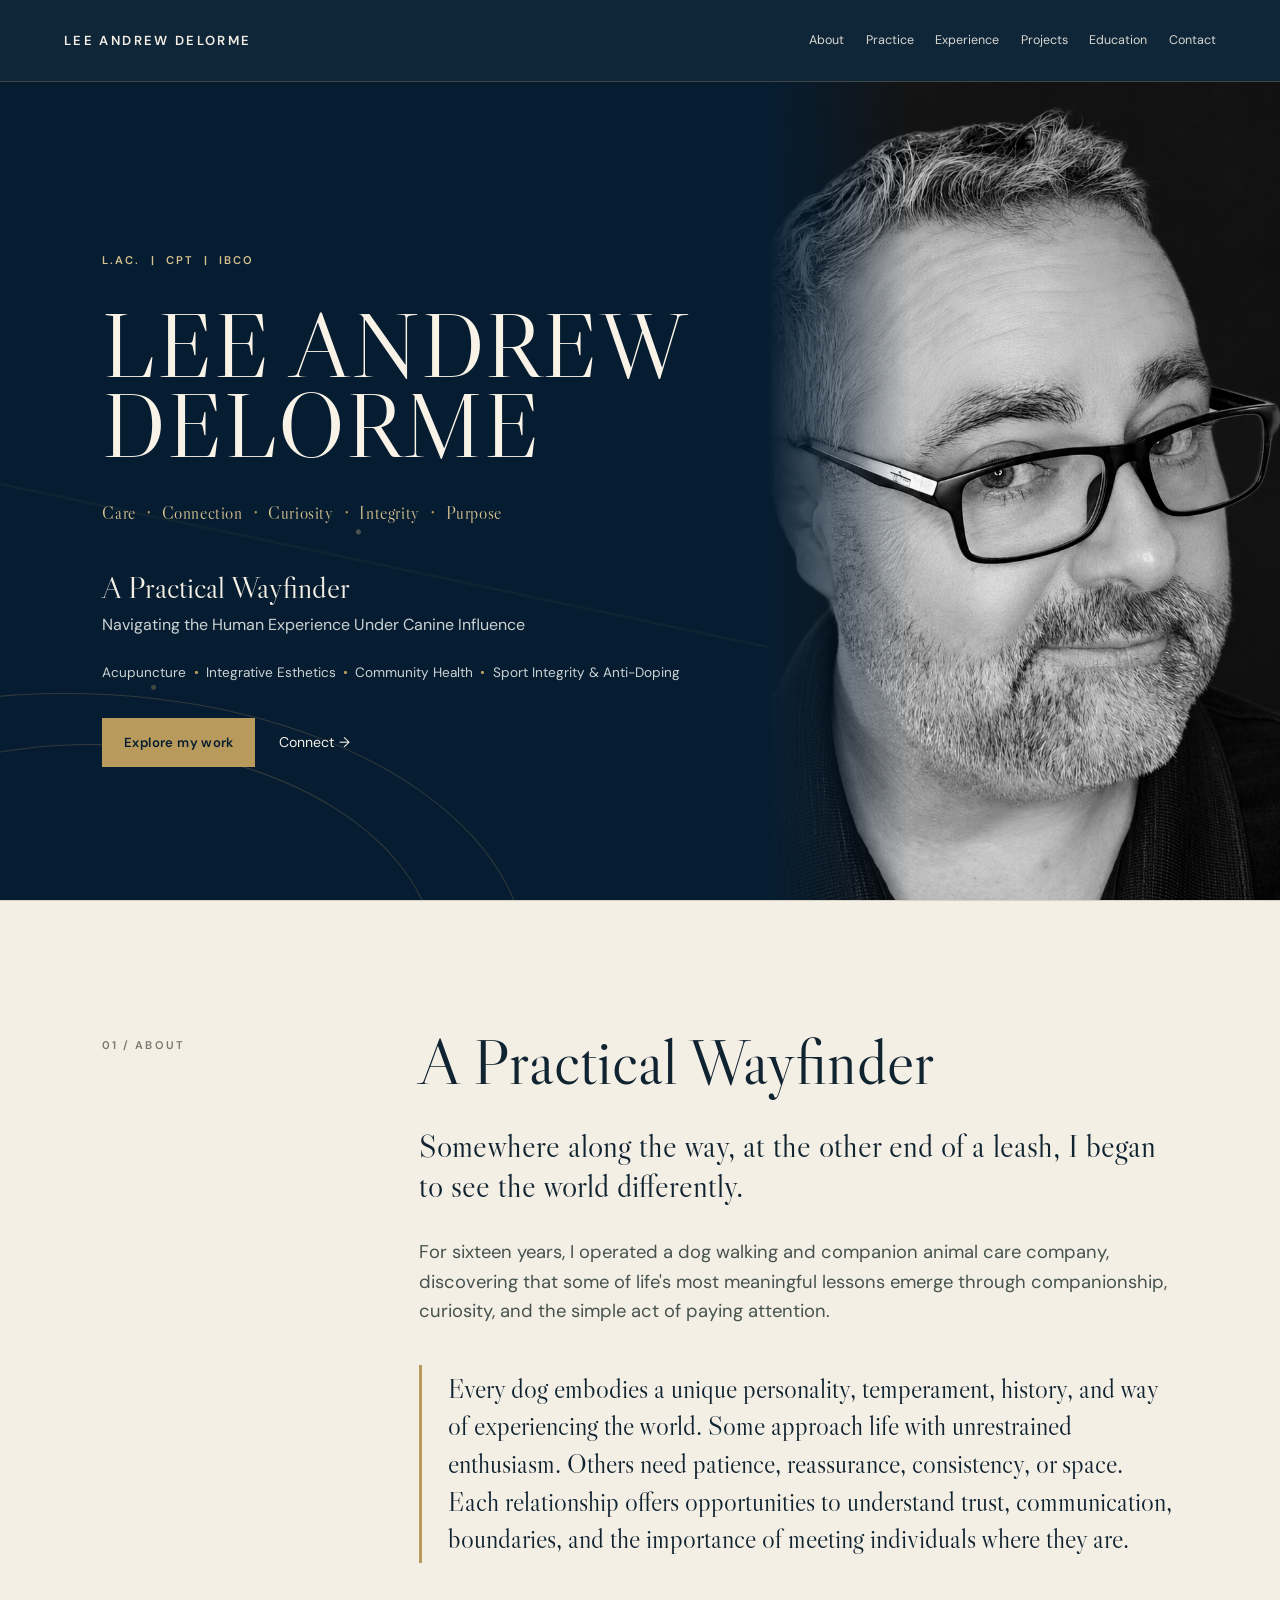
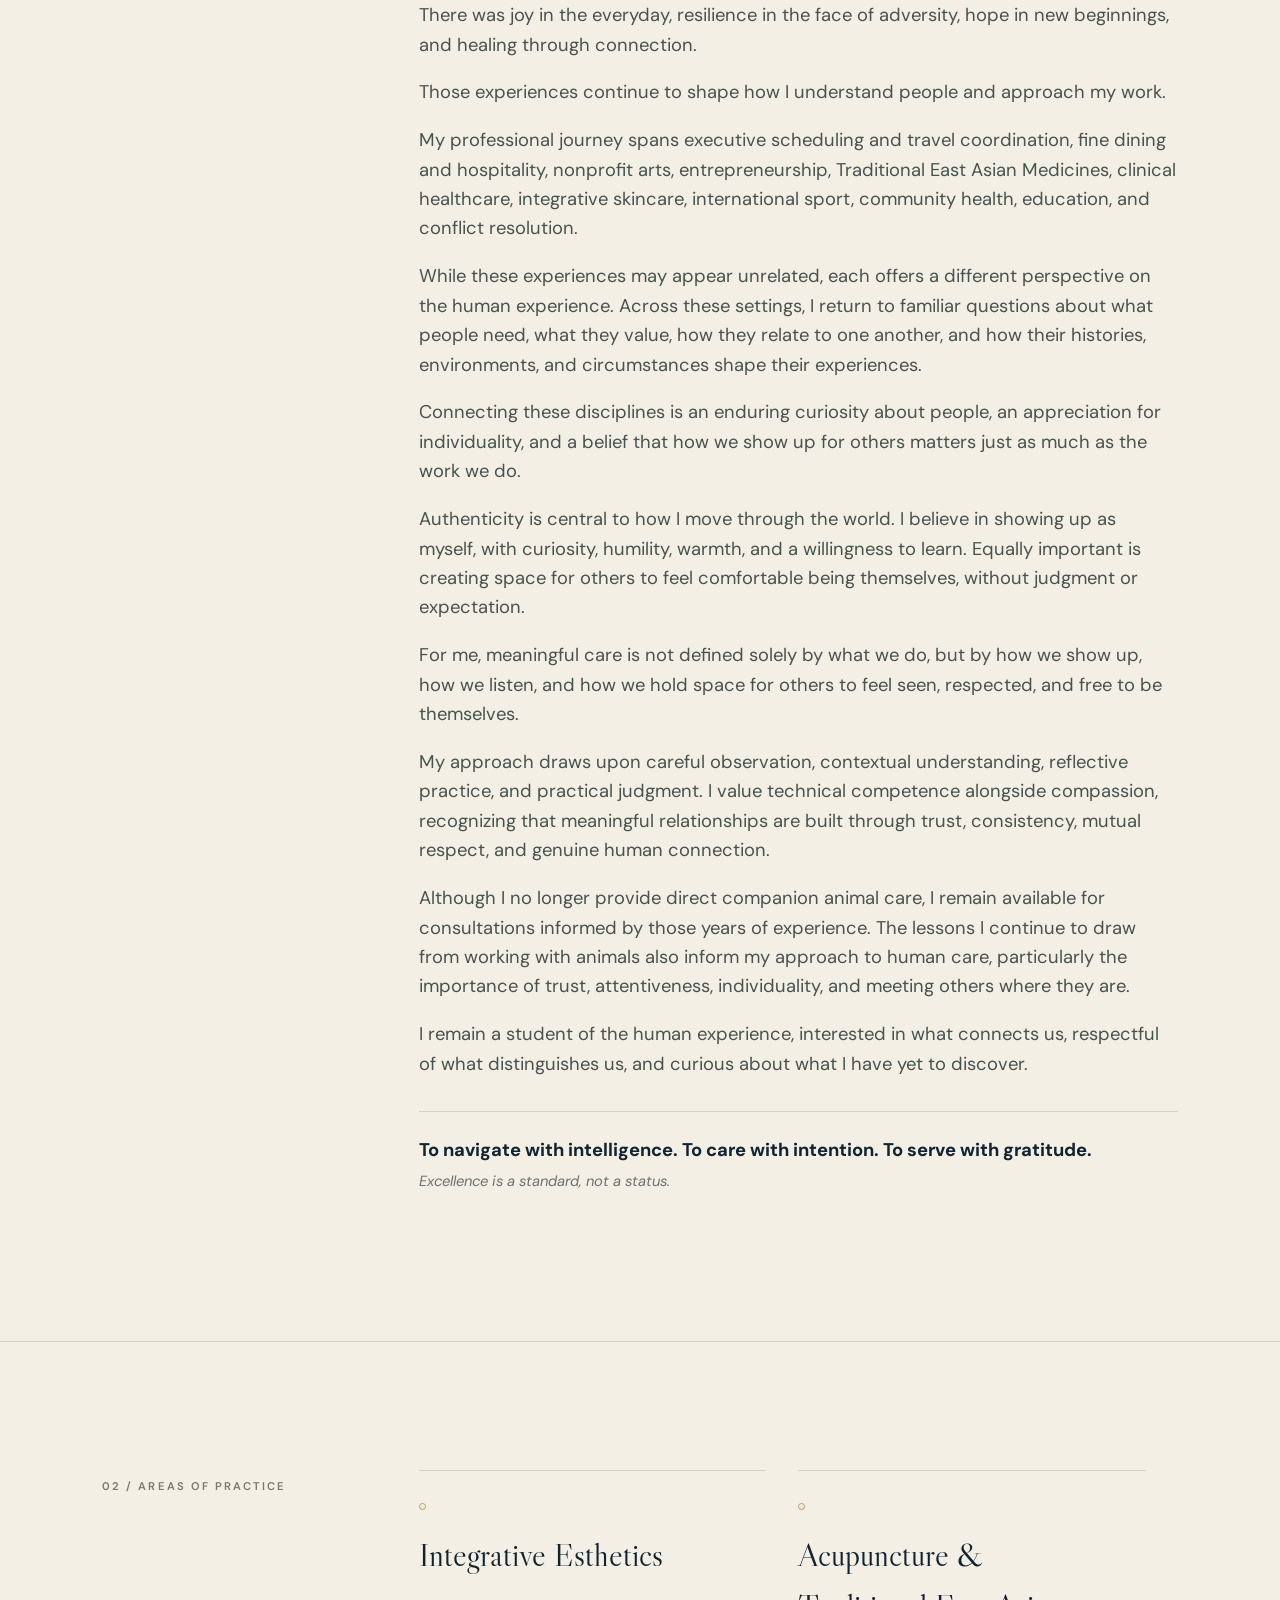
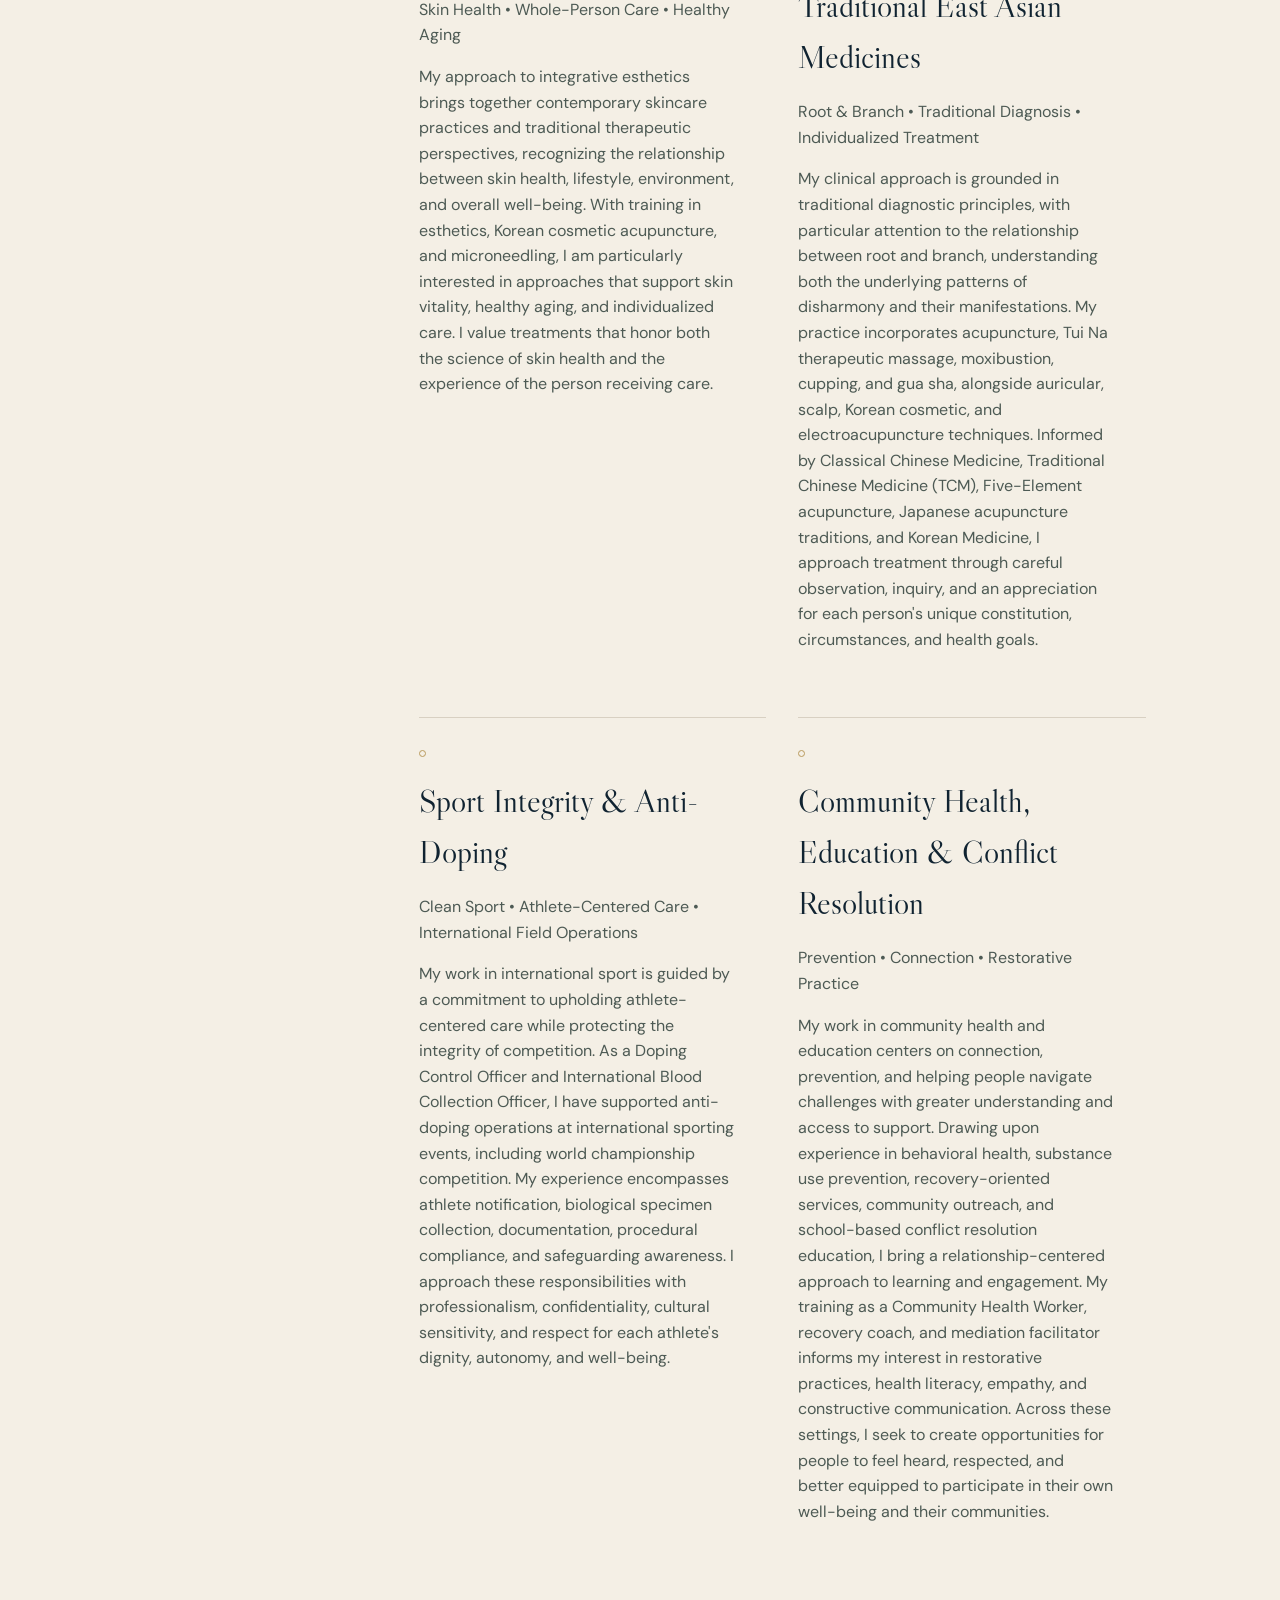
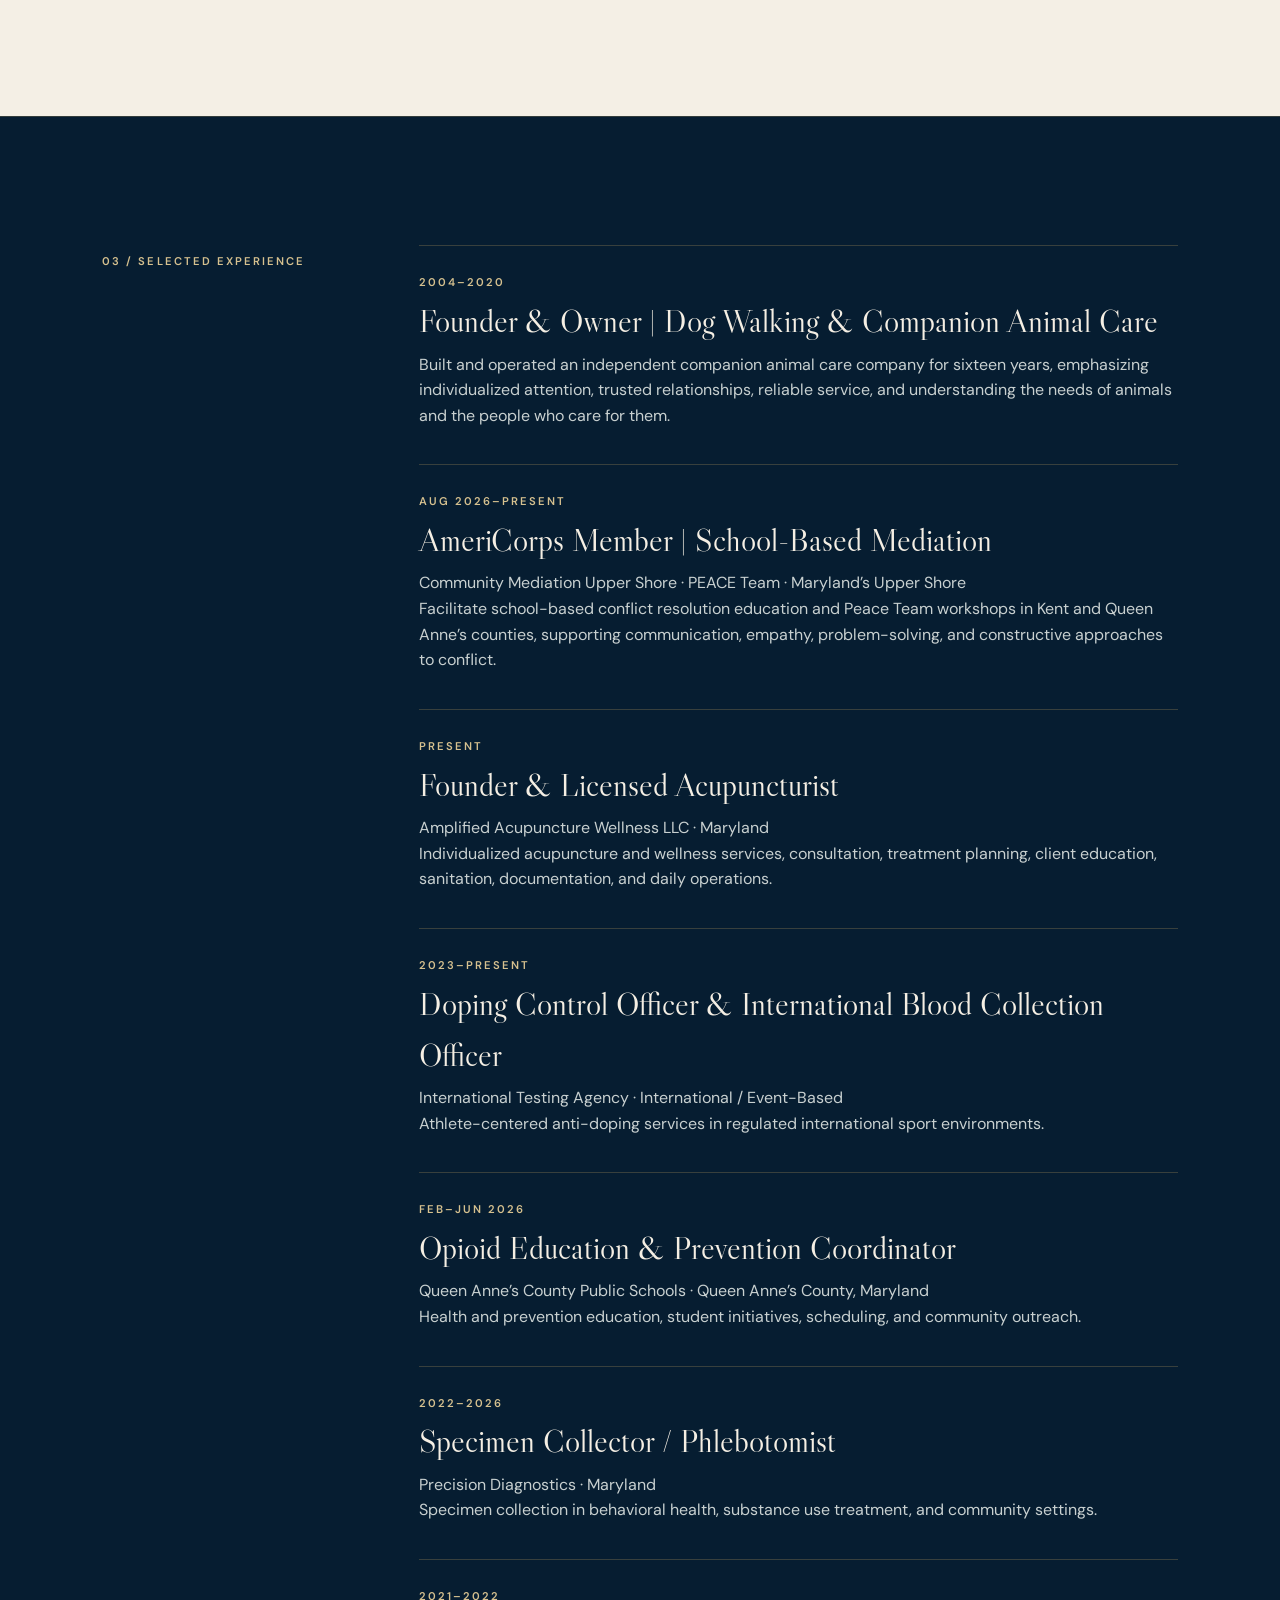
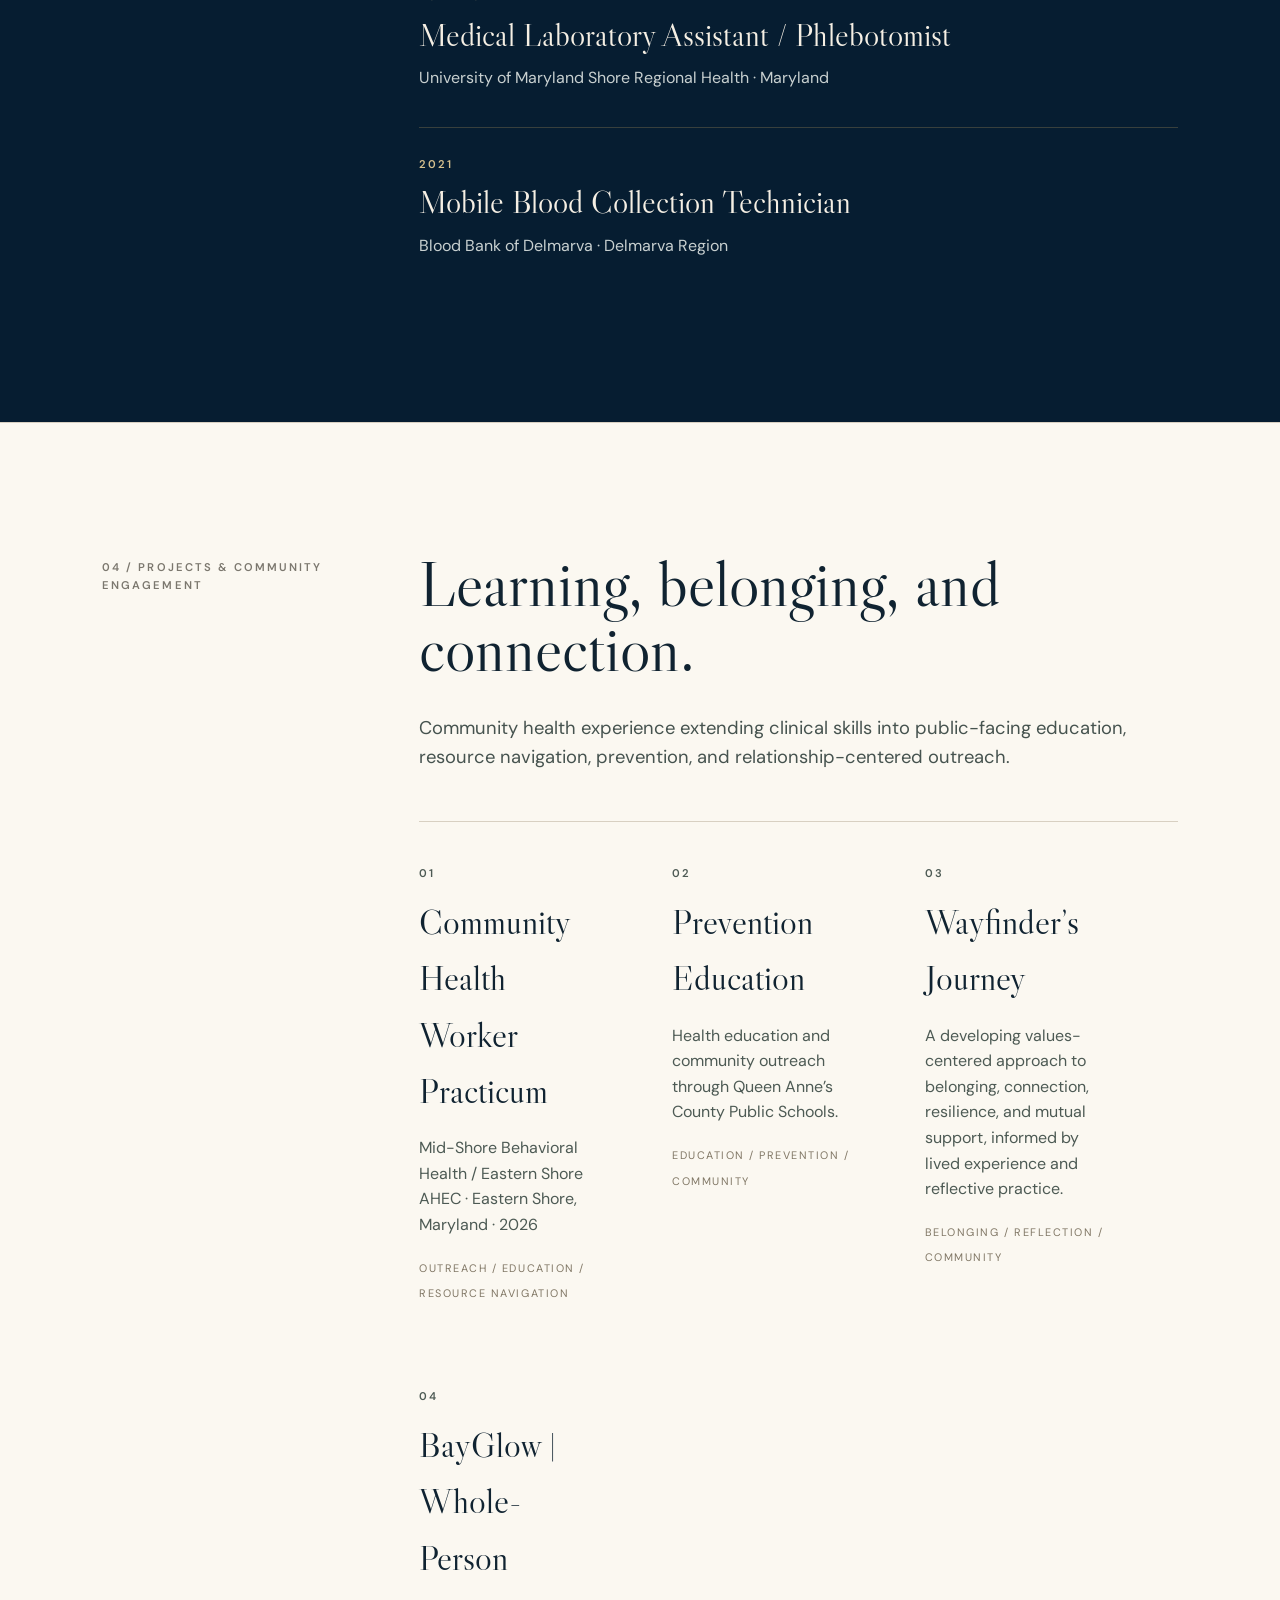
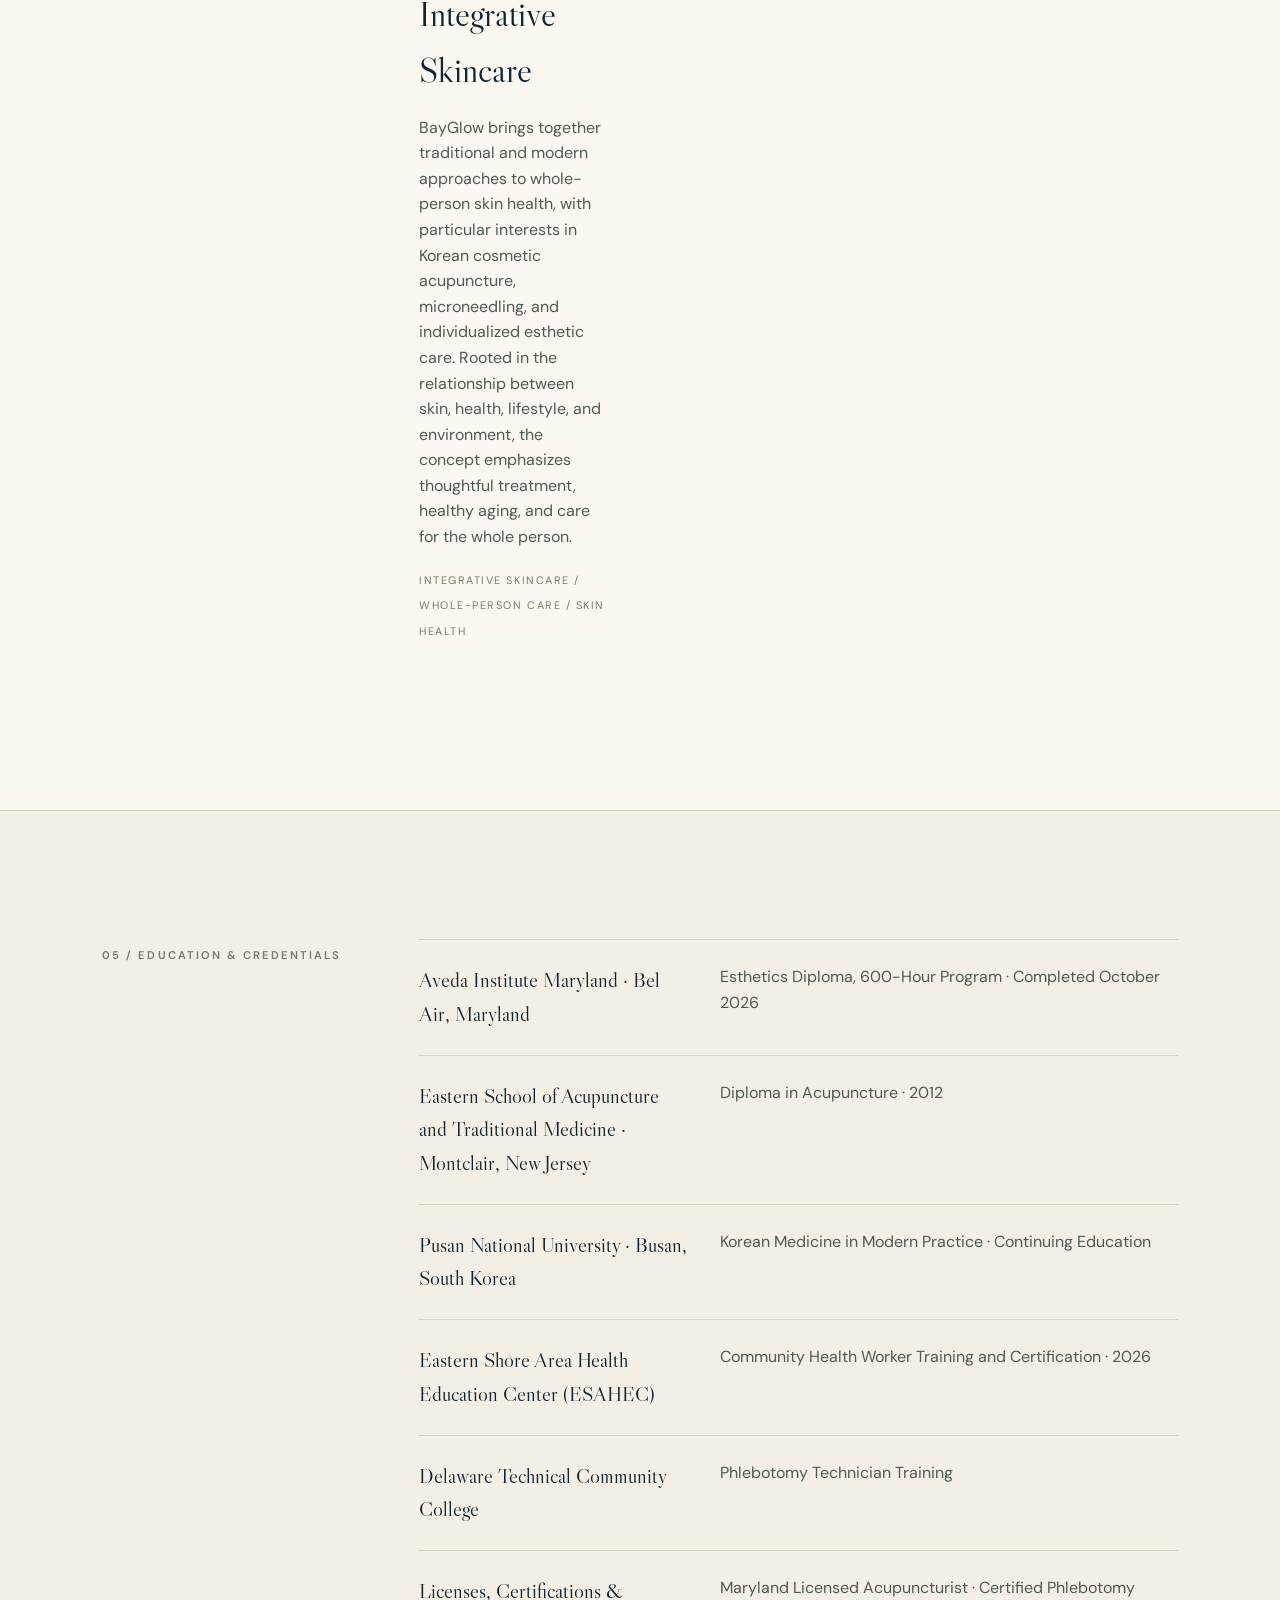
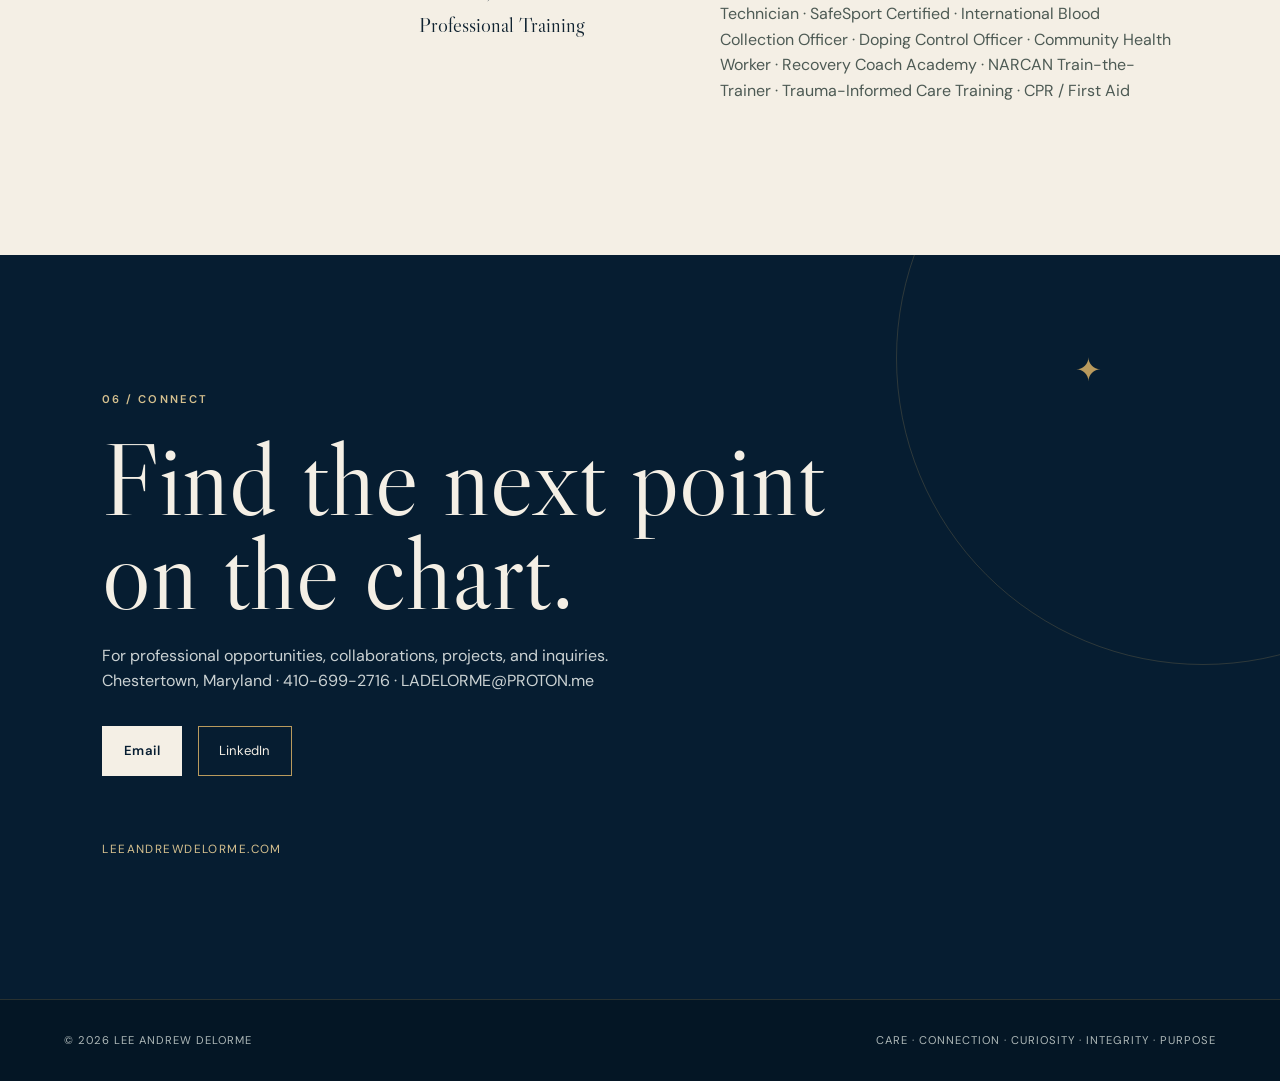
==== index.html @ 5369fec0 "Refresh four Areas of Practice with whole-person and athlete-centered language" ====
<!doctype html>
<html lang="en">
<head>
  <meta charset="utf-8">
  <meta name="viewport" content="width=device-width,initial-scale=1">
  <meta name="description" content="Lee Andrew DeLorme | A Practical Wayfinder. Care, connection, authenticity, integrative health, education and sport integrity.">
  <title>Lee Andrew DeLorme | Care • Connection • Curiosity • Integrity • Purpose</title>
  <link rel="stylesheet" href="style.css">
</head>
<body>
<header class="site-header">
  <a class="brand" href="#top">LEE ANDREW DELORME</a>
  <nav aria-label="Primary navigation">
    <a href="#about">About</a><a href="#practice">Practice</a><a href="#experience">Experience</a>
    <a href="#projects">Projects</a><a href="#education">Education</a><a href="#contact">Contact</a>
  </nav>
</header>

<main id="top">
<section class="hero">
  <div class="chart-lines" aria-hidden="true"></div>
  <div class="hero-copy">
    <p class="eyebrow">L.Ac. &nbsp;|&nbsp; CPT &nbsp;|&nbsp; IBCO</p>
    <h1>LEE ANDREW<br>DELORME</h1>
    <p class="values">Care <span>•</span> Connection <span>•</span> Curiosity <span>•</span> Integrity <span>•</span> Purpose</p>
    <p class="dek"><strong>A Practical Wayfinder</strong><br>Navigating the Human Experience Under Canine Influence</p>
    <p class="occupations">Acupuncture <span>•</span> Integrative Esthetics <span>•</span> Community Health <span>•</span> Sport Integrity &amp; Anti-Doping</p>
    <div class="actions"><a class="button" href="#about">Explore my work</a><a class="text-link" href="#contact">Connect →</a></div>
  </div>
  <figure class="portrait"><img src="assets/lee-andrew-delorme-portrait.png" alt="Black-and-white portrait of Lee Andrew DeLorme"></figure>
</section>

<section id="about" class="section intro">
  <p class="section-label">01 / About</p>
  <div>
    <h2>A Practical Wayfinder</h2>
    <p class="lead">Somewhere along the way, at the other end of a leash, I began to see the world differently.</p>
    <p>For sixteen years, I operated a dog walking and companion animal care company, discovering that some of life's most meaningful lessons emerge through companionship, curiosity, and the simple act of paying attention.</p>
    <blockquote class="canine-insight"><p>Every dog embodies a unique personality, temperament, history, and way of experiencing the world. Some approach life with unrestrained enthusiasm. Others need patience, reassurance, consistency, or space. Each relationship offers opportunities to understand trust, communication, boundaries, and the importance of meeting individuals where they are.</p></blockquote>
    <p>There was joy in the everyday, resilience in the face of adversity, hope in new beginnings, and healing through connection.</p>
    <p>Those experiences continue to shape how I understand people and approach my work.</p>
    <p>My professional journey spans executive scheduling and travel coordination, fine dining and hospitality, nonprofit arts, entrepreneurship, Traditional East Asian Medicines, clinical healthcare, integrative skincare, international sport, community health, education, and conflict resolution.</p>
    
    <p>While these experiences may appear unrelated, each offers a different perspective on the human experience. Across these settings, I return to familiar questions about what people need, what they value, how they relate to one another, and how their histories, environments, and circumstances shape their experiences.</p>
    <p>Connecting these disciplines is an enduring curiosity about people, an appreciation for individuality, and a belief that how we show up for others matters just as much as the work we do.</p>
    <p>Authenticity is central to how I move through the world. I believe in showing up as myself, with curiosity, humility, warmth, and a willingness to learn. Equally important is creating space for others to feel comfortable being themselves, without judgment or expectation.</p>
    <p>For me, meaningful care is not defined solely by what we do, but by how we show up, how we listen, and how we hold space for others to feel seen, respected, and free to be themselves.</p>
    <p>My approach draws upon careful observation, contextual understanding, reflective practice, and practical judgment. I value technical competence alongside compassion, recognizing that meaningful relationships are built through trust, consistency, mutual respect, and genuine human connection.</p>
    <p>Although I no longer provide direct companion animal care, I remain available for consultations informed by those years of experience. The lessons I continue to draw from working with animals also inform my approach to human care, particularly the importance of trust, attentiveness, individuality, and meeting others where they are.</p>
    <p>I remain a student of the human experience, interested in what connects us, respectful of what distinguishes us, and curious about what I have yet to discover.</p>
    <p class="ethos"><strong>To navigate with intelligence. To care with intention. To serve with gratitude.</strong><br><em>Excellence is a standard, not a status.</em></p>
  </div>
</section>

<section id="practice" class="section">
  <p class="section-label">02 / Areas of Practice</p>
  <div class="cards">
    <article><span class="node"></span><h3>Integrative Esthetics</h3><p class="practice-keywords">Skin Health • Whole-Person Care • Healthy Aging</p><p>My approach to integrative esthetics brings together contemporary skincare practices and traditional therapeutic perspectives, recognizing the relationship between skin health, lifestyle, environment, and overall well-being. With training in esthetics, Korean cosmetic acupuncture, and microneedling, I am particularly interested in approaches that support skin vitality, healthy aging, and individualized care. I value treatments that honor both the science of skin health and the experience of the person receiving care.</p></article>
    <article><span class="node"></span><h3>Acupuncture &amp; Traditional East Asian Medicines</h3><p class="practice-keywords">Root &amp; Branch • Traditional Diagnosis • Individualized Treatment</p><p>My clinical approach is grounded in traditional diagnostic principles, with particular attention to the relationship between root and branch, understanding both the underlying patterns of disharmony and their manifestations. My practice incorporates acupuncture, Tui Na therapeutic massage, moxibustion, cupping, and gua sha, alongside auricular, scalp, Korean cosmetic, and electroacupuncture techniques. Informed by Classical Chinese Medicine, Traditional Chinese Medicine (TCM), Five-Element acupuncture, Japanese acupuncture traditions, and Korean Medicine, I approach treatment through careful observation, inquiry, and an appreciation for each person's unique constitution, circumstances, and health goals.</p></article>
    <article><span class="node"></span><h3>Sport Integrity &amp; Anti-Doping</h3><p class="practice-keywords">Clean Sport • Athlete-Centered Care • International Field Operations</p><p>My work in international sport is guided by a commitment to upholding athlete-centered care while protecting the integrity of competition. As a Doping Control Officer and International Blood Collection Officer, I have supported anti-doping operations at international sporting events, including world championship competition. My experience encompasses athlete notification, biological specimen collection, documentation, procedural compliance, and safeguarding awareness. I approach these responsibilities with professionalism, confidentiality, cultural sensitivity, and respect for each athlete's dignity, autonomy, and well-being.</p></article>
    <article><span class="node"></span><h3>Community Health, Education &amp; Conflict Resolution</h3><p class="practice-keywords">Prevention • Connection • Restorative Practice</p><p>My work in community health and education centers on connection, prevention, and helping people navigate challenges with greater understanding and access to support. Drawing upon experience in behavioral health, substance use prevention, recovery-oriented services, community outreach, and school-based conflict resolution education, I bring a relationship-centered approach to learning and engagement. My training as a Community Health Worker, recovery coach, and mediation facilitator informs my interest in restorative practices, health literacy, empathy, and constructive communication. Across these settings, I seek to create opportunities for people to feel heard, respected, and better equipped to participate in their own well-being and their communities.</p></article>
  </div>
</section>

<section id="experience" class="section dark-section">
  <p class="section-label">03 / Selected Experience</p>
  <div class="timeline">
    <article><p class="meta">2004–2020</p><h3>Founder &amp; Owner | Dog Walking &amp; Companion Animal Care</h3><p>Built and operated an independent companion animal care company for sixteen years, emphasizing individualized attention, trusted relationships, reliable service, and understanding the needs of animals and the people who care for them.</p></article>
    <article><p class="meta">Aug 2026–Present</p><h3>AmeriCorps Member | School-Based Mediation</h3><p>Community Mediation Upper Shore · PEACE Team · Maryland’s Upper Shore<br>Facilitate school-based conflict resolution education and Peace Team workshops in Kent and Queen Anne’s counties, supporting communication, empathy, problem-solving, and constructive approaches to conflict.</p></article>
    <article><p class="meta">Present</p><h3>Founder &amp; Licensed Acupuncturist</h3><p>Amplified Acupuncture Wellness LLC · Maryland<br>Individualized acupuncture and wellness services, consultation, treatment planning, client education, sanitation, documentation, and daily operations.</p></article>
    <article><p class="meta">2023–Present</p><h3>Doping Control Officer &amp; International Blood Collection Officer</h3><p>International Testing Agency · International / Event-Based<br>Athlete-centered anti-doping services in regulated international sport environments.</p></article>
    <article><p class="meta">Feb–Jun 2026</p><h3>Opioid Education &amp; Prevention Coordinator</h3><p>Queen Anne’s County Public Schools · Queen Anne’s County, Maryland<br>Health and prevention education, student initiatives, scheduling, and community outreach.</p></article>
    <article><p class="meta">2022–2026</p><h3>Specimen Collector / Phlebotomist</h3><p>Precision Diagnostics · Maryland<br>Specimen collection in behavioral health, substance use treatment, and community settings.</p></article>
    <article><p class="meta">2021–2022</p><h3>Medical Laboratory Assistant / Phlebotomist</h3><p>University of Maryland Shore Regional Health · Maryland</p></article>
    <article><p class="meta">2021</p><h3>Mobile Blood Collection Technician</h3><p>Blood Bank of Delmarva · Delmarva Region</p></article>
  </div>
</section>

<section id="projects" class="section projects">
  <p class="section-label">04 / Projects &amp; Community Engagement</p>
  <div>
    <div class="projects-intro"><h2>Learning, belonging, and connection.</h2><p>Community health experience extending clinical skills into public-facing education, resource navigation, prevention, and relationship-centered outreach.</p></div>
    <div class="project-grid">
      <article><p class="project-no">01</p><h3>Community Health Worker Practicum</h3><p>Mid-Shore Behavioral Health / Eastern Shore AHEC · Eastern Shore, Maryland · 2026</p><span>Outreach / Education / Resource Navigation</span></article>
      <article><p class="project-no">02</p><h3>Prevention Education</h3><p>Health education and community outreach through Queen Anne’s County Public Schools.</p><span>Education / Prevention / Community</span></article>
      <article><p class="project-no">03</p><h3>Wayfinder’s Journey</h3><p>A developing values-centered approach to belonging, connection, resilience, and mutual support, informed by lived experience and reflective practice.</p><span>Belonging / Reflection / Community</span></article>
      <article><p class="project-no">04</p><h3>BayGlow | Whole-Person Integrative Skincare</h3><p>BayGlow brings together traditional and modern approaches to whole-person skin health, with particular interests in Korean cosmetic acupuncture, microneedling, and individualized esthetic care. Rooted in the relationship between skin, health, lifestyle, and environment, the concept emphasizes thoughtful treatment, healthy aging, and care for the whole person.</p><span>Integrative Skincare / Whole-Person Care / Skin Health</span></article>
    </div>
  </div>
</section>

<section id="education" class="section">
  <p class="section-label">05 / Education &amp; Credentials</p>
  <div class="education-list">
    <div><strong>Aveda Institute Maryland · Bel Air, Maryland</strong><span>Esthetics Diploma, 600-Hour Program · Completed October 2026</span></div>
    <div><strong>Eastern School of Acupuncture and Traditional Medicine · Montclair, New Jersey</strong><span>Diploma in Acupuncture · 2012</span></div>
    <div><strong>Pusan National University · Busan, South Korea</strong><span>Korean Medicine in Modern Practice · Continuing Education</span></div>
    <div><strong>Eastern Shore Area Health Education Center (ESAHEC)</strong><span>Community Health Worker Training and Certification · 2026</span></div>
    <div><strong>Delaware Technical Community College</strong><span>Phlebotomy Technician Training</span></div>
    <div><strong>Licenses, Certifications &amp; Professional Training</strong><span>Maryland Licensed Acupuncturist · Certified Phlebotomy Technician · SafeSport Certified · International Blood Collection Officer · Doping Control Officer · Community Health Worker · Recovery Coach Academy · NARCAN Train-the-Trainer · Trauma-Informed Care Training · CPR / First Aid</span></div>
  </div>
</section>

<section id="contact" class="contact">
  <div class="contact-chart" aria-hidden="true"></div>
  <p class="section-label">06 / Connect</p>
  <h2>Find the next point<br>on the chart.</h2>
  <p>For professional opportunities, collaborations, projects, and inquiries.<br>Chestertown, Maryland · 410-699-2716 · LADELORME@PROTON.me</p>
  <div class="contact-actions">
    <a class="button light" href="mailto:LADELORME@PROTON.me?subject=Professional%20Inquiry%20for%20Lee%20Andrew%20DeLorme">Email</a>
    <a class="outline-button" href="https://www.linkedin.com/in/leeandrewdelorme100/" target="_blank" rel="noopener">LinkedIn</a>
  </div>
  <p class="contact-small">leeandrewdelorme.com</p>
</section>
</main>

<footer><span>© 2026 Lee Andrew DeLorme</span><span>Care · Connection · Curiosity · Integrity · Purpose</span></footer>
</body>
</html>
---- style.css ----
@import url('https://fonts.googleapis.com/css2?family=DM+Sans:wght@400;500;600&family=Libre+Caslon+Display&display=swap');
:root{--navy:#061d31;--navy2:#0a2940;--ivory:#f4efe5;--paper:#fbf8f1;--gold:#b99a5d;--gold2:#d6c18f;--ink:#102331;--muted:#69736f;--line:#d8d0c2}
*{box-sizing:border-box}html{scroll-behavior:smooth}body{margin:0;background:var(--ivory);color:var(--ink);font-family:"DM Sans",Arial,sans-serif;line-height:1.6}
.site-header{height:82px;display:flex;align-items:center;justify-content:space-between;padding:0 5vw;border-bottom:1px solid rgba(185,154,93,.28);position:sticky;top:0;background:rgba(6,29,49,.96);backdrop-filter:blur(12px);z-index:20}
.brand{font-size:.82rem;letter-spacing:.18em;font-weight:600;color:var(--ivory);text-decoration:none}.site-header nav{display:flex;gap:1.35rem}.site-header nav a{color:#d9d8d1;text-decoration:none;font-size:.78rem}.site-header nav a:hover{color:var(--gold2)}
.hero{min-height:calc(100vh - 82px);display:grid;grid-template-columns:1.2fr .8fr;background:var(--navy);color:var(--ivory);position:relative;overflow:hidden}
.hero:before,.hero:after{content:"";position:absolute;border:1px solid rgba(185,154,93,.23);border-radius:50%;pointer-events:none}.hero:before{width:72vw;height:42vw;left:-31vw;bottom:-26vw}.hero:after{width:54vw;height:34vw;left:-20vw;bottom:-22vw}
.chart-lines{position:absolute;inset:0;opacity:.33;background:radial-gradient(circle at 12% 74%,var(--gold) 0 2px,transparent 3px),radial-gradient(circle at 28% 55%,var(--gold2) 0 2px,transparent 3px),linear-gradient(12deg,transparent 0 38%,rgba(185,154,93,.16) 38.1% 38.25%,transparent 38.35%);pointer-events:none}
.hero-copy{padding:9vw 5vw 7vw 8vw;display:flex;flex-direction:column;justify-content:center;position:relative;z-index:2}.eyebrow,.section-label,.meta,.project-no{font-size:.7rem;letter-spacing:.18em;text-transform:uppercase;font-weight:600}.eyebrow{color:var(--gold2)}
.hero h1,.section h2,.contact h2{font-family:"Libre Caslon Display",Georgia,serif;font-weight:400}.hero h1{font-size:clamp(3.8rem,7.1vw,7.8rem);line-height:.88;margin:.28em 0 .3em;letter-spacing:.015em;color:#f8f2e7}
.values{font-family:"Libre Caslon Display",Georgia,serif;color:var(--gold2);font-size:clamp(1rem,1.35vw,1.28rem);letter-spacing:.035em;margin:.4rem 0 1.2rem}.values span{padding:0 .34rem;color:var(--gold)}
.dek{max-width:730px;font-size:clamp(.95rem,1.25vw,1.13rem);color:#cbd2d3}.dek span{padding:0 .25rem;color:var(--gold)}
.portrait{margin:0;min-height:650px;overflow:hidden;position:relative;z-index:2}.portrait:after{content:"";position:absolute;inset:0;background:linear-gradient(90deg,var(--navy),transparent 28%)}.portrait img{width:100%;height:100%;object-fit:cover;object-position:center;filter:grayscale(1) contrast(1.03)}
.actions{display:flex;gap:1.5rem;align-items:center;margin-top:2rem}.button{background:var(--gold);color:var(--navy);padding:.88rem 1.35rem;text-decoration:none;font-size:.82rem;font-weight:600;letter-spacing:.03em}.text-link{color:var(--ivory);text-decoration:none;font-size:.88rem}
.section{padding:8rem 8vw;border-top:1px solid var(--line);display:grid;grid-template-columns:1fr 3fr;gap:5vw;background:var(--ivory)}.section-label{color:#7b776e;margin-top:.5rem}.intro h2,.projects-intro h2{font-size:clamp(2.8rem,5vw,5.4rem);line-height:1.02;max-width:980px;margin:0 0 2rem}.intro div>p,.projects-intro p{font-size:1.15rem;max-width:790px;color:#46534f}
.cards{display:grid;grid-template-columns:1fr 1fr}.cards article{padding:2rem 2rem 3rem 0;border-top:1px solid var(--line);margin-right:2rem;position:relative}.node{display:block;width:7px;height:7px;border:1px solid var(--gold);border-radius:50%;margin-bottom:1.2rem}.cards h3,.timeline h3,.project-grid h3{font-family:"Libre Caslon Display",Georgia,serif;font-size:2rem;font-weight:400;margin:.4rem 0}.cards p,.timeline p,.education-list span,.project-grid p{color:#4d5a54}
.dark-section{background:var(--navy);color:var(--ivory);border-color:rgba(185,154,93,.25)}.dark-section .section-label,.dark-section .meta{color:var(--gold2)!important}.dark-section .timeline article{border-color:rgba(185,154,93,.28)}.dark-section .timeline p{color:#c8d0d0}.dark-section .timeline h3{color:#f5efe4}
.timeline article{padding:1.5rem 0 2rem;border-top:1px solid var(--line)}.timeline h3{margin:.25rem 0}.timeline p{margin:.25rem 0}.meta{color:var(--muted)!important}
.projects{background:var(--paper)}.projects-intro{margin-bottom:3rem}.project-grid{display:grid;grid-template-columns:repeat(3,1fr);border-top:1px solid var(--line)}.project-grid article{padding:2rem 2rem 2.5rem 0;margin-right:2rem}.project-no{color:var(--gold)}.project-grid h3{font-size:2.2rem}.project-grid span{font-size:.68rem;text-transform:uppercase;letter-spacing:.14em;color:#807765}
.education-list>div{display:grid;grid-template-columns:1fr 1.7fr;gap:2rem;padding:1.5rem 0;border-top:1px solid var(--line)}.education-list strong{font-family:"Libre Caslon Display",Georgia,serif;font-size:1.3rem;font-weight:400}
.contact{background:var(--navy);color:var(--ivory);padding:8rem 8vw;position:relative;overflow:hidden}.contact-chart{position:absolute;width:48vw;height:48vw;border:1px solid rgba(185,154,93,.22);border-radius:50%;right:-18vw;top:-16vw}.contact-chart:after{content:"✦";position:absolute;left:29%;top:48%;color:var(--gold);font-size:2rem}.contact .section-label{color:var(--gold2)}.contact h2{font-size:clamp(3.8rem,8vw,8.2rem);line-height:.92;margin:.22em 0;position:relative}.contact>p:not(.section-label):not(.contact-small){color:#cbd2d3}.contact-actions{display:flex;gap:1rem;margin-top:2rem}.button.light{background:var(--ivory);color:var(--navy)}.outline-button{border:1px solid var(--gold);color:var(--ivory);padding:.84rem 1.3rem;text-decoration:none;font-size:.82rem}.contact-small{margin-top:4rem;color:var(--gold2);font-size:.74rem;letter-spacing:.12em;text-transform:uppercase}
footer{background:#041625;color:#aeb8b8;padding:2rem 5vw;display:flex;justify-content:space-between;font-size:.7rem;letter-spacing:.09em;text-transform:uppercase;border-top:1px solid rgba(185,154,93,.2)}
@media(max-width:900px){.site-header nav{display:none}.hero{grid-template-columns:1fr}.hero-copy{padding:16vw 7vw 10vw}.hero h1{font-size:clamp(3.1rem,15vw,5.5rem)}.portrait{min-height:72vw}.section{grid-template-columns:1fr;padding:5rem 7vw}.cards{grid-template-columns:1fr}.cards article{margin-right:0}.project-grid{grid-template-columns:1fr}.project-grid article{border-bottom:1px solid var(--line);margin-right:0}.education-list>div{grid-template-columns:1fr;gap:.35rem}.contact{padding:6rem 7vw}footer{gap:1rem;flex-direction:column}}

/* Practical Wayfinder editorial refinements */
.intro .lead{font-family:"Libre Caslon Display",Georgia,serif;font-size:clamp(1.55rem,2.5vw,2.4rem);line-height:1.25;color:var(--ink);margin:0 0 2rem}
.intro .ethos{padding-top:1.5rem;margin-top:2rem;border-top:1px solid var(--line);color:var(--ink)}
.intro .ethos em{font-size:.92rem;color:var(--muted)}
.hero .dek strong{font-family:"Libre Caslon Display",Georgia,serif;font-weight:400;font-size:clamp(1.4rem,2.4vw,2.3rem);color:var(--ivory)}
@media(max-width:900px){.site-header{height:auto;min-height:82px;flex-wrap:wrap;gap:.6rem;padding:1rem 7vw}.site-header nav{display:flex;flex-wrap:wrap;gap:.45rem 1rem}.site-header nav a{font-size:.74rem}.hero{min-height:auto}.hero-copy{padding-top:12vw}.intro .lead{font-size:1.65rem}}

/* Editorial insight: present-tense observations */
.canine-insight{margin:2.4rem 0;padding:.3rem 0 .3rem 1.6rem;border-left:3px solid var(--gold);max-width:790px}
.intro .canine-insight p{font-family:"Libre Caslon Display",Georgia,serif;font-size:clamp(1.45rem,2.1vw,2rem);line-height:1.4;color:var(--ink);margin:0}

/* Restored professional occupation listing */
.hero .occupations{max-width:760px;color:#cbd2d3;font-size:clamp(.85rem,1.05vw,1rem);line-height:1.8;margin:.5rem 0 0}
.hero .occupations span{color:var(--gold);padding:0 .2rem}
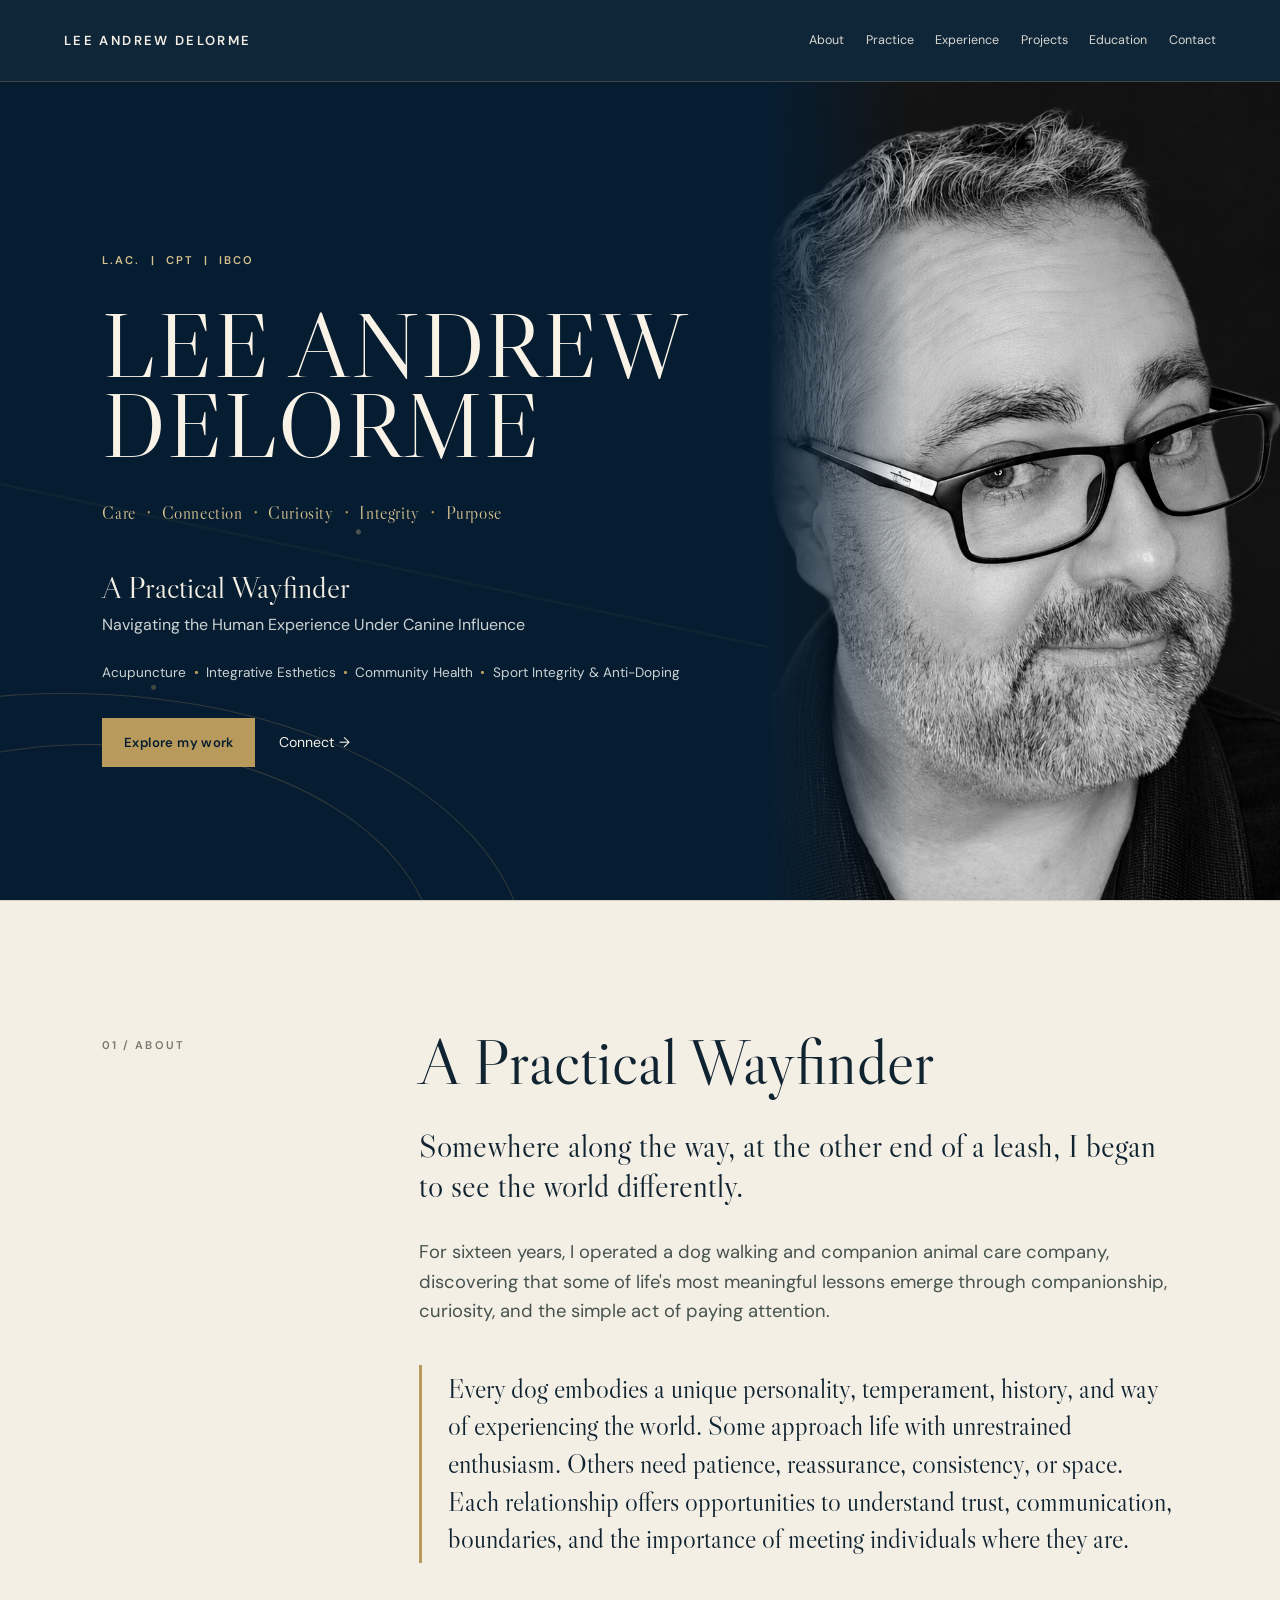
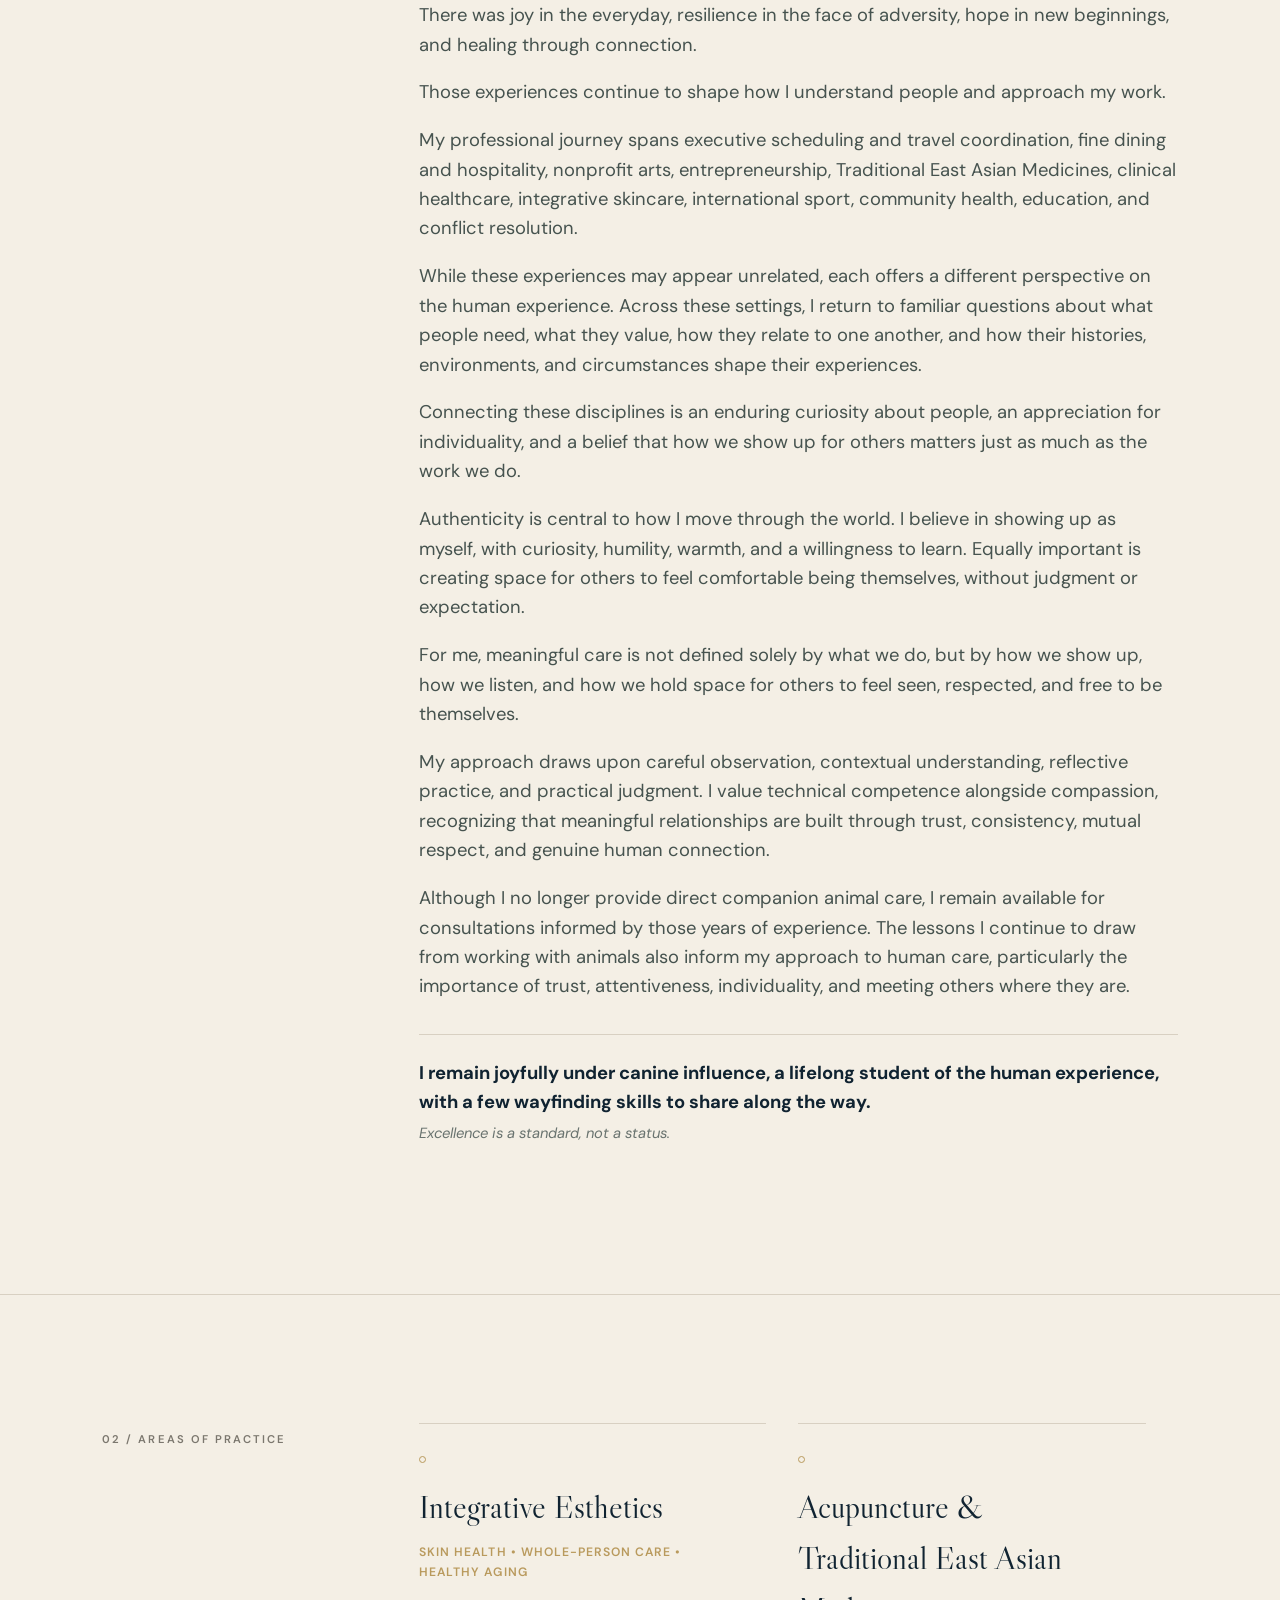
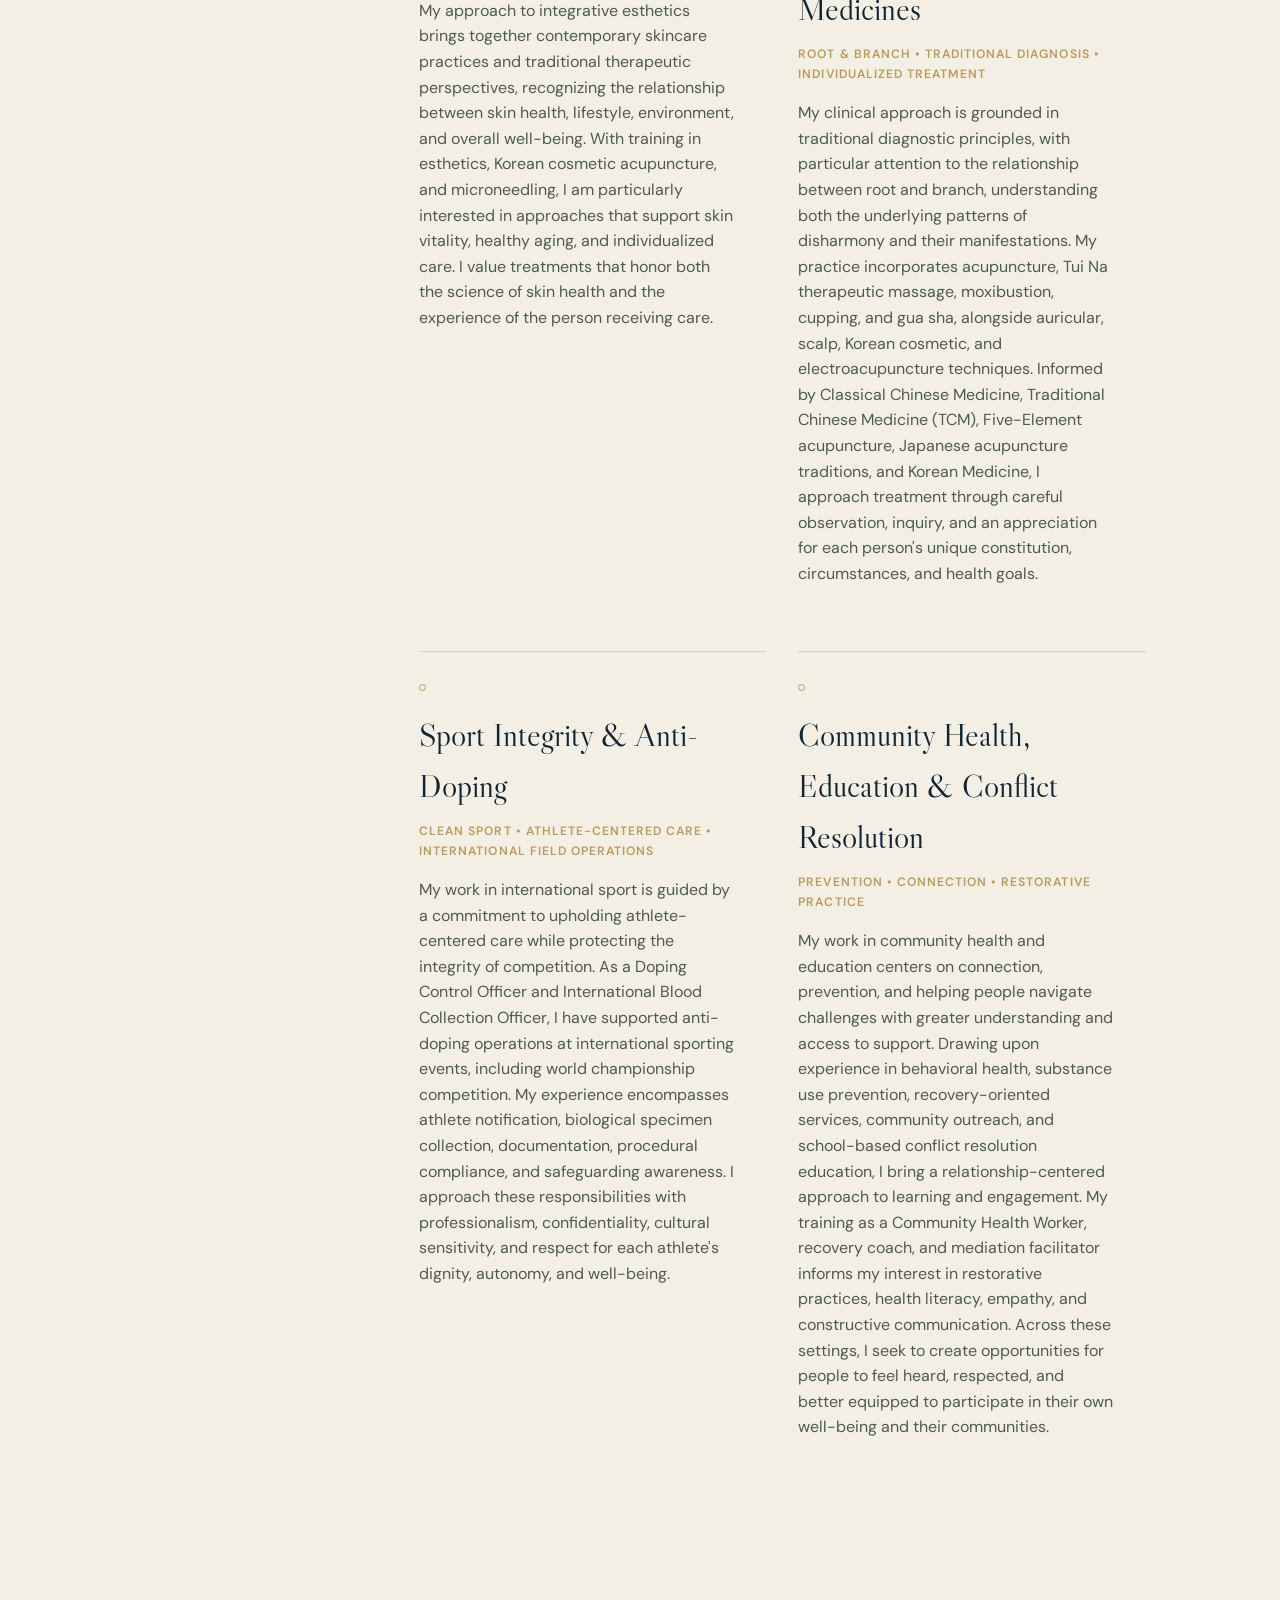
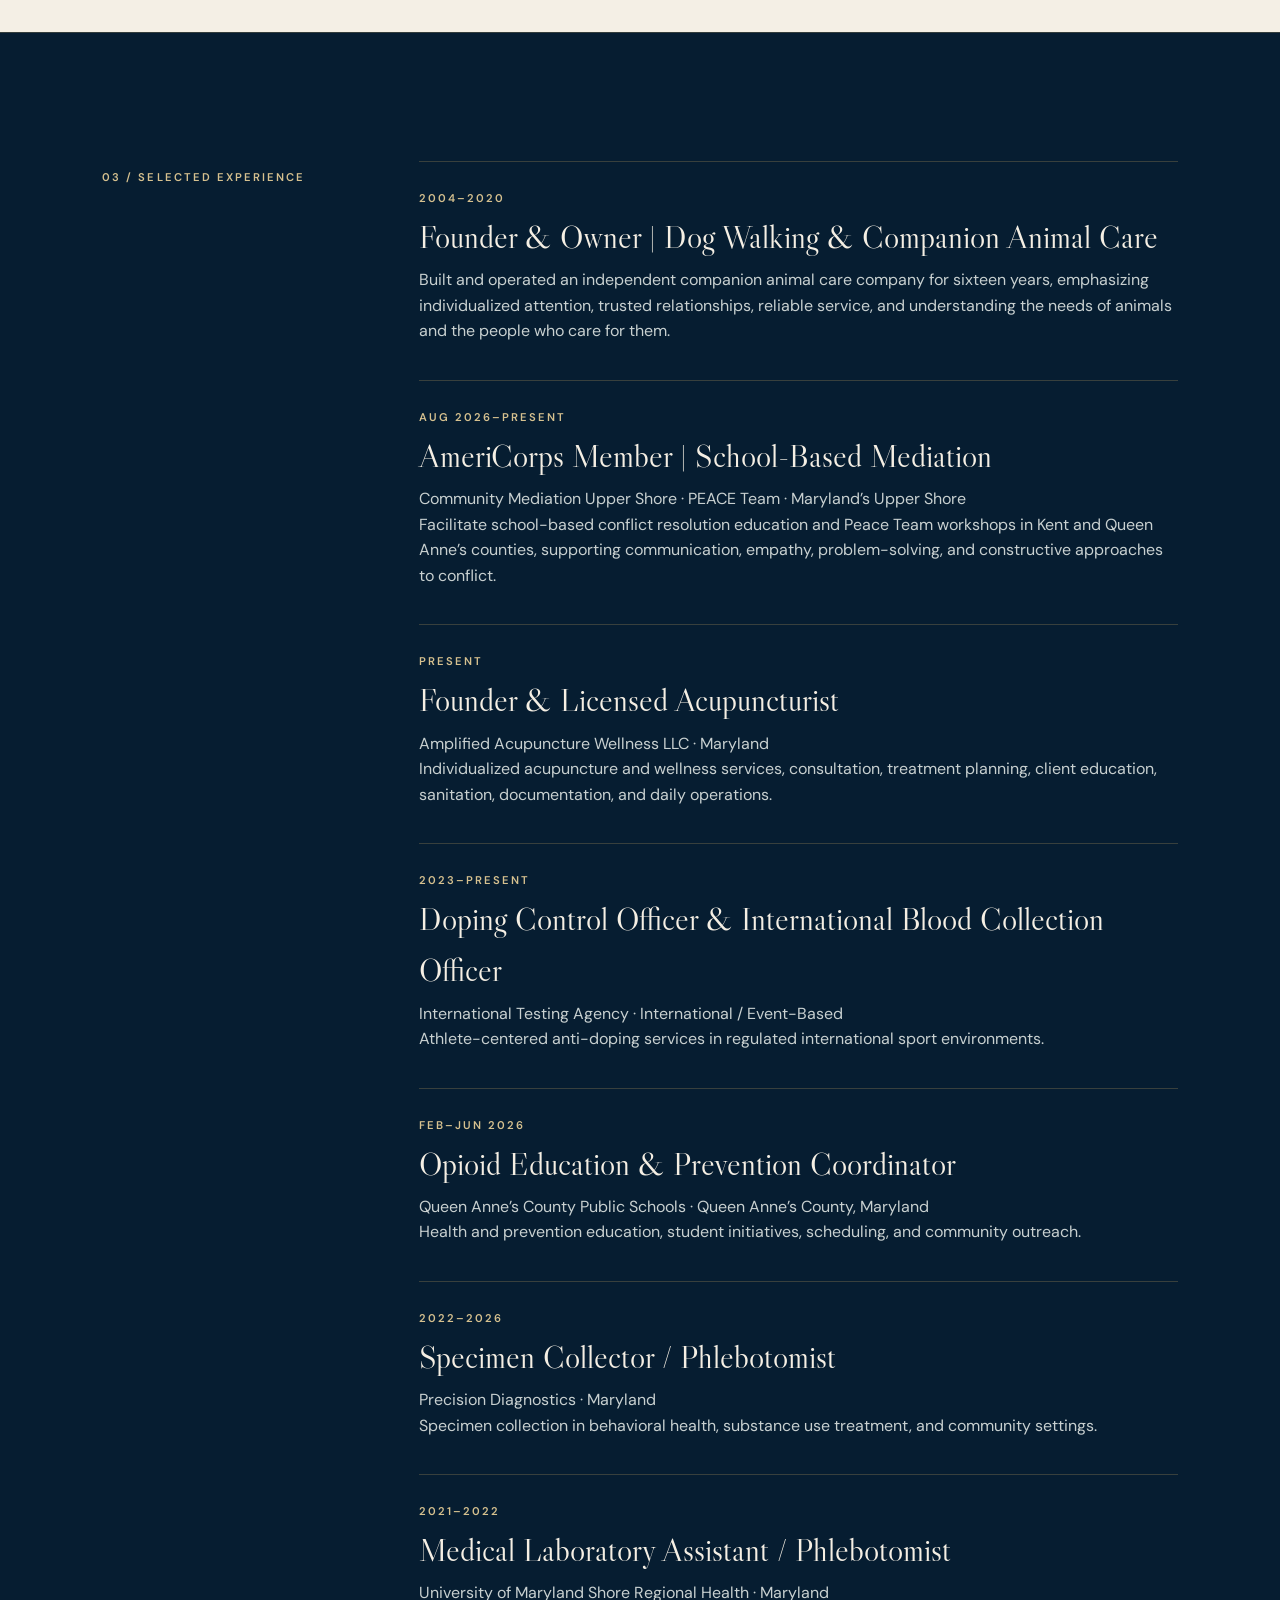
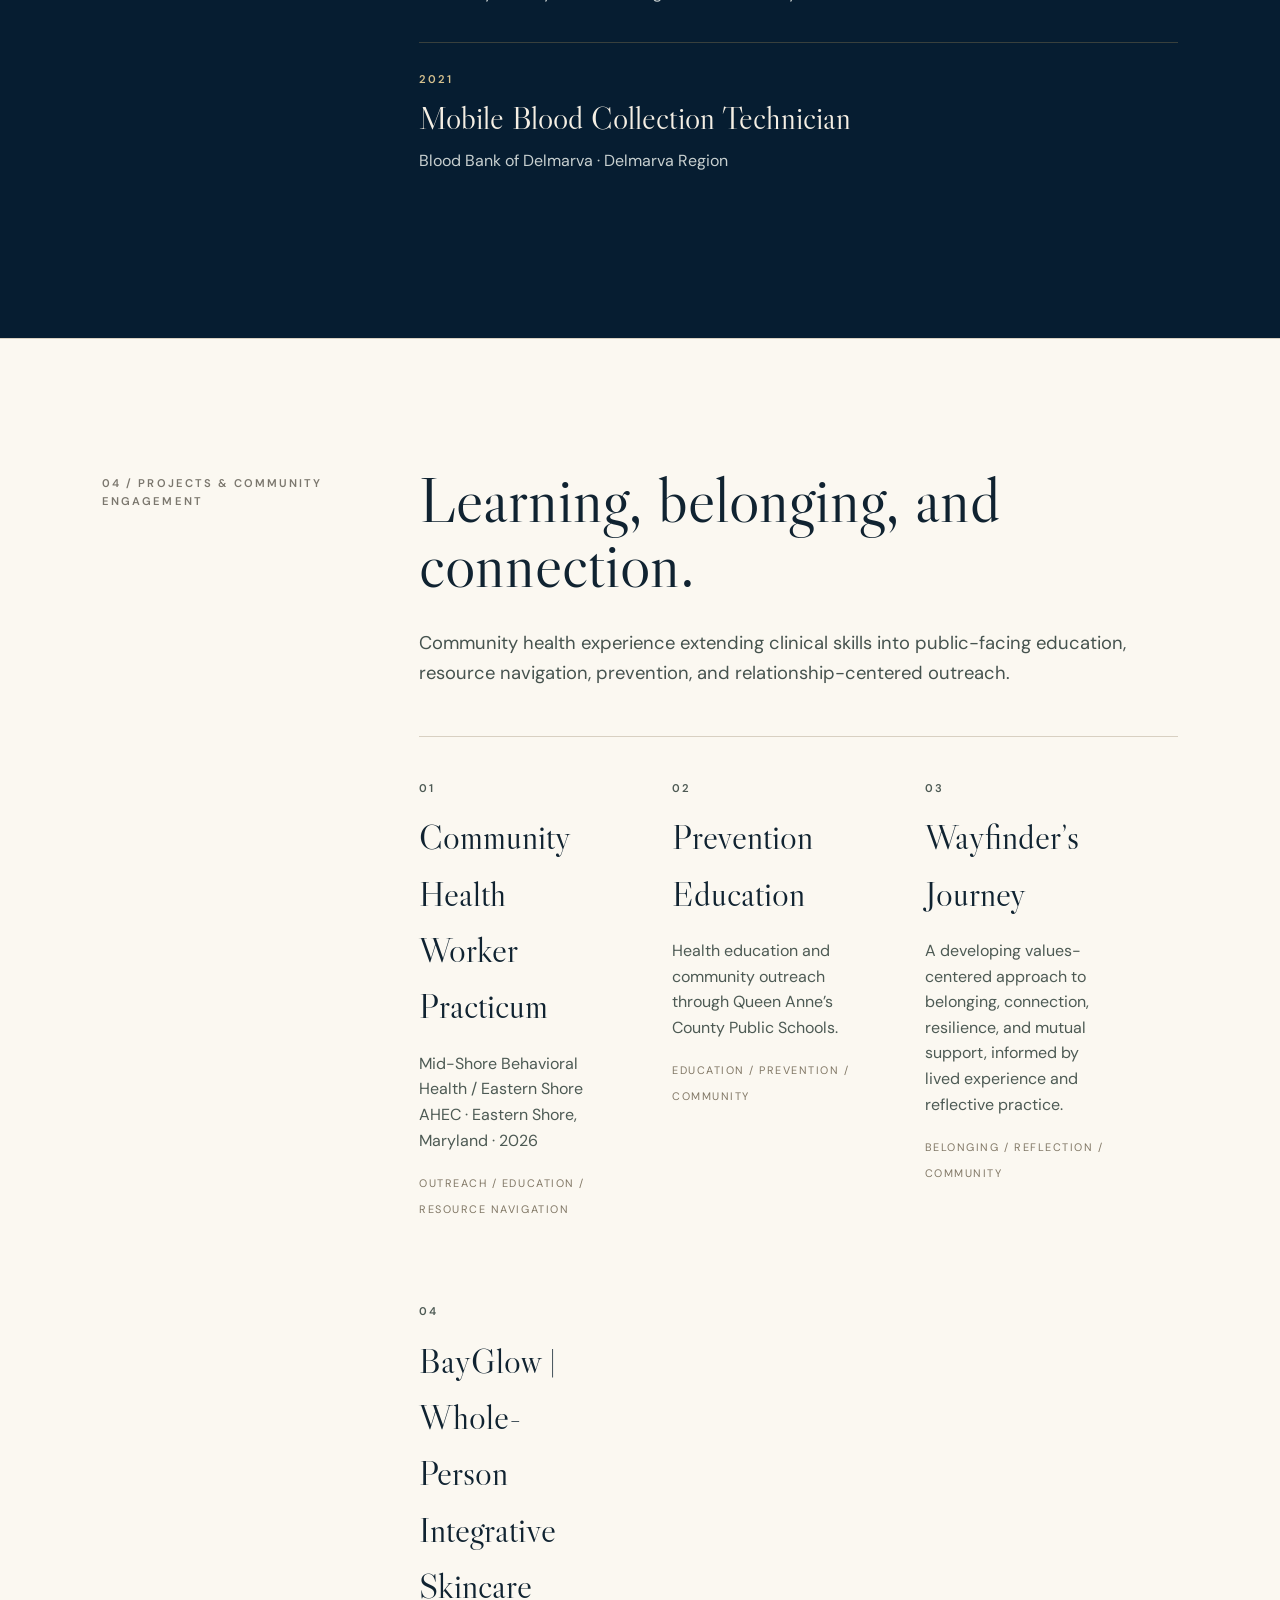
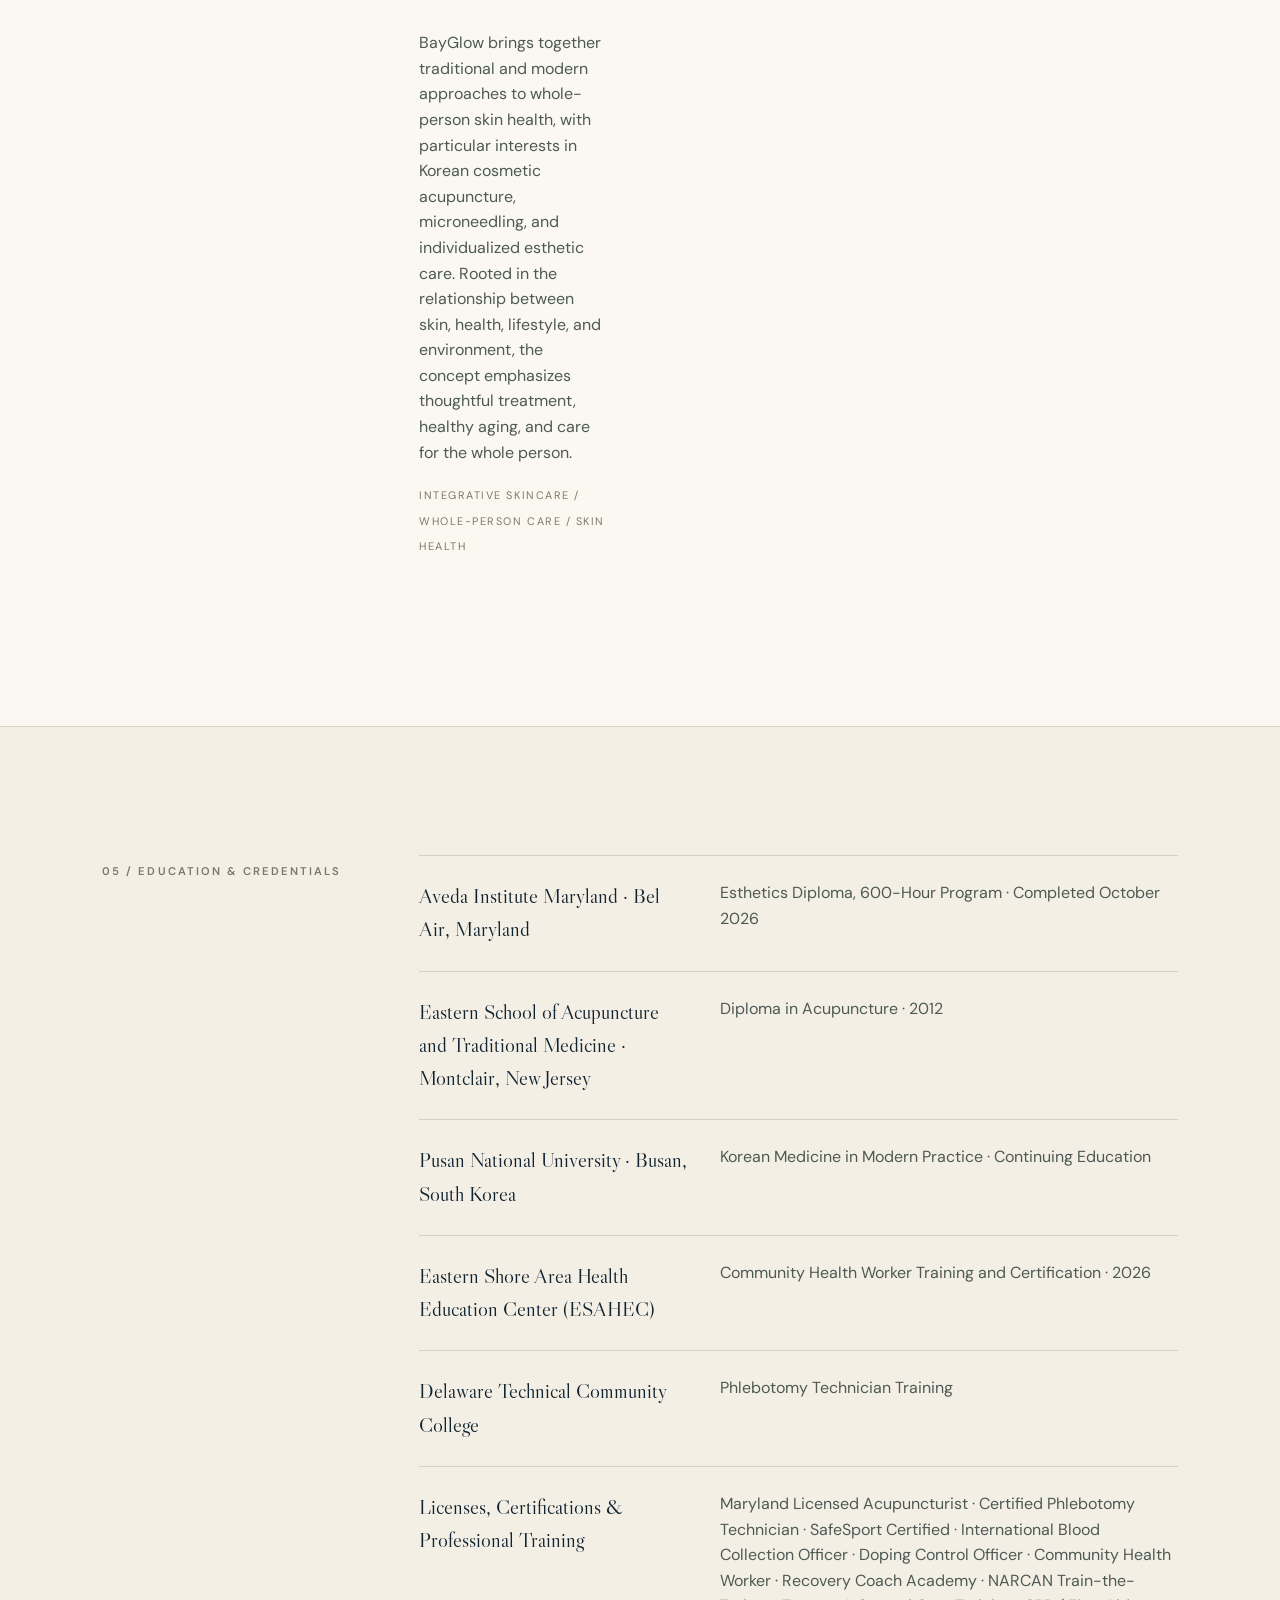
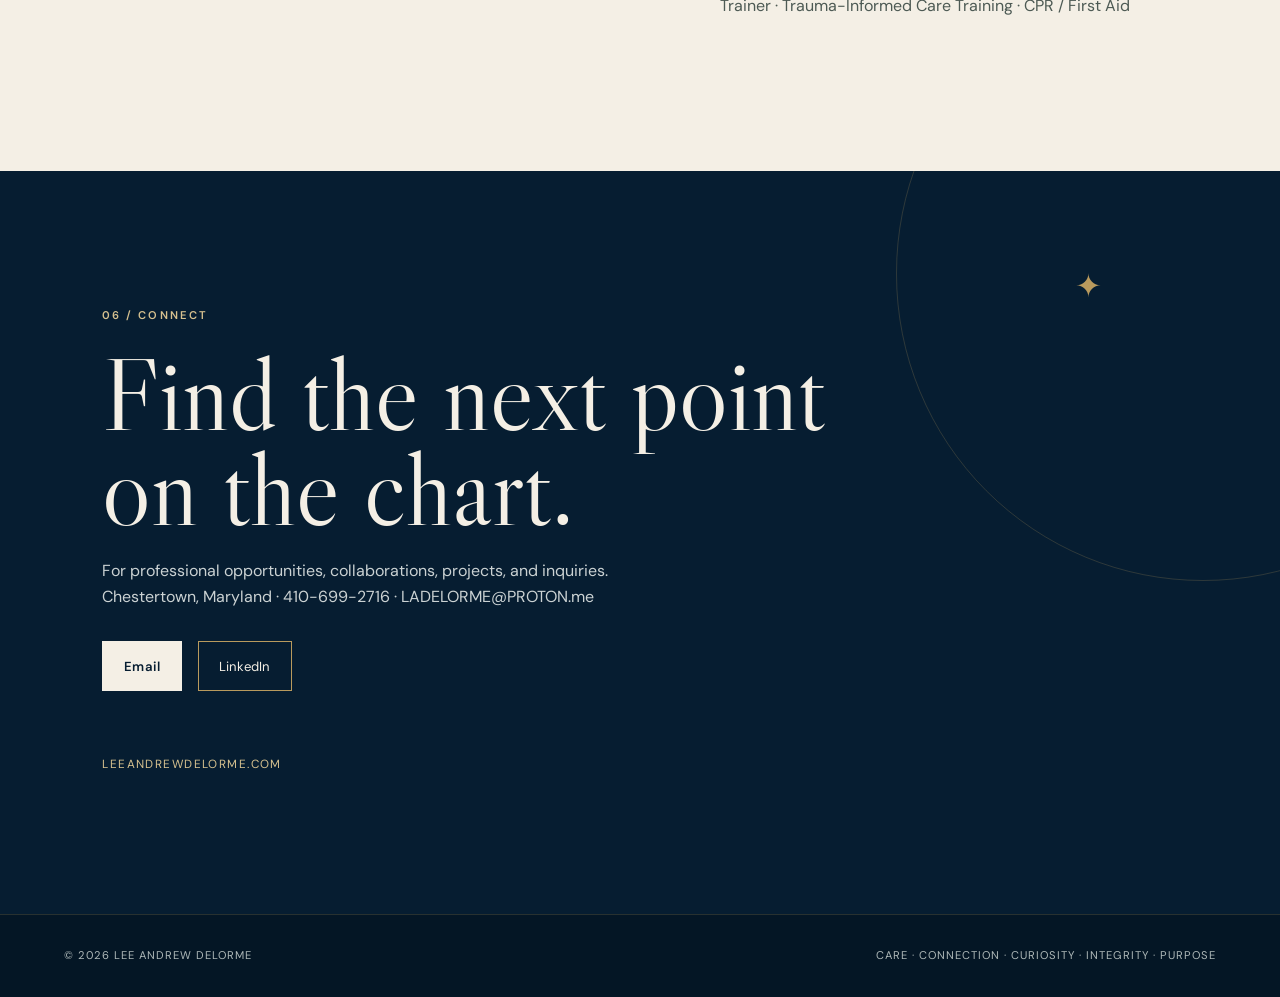
==== commit f190a094: "Replace repetitive ethos with joyful canine-influenced closing" ====
--- a/index.html
+++ b/index.html
@@ -47,8 +47,7 @@
     <p>For me, meaningful care is not defined solely by what we do, but by how we show up, how we listen, and how we hold space for others to feel seen, respected, and free to be themselves.</p>
     <p>My approach draws upon careful observation, contextual understanding, reflective practice, and practical judgment. I value technical competence alongside compassion, recognizing that meaningful relationships are built through trust, consistency, mutual respect, and genuine human connection.</p>
     <p>Although I no longer provide direct companion animal care, I remain available for consultations informed by those years of experience. The lessons I continue to draw from working with animals also inform my approach to human care, particularly the importance of trust, attentiveness, individuality, and meeting others where they are.</p>
-    <p>I remain a student of the human experience, interested in what connects us, respectful of what distinguishes us, and curious about what I have yet to discover.</p>
-    <p class="ethos"><strong>To navigate with intelligence. To care with intention. To serve with gratitude.</strong><br><em>Excellence is a standard, not a status.</em></p>
+    <p class="ethos"><strong>I remain joyfully under canine influence, a lifelong student of the human experience, with a few wayfinding skills to share along the way.</strong><br><em>Excellence is a standard, not a status.</em></p>
   </div>
 </section>
 
--- a/style.css
+++ b/style.css
@@ -36,3 +36,6 @@
 /* Restored professional occupation listing */
 .hero .occupations{max-width:760px;color:#cbd2d3;font-size:clamp(.85rem,1.05vw,1rem);line-height:1.8;margin:.5rem 0 0}
 .hero .occupations span{color:var(--gold);padding:0 .2rem}
+
+/* Areas of Practice editorial descriptors */
+.cards .practice-keywords{color:var(--gold,#b99a5d);font-size:.76rem;letter-spacing:.085em;text-transform:uppercase;line-height:1.65;margin:.55rem 0 .85rem;font-weight:600}
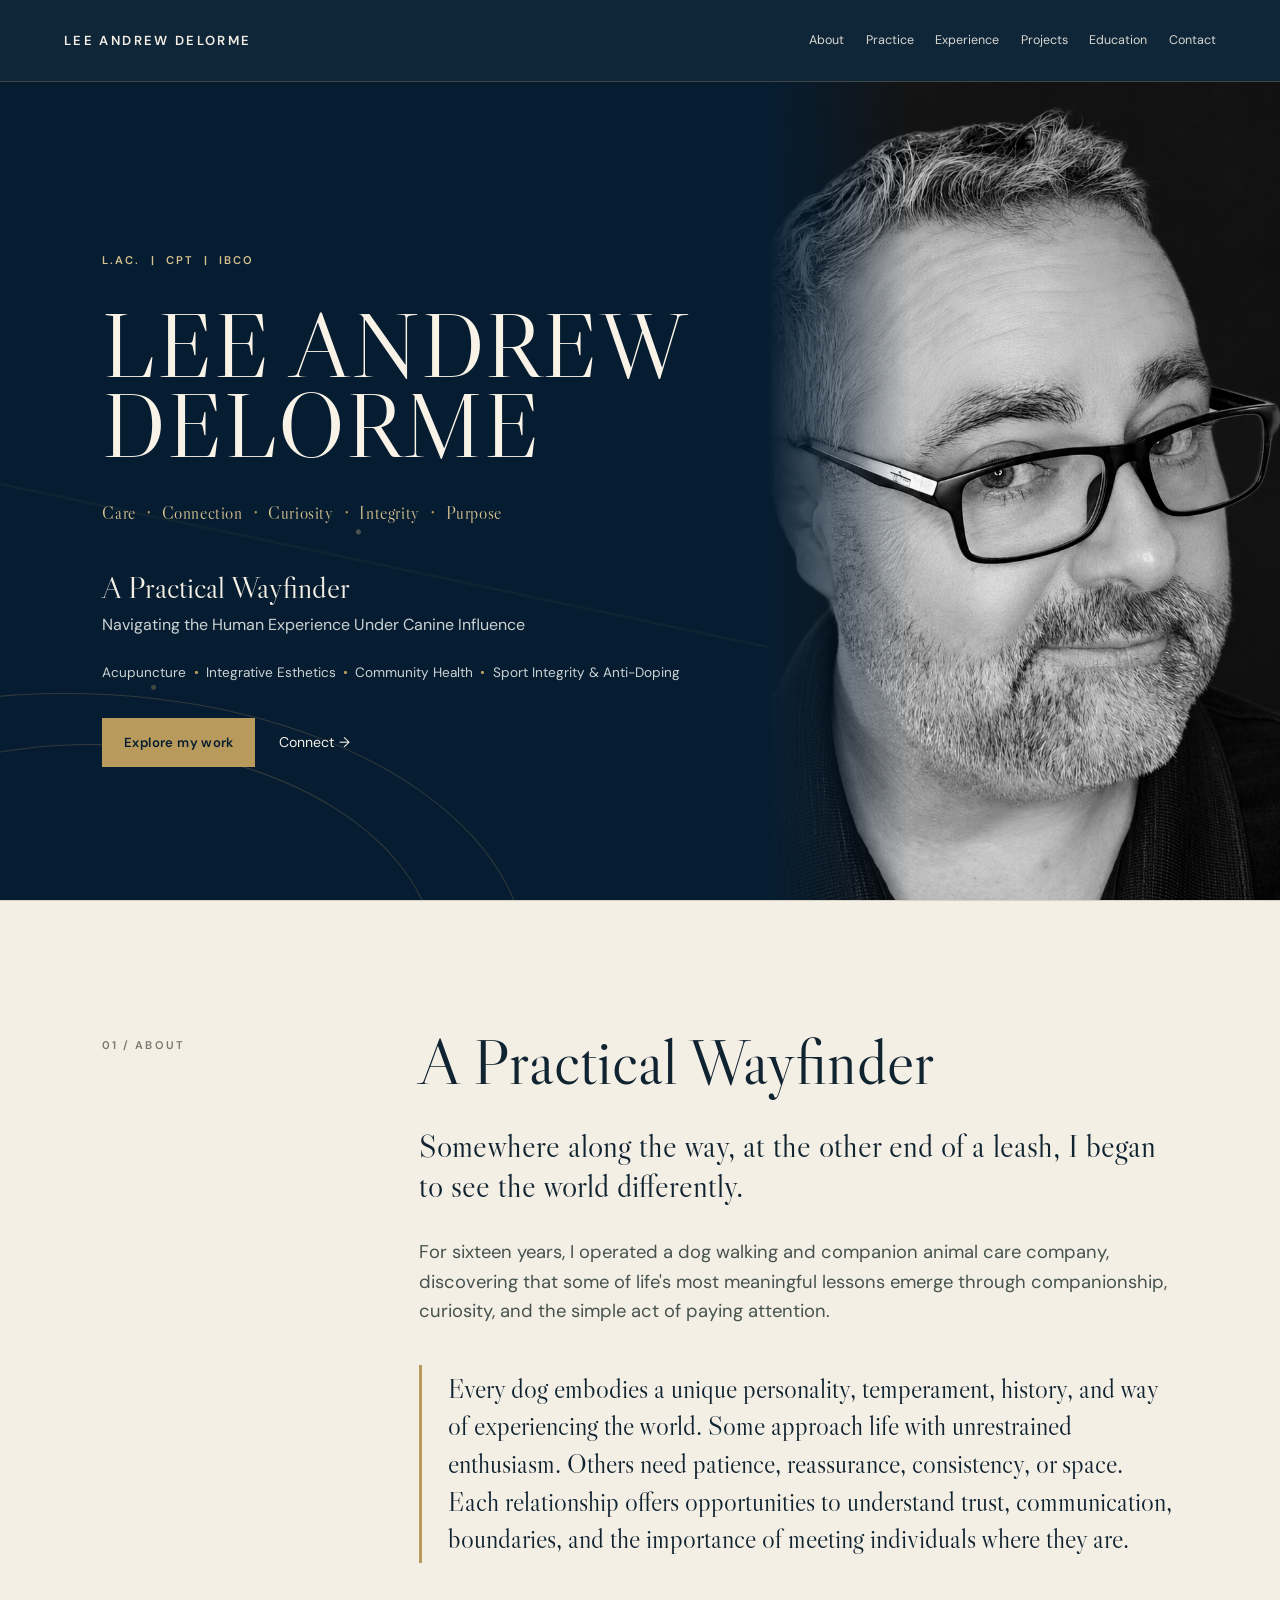
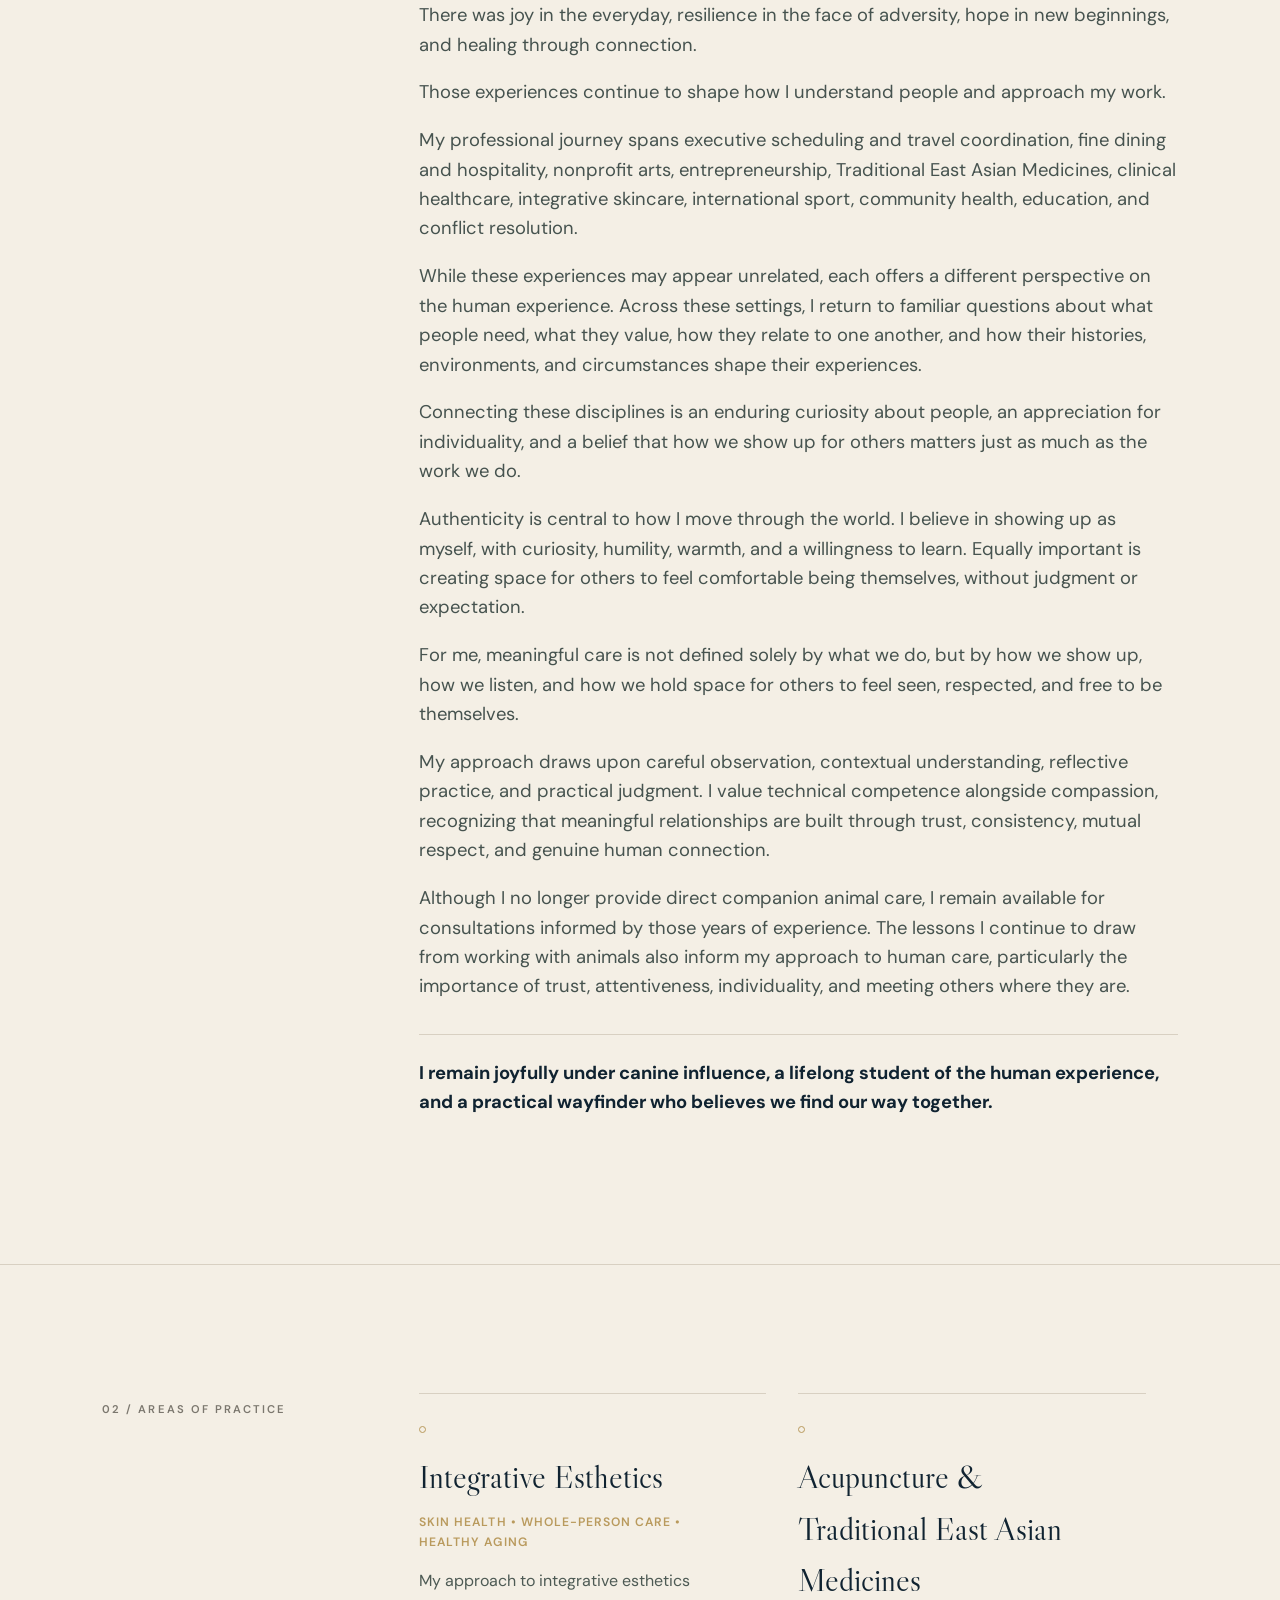
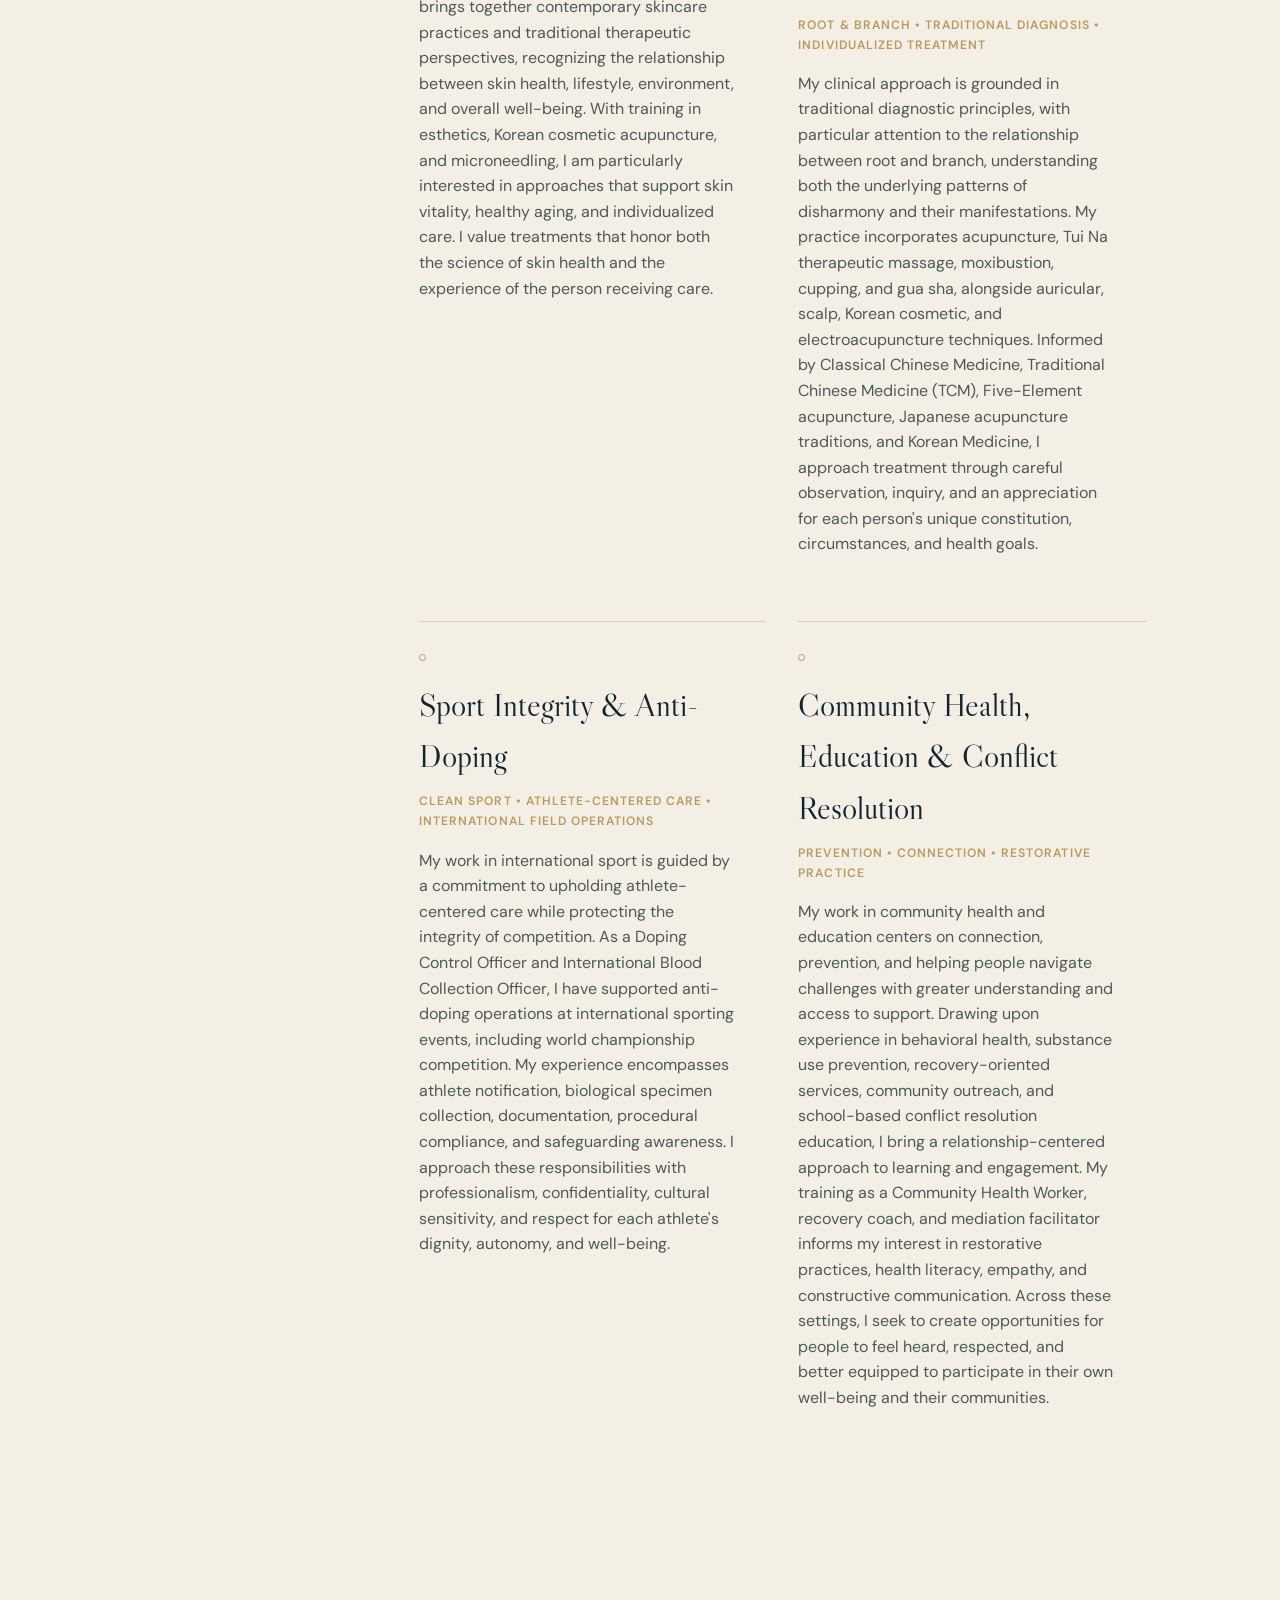
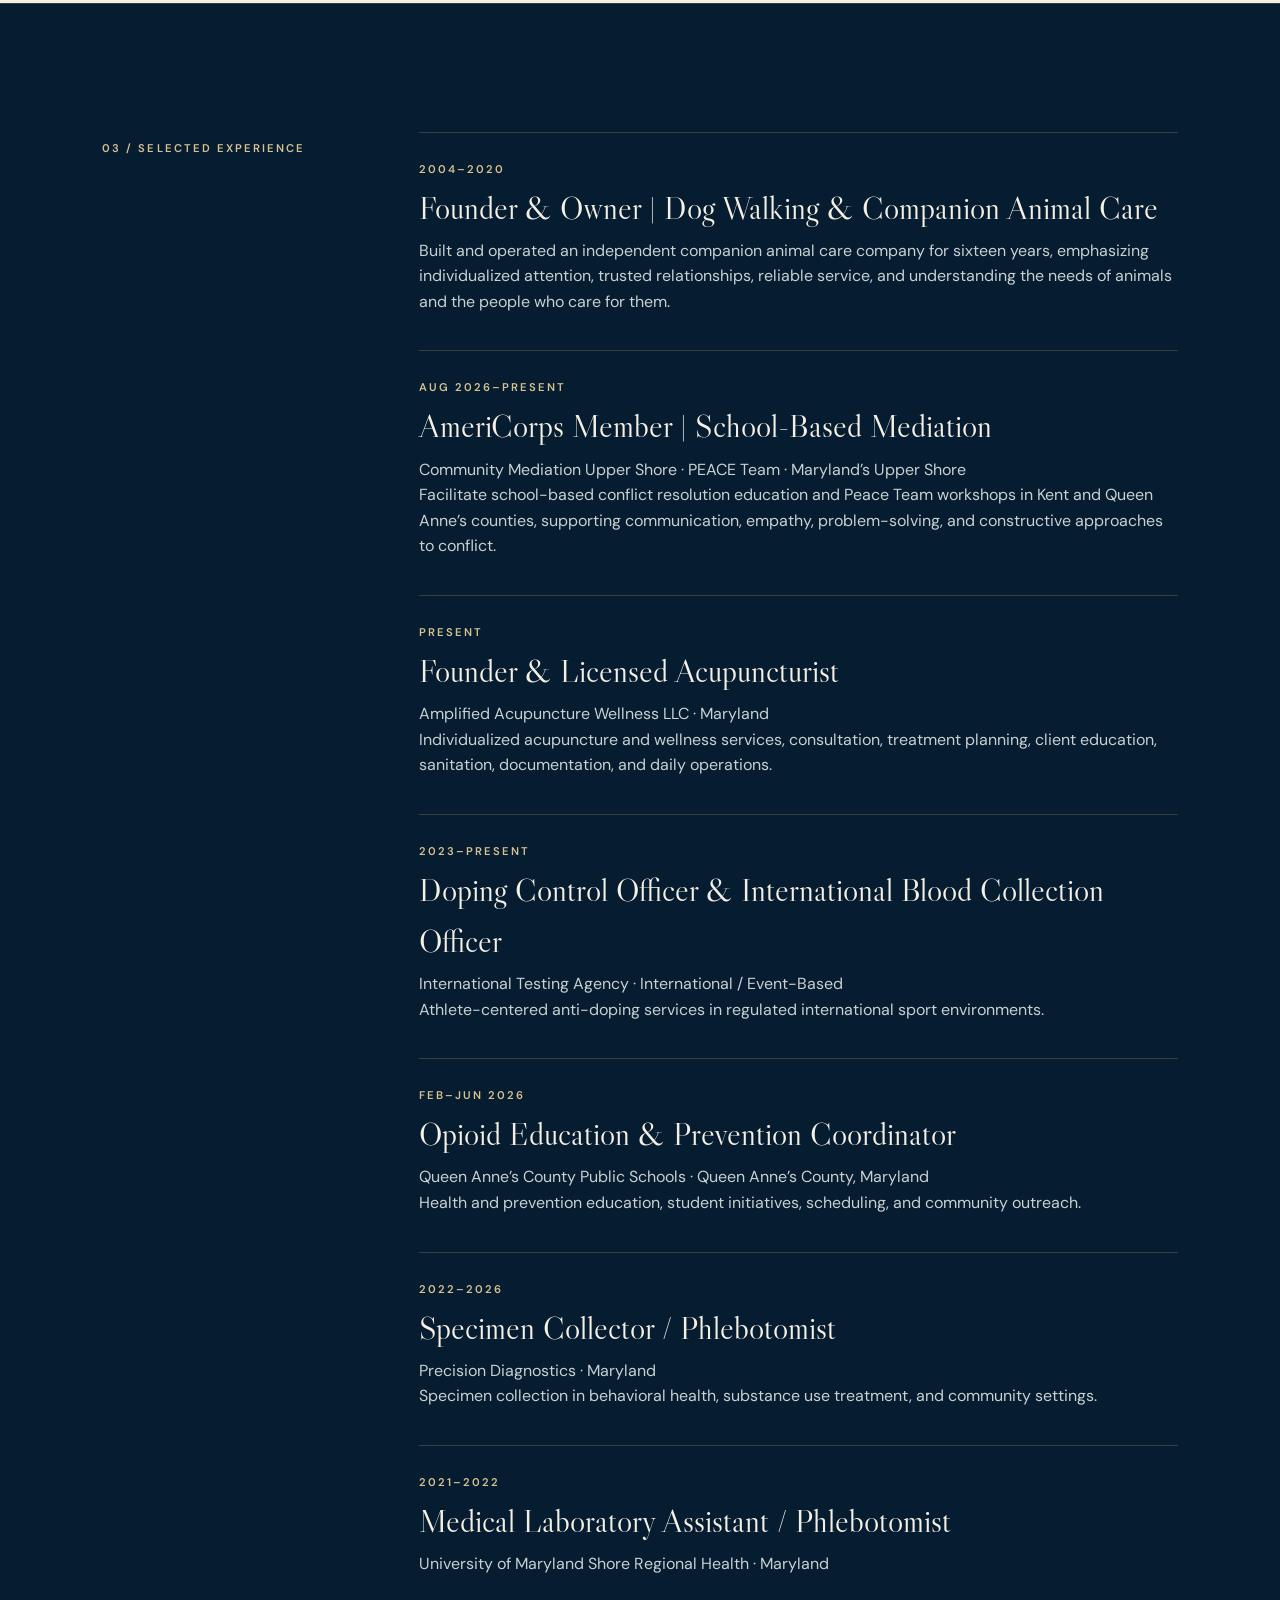
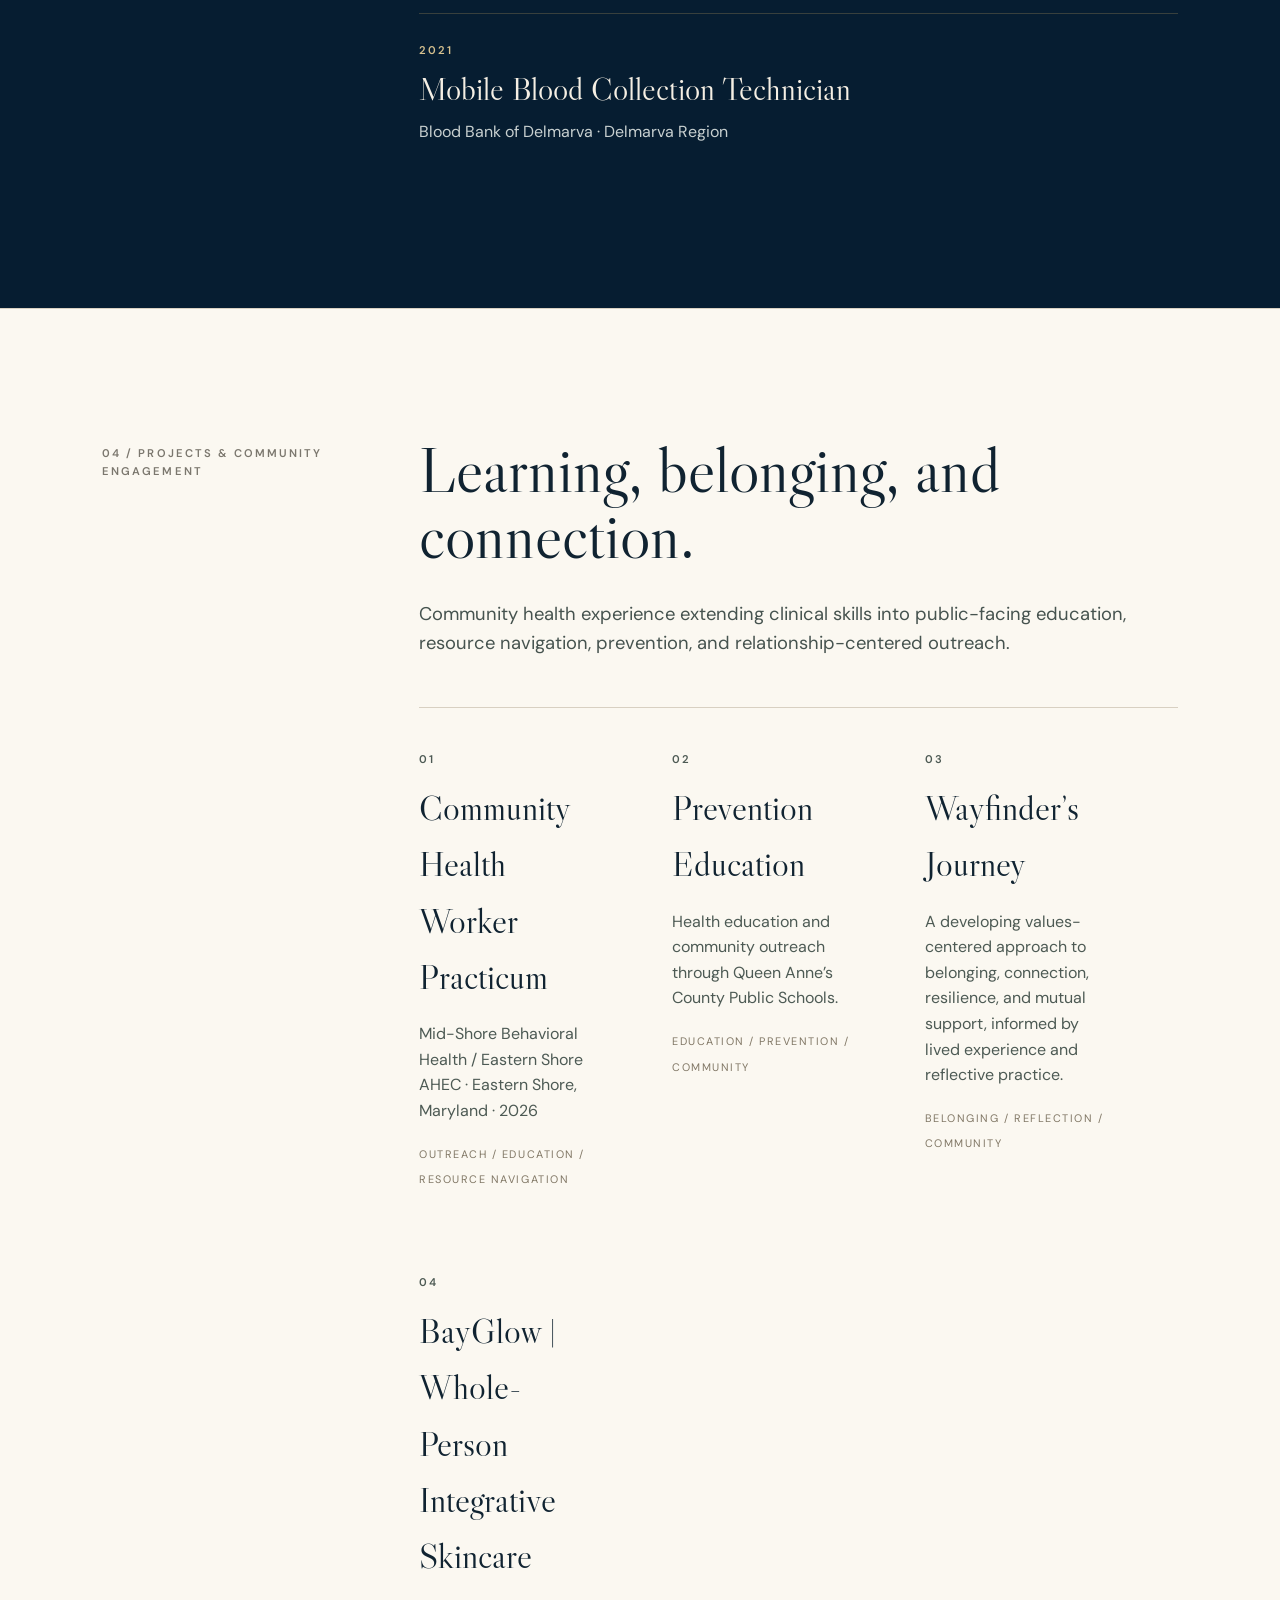
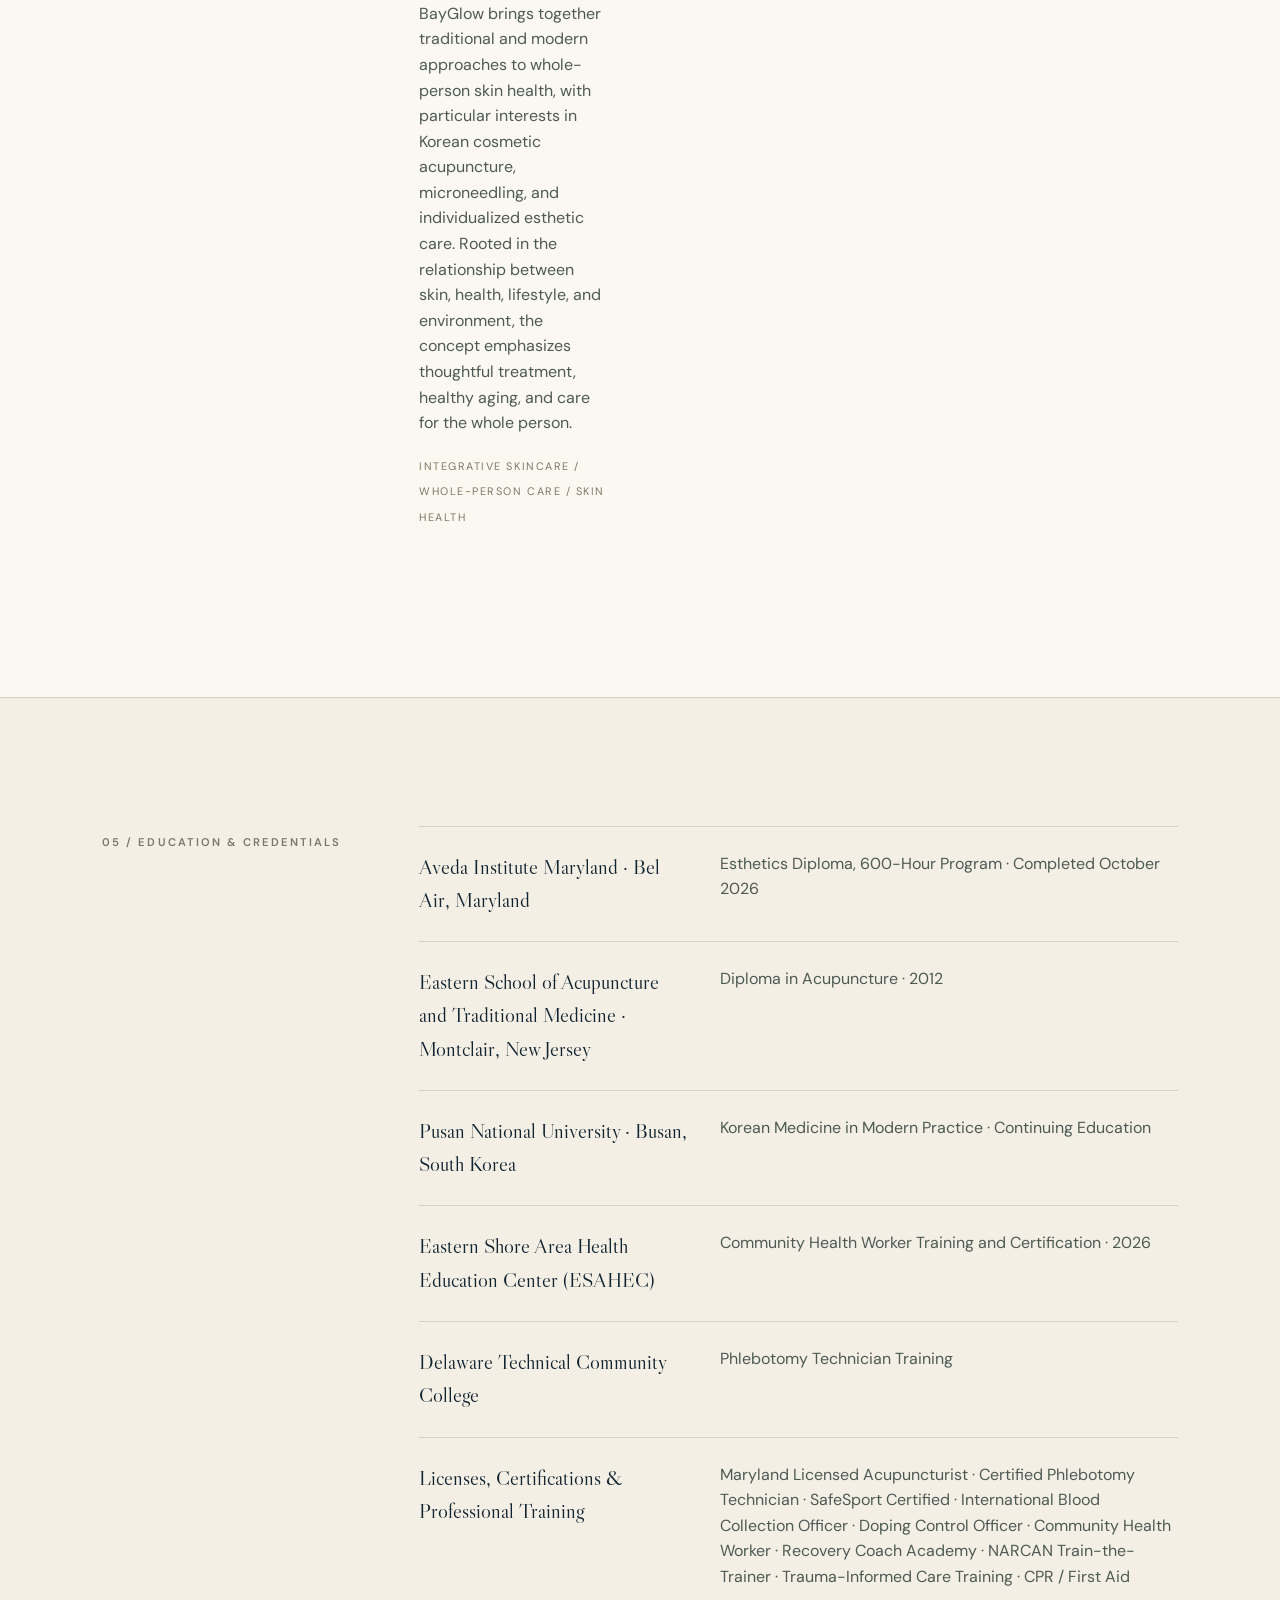
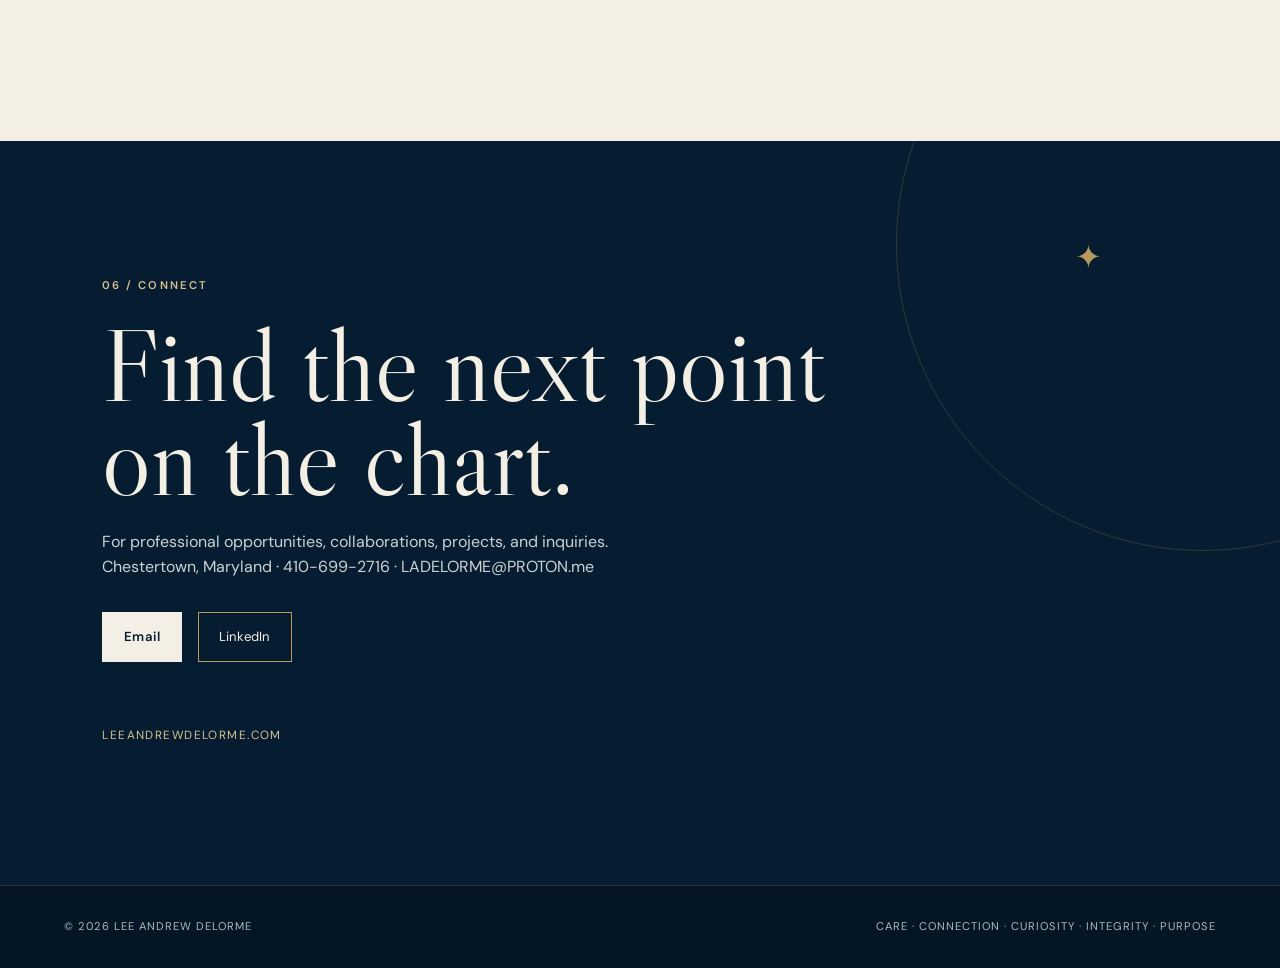
==== commit d63a03b2: "Finalize About closing on finding our way together" ====
--- a/index.html
+++ b/index.html
@@ -47,7 +47,7 @@
     <p>For me, meaningful care is not defined solely by what we do, but by how we show up, how we listen, and how we hold space for others to feel seen, respected, and free to be themselves.</p>
     <p>My approach draws upon careful observation, contextual understanding, reflective practice, and practical judgment. I value technical competence alongside compassion, recognizing that meaningful relationships are built through trust, consistency, mutual respect, and genuine human connection.</p>
     <p>Although I no longer provide direct companion animal care, I remain available for consultations informed by those years of experience. The lessons I continue to draw from working with animals also inform my approach to human care, particularly the importance of trust, attentiveness, individuality, and meeting others where they are.</p>
-    <p class="ethos"><strong>I remain joyfully under canine influence, a lifelong student of the human experience, with a few wayfinding skills to share along the way.</strong><br><em>Excellence is a standard, not a status.</em></p>
+    <p class="ethos"><strong>I remain joyfully under canine influence, a lifelong student of the human experience, and a practical wayfinder who believes we find our way together.</strong></p>
   </div>
 </section>
 
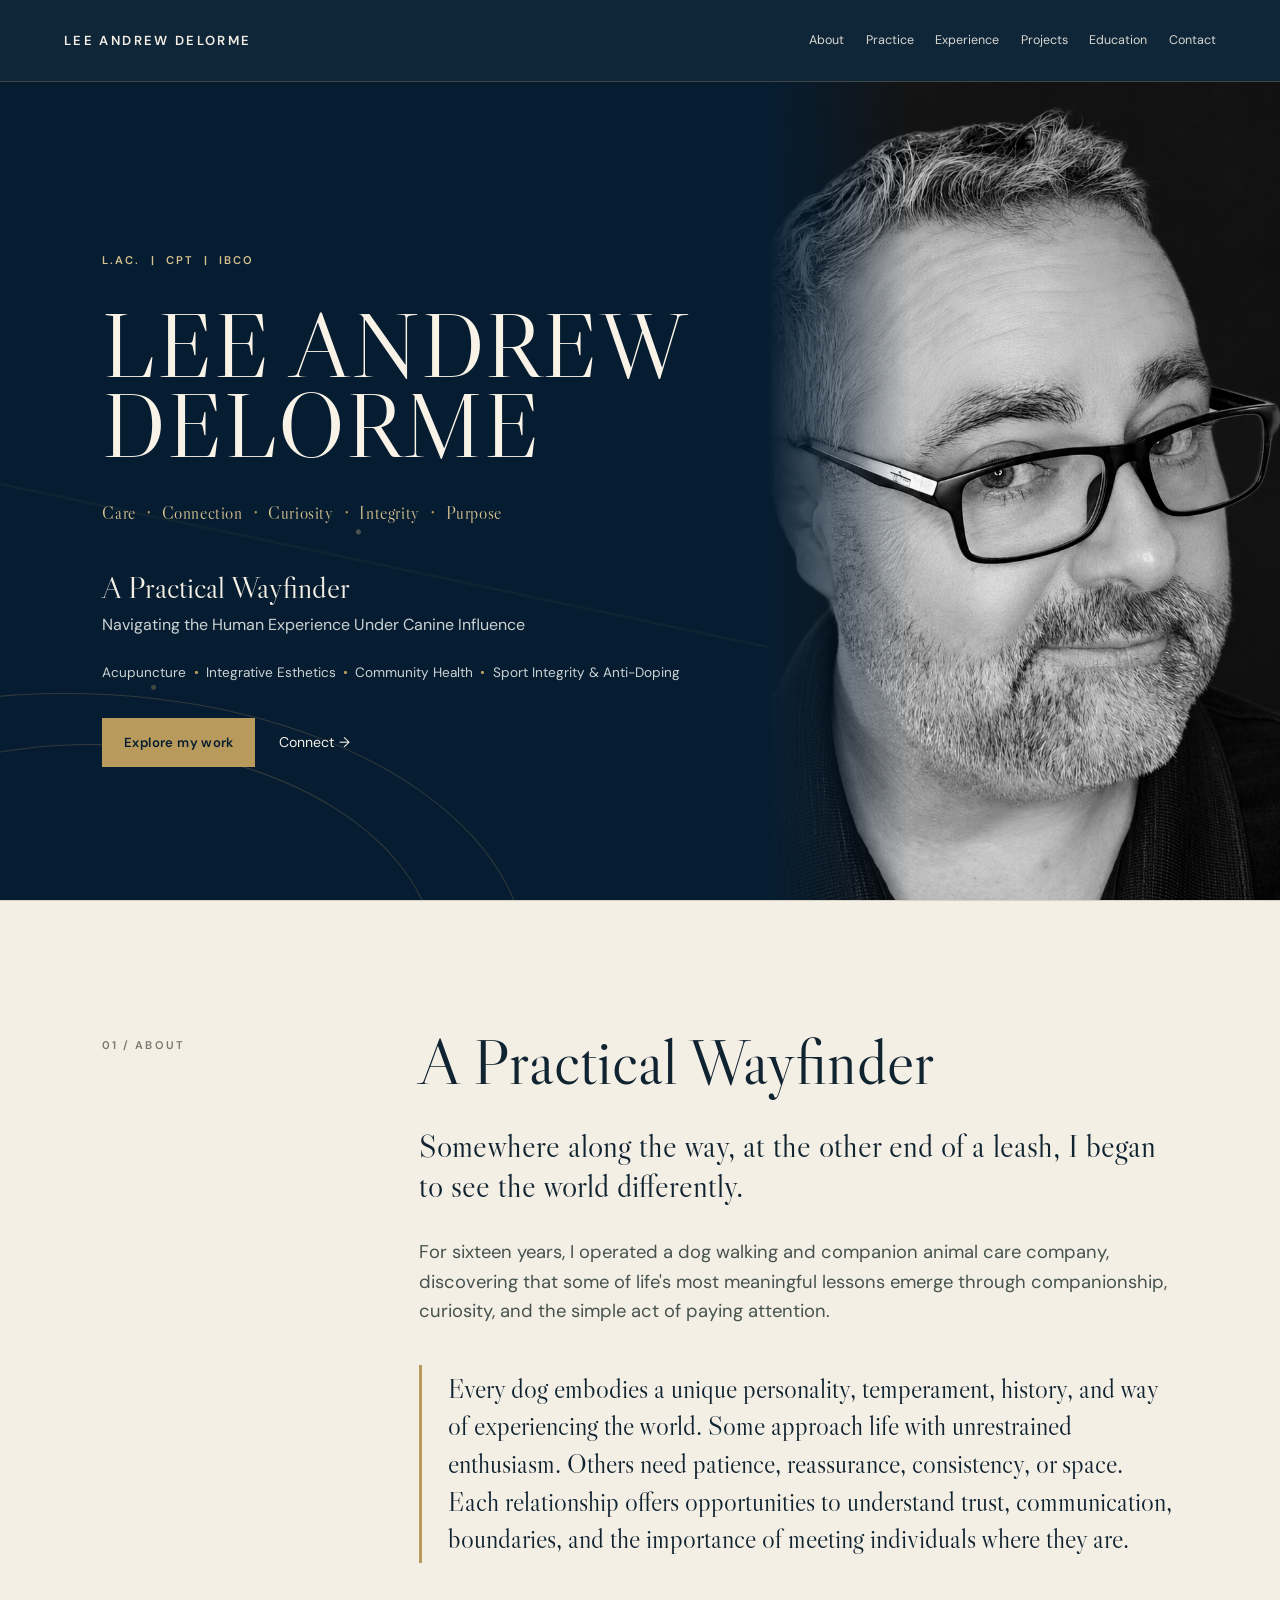
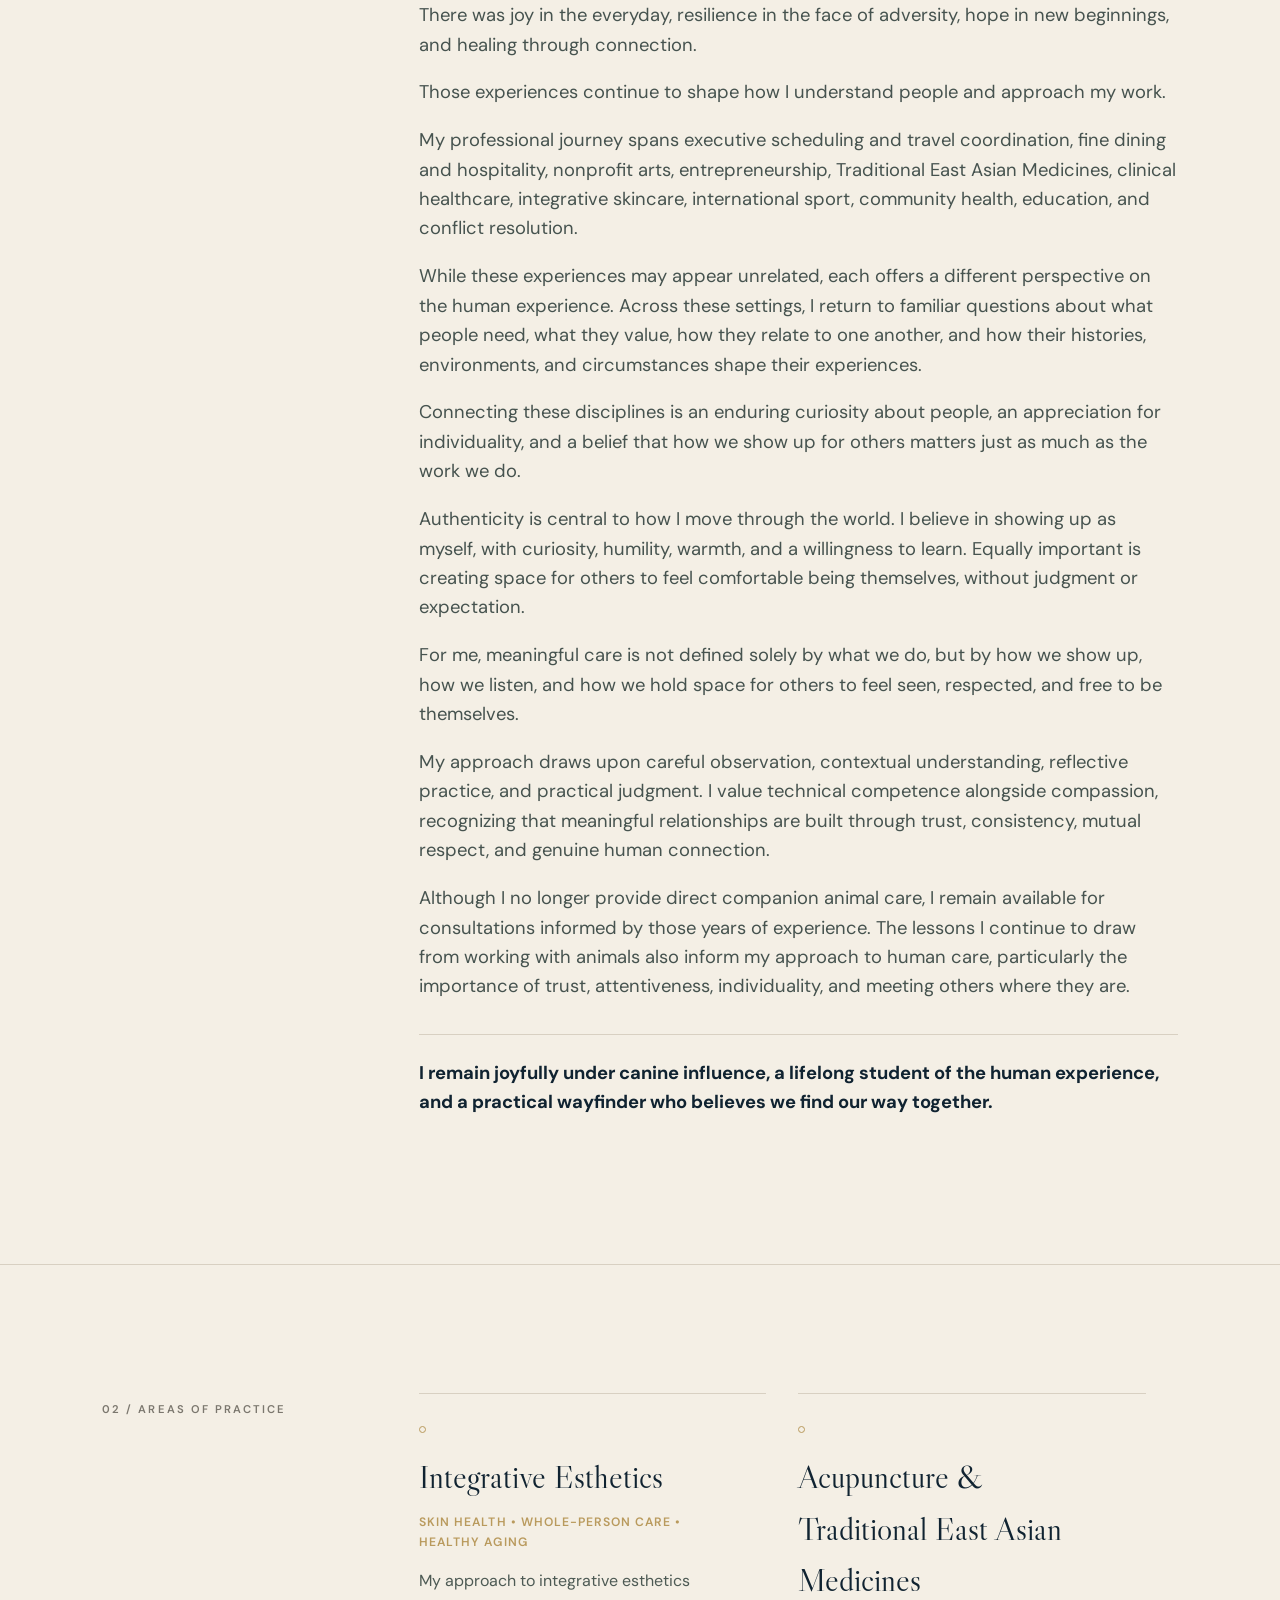
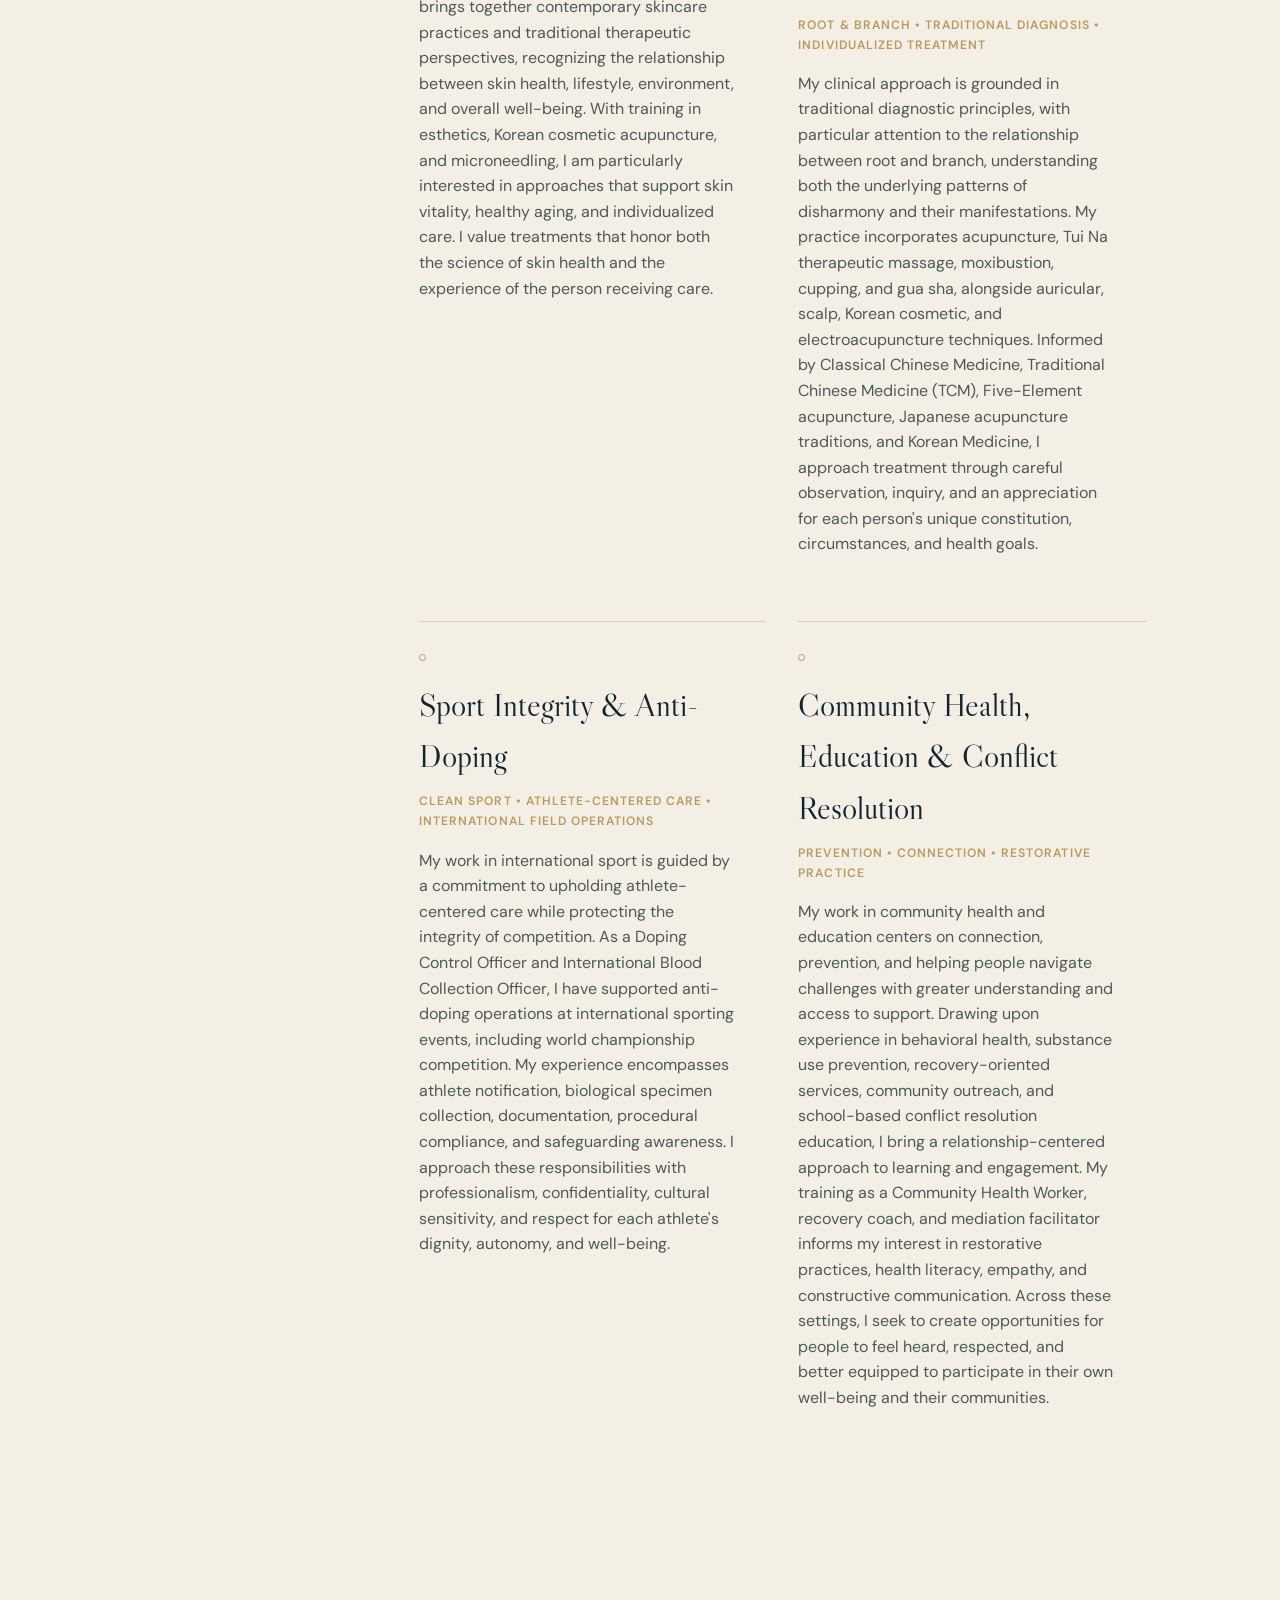
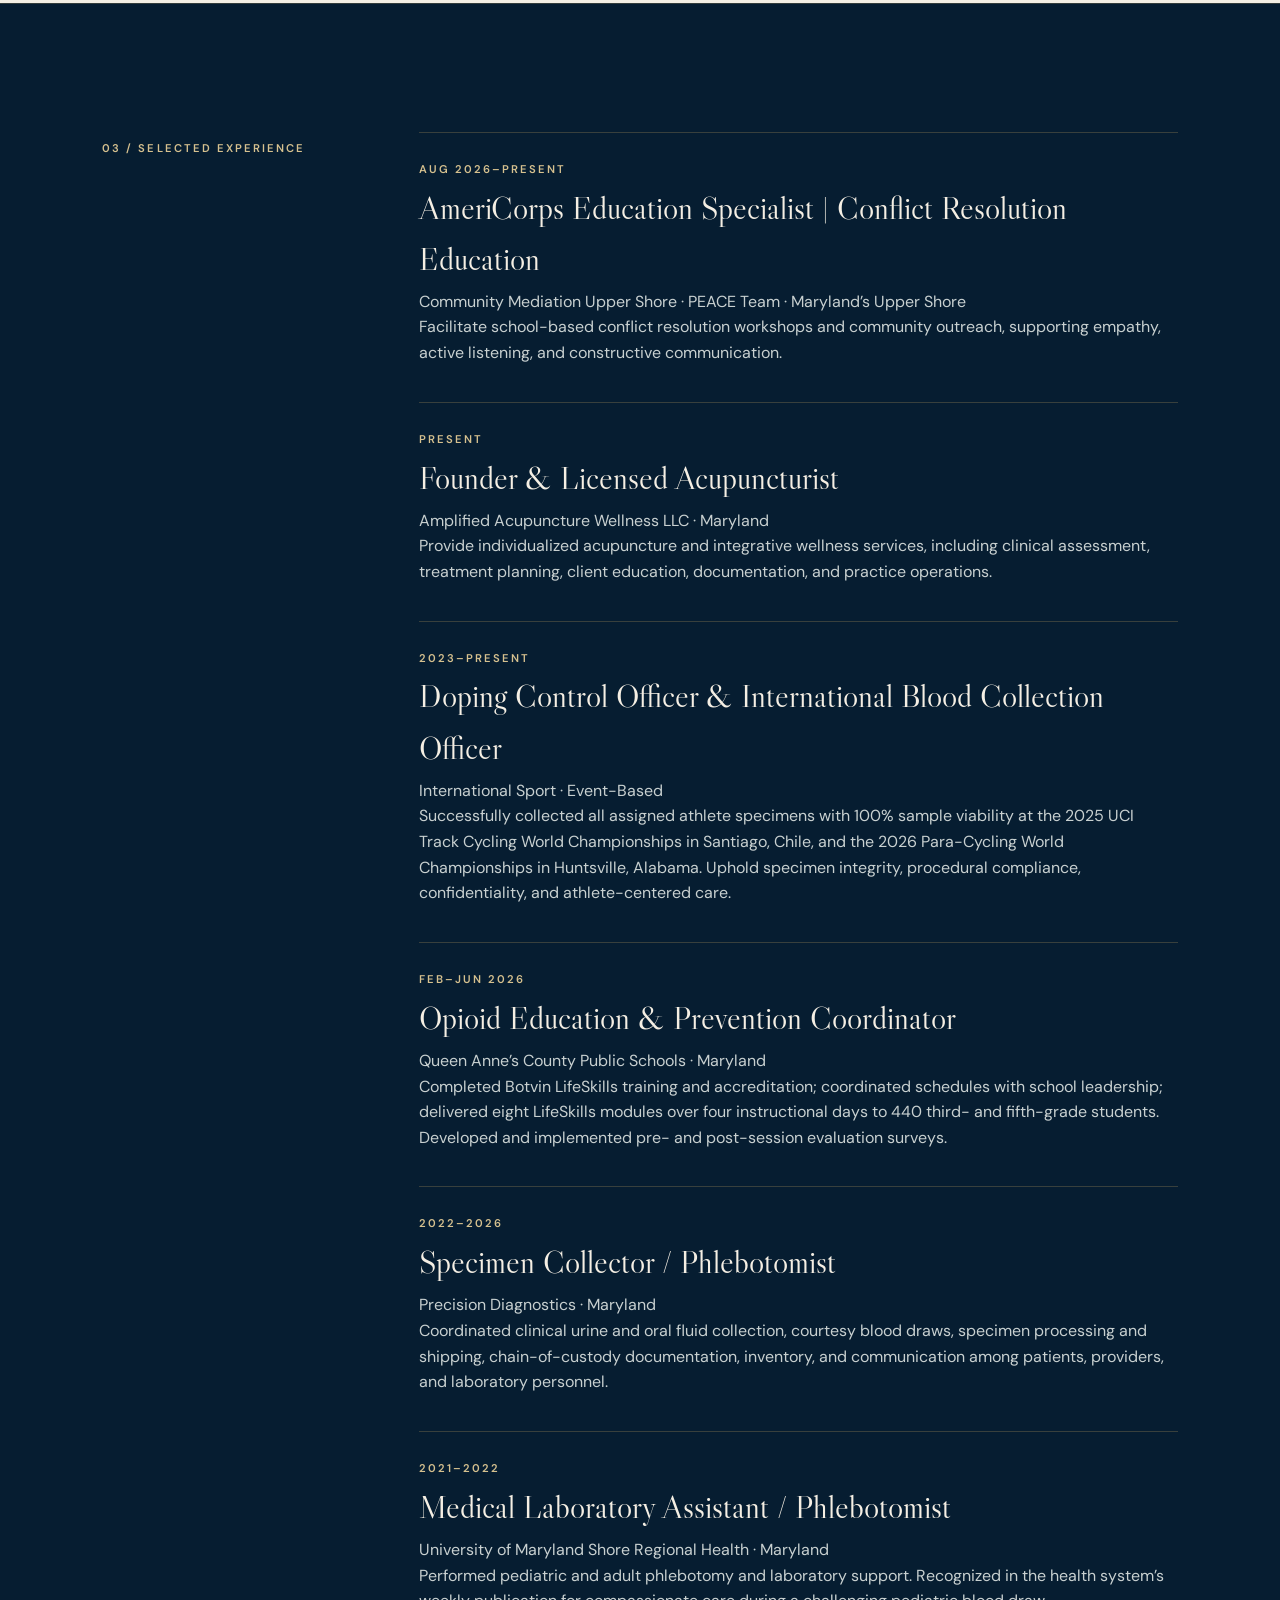
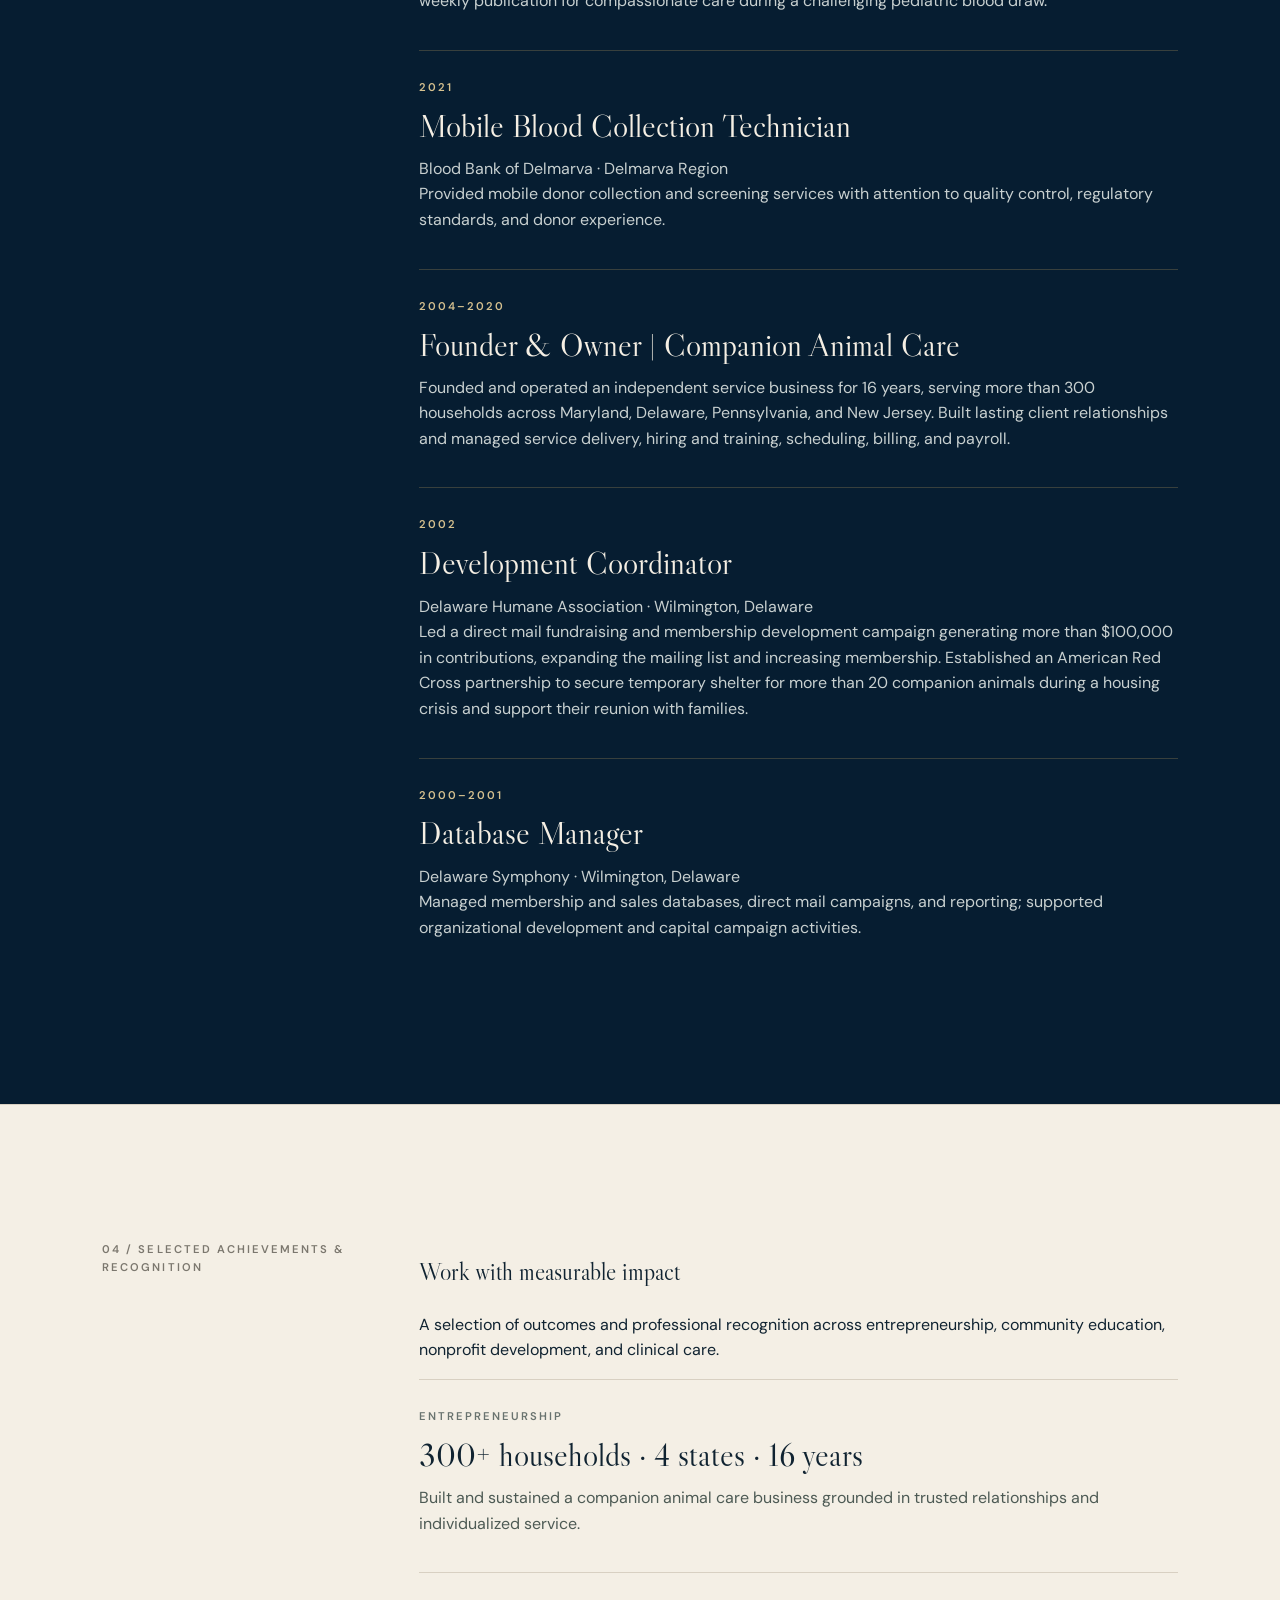
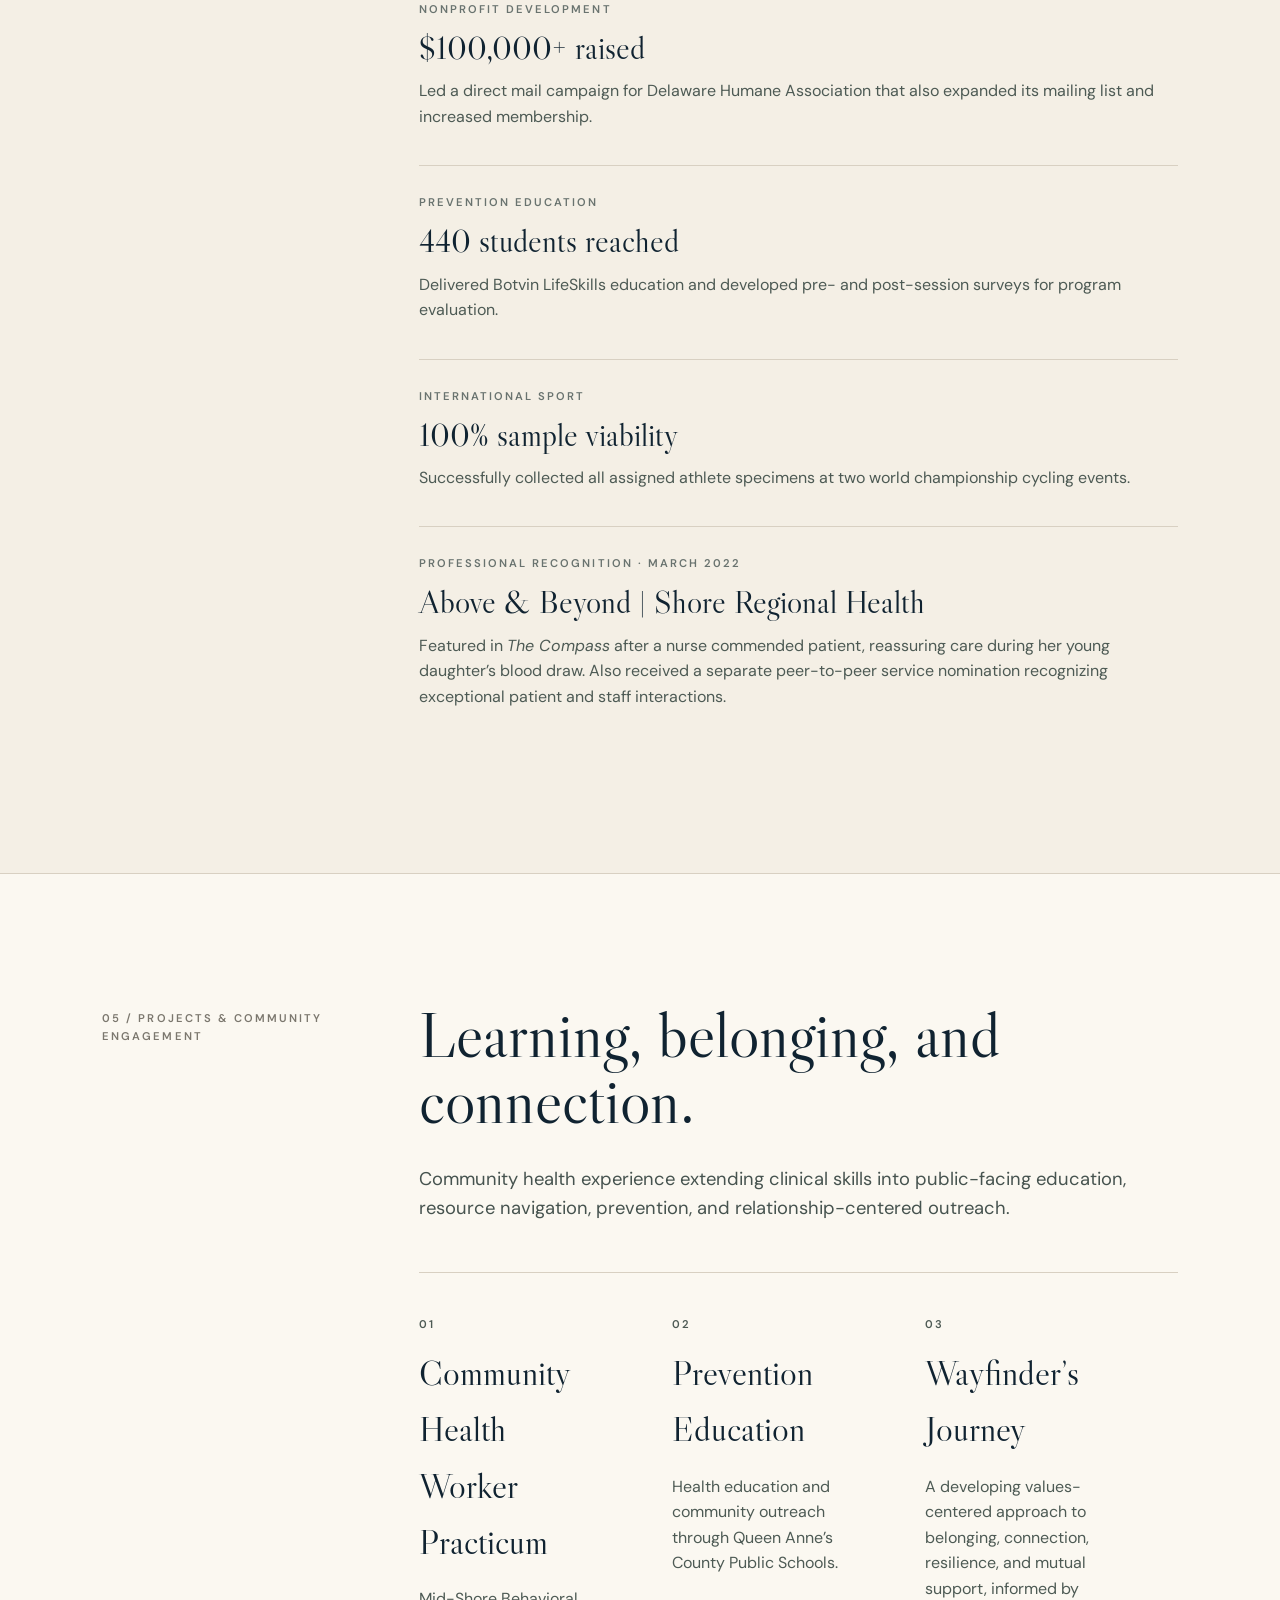
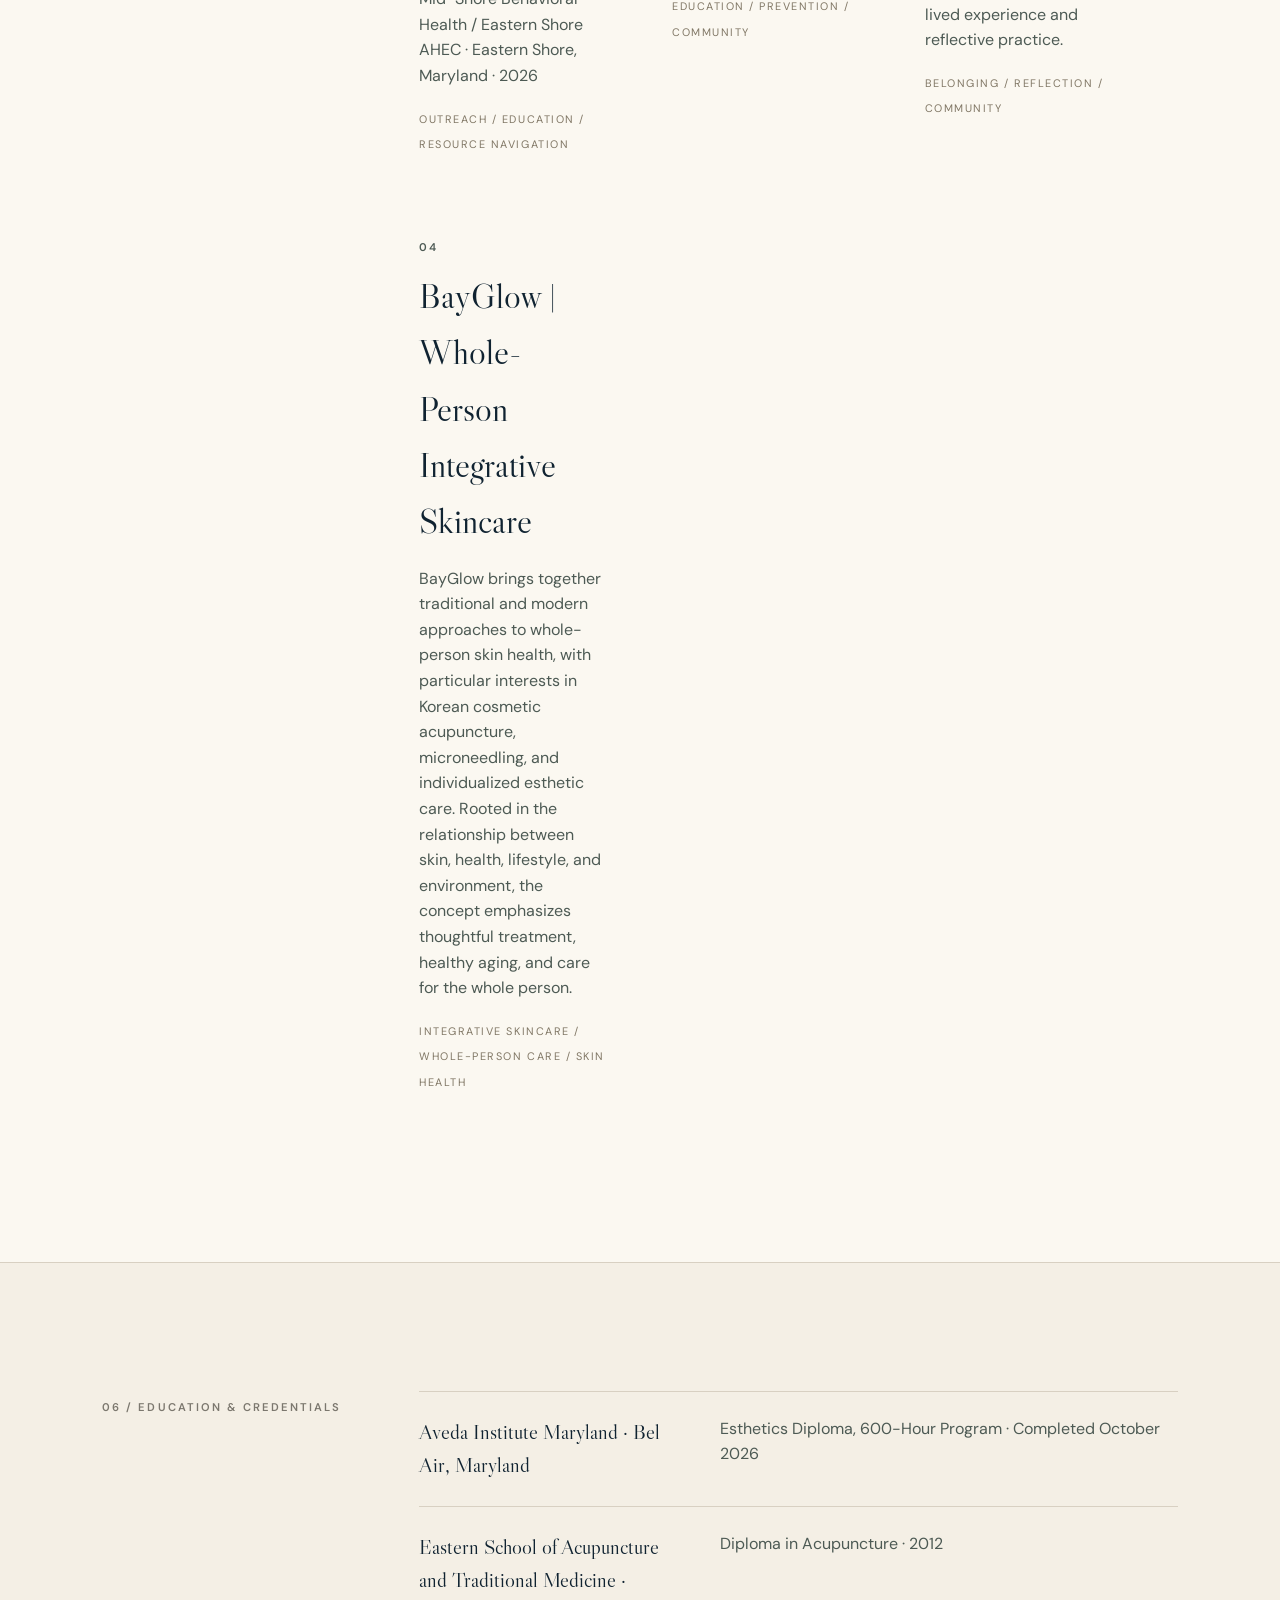
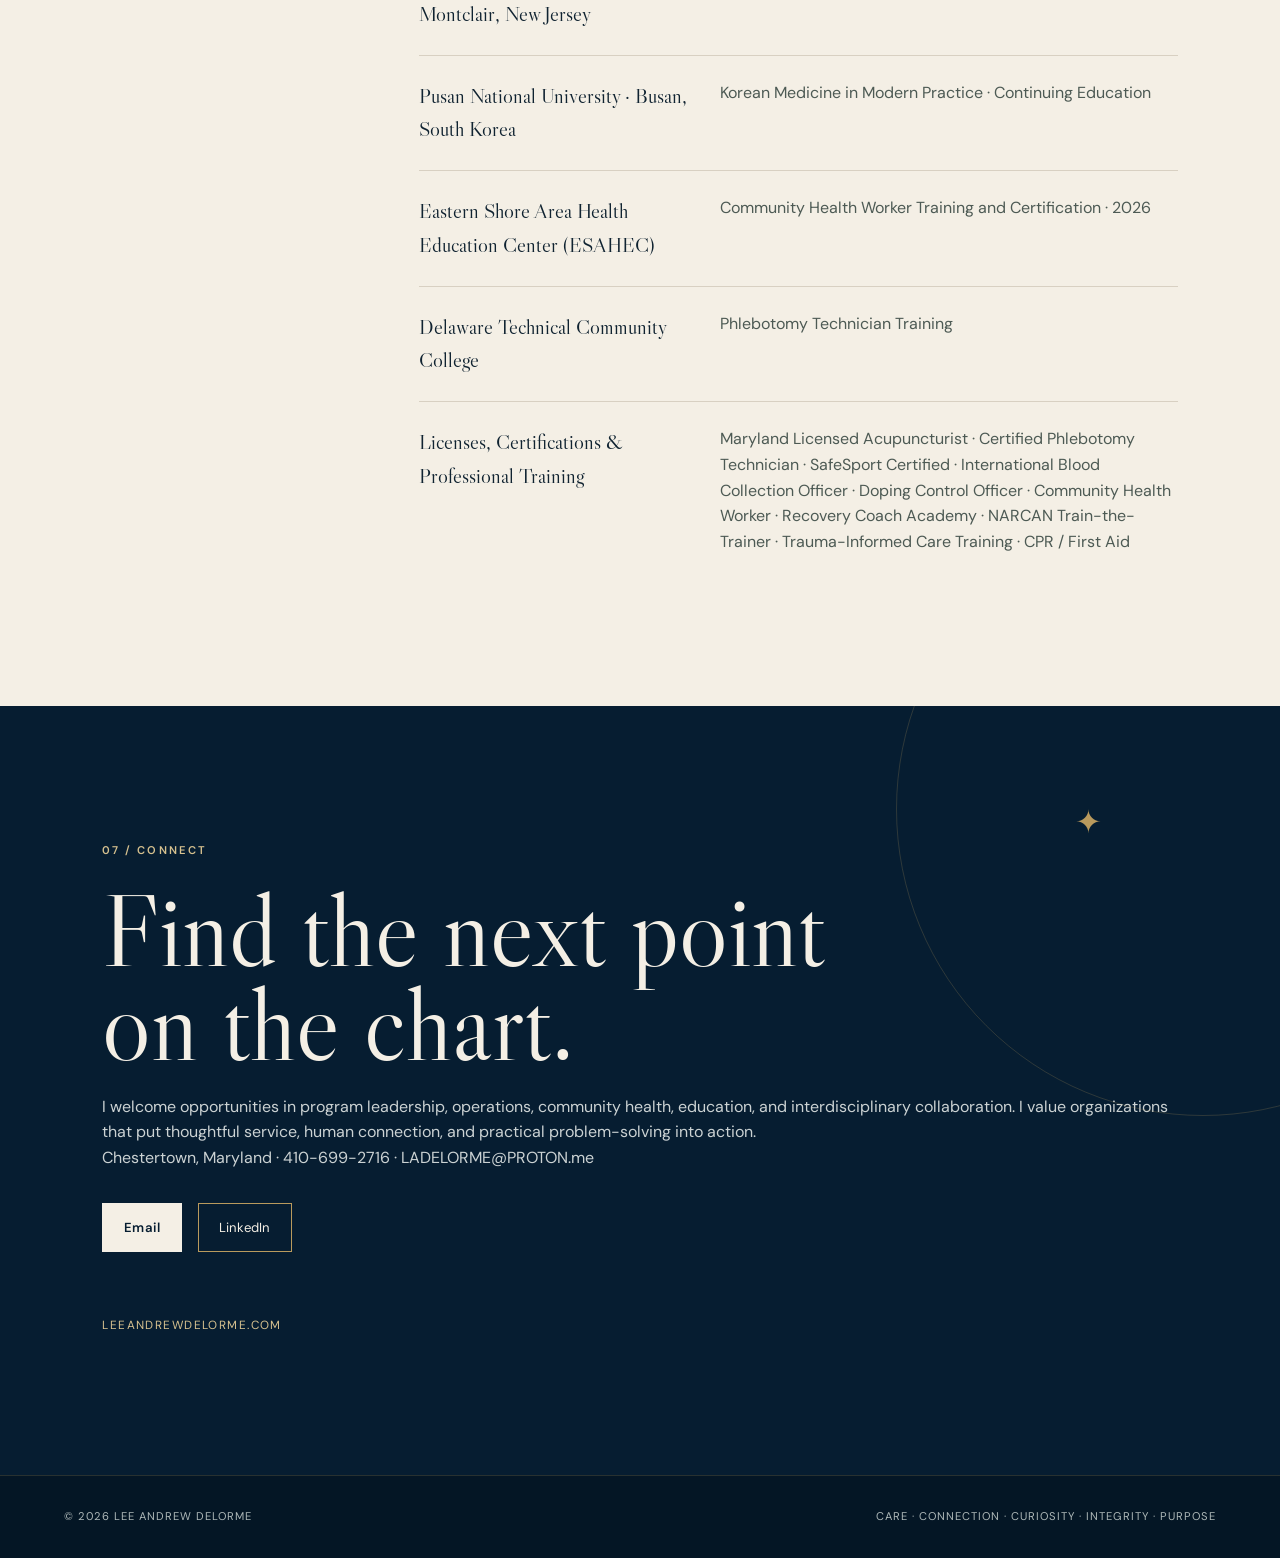
==== commit 6f5f00db: "Highlight leadership accomplishments and professional recognition in draft portfolio" ====
--- a/index.html
+++ b/index.html
@@ -64,19 +64,36 @@
 <section id="experience" class="section dark-section">
   <p class="section-label">03 / Selected Experience</p>
   <div class="timeline">
-    <article><p class="meta">2004–2020</p><h3>Founder &amp; Owner | Dog Walking &amp; Companion Animal Care</h3><p>Built and operated an independent companion animal care company for sixteen years, emphasizing individualized attention, trusted relationships, reliable service, and understanding the needs of animals and the people who care for them.</p></article>
-    <article><p class="meta">Aug 2026–Present</p><h3>AmeriCorps Member | School-Based Mediation</h3><p>Community Mediation Upper Shore · PEACE Team · Maryland’s Upper Shore<br>Facilitate school-based conflict resolution education and Peace Team workshops in Kent and Queen Anne’s counties, supporting communication, empathy, problem-solving, and constructive approaches to conflict.</p></article>
-    <article><p class="meta">Present</p><h3>Founder &amp; Licensed Acupuncturist</h3><p>Amplified Acupuncture Wellness LLC · Maryland<br>Individualized acupuncture and wellness services, consultation, treatment planning, client education, sanitation, documentation, and daily operations.</p></article>
-    <article><p class="meta">2023–Present</p><h3>Doping Control Officer &amp; International Blood Collection Officer</h3><p>International Testing Agency · International / Event-Based<br>Athlete-centered anti-doping services in regulated international sport environments.</p></article>
-    <article><p class="meta">Feb–Jun 2026</p><h3>Opioid Education &amp; Prevention Coordinator</h3><p>Queen Anne’s County Public Schools · Queen Anne’s County, Maryland<br>Health and prevention education, student initiatives, scheduling, and community outreach.</p></article>
-    <article><p class="meta">2022–2026</p><h3>Specimen Collector / Phlebotomist</h3><p>Precision Diagnostics · Maryland<br>Specimen collection in behavioral health, substance use treatment, and community settings.</p></article>
-    <article><p class="meta">2021–2022</p><h3>Medical Laboratory Assistant / Phlebotomist</h3><p>University of Maryland Shore Regional Health · Maryland</p></article>
-    <article><p class="meta">2021</p><h3>Mobile Blood Collection Technician</h3><p>Blood Bank of Delmarva · Delmarva Region</p></article>
+    <article><p class="meta">Aug 2026–Present</p><h3>AmeriCorps Education Specialist | Conflict Resolution Education</h3><p>Community Mediation Upper Shore · PEACE Team · Maryland’s Upper Shore<br>Facilitate school-based conflict resolution workshops and community outreach, supporting empathy, active listening, and constructive communication.</p></article>
+    <article><p class="meta">Present</p><h3>Founder &amp; Licensed Acupuncturist</h3><p>Amplified Acupuncture Wellness LLC · Maryland<br>Provide individualized acupuncture and integrative wellness services, including clinical assessment, treatment planning, client education, documentation, and practice operations.</p></article>
+    <article><p class="meta">2023–Present</p><h3>Doping Control Officer &amp; International Blood Collection Officer</h3><p>International Sport · Event-Based<br>Successfully collected all assigned athlete specimens with 100% sample viability at the 2025 UCI Track Cycling World Championships in Santiago, Chile, and the 2026 Para-Cycling World Championships in Huntsville, Alabama. Uphold specimen integrity, procedural compliance, confidentiality, and athlete-centered care.</p></article>
+    <article><p class="meta">Feb–Jun 2026</p><h3>Opioid Education &amp; Prevention Coordinator</h3><p>Queen Anne’s County Public Schools · Maryland<br>Completed Botvin LifeSkills training and accreditation; coordinated schedules with school leadership; delivered eight LifeSkills modules over four instructional days to 440 third- and fifth-grade students. Developed and implemented pre- and post-session evaluation surveys.</p></article>
+    <article><p class="meta">2022–2026</p><h3>Specimen Collector / Phlebotomist</h3><p>Precision Diagnostics · Maryland<br>Coordinated clinical urine and oral fluid collection, courtesy blood draws, specimen processing and shipping, chain-of-custody documentation, inventory, and communication among patients, providers, and laboratory personnel.</p></article>
+    <article><p class="meta">2021–2022</p><h3>Medical Laboratory Assistant / Phlebotomist</h3><p>University of Maryland Shore Regional Health · Maryland<br>Performed pediatric and adult phlebotomy and laboratory support. Recognized in the health system’s weekly publication for compassionate care during a challenging pediatric blood draw.</p></article>
+    <article><p class="meta">2021</p><h3>Mobile Blood Collection Technician</h3><p>Blood Bank of Delmarva · Delmarva Region<br>Provided mobile donor collection and screening services with attention to quality control, regulatory standards, and donor experience.</p></article>
+    <article><p class="meta">2004–2020</p><h3>Founder &amp; Owner | Companion Animal Care</h3><p>Founded and operated an independent service business for 16 years, serving more than 300 households across Maryland, Delaware, Pennsylvania, and New Jersey. Built lasting client relationships and managed service delivery, hiring and training, scheduling, billing, and payroll.</p></article>
+    <article><p class="meta">2002</p><h3>Development Coordinator</h3><p>Delaware Humane Association · Wilmington, Delaware<br>Led a direct mail fundraising and membership development campaign generating more than $100,000 in contributions, expanding the mailing list and increasing membership. Established an American Red Cross partnership to secure temporary shelter for more than 20 companion animals during a housing crisis and support their reunion with families.</p></article>
+    <article><p class="meta">2000–2001</p><h3>Database Manager</h3><p>Delaware Symphony · Wilmington, Delaware<br>Managed membership and sales databases, direct mail campaigns, and reporting; supported organizational development and capital campaign activities.</p></article>
+  </div>
+</section>
+
+<section id="achievements" class="section">
+  <p class="section-label">04 / Selected Achievements &amp; Recognition</p>
+  <div>
+    <h2>Work with measurable impact</h2>
+    <p class="lead">A selection of outcomes and professional recognition across entrepreneurship, community education, nonprofit development, and clinical care.</p>
+    <div class="timeline">
+      <article><p class="meta">Entrepreneurship</p><h3>300+ households · 4 states · 16 years</h3><p>Built and sustained a companion animal care business grounded in trusted relationships and individualized service.</p></article>
+      <article><p class="meta">Nonprofit Development</p><h3>$100,000+ raised</h3><p>Led a direct mail campaign for Delaware Humane Association that also expanded its mailing list and increased membership.</p></article>
+      <article><p class="meta">Prevention Education</p><h3>440 students reached</h3><p>Delivered Botvin LifeSkills education and developed pre- and post-session surveys for program evaluation.</p></article>
+      <article><p class="meta">International Sport</p><h3>100% sample viability</h3><p>Successfully collected all assigned athlete specimens at two world championship cycling events.</p></article>
+      <article><p class="meta">Professional Recognition · March 2022</p><h3>Above &amp; Beyond | Shore Regional Health</h3><p>Featured in <em>The Compass</em> after a nurse commended patient, reassuring care during her young daughter’s blood draw. Also received a separate peer-to-peer service nomination recognizing exceptional patient and staff interactions.</p></article>
+    </div>
   </div>
 </section>
 
 <section id="projects" class="section projects">
-  <p class="section-label">04 / Projects &amp; Community Engagement</p>
+  <p class="section-label">05 / Projects &amp; Community Engagement</p>
   <div>
     <div class="projects-intro"><h2>Learning, belonging, and connection.</h2><p>Community health experience extending clinical skills into public-facing education, resource navigation, prevention, and relationship-centered outreach.</p></div>
     <div class="project-grid">
@@ -89,7 +106,7 @@
 </section>
 
 <section id="education" class="section">
-  <p class="section-label">05 / Education &amp; Credentials</p>
+  <p class="section-label">06 / Education &amp; Credentials</p>
   <div class="education-list">
     <div><strong>Aveda Institute Maryland · Bel Air, Maryland</strong><span>Esthetics Diploma, 600-Hour Program · Completed October 2026</span></div>
     <div><strong>Eastern School of Acupuncture and Traditional Medicine · Montclair, New Jersey</strong><span>Diploma in Acupuncture · 2012</span></div>
@@ -102,9 +119,9 @@
 
 <section id="contact" class="contact">
   <div class="contact-chart" aria-hidden="true"></div>
-  <p class="section-label">06 / Connect</p>
+  <p class="section-label">07 / Connect</p>
   <h2>Find the next point<br>on the chart.</h2>
-  <p>For professional opportunities, collaborations, projects, and inquiries.<br>Chestertown, Maryland · 410-699-2716 · LADELORME@PROTON.me</p>
+  <p>I welcome opportunities in program leadership, operations, community health, education, and interdisciplinary collaboration. I value organizations that put thoughtful service, human connection, and practical problem-solving into action.<br>Chestertown, Maryland · 410-699-2716 · LADELORME@PROTON.me</p>
   <div class="contact-actions">
     <a class="button light" href="mailto:LADELORME@PROTON.me?subject=Professional%20Inquiry%20for%20Lee%20Andrew%20DeLorme">Email</a>
     <a class="outline-button" href="https://www.linkedin.com/in/leeandrewdelorme100/" target="_blank" rel="noopener">LinkedIn</a>
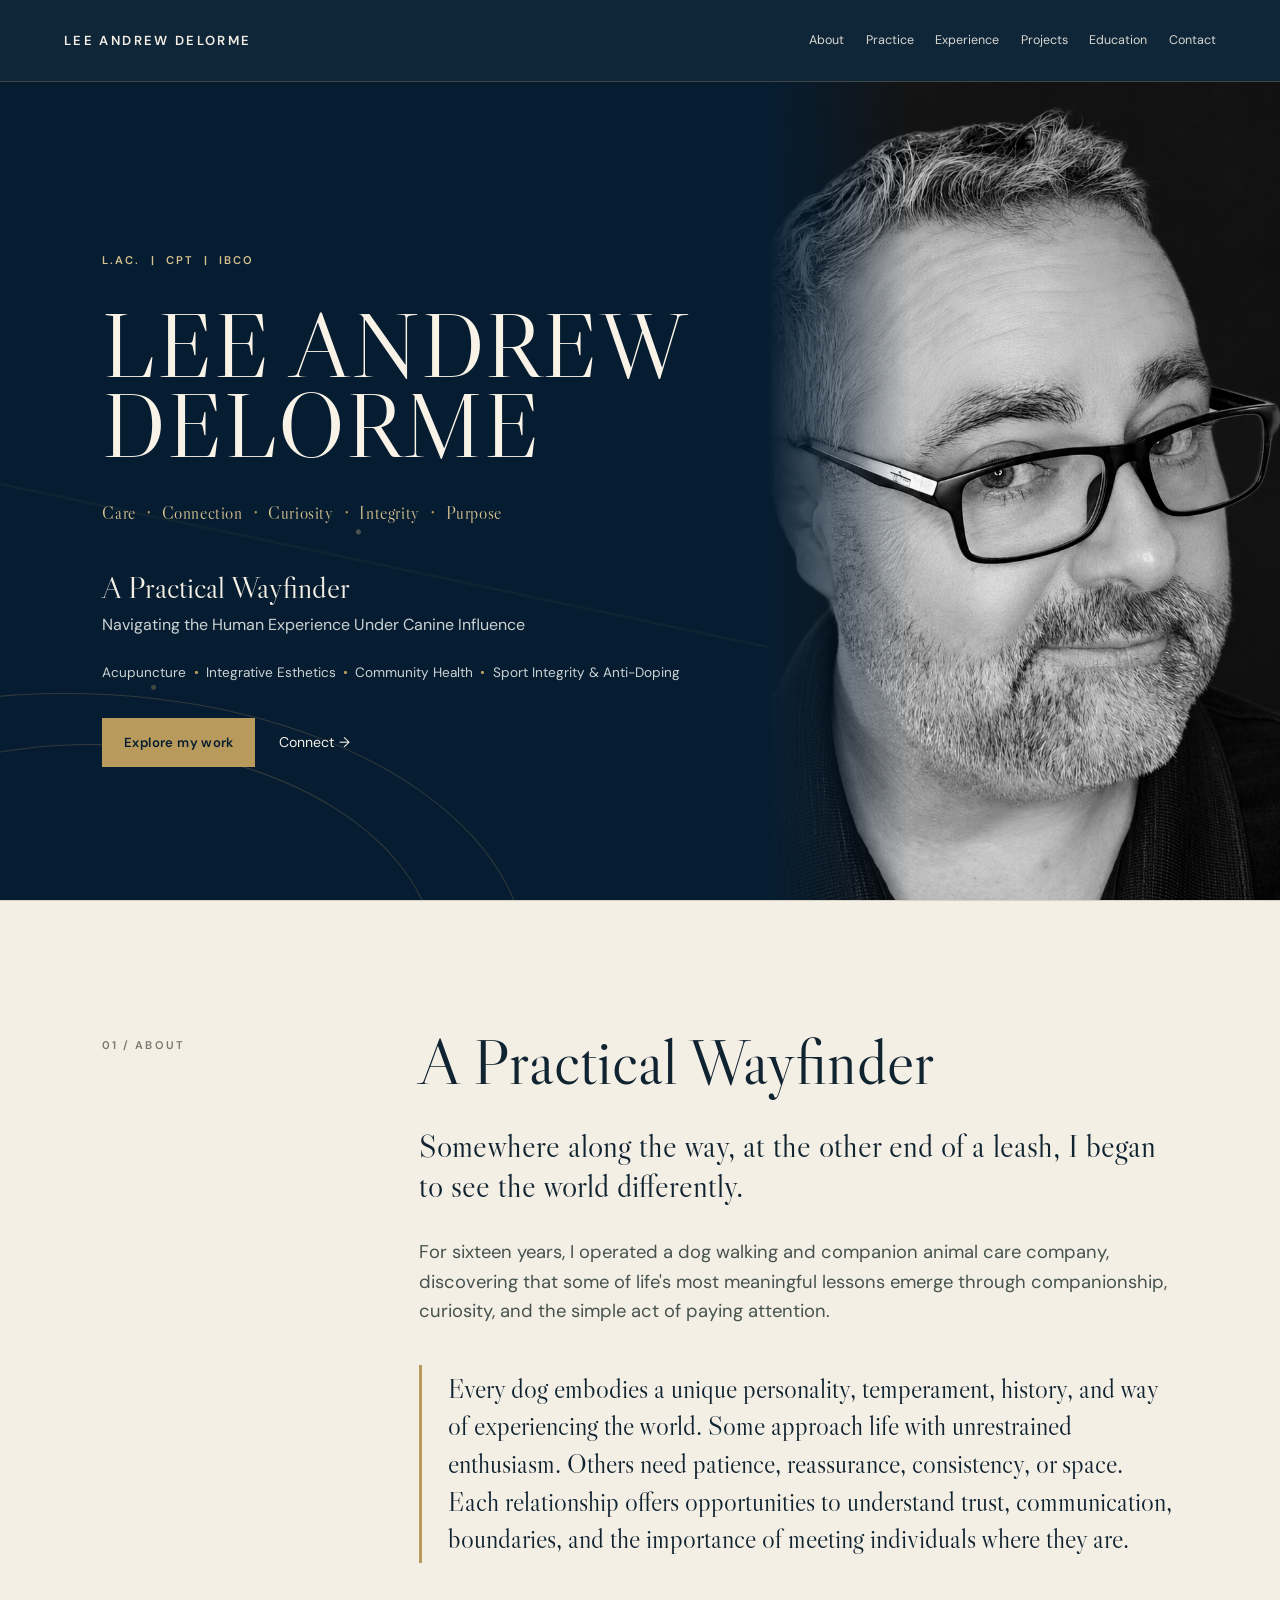
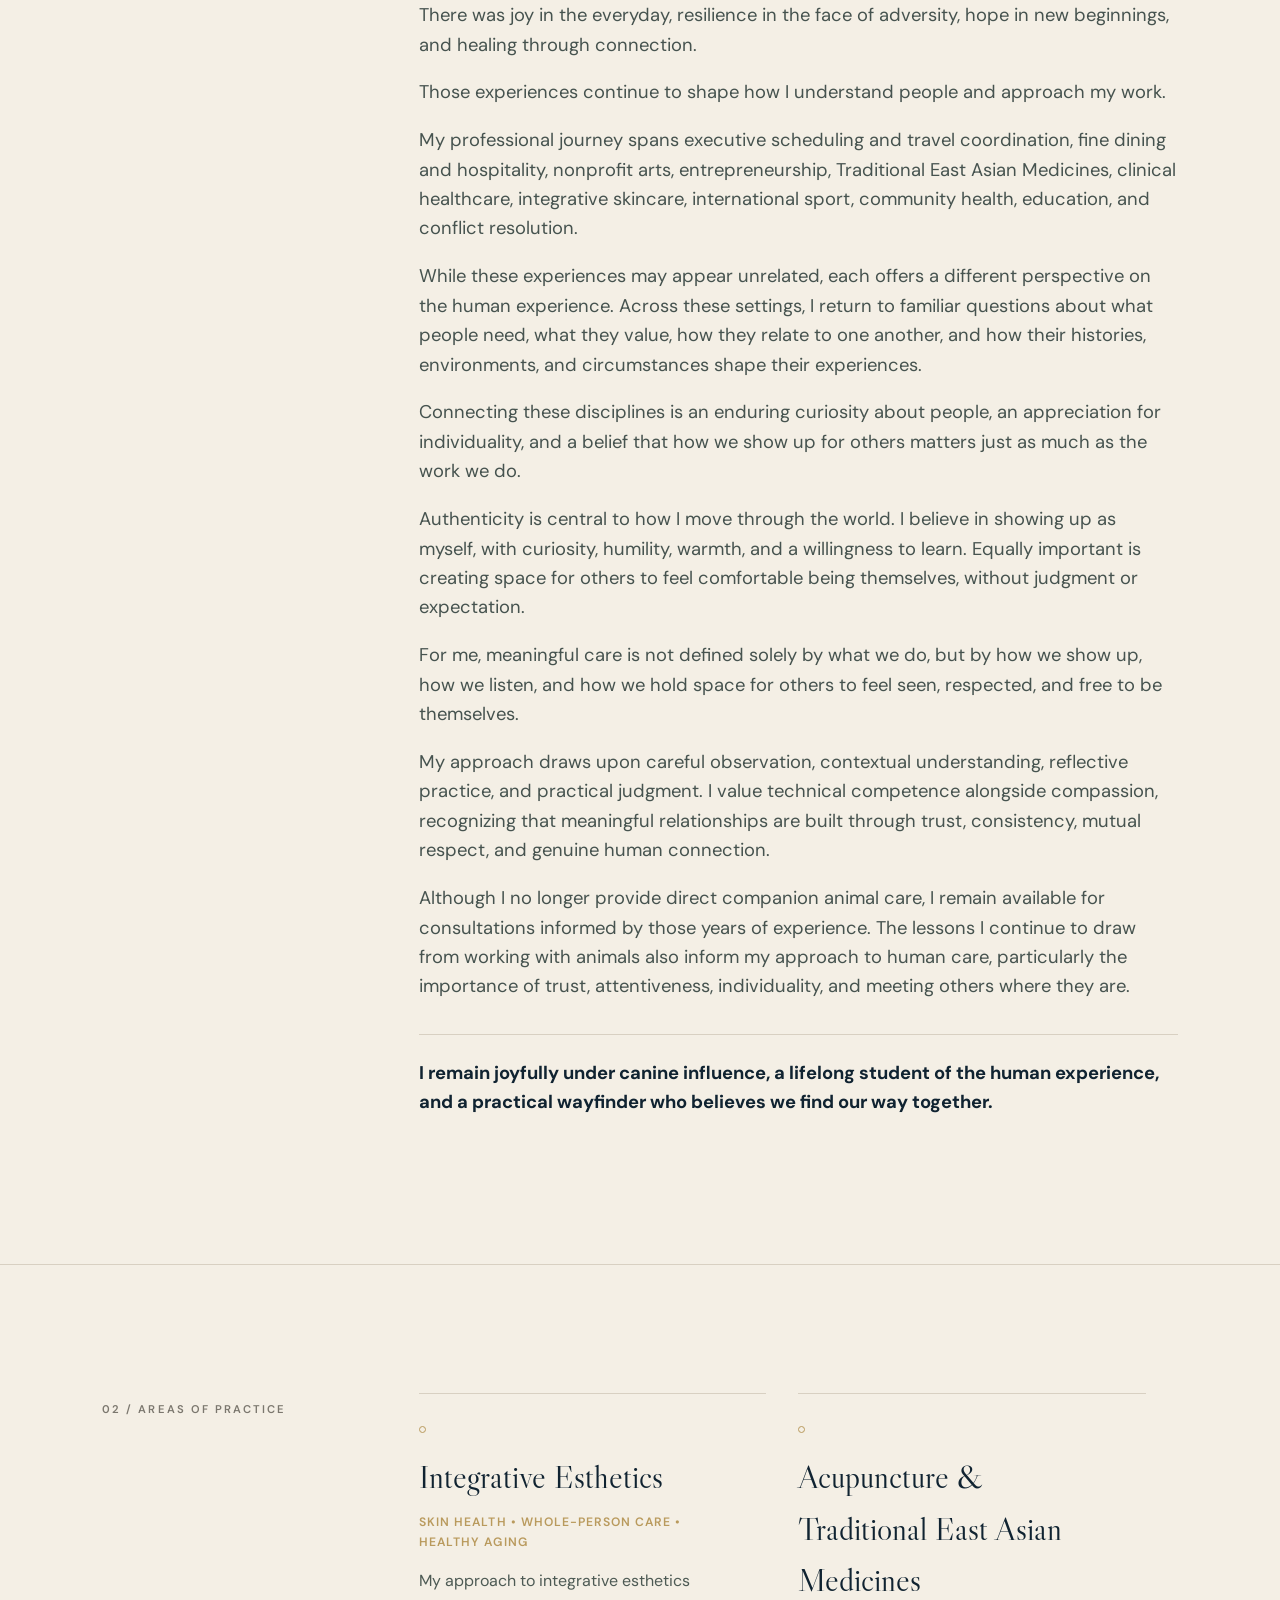
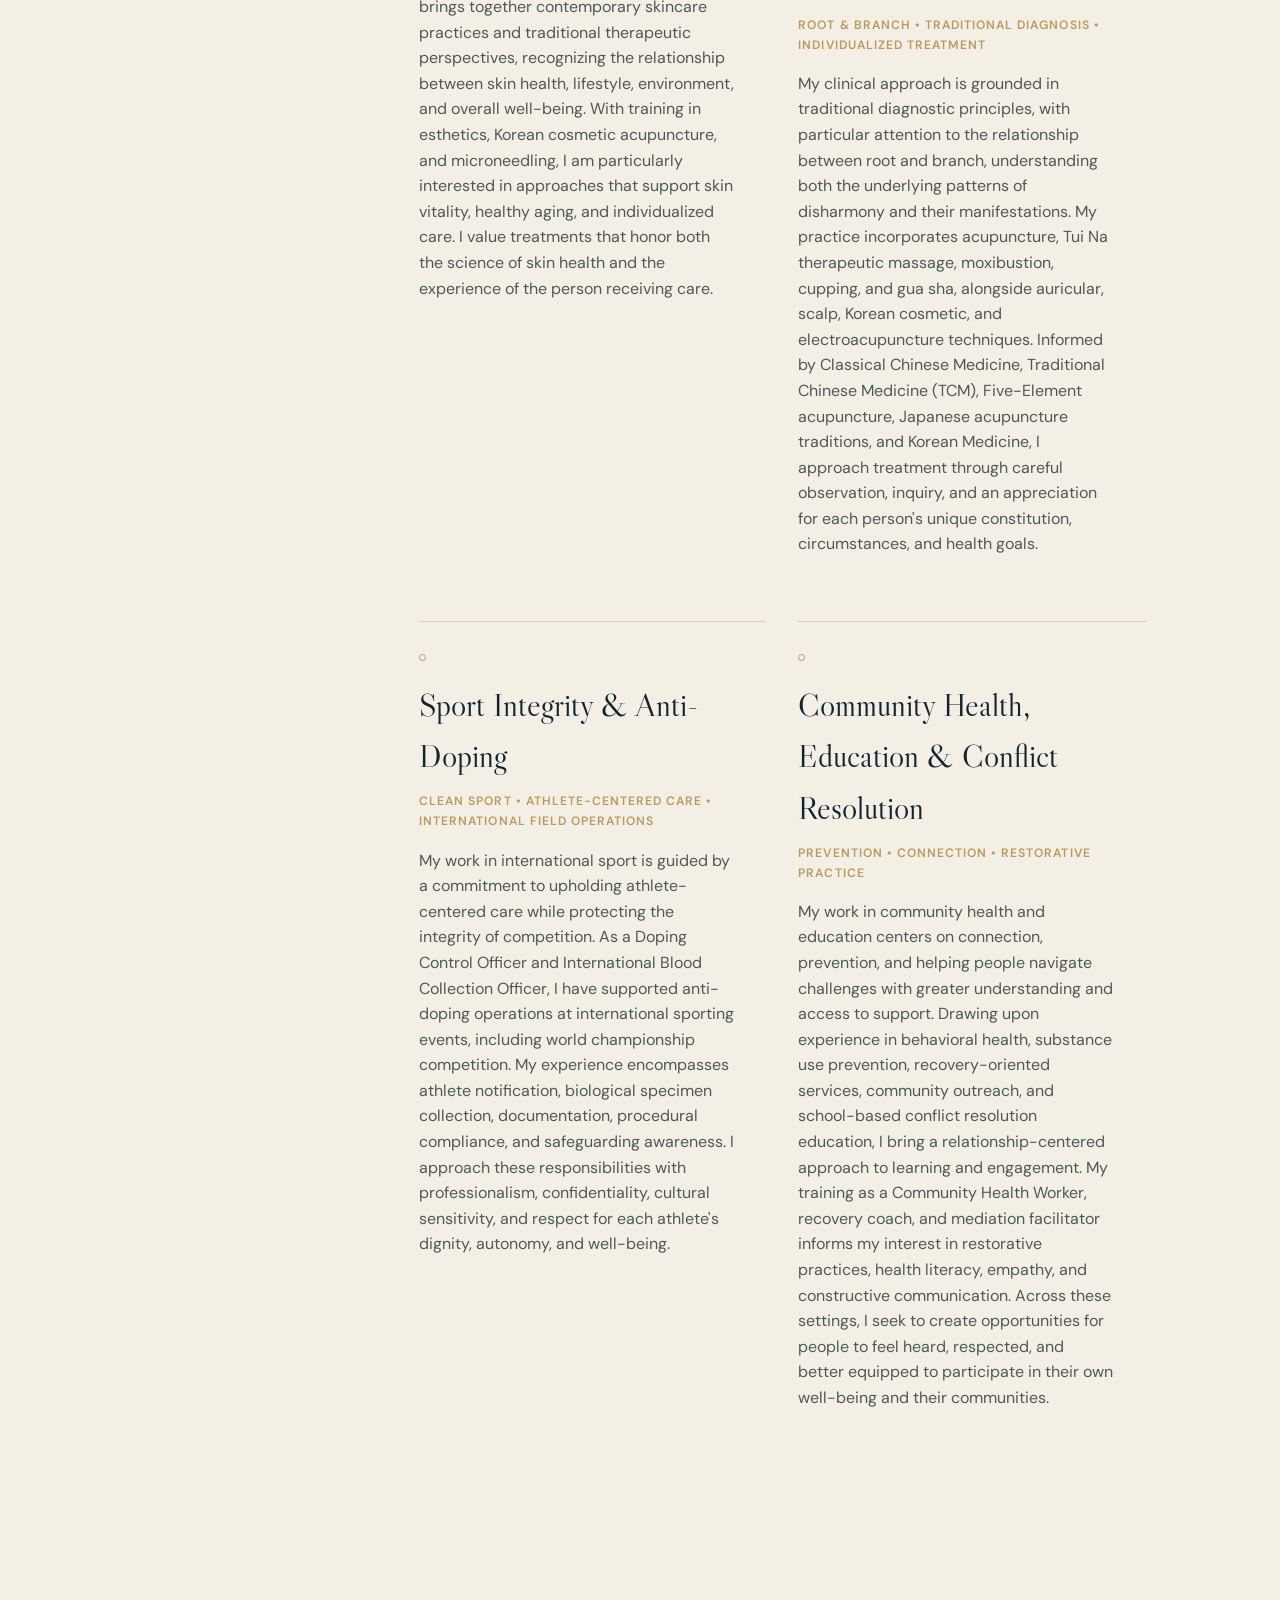
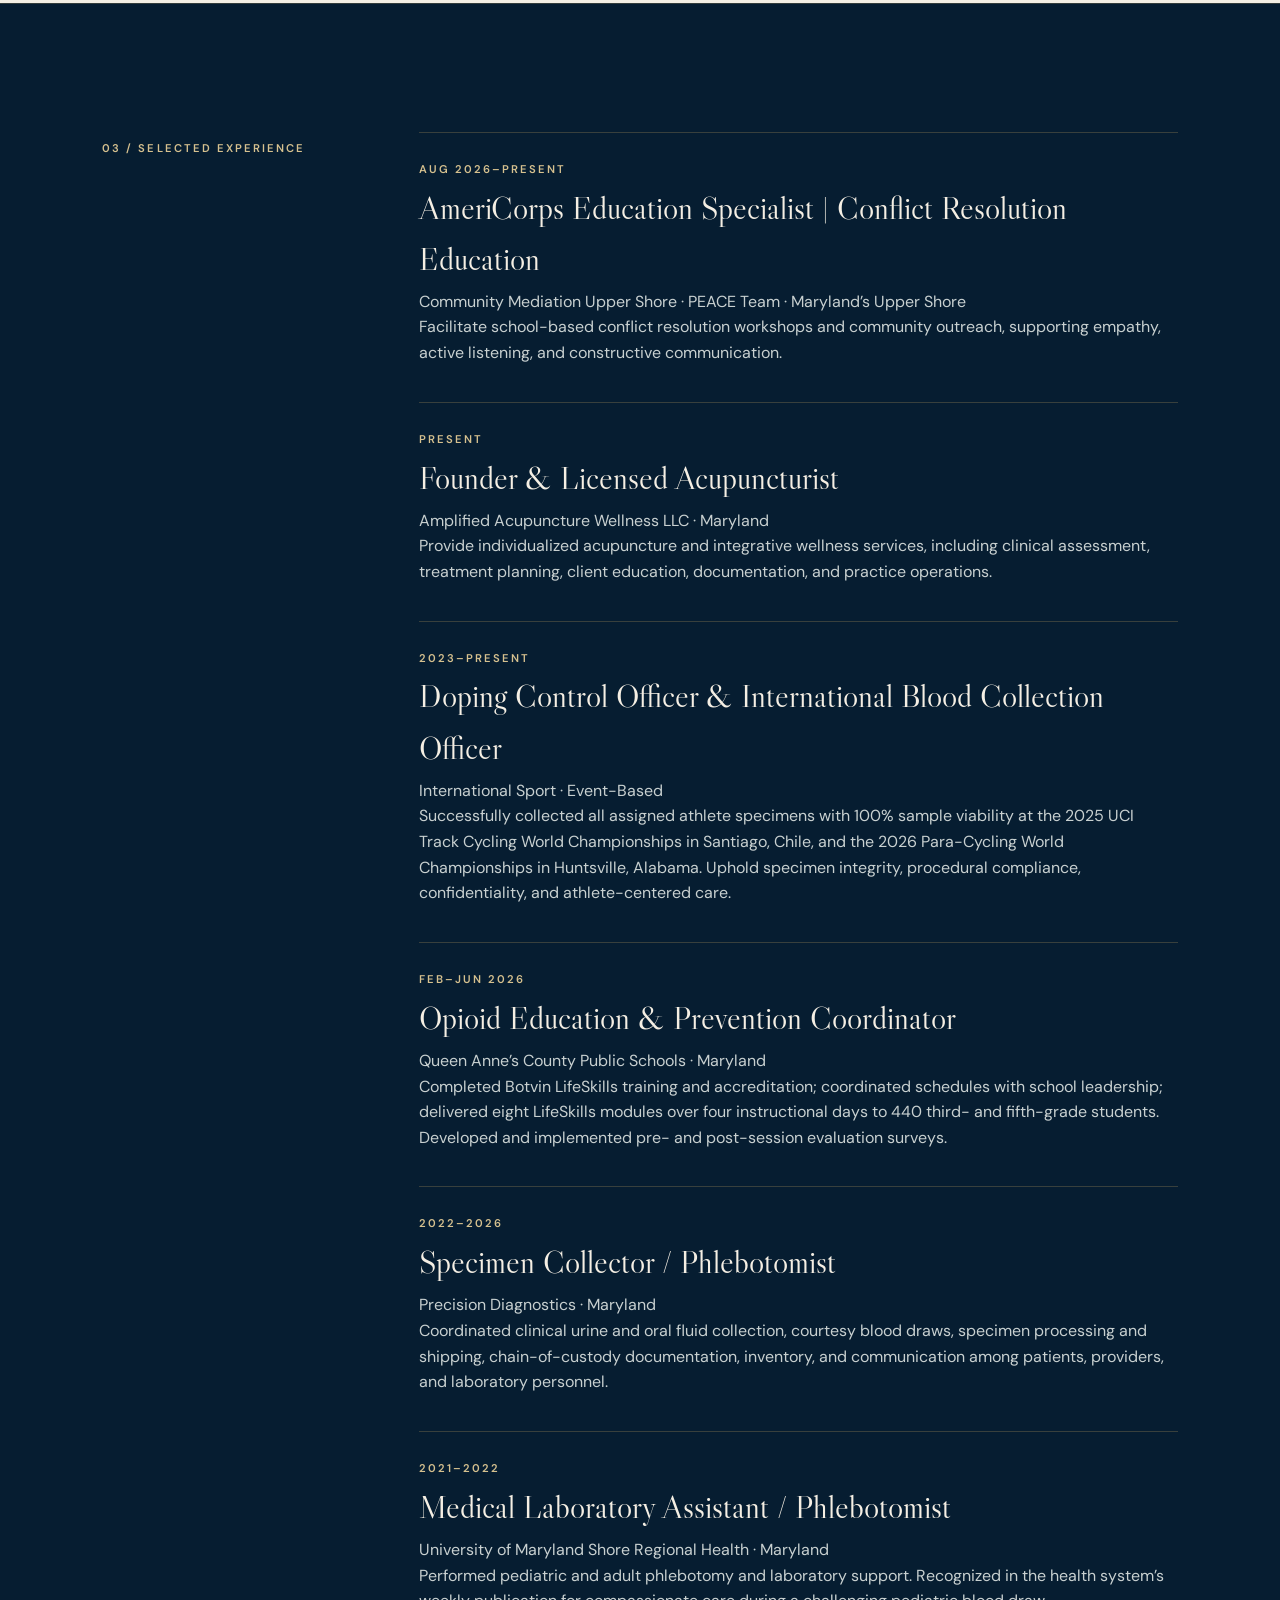
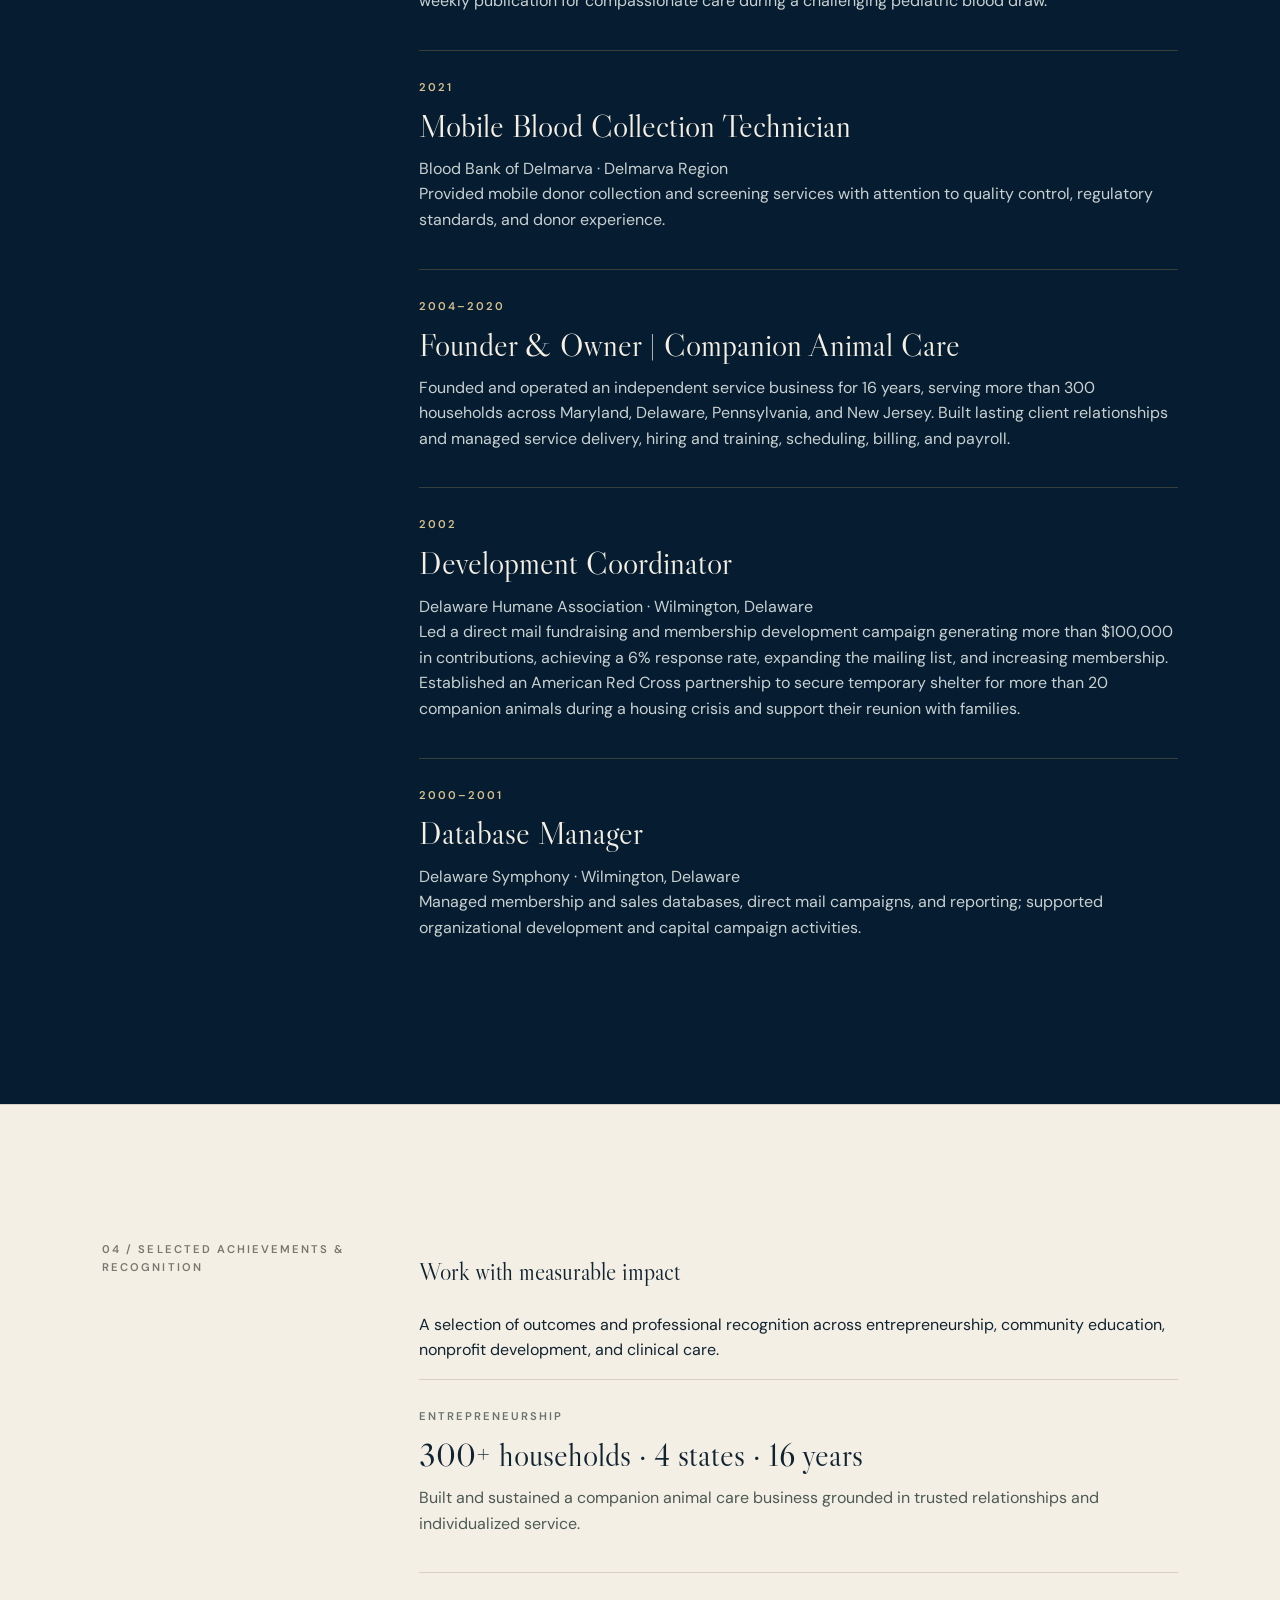
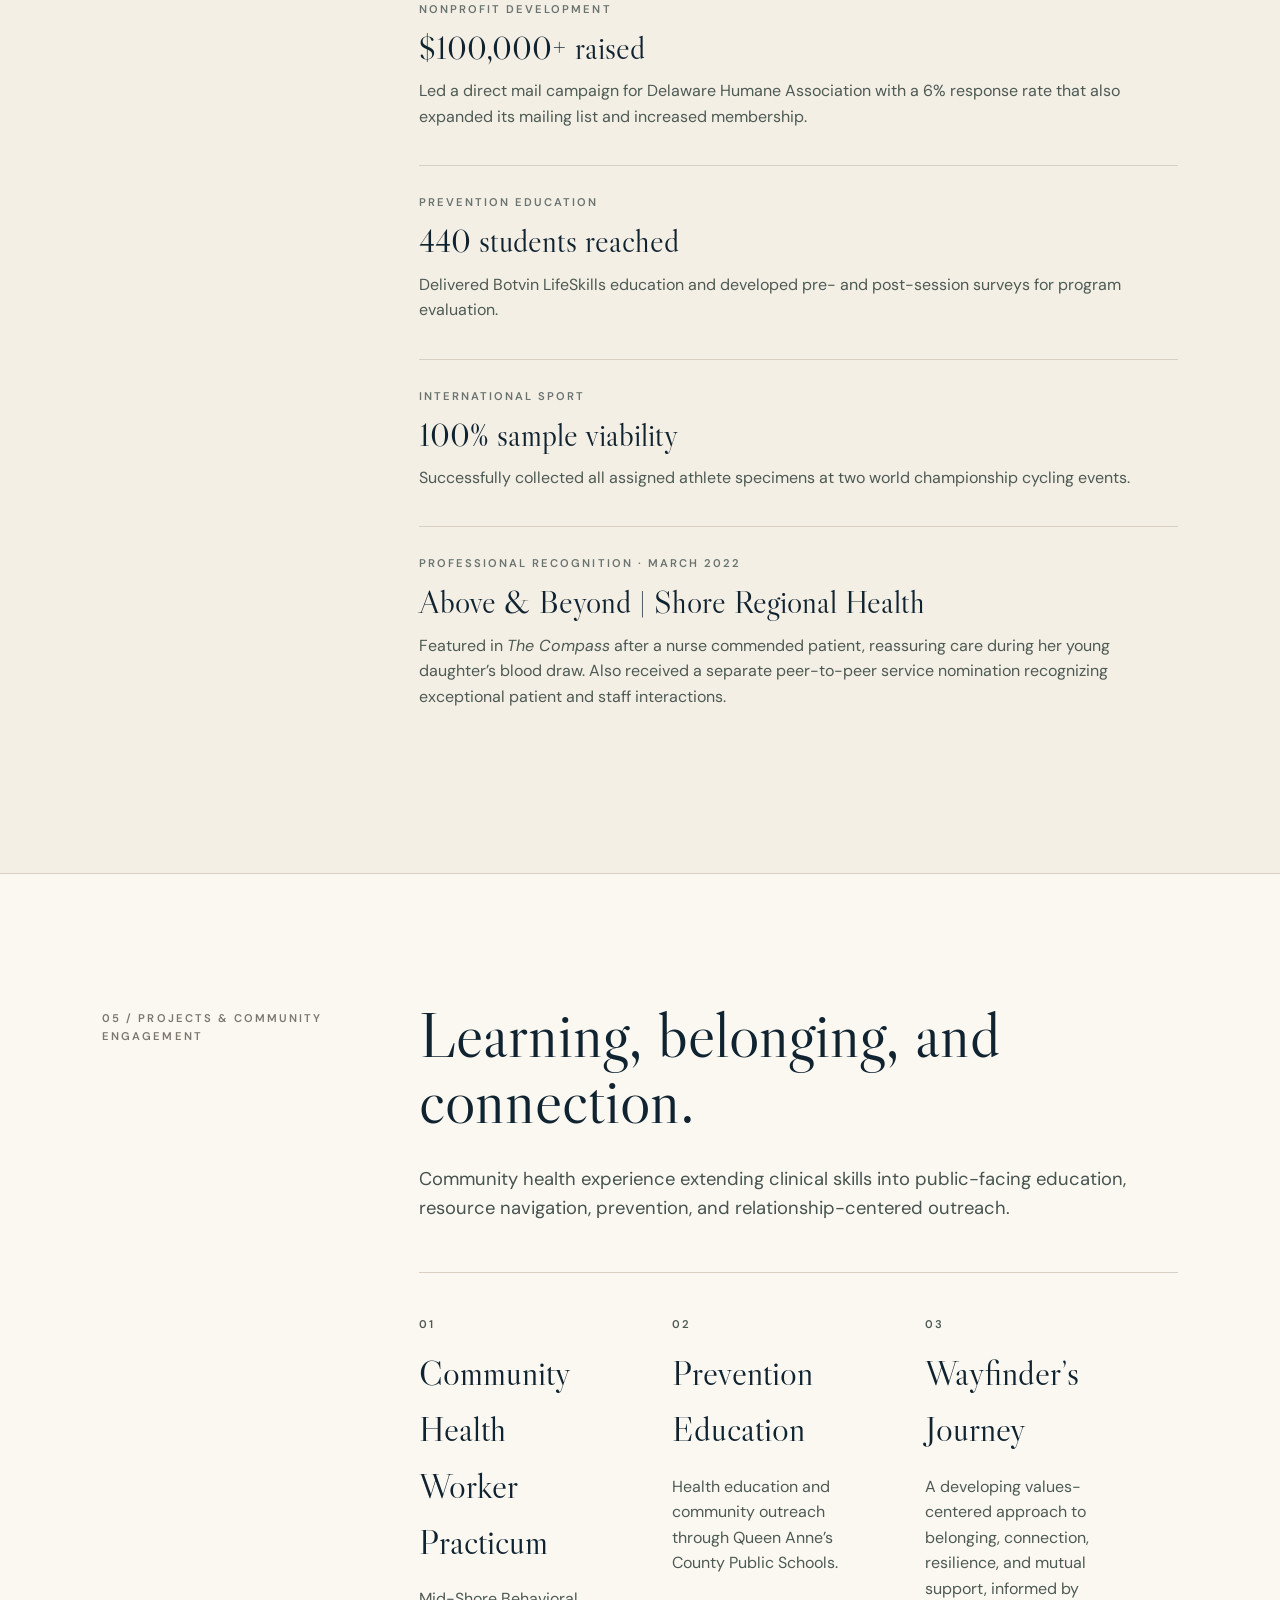
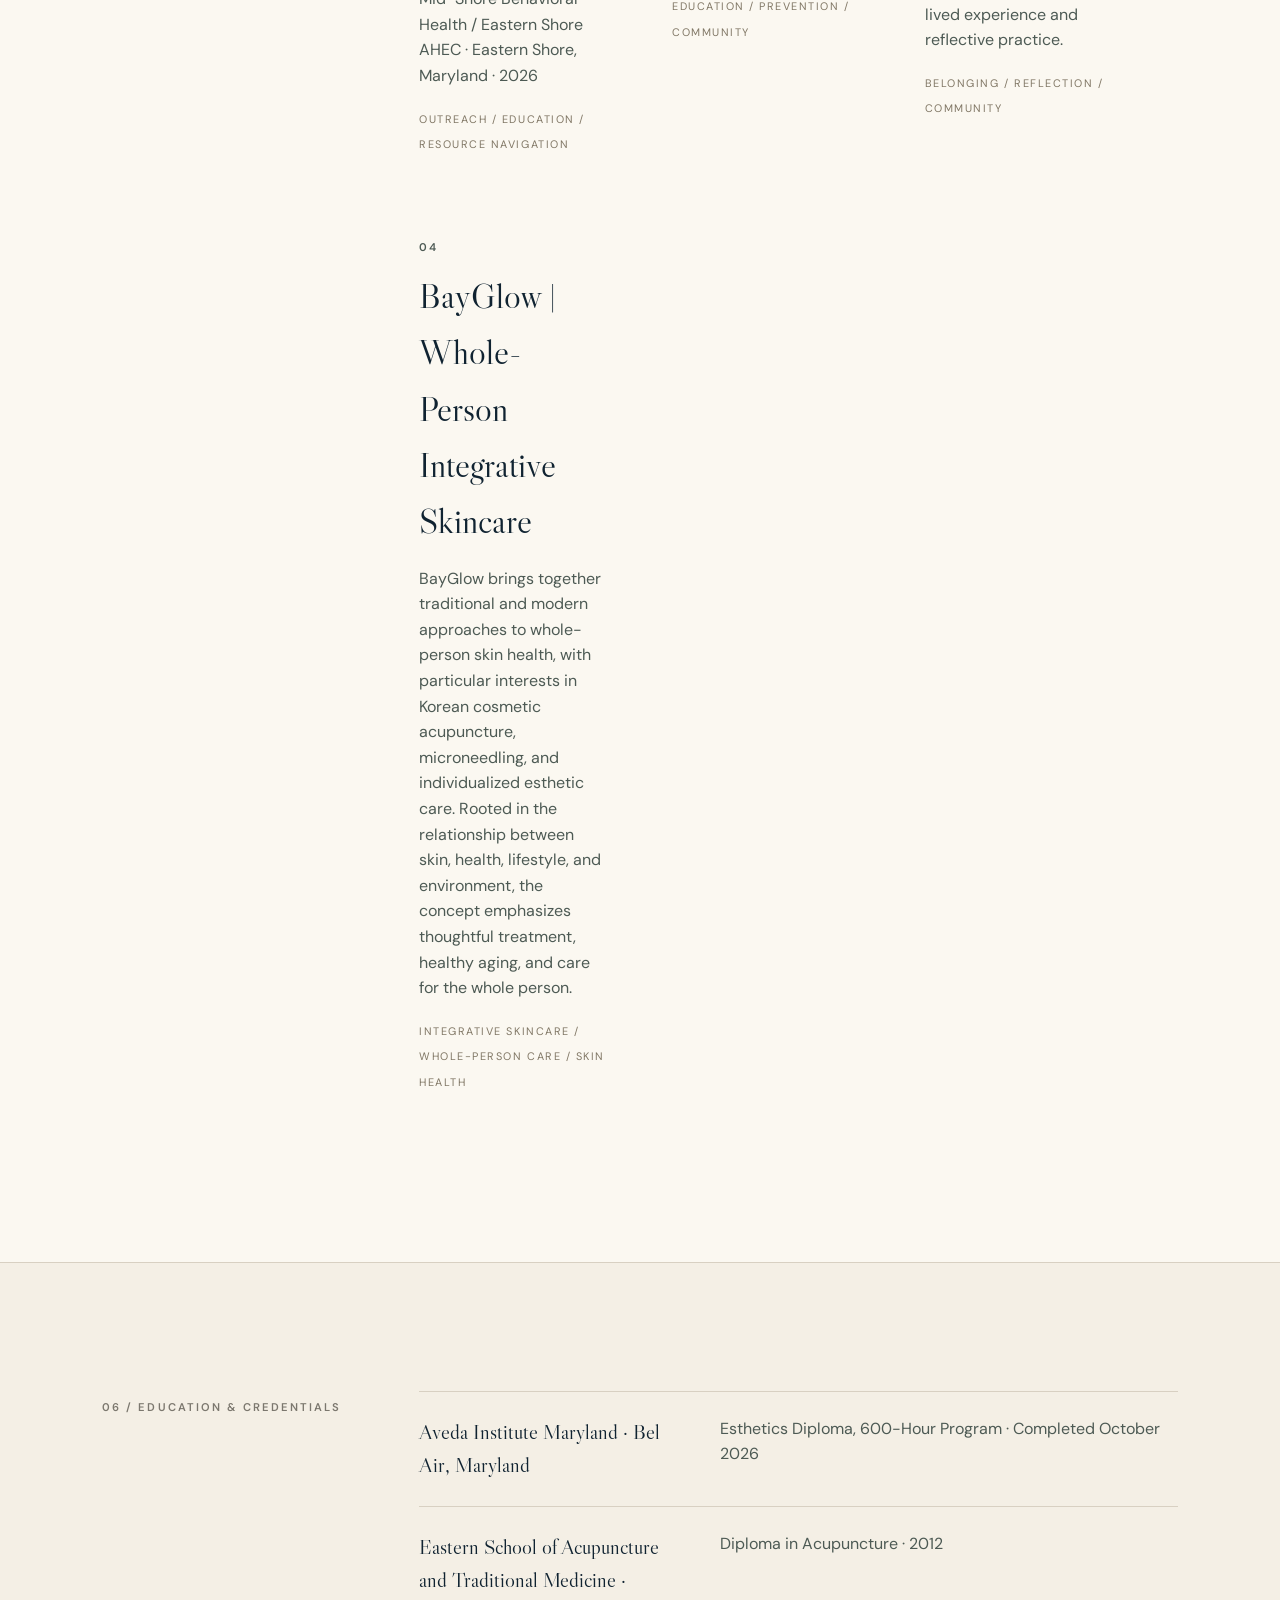
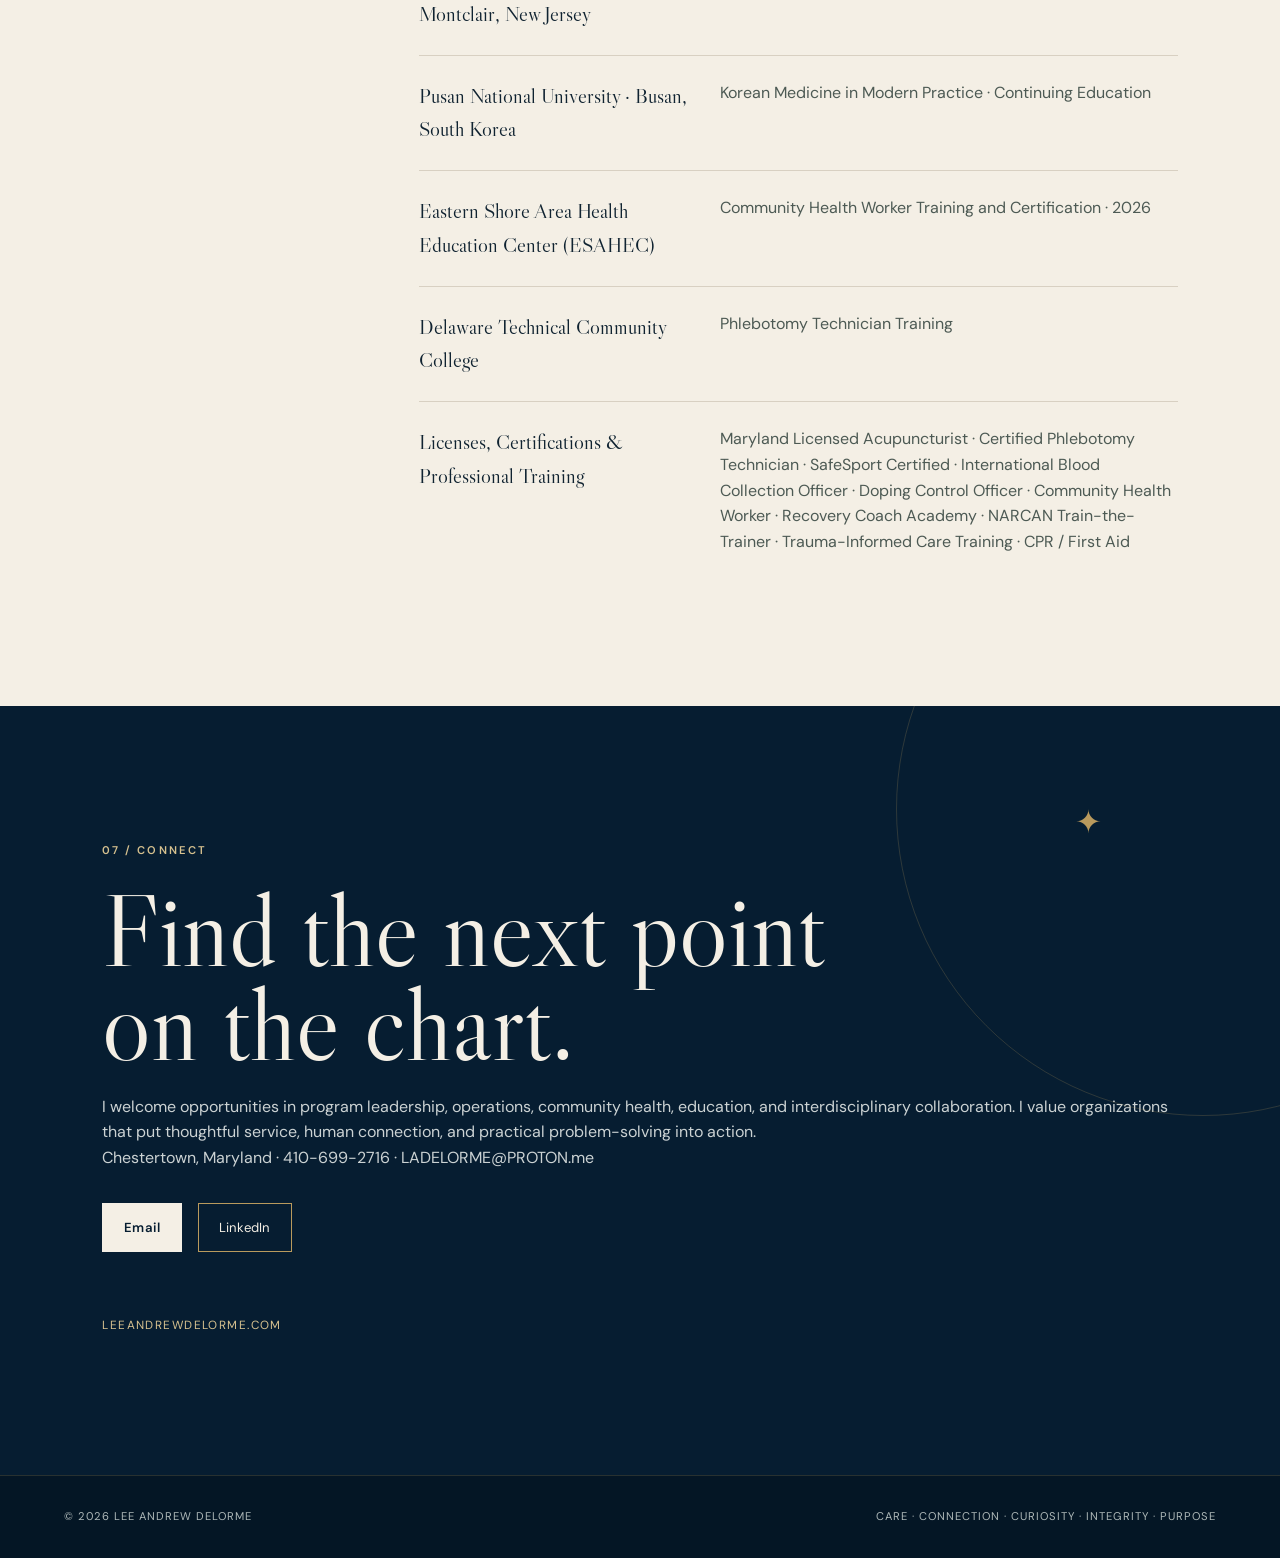
==== commit a9956663: "Add documented 6 percent response rate to fundraising achievements" ====
--- a/index.html
+++ b/index.html
@@ -72,7 +72,7 @@
     <article><p class="meta">2021–2022</p><h3>Medical Laboratory Assistant / Phlebotomist</h3><p>University of Maryland Shore Regional Health · Maryland<br>Performed pediatric and adult phlebotomy and laboratory support. Recognized in the health system’s weekly publication for compassionate care during a challenging pediatric blood draw.</p></article>
     <article><p class="meta">2021</p><h3>Mobile Blood Collection Technician</h3><p>Blood Bank of Delmarva · Delmarva Region<br>Provided mobile donor collection and screening services with attention to quality control, regulatory standards, and donor experience.</p></article>
     <article><p class="meta">2004–2020</p><h3>Founder &amp; Owner | Companion Animal Care</h3><p>Founded and operated an independent service business for 16 years, serving more than 300 households across Maryland, Delaware, Pennsylvania, and New Jersey. Built lasting client relationships and managed service delivery, hiring and training, scheduling, billing, and payroll.</p></article>
-    <article><p class="meta">2002</p><h3>Development Coordinator</h3><p>Delaware Humane Association · Wilmington, Delaware<br>Led a direct mail fundraising and membership development campaign generating more than $100,000 in contributions, expanding the mailing list and increasing membership. Established an American Red Cross partnership to secure temporary shelter for more than 20 companion animals during a housing crisis and support their reunion with families.</p></article>
+    <article><p class="meta">2002</p><h3>Development Coordinator</h3><p>Delaware Humane Association · Wilmington, Delaware<br>Led a direct mail fundraising and membership development campaign generating more than $100,000 in contributions, achieving a 6% response rate, expanding the mailing list, and increasing membership. Established an American Red Cross partnership to secure temporary shelter for more than 20 companion animals during a housing crisis and support their reunion with families.</p></article>
     <article><p class="meta">2000–2001</p><h3>Database Manager</h3><p>Delaware Symphony · Wilmington, Delaware<br>Managed membership and sales databases, direct mail campaigns, and reporting; supported organizational development and capital campaign activities.</p></article>
   </div>
 </section>
@@ -84,7 +84,7 @@
     <p class="lead">A selection of outcomes and professional recognition across entrepreneurship, community education, nonprofit development, and clinical care.</p>
     <div class="timeline">
       <article><p class="meta">Entrepreneurship</p><h3>300+ households · 4 states · 16 years</h3><p>Built and sustained a companion animal care business grounded in trusted relationships and individualized service.</p></article>
-      <article><p class="meta">Nonprofit Development</p><h3>$100,000+ raised</h3><p>Led a direct mail campaign for Delaware Humane Association that also expanded its mailing list and increased membership.</p></article>
+      <article><p class="meta">Nonprofit Development</p><h3>$100,000+ raised</h3><p>Led a direct mail campaign for Delaware Humane Association with a 6% response rate that also expanded its mailing list and increased membership.</p></article>
       <article><p class="meta">Prevention Education</p><h3>440 students reached</h3><p>Delivered Botvin LifeSkills education and developed pre- and post-session surveys for program evaluation.</p></article>
       <article><p class="meta">International Sport</p><h3>100% sample viability</h3><p>Successfully collected all assigned athlete specimens at two world championship cycling events.</p></article>
       <article><p class="meta">Professional Recognition · March 2022</p><h3>Above &amp; Beyond | Shore Regional Health</h3><p>Featured in <em>The Compass</em> after a nurse commended patient, reassuring care during her young daughter’s blood draw. Also received a separate peer-to-peer service nomination recognizing exceptional patient and staff interactions.</p></article>
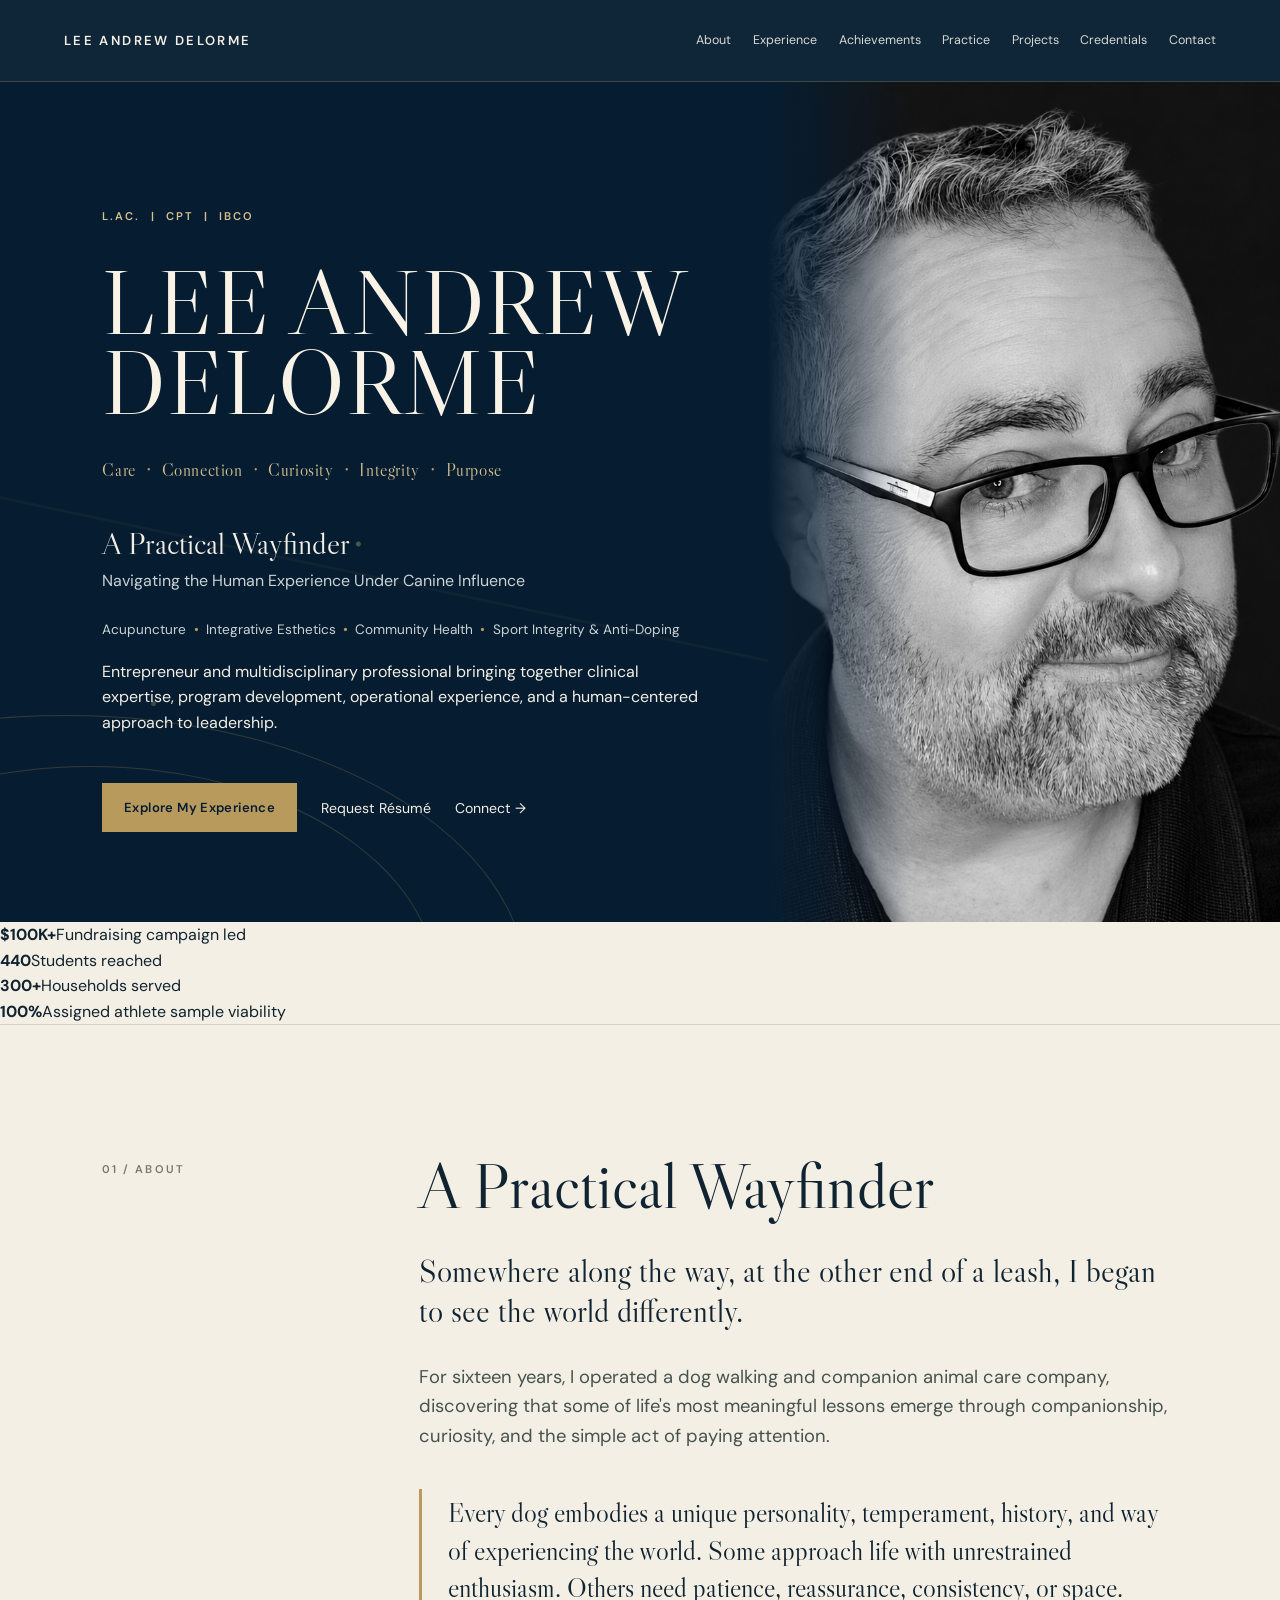
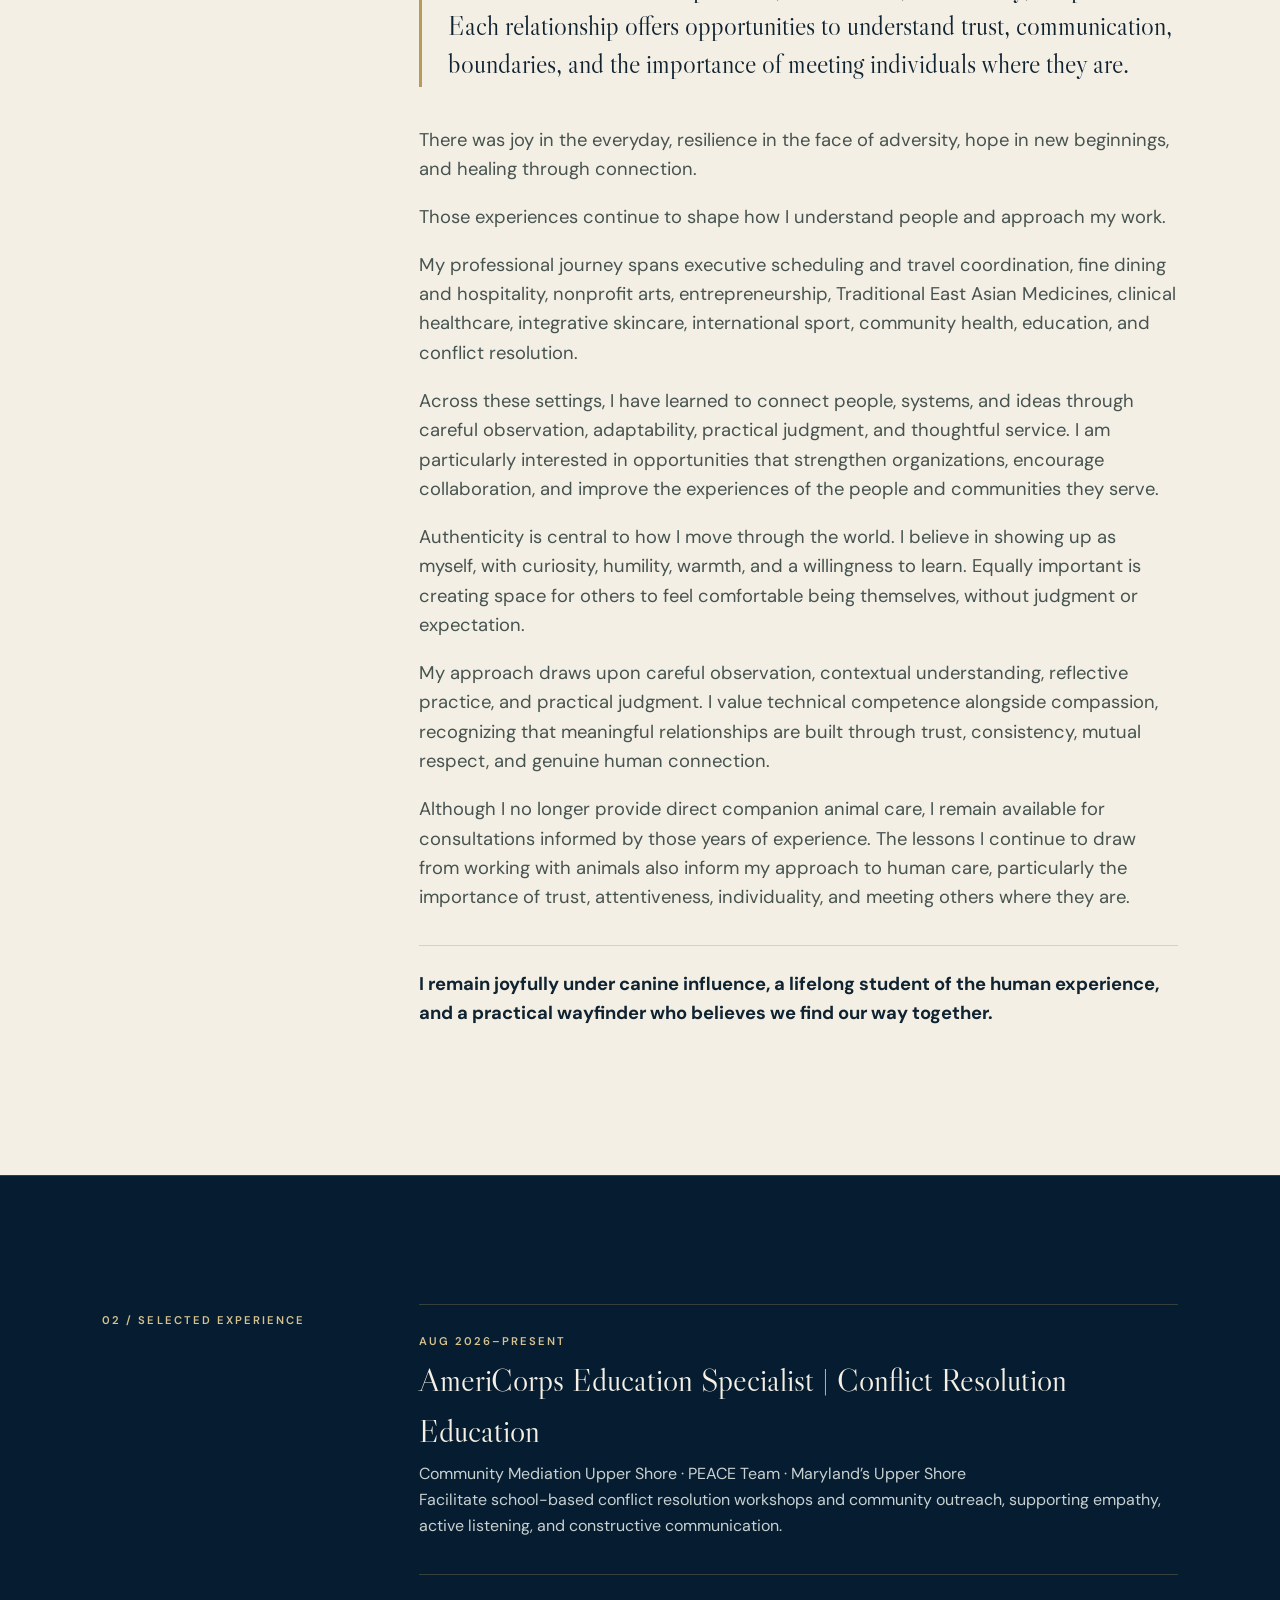
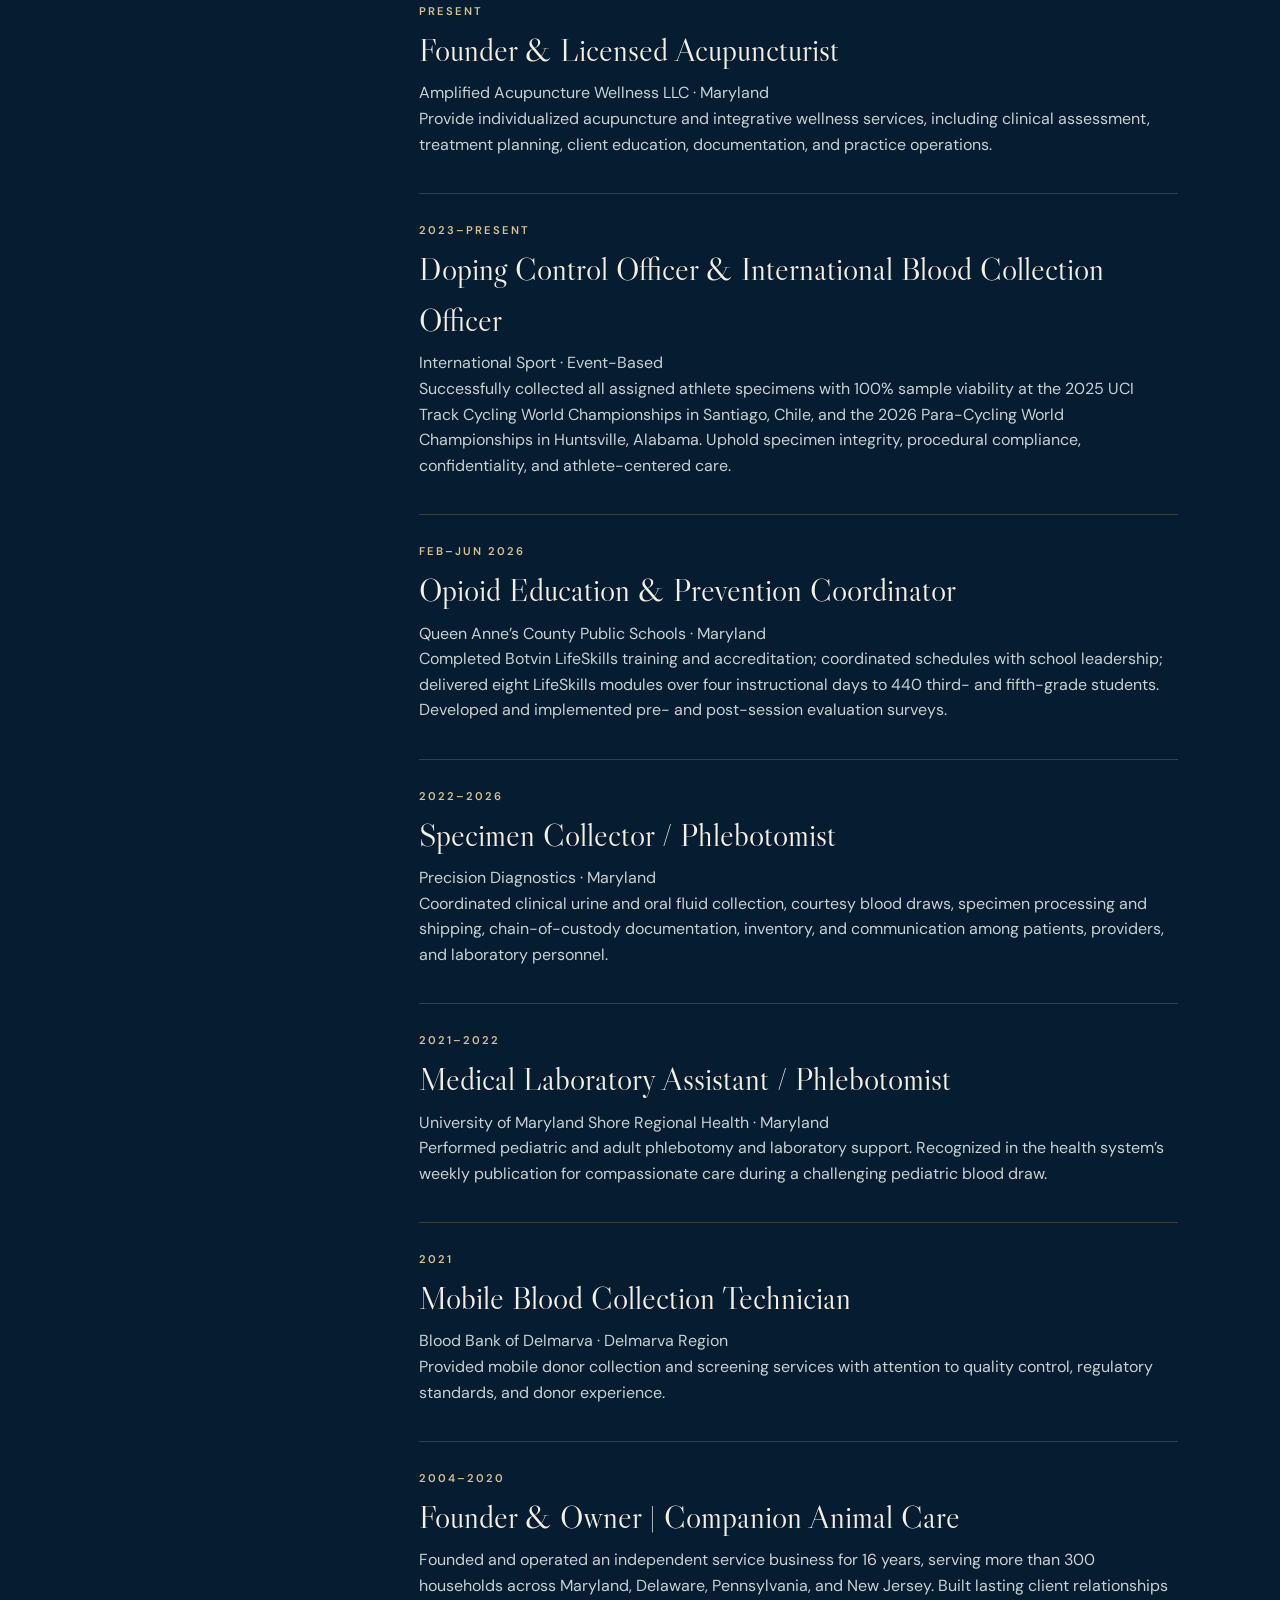
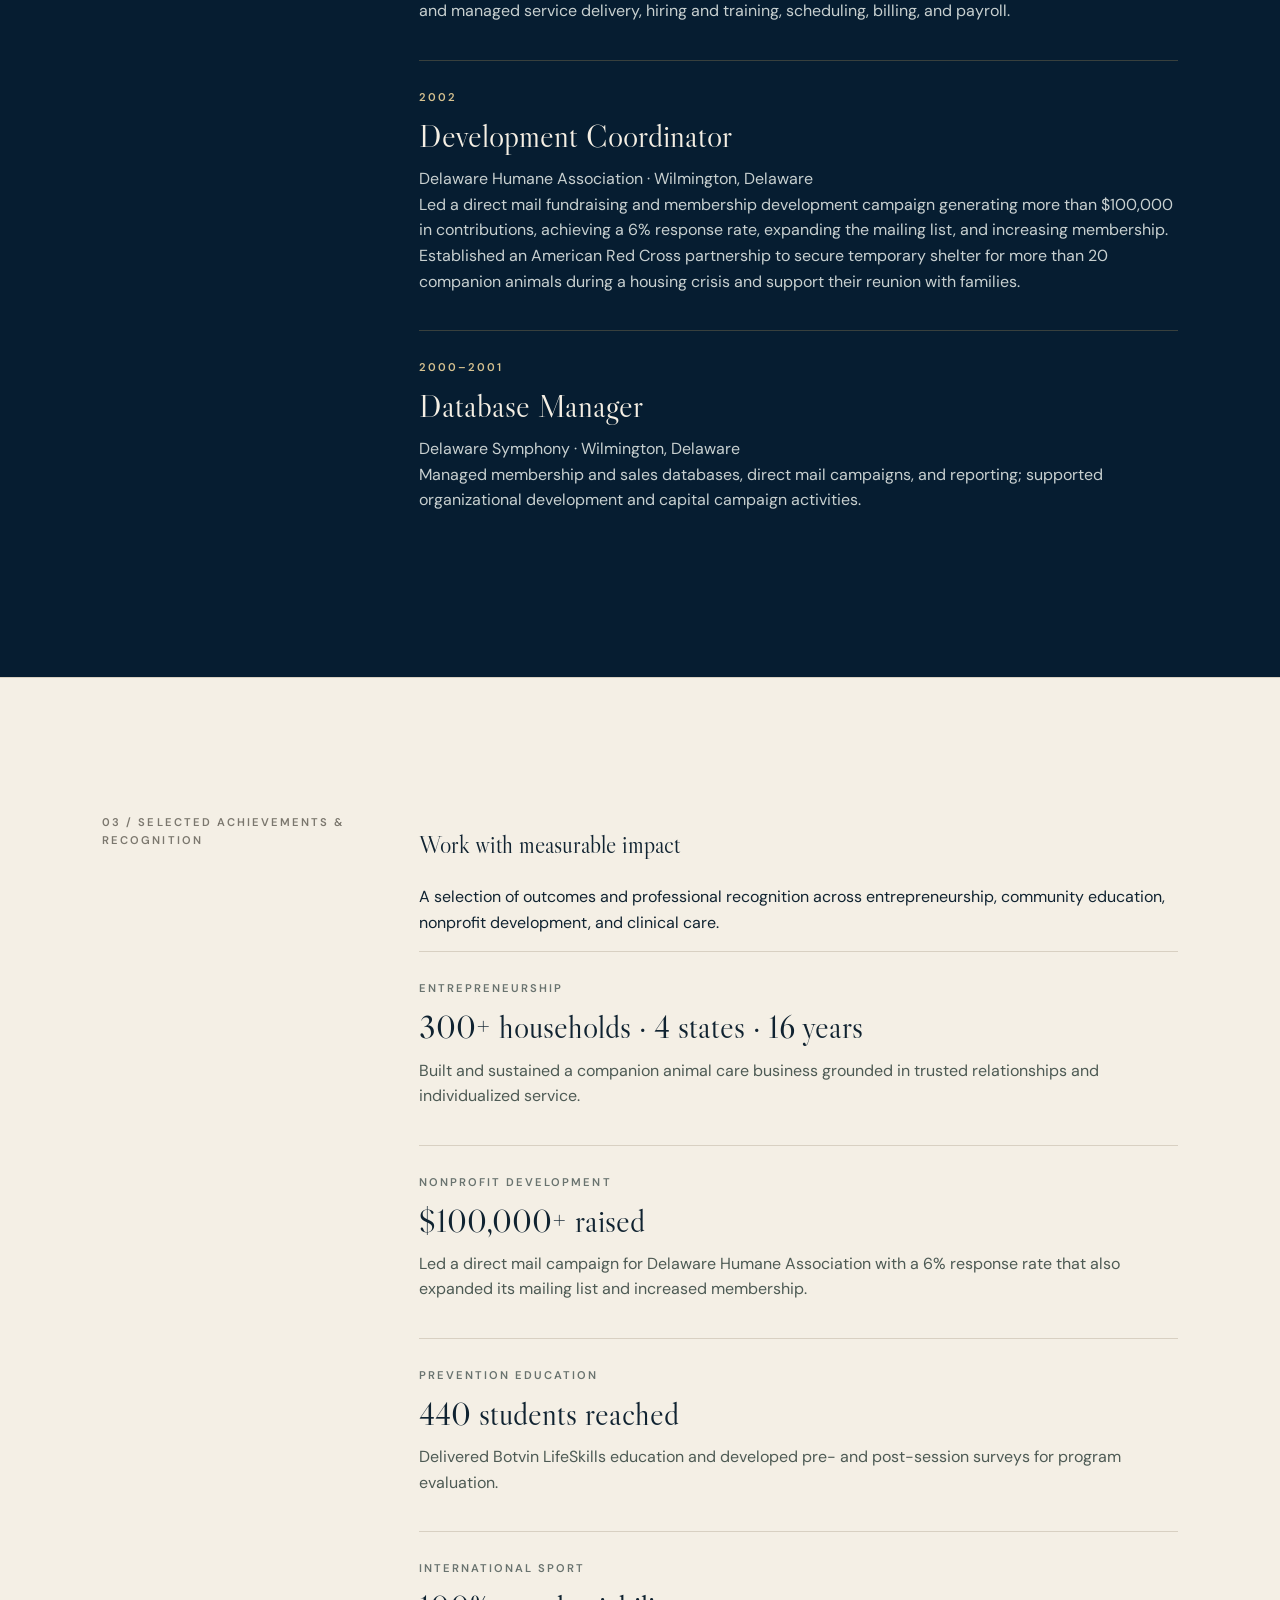
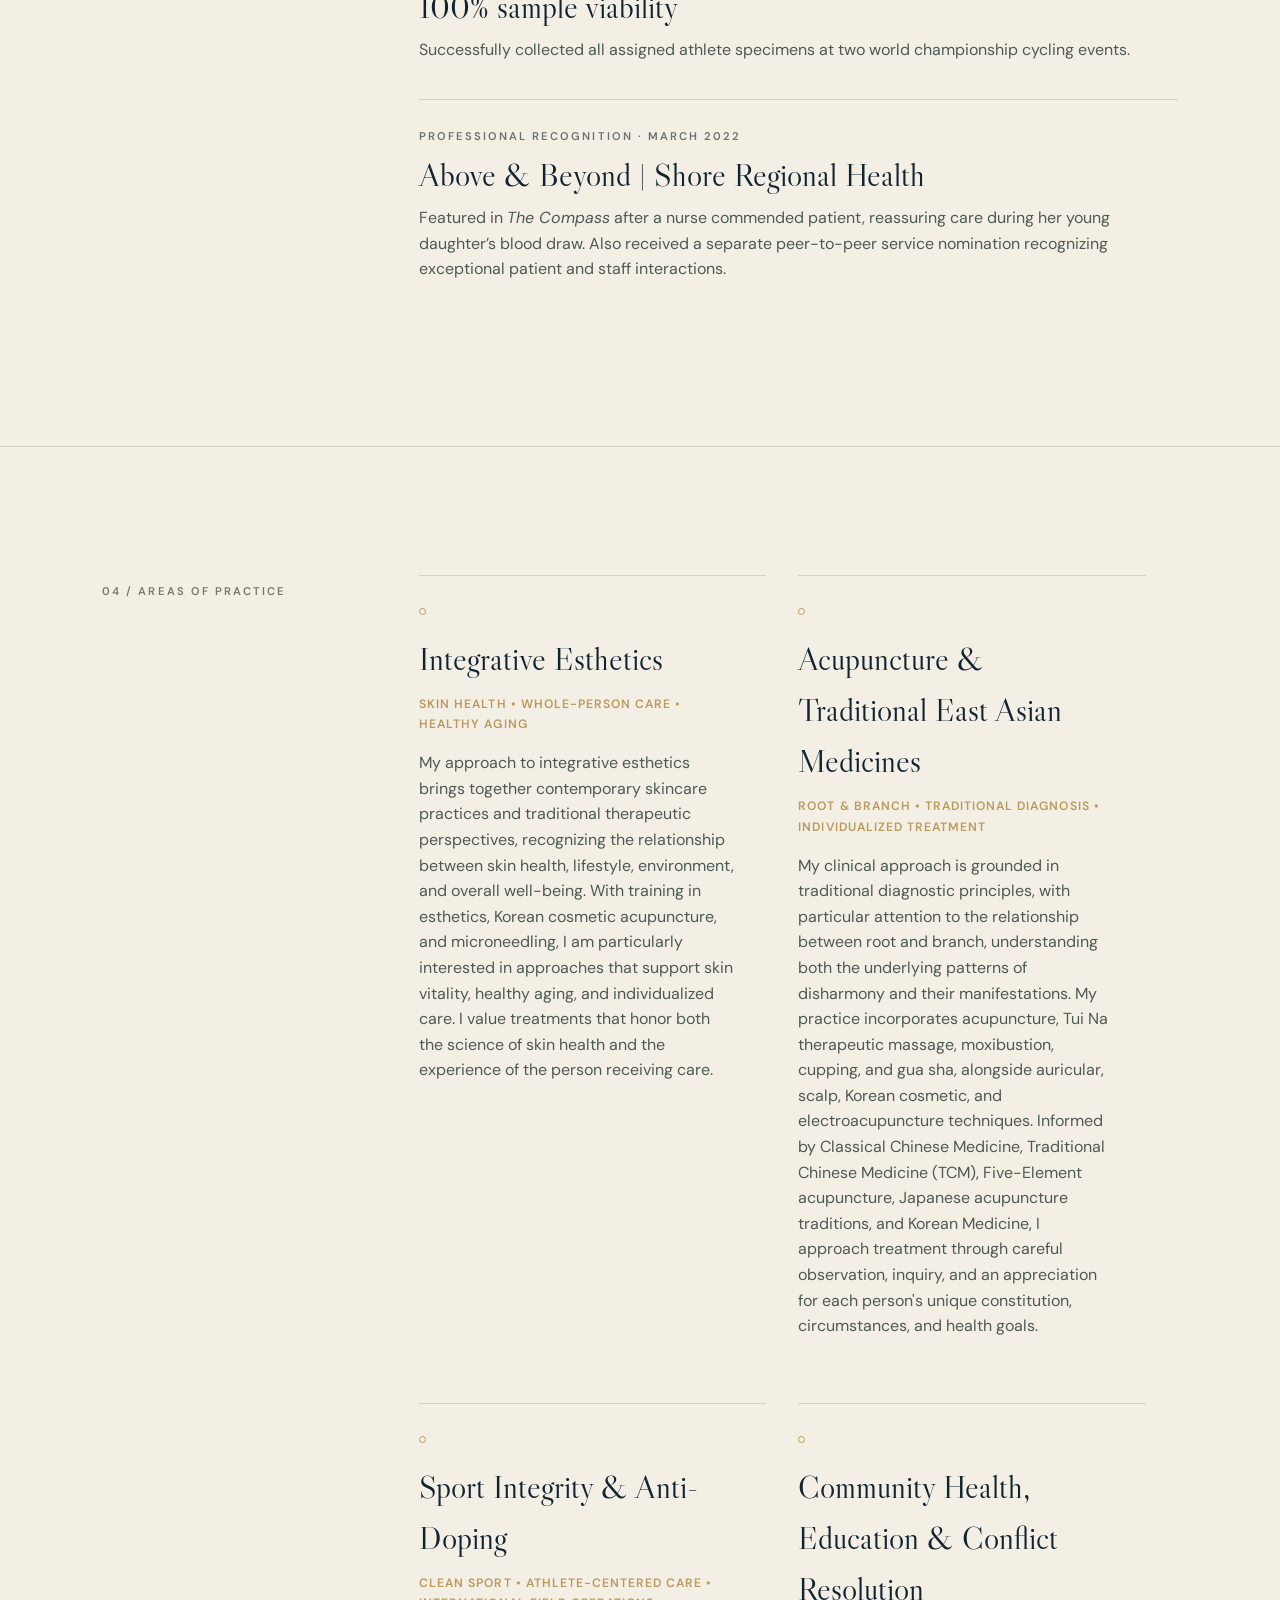
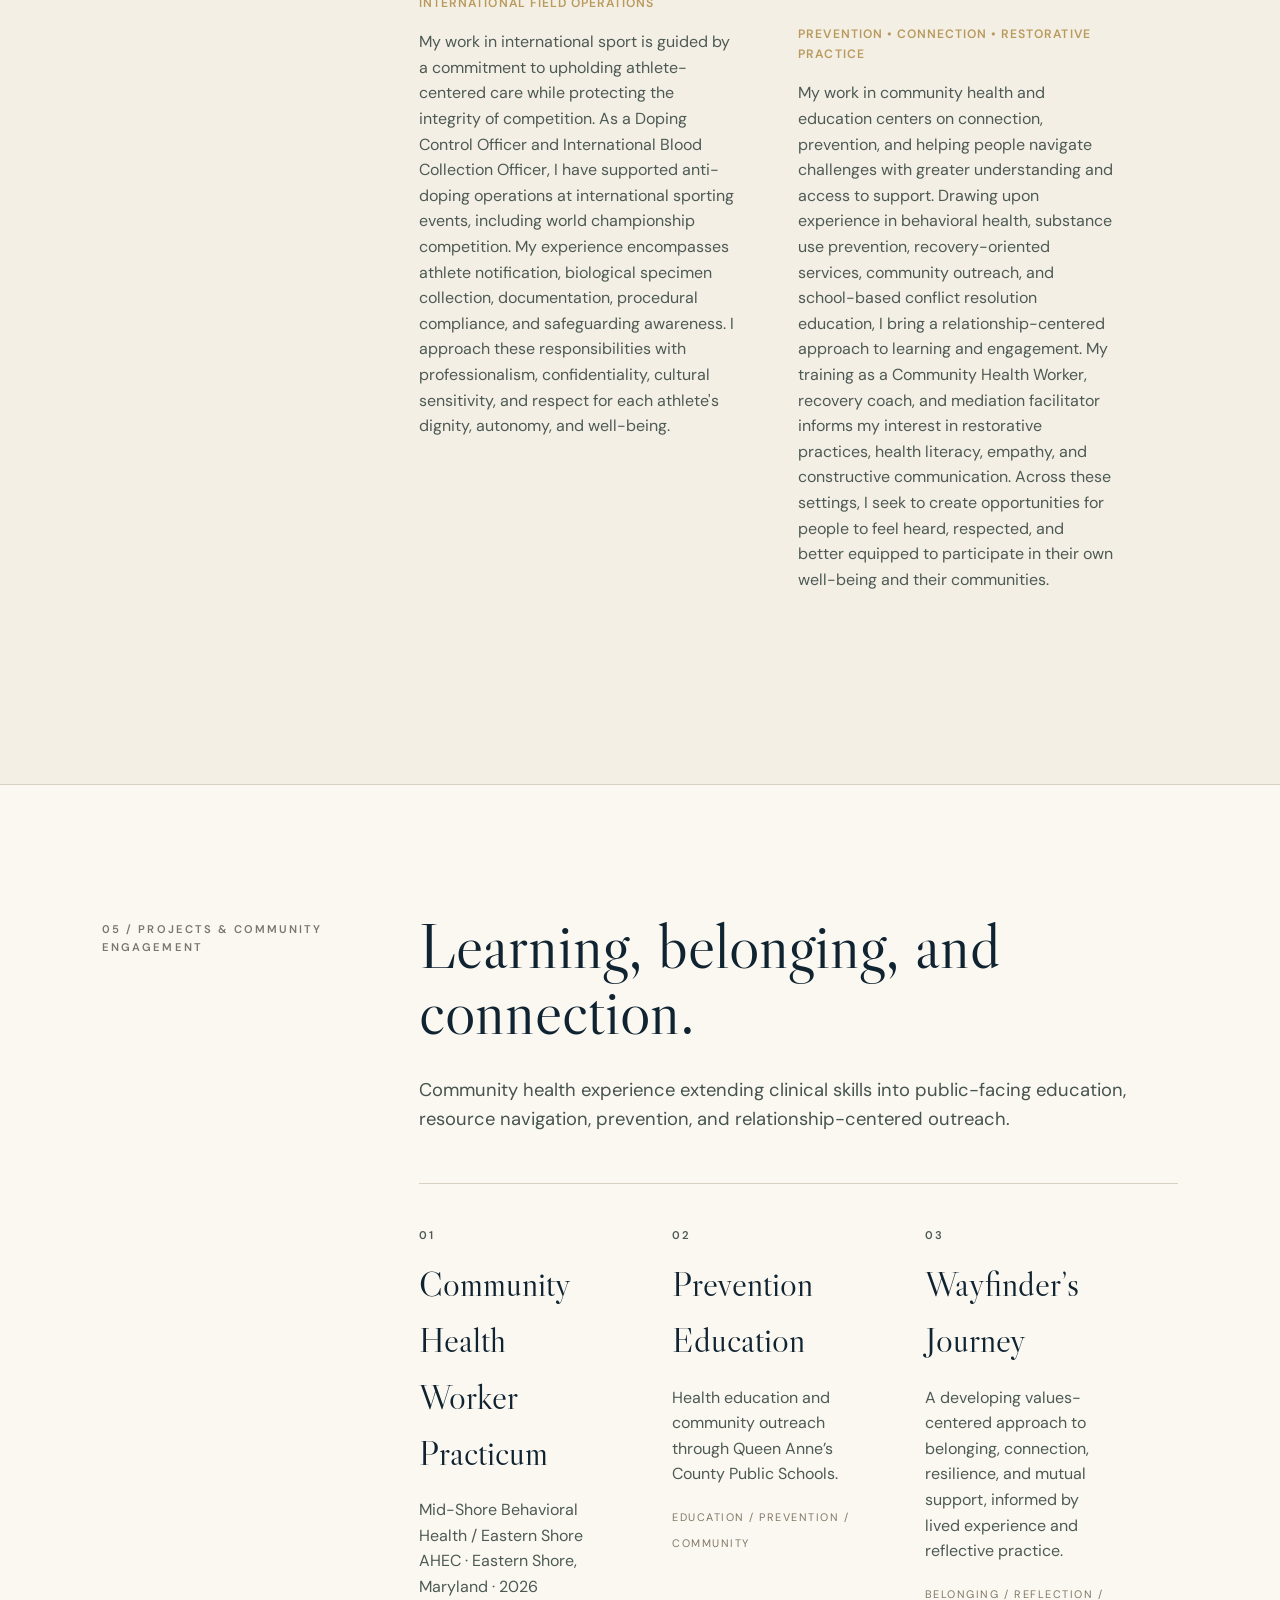
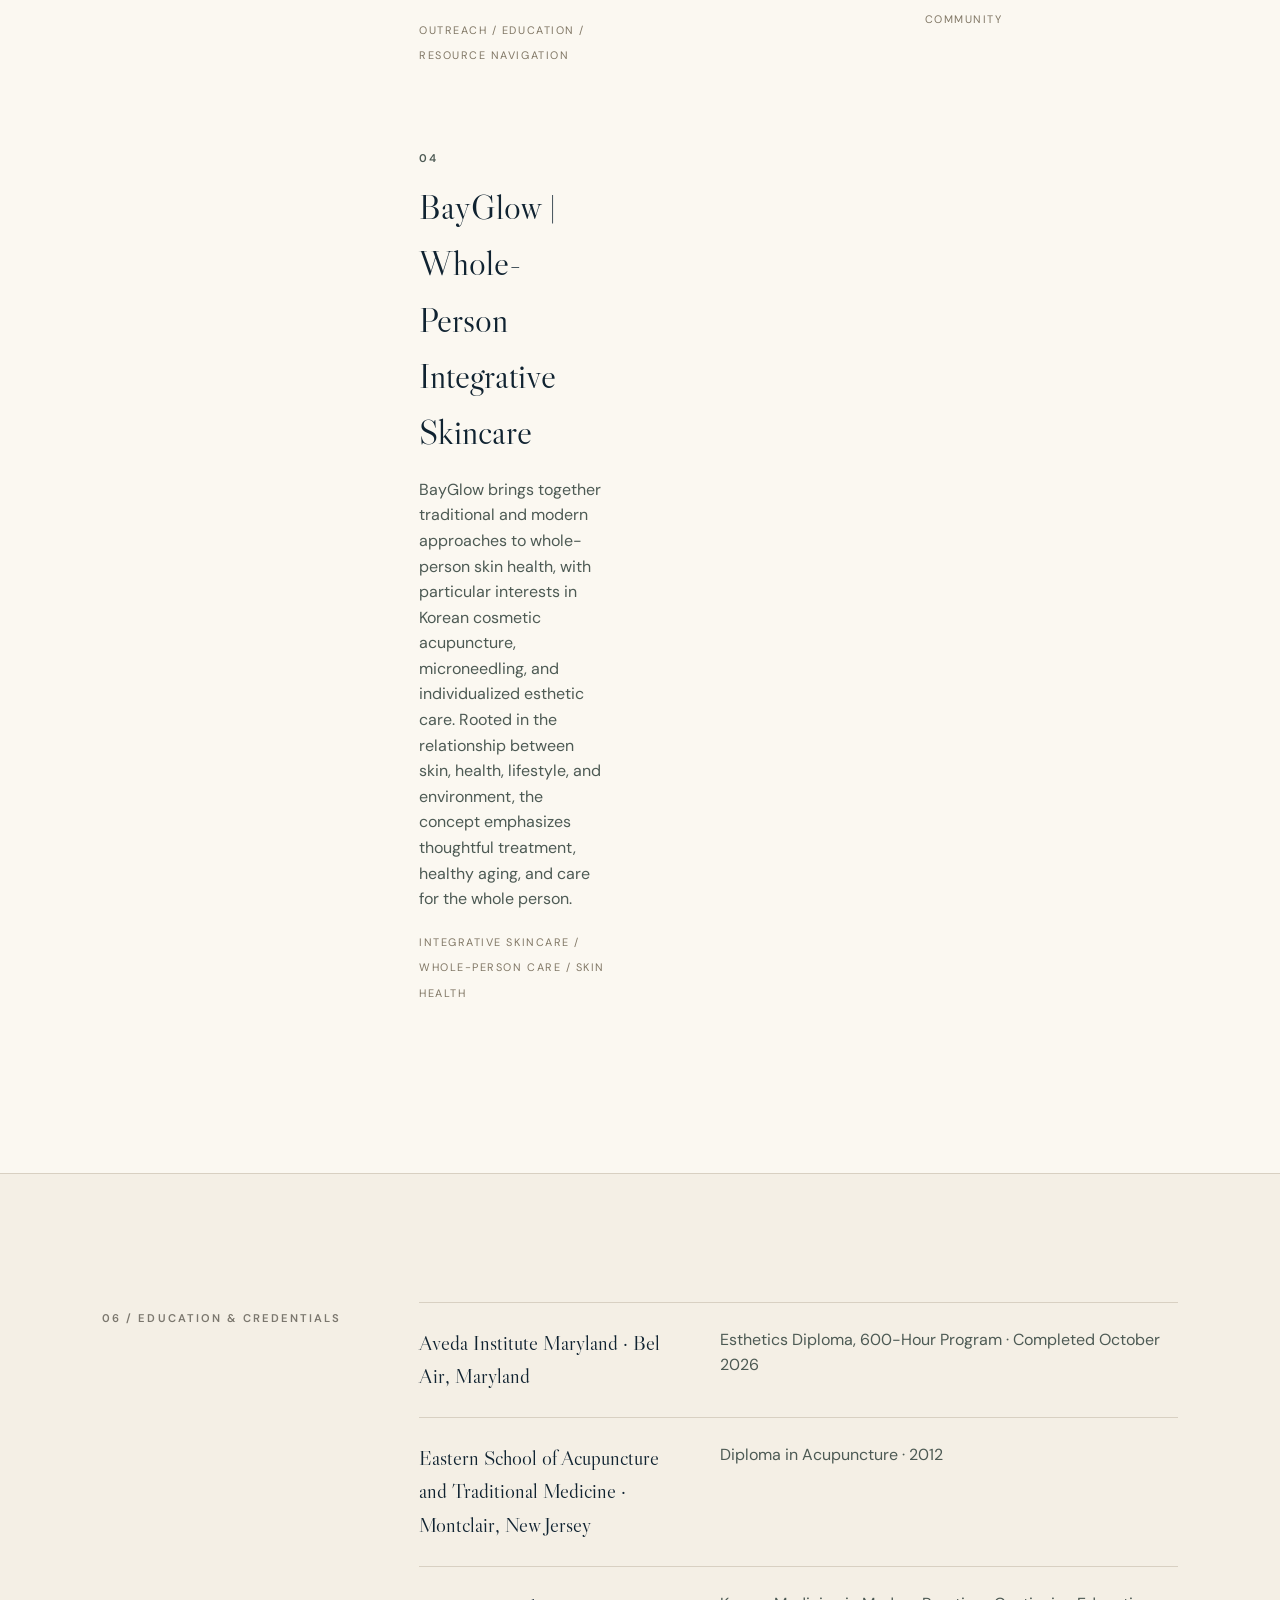
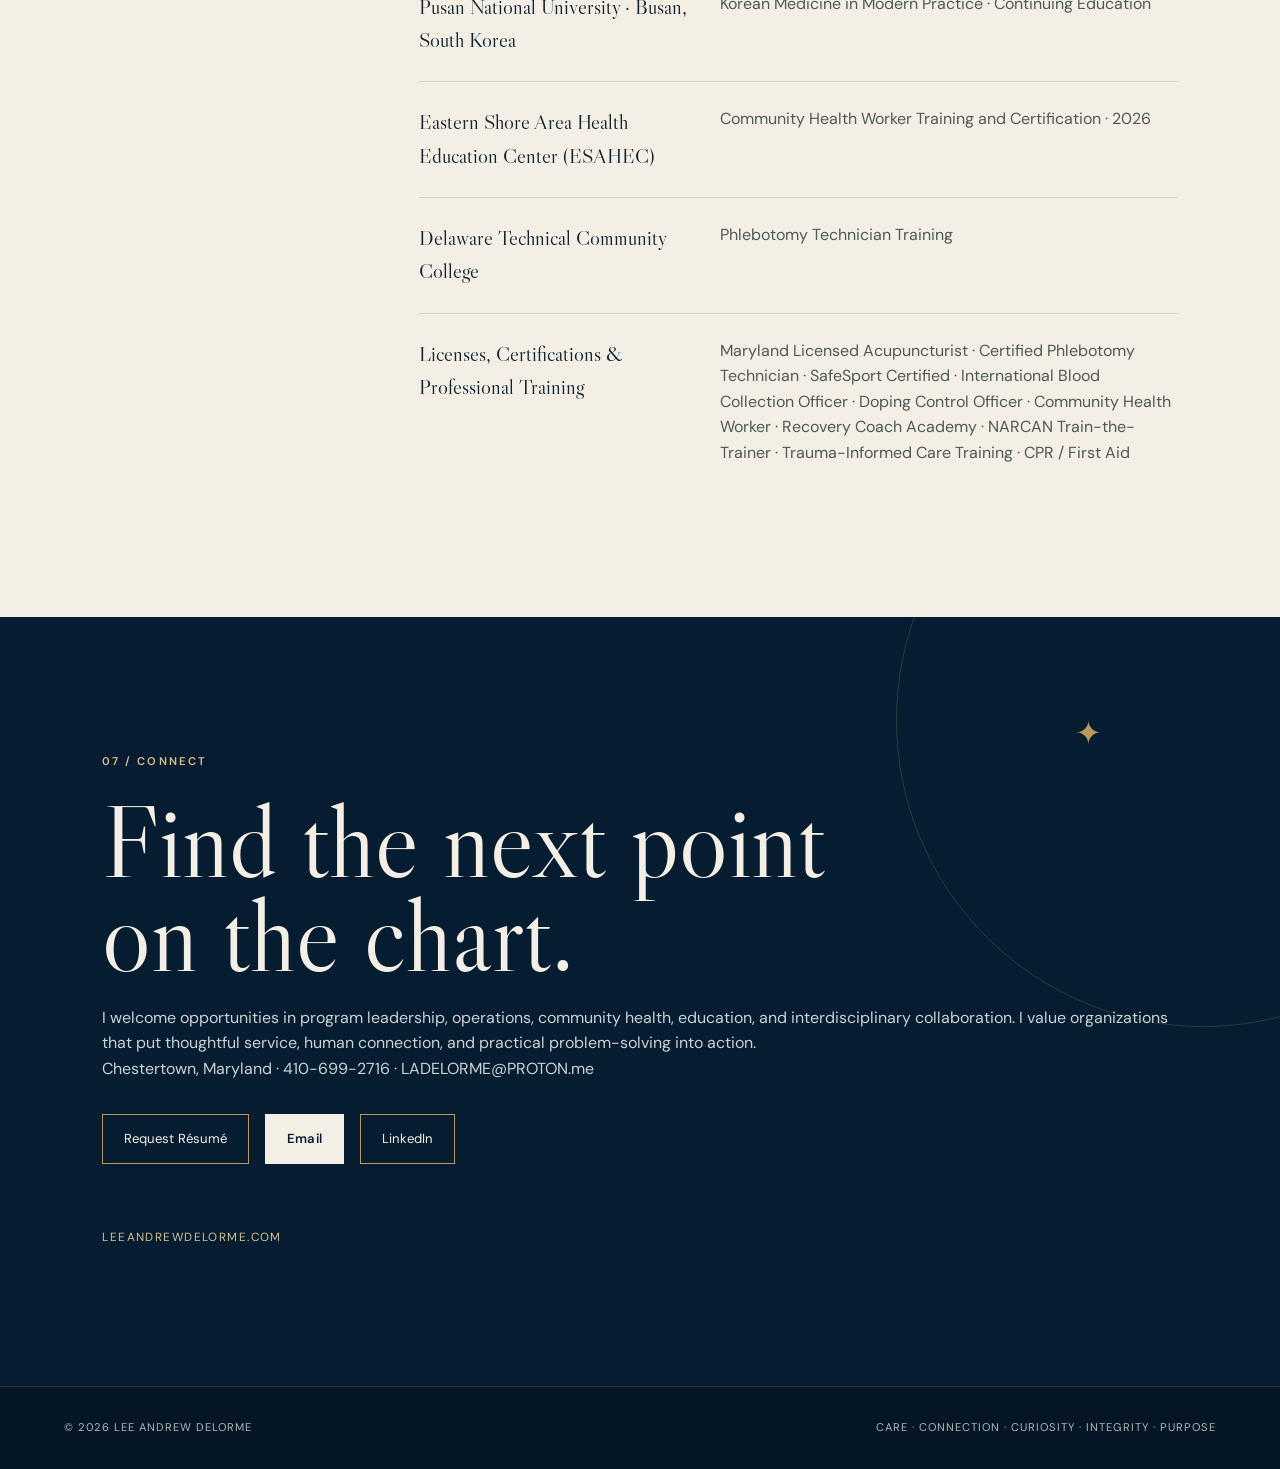
==== commit a1fe9d62: "Reposition landing page for leadership opportunities and feature measurable impact" ====
--- a/index.html
+++ b/index.html
@@ -3,7 +3,7 @@
 <head>
   <meta charset="utf-8">
   <meta name="viewport" content="width=device-width,initial-scale=1">
-  <meta name="description" content="Lee Andrew DeLorme | A Practical Wayfinder. Care, connection, authenticity, integrative health, education and sport integrity.">
+  <meta name="description" content="Lee Andrew DeLorme | A Practical Wayfinder. Entrepreneur and multidisciplinary professional in program development, clinical care, community health, operations and international sport.">
   <title>Lee Andrew DeLorme | Care • Connection • Curiosity • Integrity • Purpose</title>
   <link rel="stylesheet" href="style.css">
 </head>
@@ -11,8 +11,8 @@
 <header class="site-header">
   <a class="brand" href="#top">LEE ANDREW DELORME</a>
   <nav aria-label="Primary navigation">
-    <a href="#about">About</a><a href="#practice">Practice</a><a href="#experience">Experience</a>
-    <a href="#projects">Projects</a><a href="#education">Education</a><a href="#contact">Contact</a>
+    <a href="#about">About</a><a href="#experience">Experience</a><a href="#achievements">Achievements</a>
+    <a href="#practice">Practice</a><a href="#projects">Projects</a><a href="#education">Credentials</a><a href="#contact">Contact</a>
   </nav>
 </header>
 
@@ -25,9 +25,17 @@
     <p class="values">Care <span>•</span> Connection <span>•</span> Curiosity <span>•</span> Integrity <span>•</span> Purpose</p>
     <p class="dek"><strong>A Practical Wayfinder</strong><br>Navigating the Human Experience Under Canine Influence</p>
     <p class="occupations">Acupuncture <span>•</span> Integrative Esthetics <span>•</span> Community Health <span>•</span> Sport Integrity &amp; Anti-Doping</p>
-    <div class="actions"><a class="button" href="#about">Explore my work</a><a class="text-link" href="#contact">Connect →</a></div>
+    <p class="hero-positioning">Entrepreneur and multidisciplinary professional bringing together clinical expertise, program development, operational experience, and a human-centered approach to leadership.</p>
+    <div class="actions"><a class="button" href="#experience">Explore My Experience</a><a class="text-link" href="mailto:LADELORME@PROTON.me?subject=Resume%20Request">Request Résumé</a><a class="text-link" href="#contact">Connect →</a></div>
   </div>
   <figure class="portrait"><img src="assets/lee-andrew-delorme-portrait.png" alt="Black-and-white portrait of Lee Andrew DeLorme"></figure>
+</section>
+
+<section class="impact-strip" aria-label="Selected professional impact">
+  <div><strong>$100K+</strong><span>Fundraising campaign led</span></div>
+  <div><strong>440</strong><span>Students reached</span></div>
+  <div><strong>300+</strong><span>Households served</span></div>
+  <div><strong>100%</strong><span>Assigned athlete sample viability</span></div>
 </section>
 
 <section id="about" class="section intro">
@@ -41,28 +49,16 @@
     <p>Those experiences continue to shape how I understand people and approach my work.</p>
     <p>My professional journey spans executive scheduling and travel coordination, fine dining and hospitality, nonprofit arts, entrepreneurship, Traditional East Asian Medicines, clinical healthcare, integrative skincare, international sport, community health, education, and conflict resolution.</p>
     
-    <p>While these experiences may appear unrelated, each offers a different perspective on the human experience. Across these settings, I return to familiar questions about what people need, what they value, how they relate to one another, and how their histories, environments, and circumstances shape their experiences.</p>
-    <p>Connecting these disciplines is an enduring curiosity about people, an appreciation for individuality, and a belief that how we show up for others matters just as much as the work we do.</p>
+    <p>Across these settings, I have learned to connect people, systems, and ideas through careful observation, adaptability, practical judgment, and thoughtful service. I am particularly interested in opportunities that strengthen organizations, encourage collaboration, and improve the experiences of the people and communities they serve.</p>
     <p>Authenticity is central to how I move through the world. I believe in showing up as myself, with curiosity, humility, warmth, and a willingness to learn. Equally important is creating space for others to feel comfortable being themselves, without judgment or expectation.</p>
-    <p>For me, meaningful care is not defined solely by what we do, but by how we show up, how we listen, and how we hold space for others to feel seen, respected, and free to be themselves.</p>
     <p>My approach draws upon careful observation, contextual understanding, reflective practice, and practical judgment. I value technical competence alongside compassion, recognizing that meaningful relationships are built through trust, consistency, mutual respect, and genuine human connection.</p>
     <p>Although I no longer provide direct companion animal care, I remain available for consultations informed by those years of experience. The lessons I continue to draw from working with animals also inform my approach to human care, particularly the importance of trust, attentiveness, individuality, and meeting others where they are.</p>
     <p class="ethos"><strong>I remain joyfully under canine influence, a lifelong student of the human experience, and a practical wayfinder who believes we find our way together.</strong></p>
   </div>
 </section>
 
-<section id="practice" class="section">
-  <p class="section-label">02 / Areas of Practice</p>
-  <div class="cards">
-    <article><span class="node"></span><h3>Integrative Esthetics</h3><p class="practice-keywords">Skin Health • Whole-Person Care • Healthy Aging</p><p>My approach to integrative esthetics brings together contemporary skincare practices and traditional therapeutic perspectives, recognizing the relationship between skin health, lifestyle, environment, and overall well-being. With training in esthetics, Korean cosmetic acupuncture, and microneedling, I am particularly interested in approaches that support skin vitality, healthy aging, and individualized care. I value treatments that honor both the science of skin health and the experience of the person receiving care.</p></article>
-    <article><span class="node"></span><h3>Acupuncture &amp; Traditional East Asian Medicines</h3><p class="practice-keywords">Root &amp; Branch • Traditional Diagnosis • Individualized Treatment</p><p>My clinical approach is grounded in traditional diagnostic principles, with particular attention to the relationship between root and branch, understanding both the underlying patterns of disharmony and their manifestations. My practice incorporates acupuncture, Tui Na therapeutic massage, moxibustion, cupping, and gua sha, alongside auricular, scalp, Korean cosmetic, and electroacupuncture techniques. Informed by Classical Chinese Medicine, Traditional Chinese Medicine (TCM), Five-Element acupuncture, Japanese acupuncture traditions, and Korean Medicine, I approach treatment through careful observation, inquiry, and an appreciation for each person's unique constitution, circumstances, and health goals.</p></article>
-    <article><span class="node"></span><h3>Sport Integrity &amp; Anti-Doping</h3><p class="practice-keywords">Clean Sport • Athlete-Centered Care • International Field Operations</p><p>My work in international sport is guided by a commitment to upholding athlete-centered care while protecting the integrity of competition. As a Doping Control Officer and International Blood Collection Officer, I have supported anti-doping operations at international sporting events, including world championship competition. My experience encompasses athlete notification, biological specimen collection, documentation, procedural compliance, and safeguarding awareness. I approach these responsibilities with professionalism, confidentiality, cultural sensitivity, and respect for each athlete's dignity, autonomy, and well-being.</p></article>
-    <article><span class="node"></span><h3>Community Health, Education &amp; Conflict Resolution</h3><p class="practice-keywords">Prevention • Connection • Restorative Practice</p><p>My work in community health and education centers on connection, prevention, and helping people navigate challenges with greater understanding and access to support. Drawing upon experience in behavioral health, substance use prevention, recovery-oriented services, community outreach, and school-based conflict resolution education, I bring a relationship-centered approach to learning and engagement. My training as a Community Health Worker, recovery coach, and mediation facilitator informs my interest in restorative practices, health literacy, empathy, and constructive communication. Across these settings, I seek to create opportunities for people to feel heard, respected, and better equipped to participate in their own well-being and their communities.</p></article>
-  </div>
-</section>
-
 <section id="experience" class="section dark-section">
-  <p class="section-label">03 / Selected Experience</p>
+  <p class="section-label">02 / Selected Experience</p>
   <div class="timeline">
     <article><p class="meta">Aug 2026–Present</p><h3>AmeriCorps Education Specialist | Conflict Resolution Education</h3><p>Community Mediation Upper Shore · PEACE Team · Maryland’s Upper Shore<br>Facilitate school-based conflict resolution workshops and community outreach, supporting empathy, active listening, and constructive communication.</p></article>
     <article><p class="meta">Present</p><h3>Founder &amp; Licensed Acupuncturist</h3><p>Amplified Acupuncture Wellness LLC · Maryland<br>Provide individualized acupuncture and integrative wellness services, including clinical assessment, treatment planning, client education, documentation, and practice operations.</p></article>
@@ -78,7 +74,7 @@
 </section>
 
 <section id="achievements" class="section">
-  <p class="section-label">04 / Selected Achievements &amp; Recognition</p>
+  <p class="section-label">03 / Selected Achievements &amp; Recognition</p>
   <div>
     <h2>Work with measurable impact</h2>
     <p class="lead">A selection of outcomes and professional recognition across entrepreneurship, community education, nonprofit development, and clinical care.</p>
@@ -89,6 +85,16 @@
       <article><p class="meta">International Sport</p><h3>100% sample viability</h3><p>Successfully collected all assigned athlete specimens at two world championship cycling events.</p></article>
       <article><p class="meta">Professional Recognition · March 2022</p><h3>Above &amp; Beyond | Shore Regional Health</h3><p>Featured in <em>The Compass</em> after a nurse commended patient, reassuring care during her young daughter’s blood draw. Also received a separate peer-to-peer service nomination recognizing exceptional patient and staff interactions.</p></article>
     </div>
+  </div>
+</section>
+
+<section id="practice" class="section">
+  <p class="section-label">04 / Areas of Practice</p>
+  <div class="cards">
+    <article><span class="node"></span><h3>Integrative Esthetics</h3><p class="practice-keywords">Skin Health • Whole-Person Care • Healthy Aging</p><p>My approach to integrative esthetics brings together contemporary skincare practices and traditional therapeutic perspectives, recognizing the relationship between skin health, lifestyle, environment, and overall well-being. With training in esthetics, Korean cosmetic acupuncture, and microneedling, I am particularly interested in approaches that support skin vitality, healthy aging, and individualized care. I value treatments that honor both the science of skin health and the experience of the person receiving care.</p></article>
+    <article><span class="node"></span><h3>Acupuncture &amp; Traditional East Asian Medicines</h3><p class="practice-keywords">Root &amp; Branch • Traditional Diagnosis • Individualized Treatment</p><p>My clinical approach is grounded in traditional diagnostic principles, with particular attention to the relationship between root and branch, understanding both the underlying patterns of disharmony and their manifestations. My practice incorporates acupuncture, Tui Na therapeutic massage, moxibustion, cupping, and gua sha, alongside auricular, scalp, Korean cosmetic, and electroacupuncture techniques. Informed by Classical Chinese Medicine, Traditional Chinese Medicine (TCM), Five-Element acupuncture, Japanese acupuncture traditions, and Korean Medicine, I approach treatment through careful observation, inquiry, and an appreciation for each person's unique constitution, circumstances, and health goals.</p></article>
+    <article><span class="node"></span><h3>Sport Integrity &amp; Anti-Doping</h3><p class="practice-keywords">Clean Sport • Athlete-Centered Care • International Field Operations</p><p>My work in international sport is guided by a commitment to upholding athlete-centered care while protecting the integrity of competition. As a Doping Control Officer and International Blood Collection Officer, I have supported anti-doping operations at international sporting events, including world championship competition. My experience encompasses athlete notification, biological specimen collection, documentation, procedural compliance, and safeguarding awareness. I approach these responsibilities with professionalism, confidentiality, cultural sensitivity, and respect for each athlete's dignity, autonomy, and well-being.</p></article>
+    <article><span class="node"></span><h3>Community Health, Education &amp; Conflict Resolution</h3><p class="practice-keywords">Prevention • Connection • Restorative Practice</p><p>My work in community health and education centers on connection, prevention, and helping people navigate challenges with greater understanding and access to support. Drawing upon experience in behavioral health, substance use prevention, recovery-oriented services, community outreach, and school-based conflict resolution education, I bring a relationship-centered approach to learning and engagement. My training as a Community Health Worker, recovery coach, and mediation facilitator informs my interest in restorative practices, health literacy, empathy, and constructive communication. Across these settings, I seek to create opportunities for people to feel heard, respected, and better equipped to participate in their own well-being and their communities.</p></article>
   </div>
 </section>
 
@@ -123,6 +129,7 @@
   <h2>Find the next point<br>on the chart.</h2>
   <p>I welcome opportunities in program leadership, operations, community health, education, and interdisciplinary collaboration. I value organizations that put thoughtful service, human connection, and practical problem-solving into action.<br>Chestertown, Maryland · 410-699-2716 · LADELORME@PROTON.me</p>
   <div class="contact-actions">
+    <a class="outline-button" href="mailto:LADELORME@PROTON.me?subject=Resume%20Request">Request Résumé</a>
     <a class="button light" href="mailto:LADELORME@PROTON.me?subject=Professional%20Inquiry%20for%20Lee%20Andrew%20DeLorme">Email</a>
     <a class="outline-button" href="https://www.linkedin.com/in/leeandrewdelorme100/" target="_blank" rel="noopener">LinkedIn</a>
   </div>
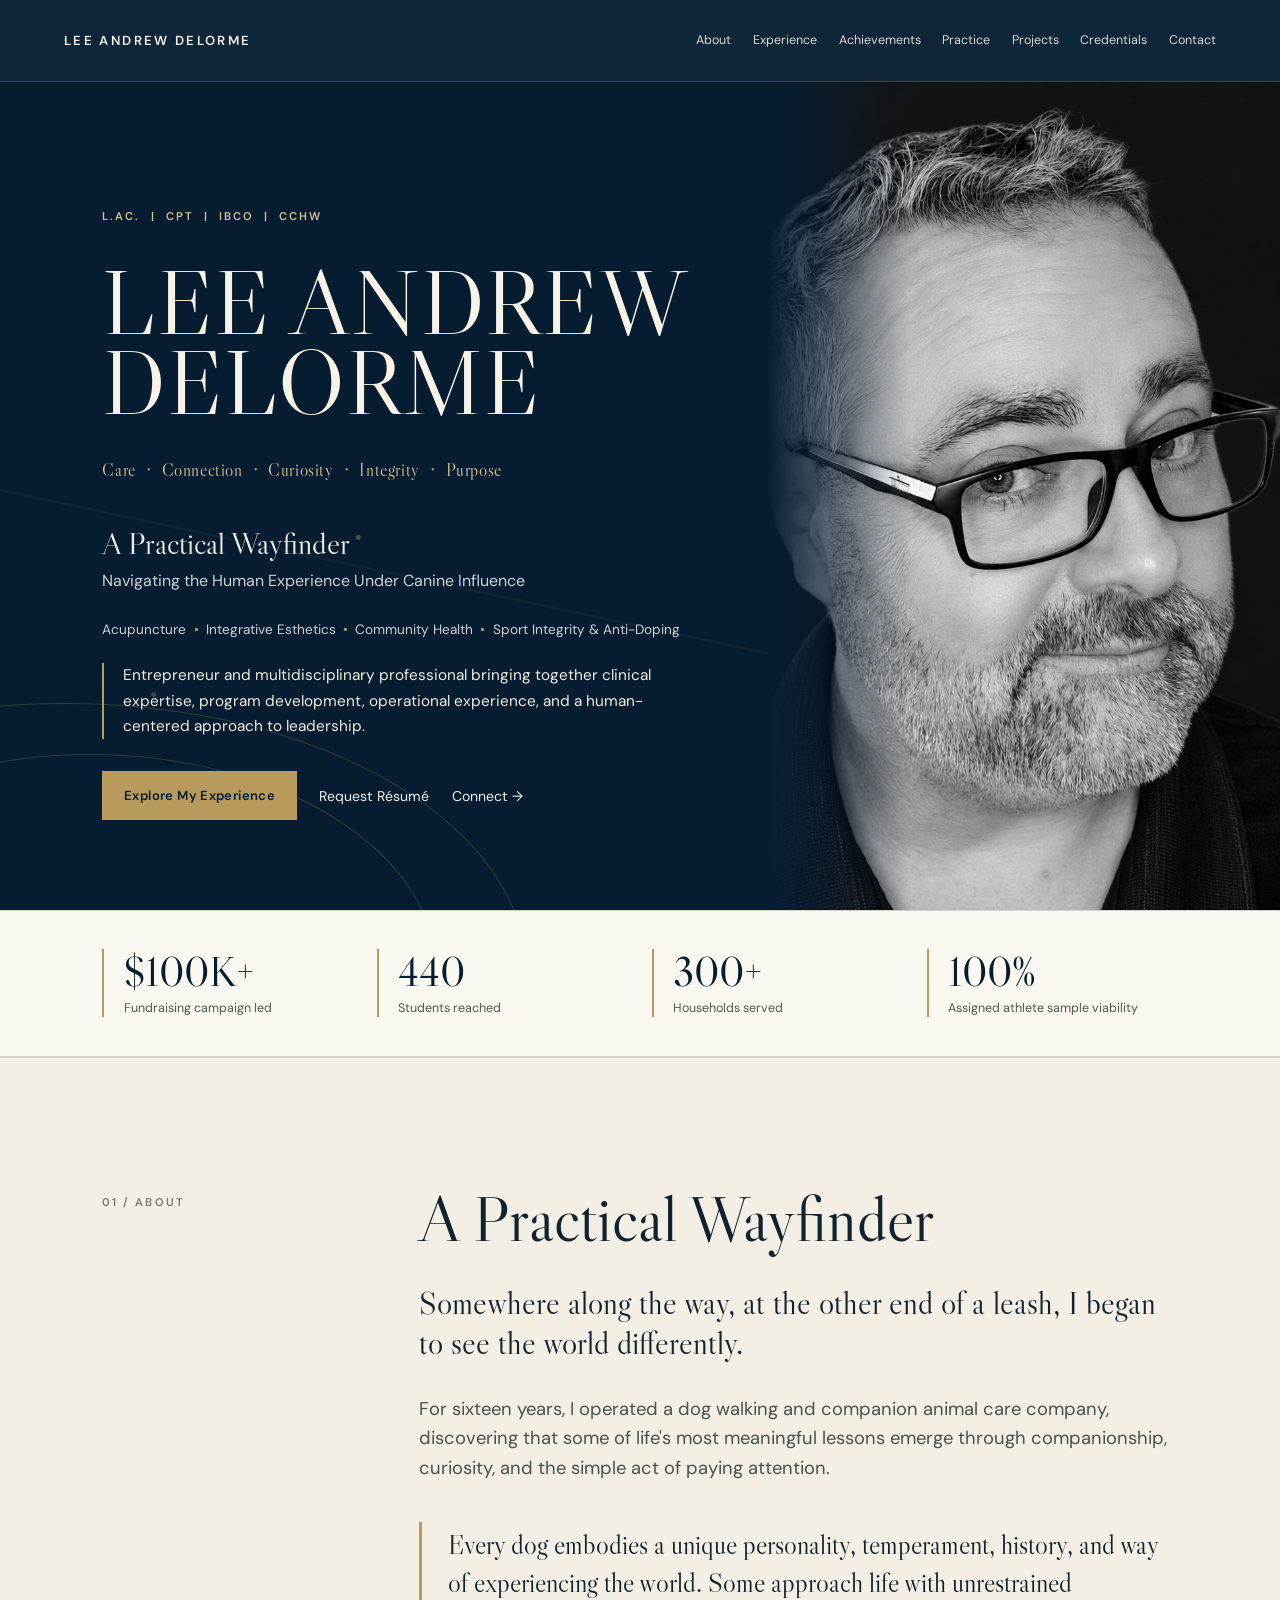
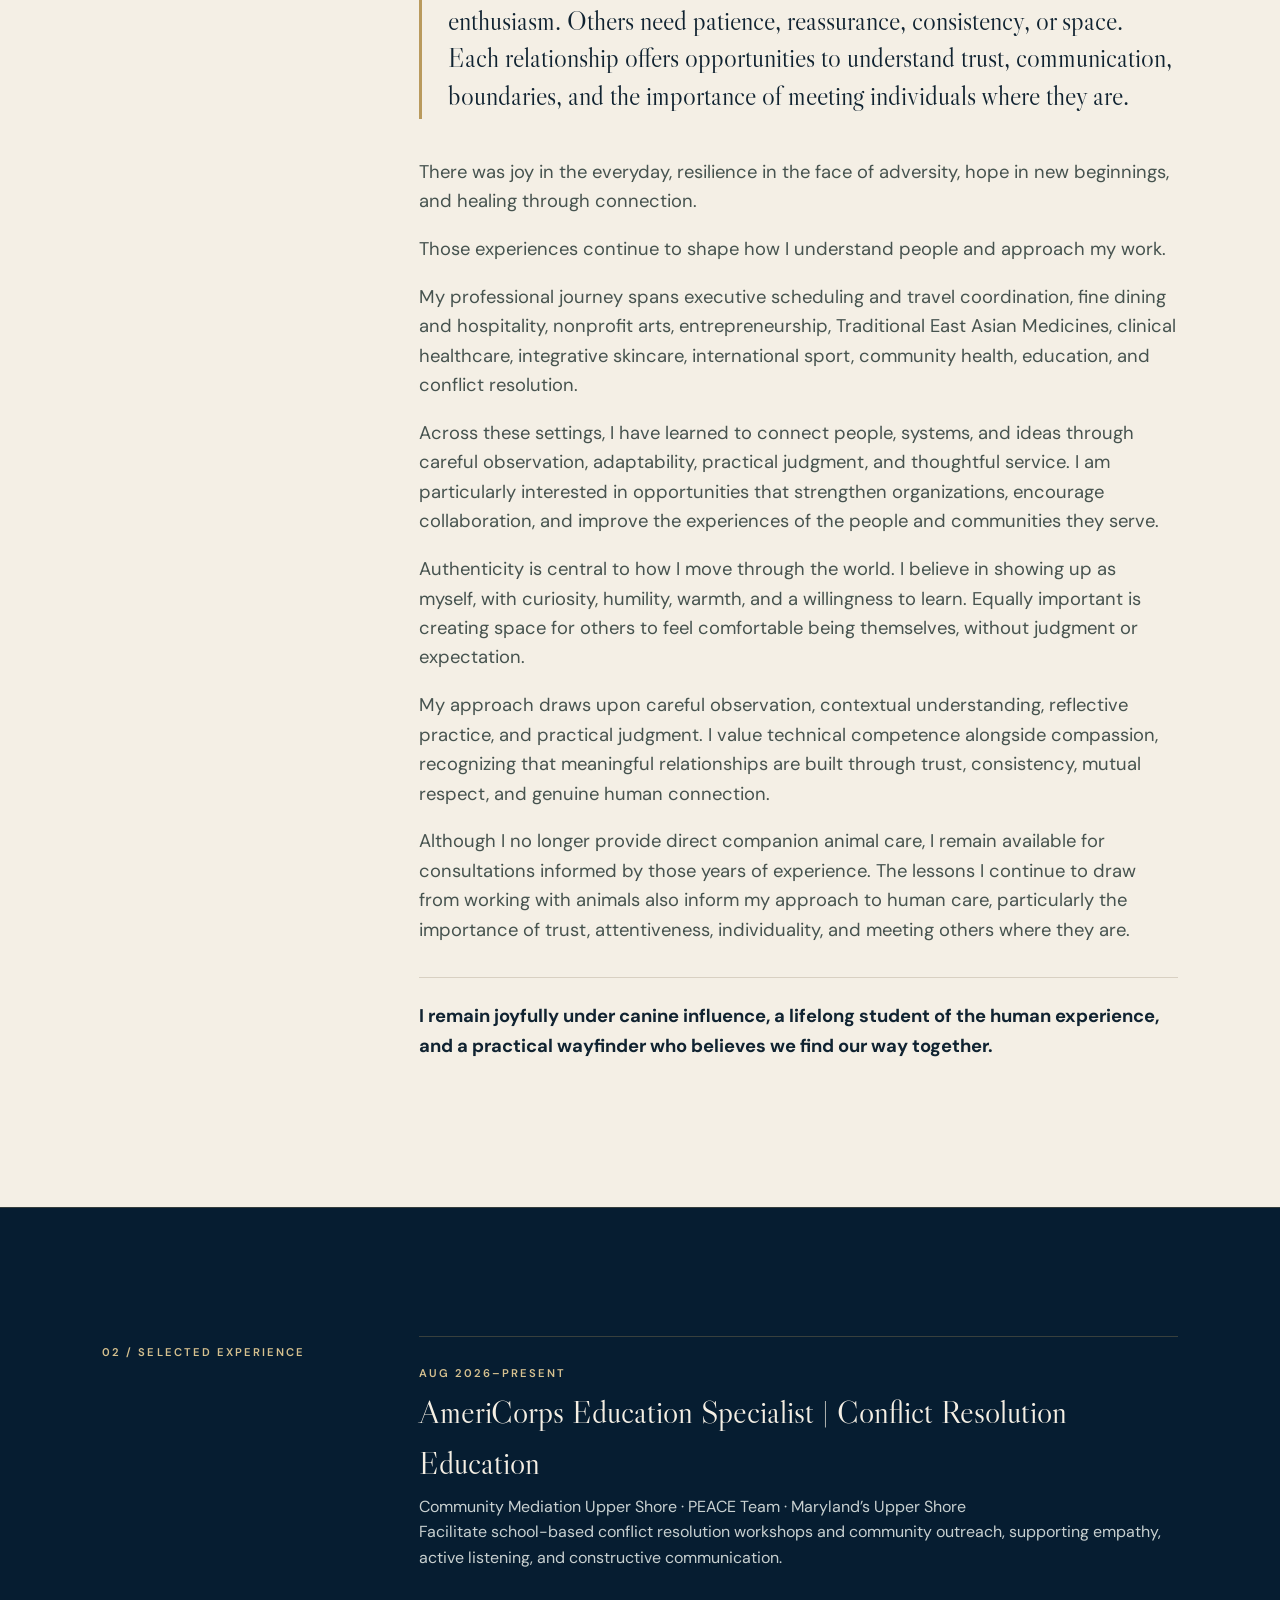
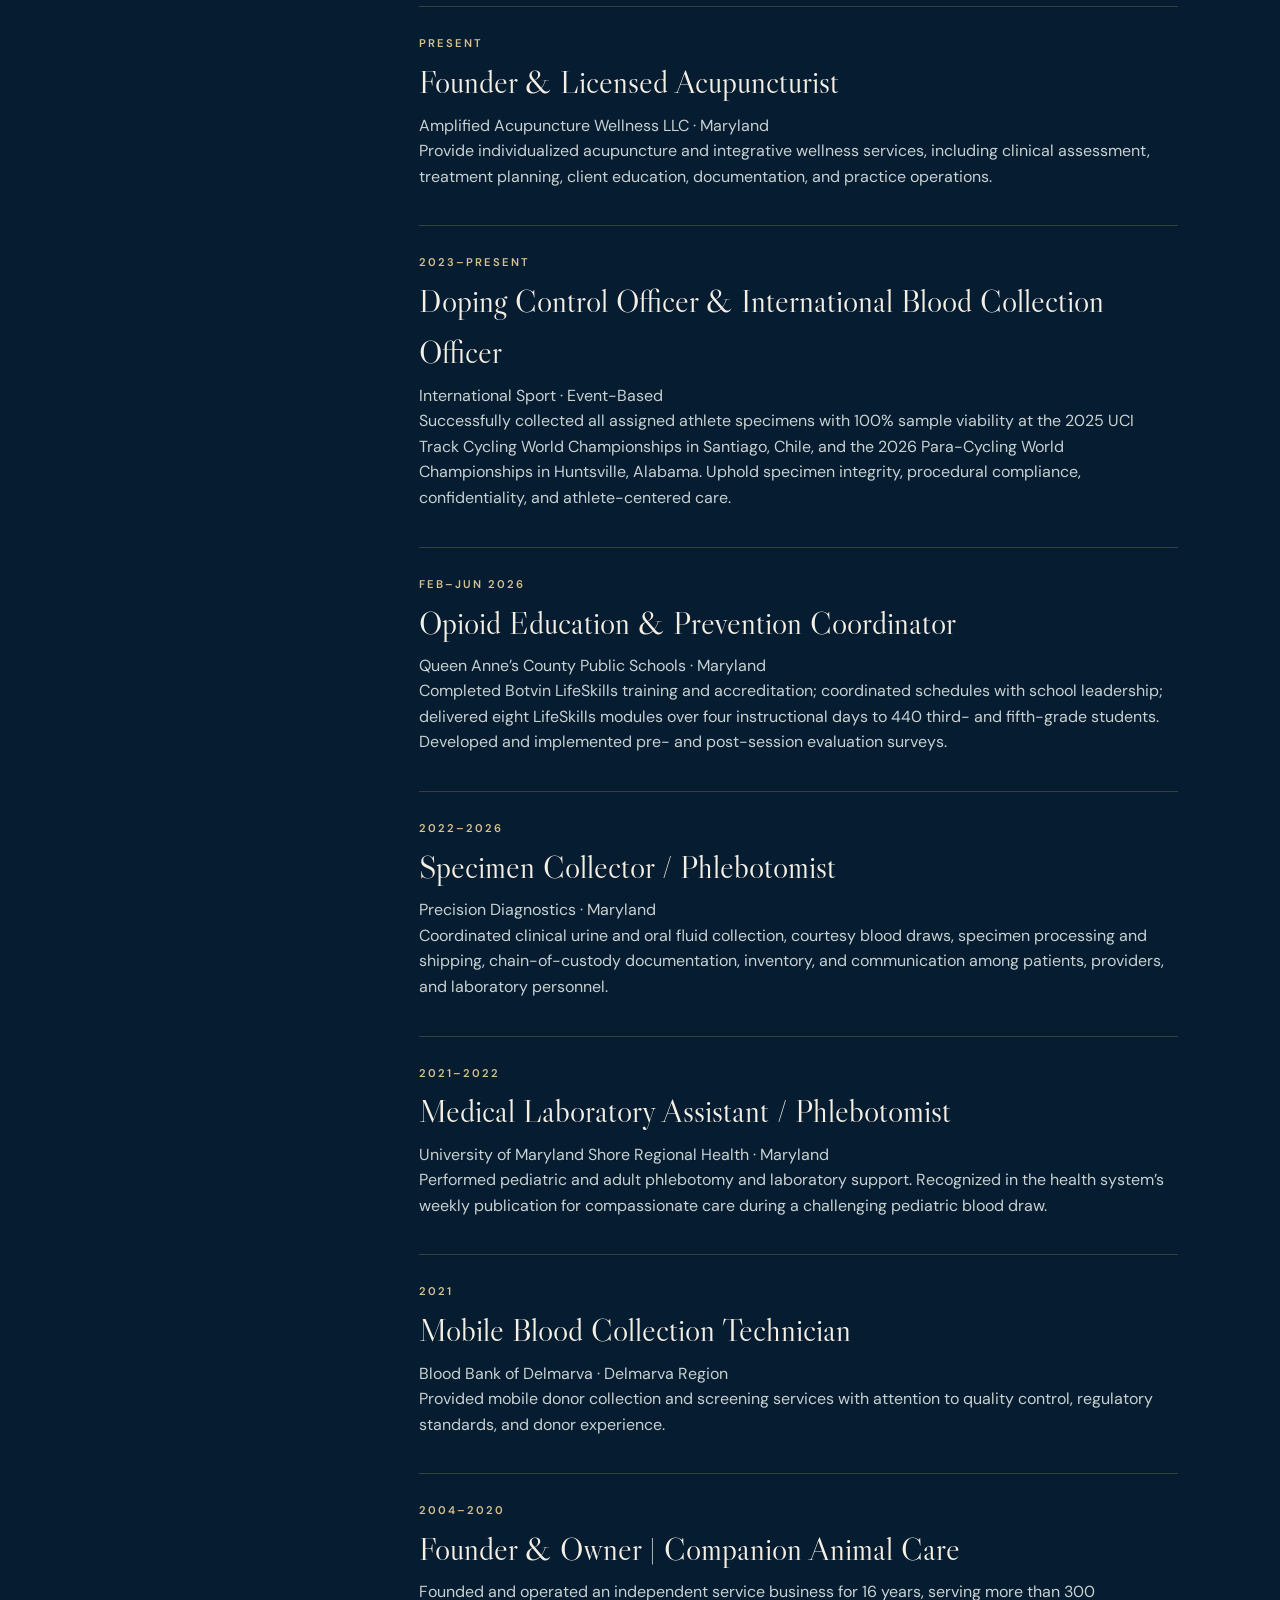
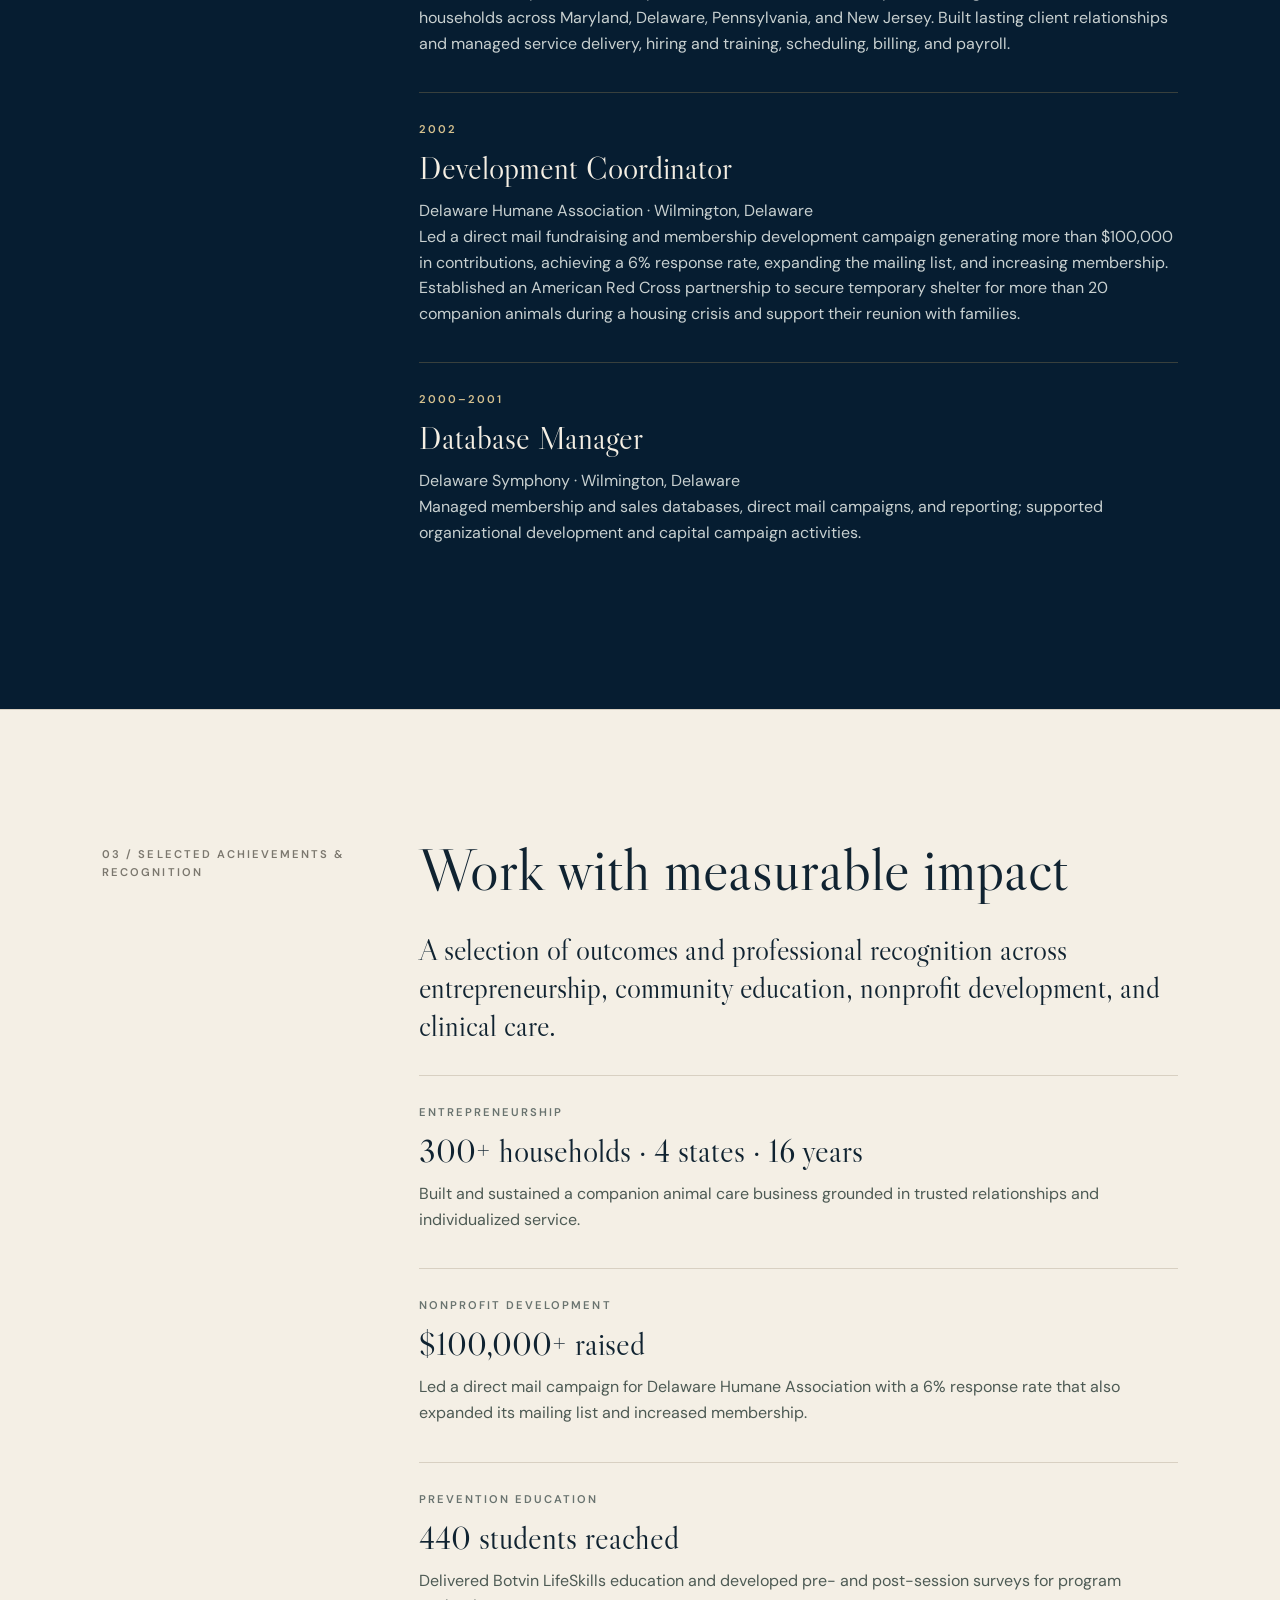
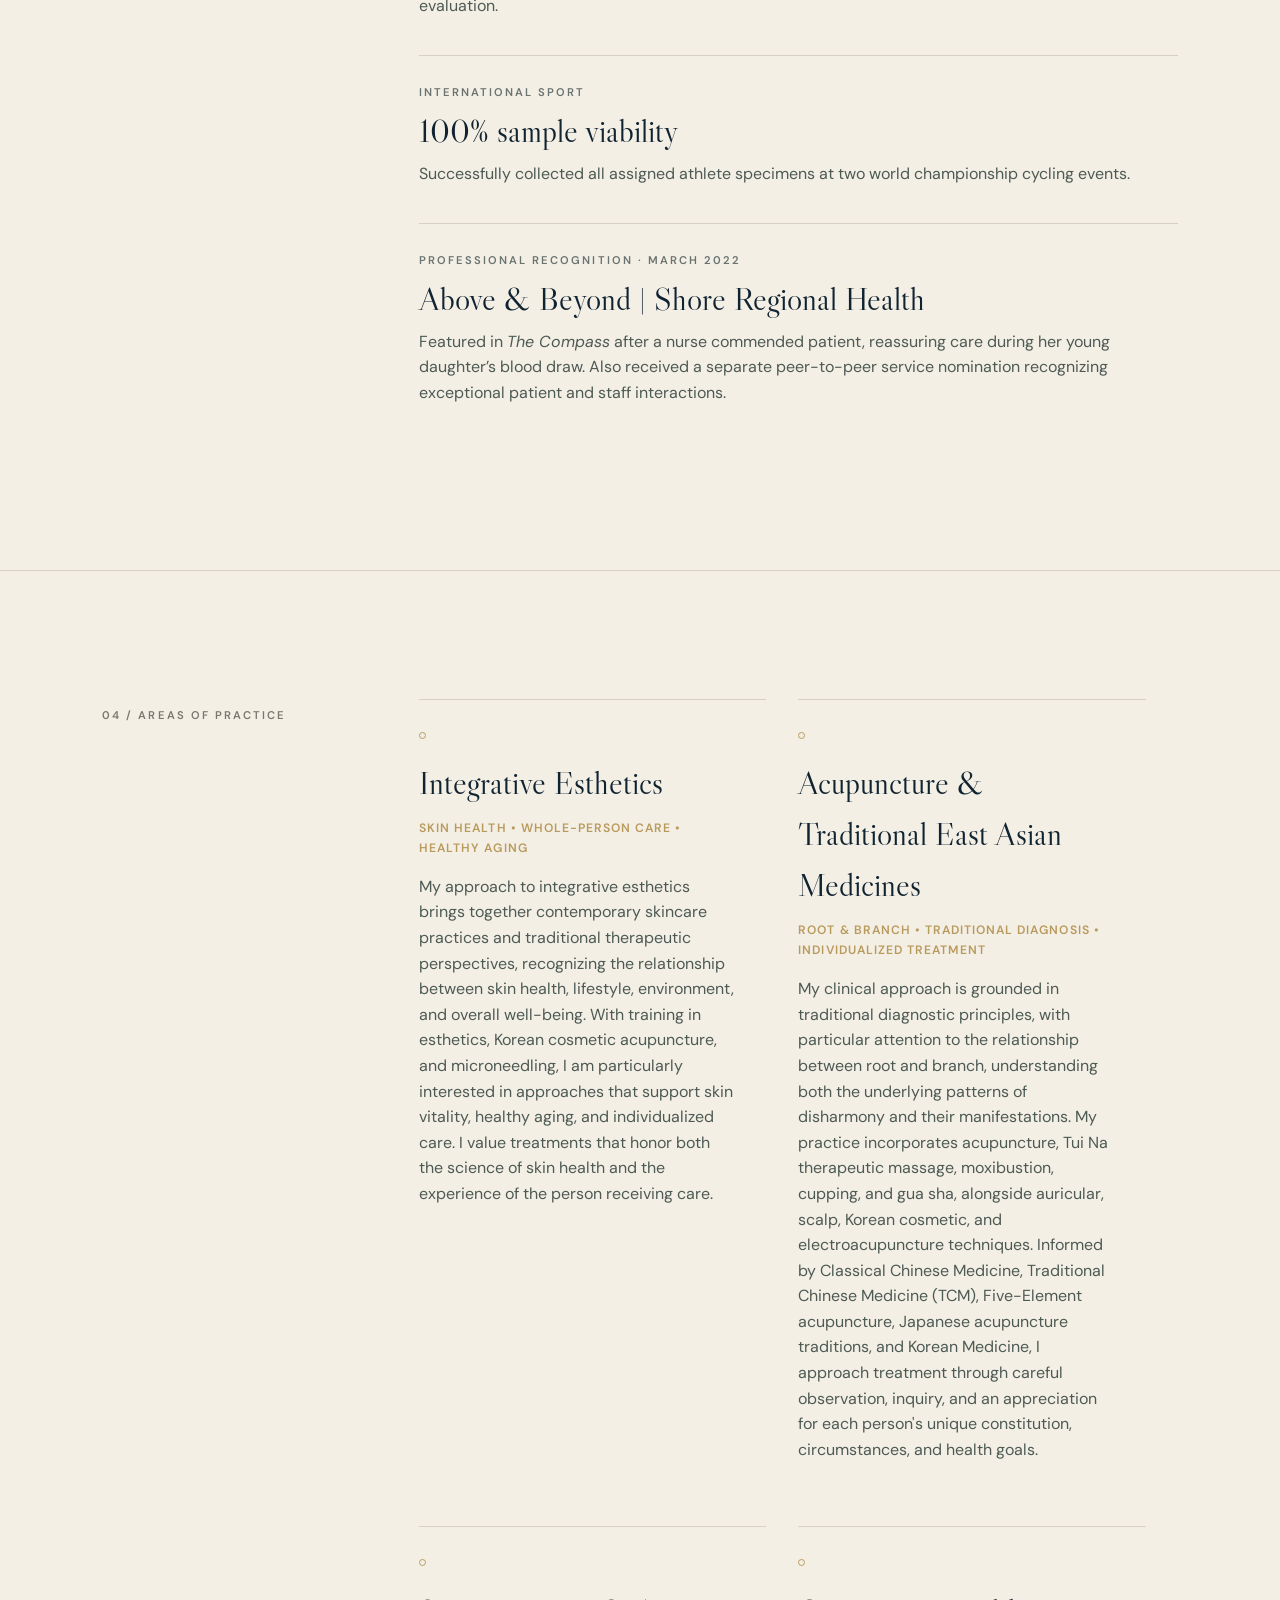
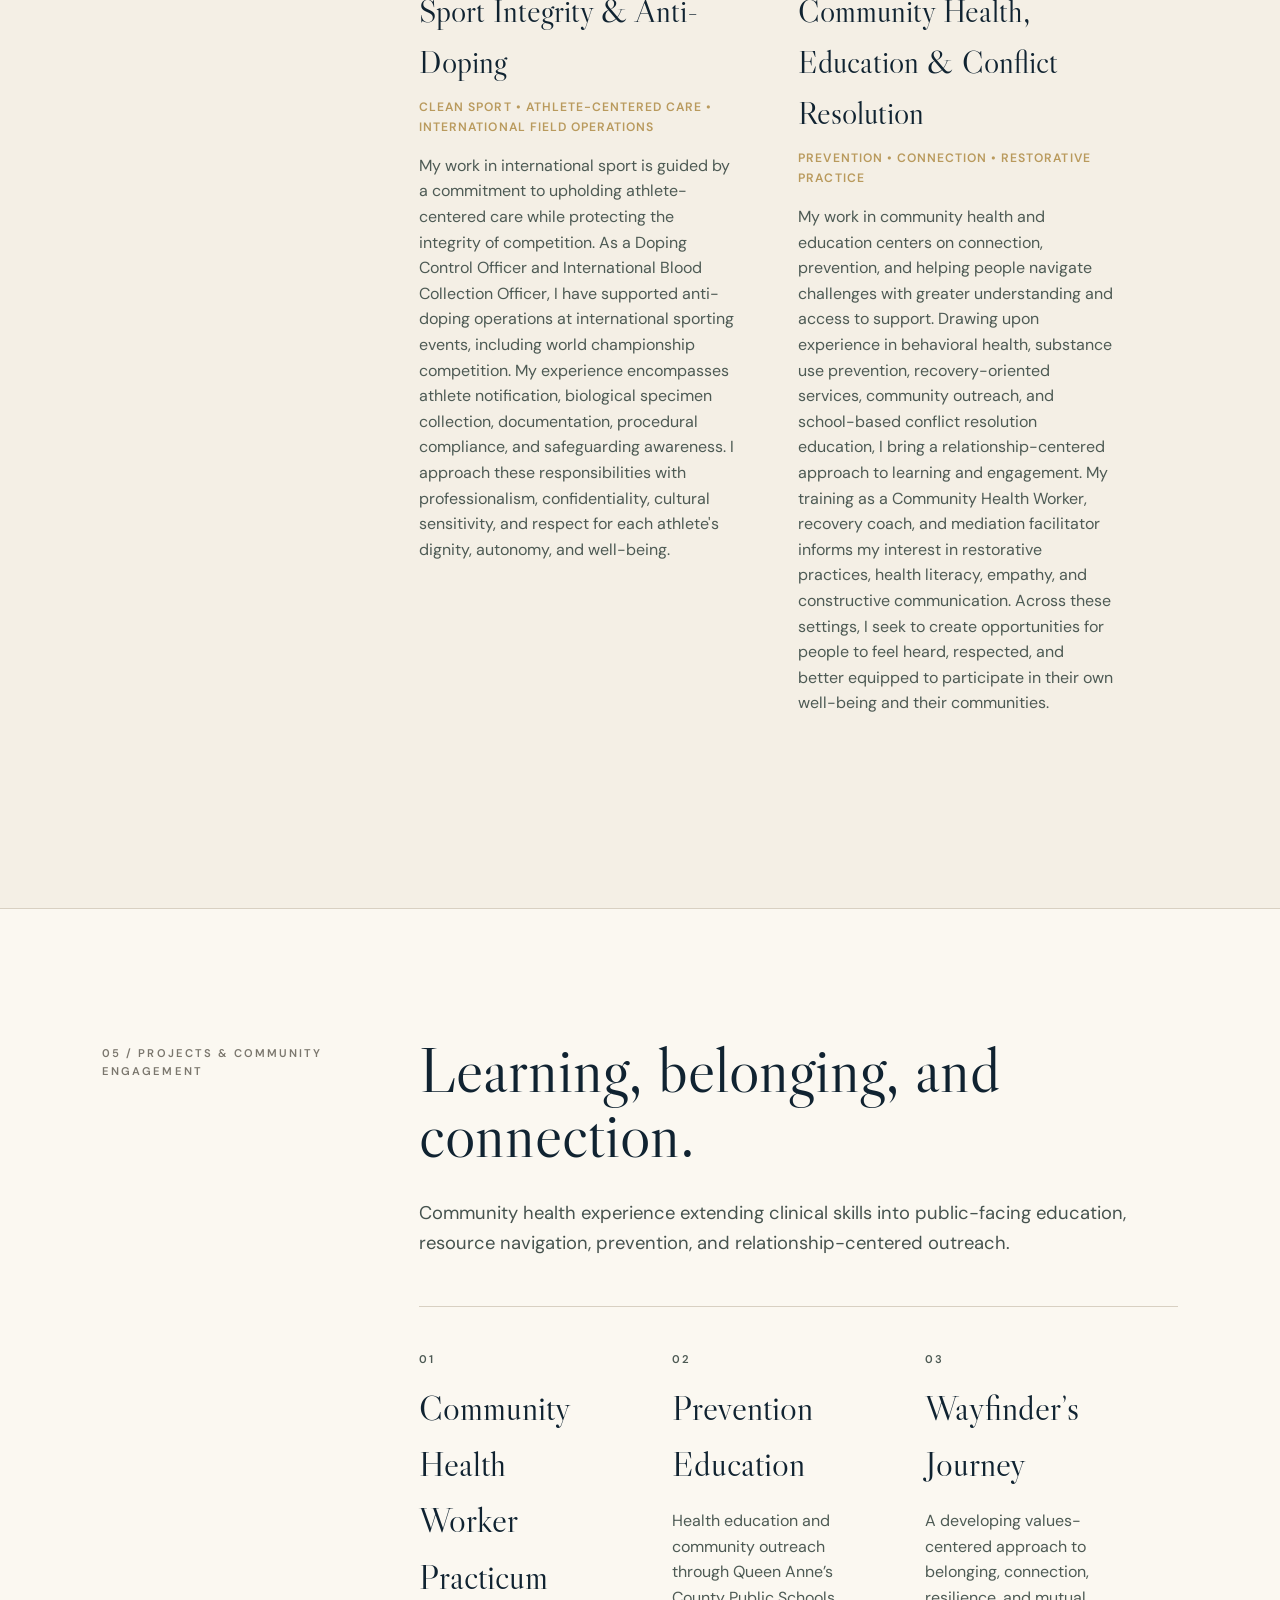
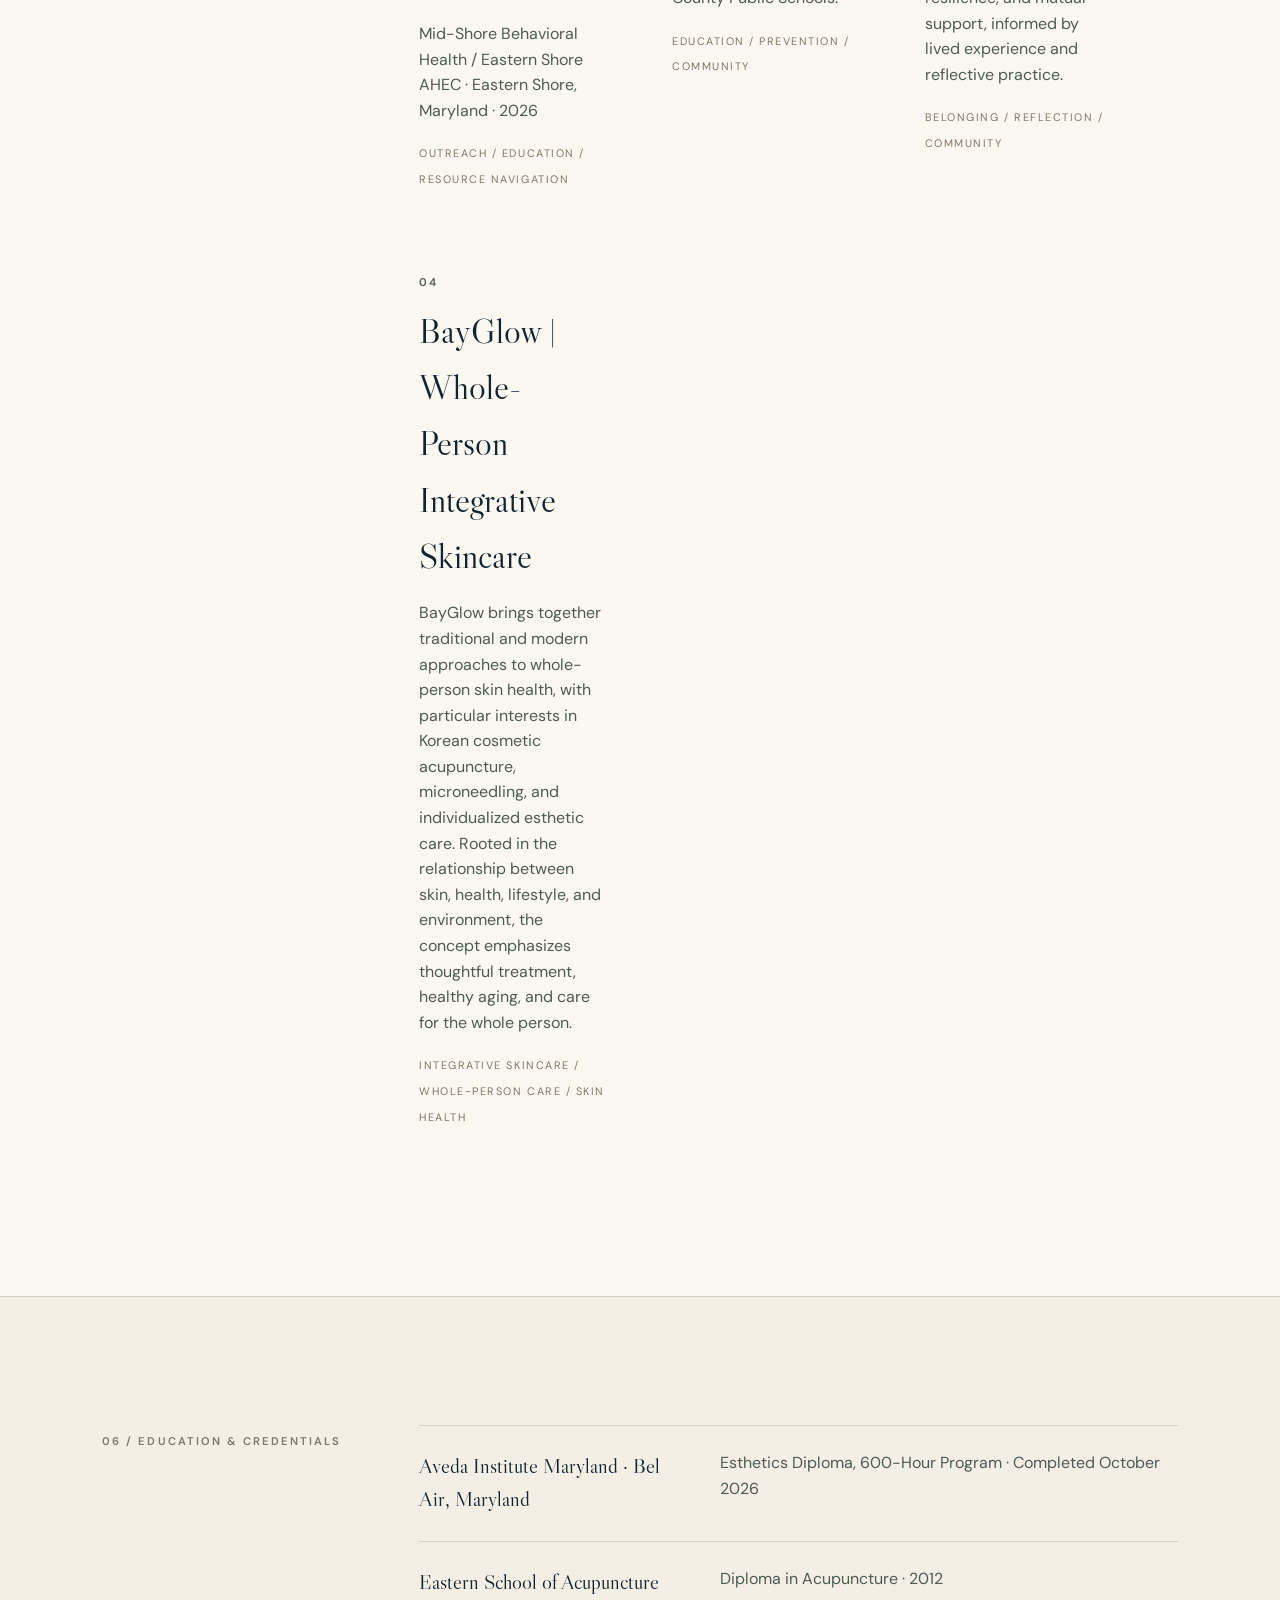
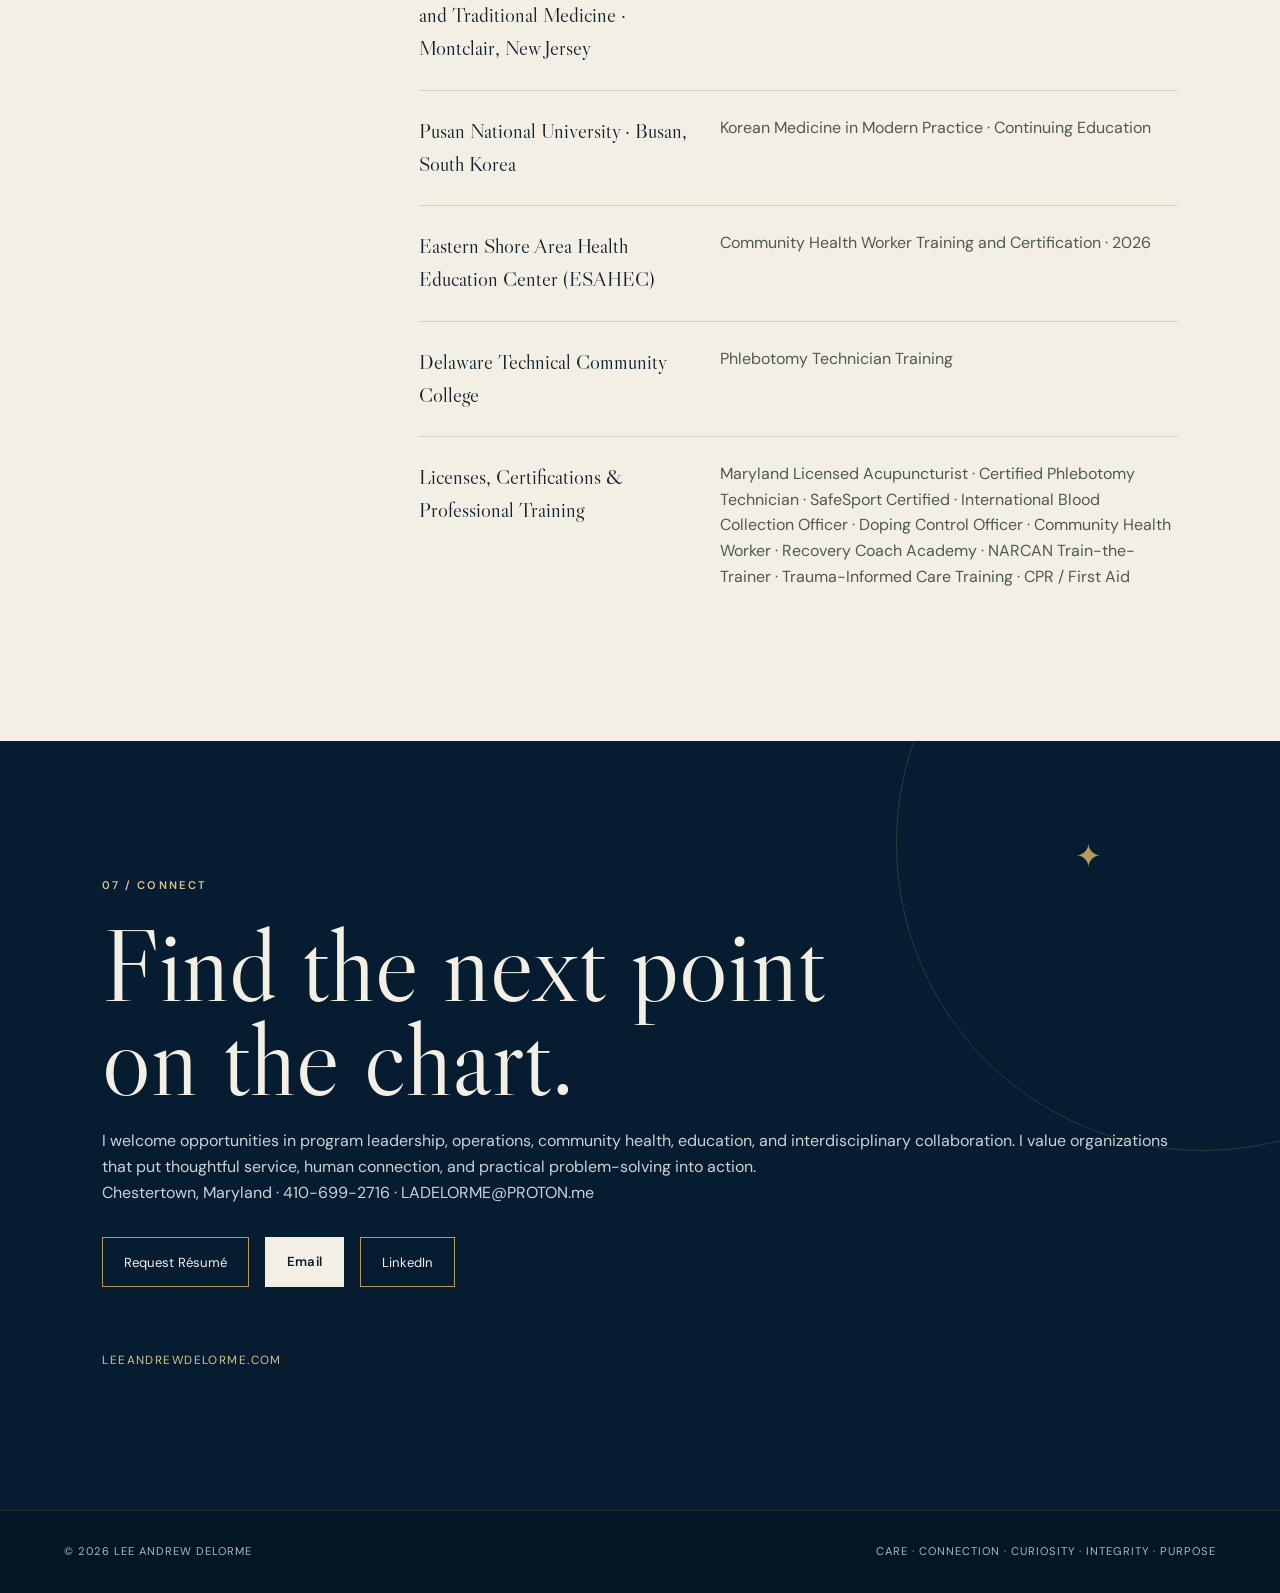
==== commit 53794dd5: "Add CCHW to hero professional credentials" ====
--- a/index.html
+++ b/index.html
@@ -20,7 +20,7 @@
 <section class="hero">
   <div class="chart-lines" aria-hidden="true"></div>
   <div class="hero-copy">
-    <p class="eyebrow">L.Ac. &nbsp;|&nbsp; CPT &nbsp;|&nbsp; IBCO</p>
+    <p class="eyebrow">L.Ac. &nbsp;|&nbsp; CPT &nbsp;|&nbsp; IBCO &nbsp;|&nbsp; CCHW</p>
     <h1>LEE ANDREW<br>DELORME</h1>
     <p class="values">Care <span>•</span> Connection <span>•</span> Curiosity <span>•</span> Integrity <span>•</span> Purpose</p>
     <p class="dek"><strong>A Practical Wayfinder</strong><br>Navigating the Human Experience Under Canine Influence</p>
--- a/style.css
+++ b/style.css
@@ -39,3 +39,16 @@
 
 /* Areas of Practice editorial descriptors */
 .cards .practice-keywords{color:var(--gold,#b99a5d);font-size:.76rem;letter-spacing:.085em;text-transform:uppercase;line-height:1.65;margin:.55rem 0 .85rem;font-weight:600}
+
+/* Leadership portfolio landing-page enhancements */
+.hero .hero-positioning{max-width:660px;margin:1.3rem 0 0;padding-left:1.15rem;border-left:2px solid var(--gold);color:#f1eadd;font-size:clamp(.96rem,1.2vw,1.12rem);line-height:1.65}
+.hero .actions{flex-wrap:wrap;gap:1rem 1.4rem}
+.hero .actions .text-link{white-space:nowrap}
+.impact-strip{display:grid;grid-template-columns:repeat(4,minmax(0,1fr));background:var(--paper);padding:2.4rem 8vw;gap:1.5rem;border-top:1px solid var(--line);border-bottom:1px solid var(--line)}
+.impact-strip>div{display:flex;flex-direction:column;gap:.25rem;border-left:2px solid var(--gold);padding-left:1.2rem}
+.impact-strip strong{font-family:"Libre Caslon Display",Georgia,serif;font-size:clamp(2rem,3.2vw,3.25rem);font-weight:400;line-height:1.1;color:var(--navy)}
+.impact-strip span{font-size:.78rem;color:#4d5a54;line-height:1.5}
+#achievements .lead{font-family:"Libre Caslon Display",Georgia,serif;font-size:clamp(1.4rem,2.3vw,2rem);line-height:1.3}
+#achievements h2{font-size:clamp(2.7rem,4.7vw,5rem);line-height:1.05;margin:0 0 1rem}
+@media(max-width:900px){.impact-strip{grid-template-columns:repeat(2,minmax(0,1fr));padding:2rem 7vw;gap:1.8rem 1rem}.hero .actions{margin-top:1.5rem}}
+@media(max-width:420px){.impact-strip strong{font-size:2rem}.impact-strip>div{padding-left:.7rem}.impact-strip span{font-size:.72rem}}
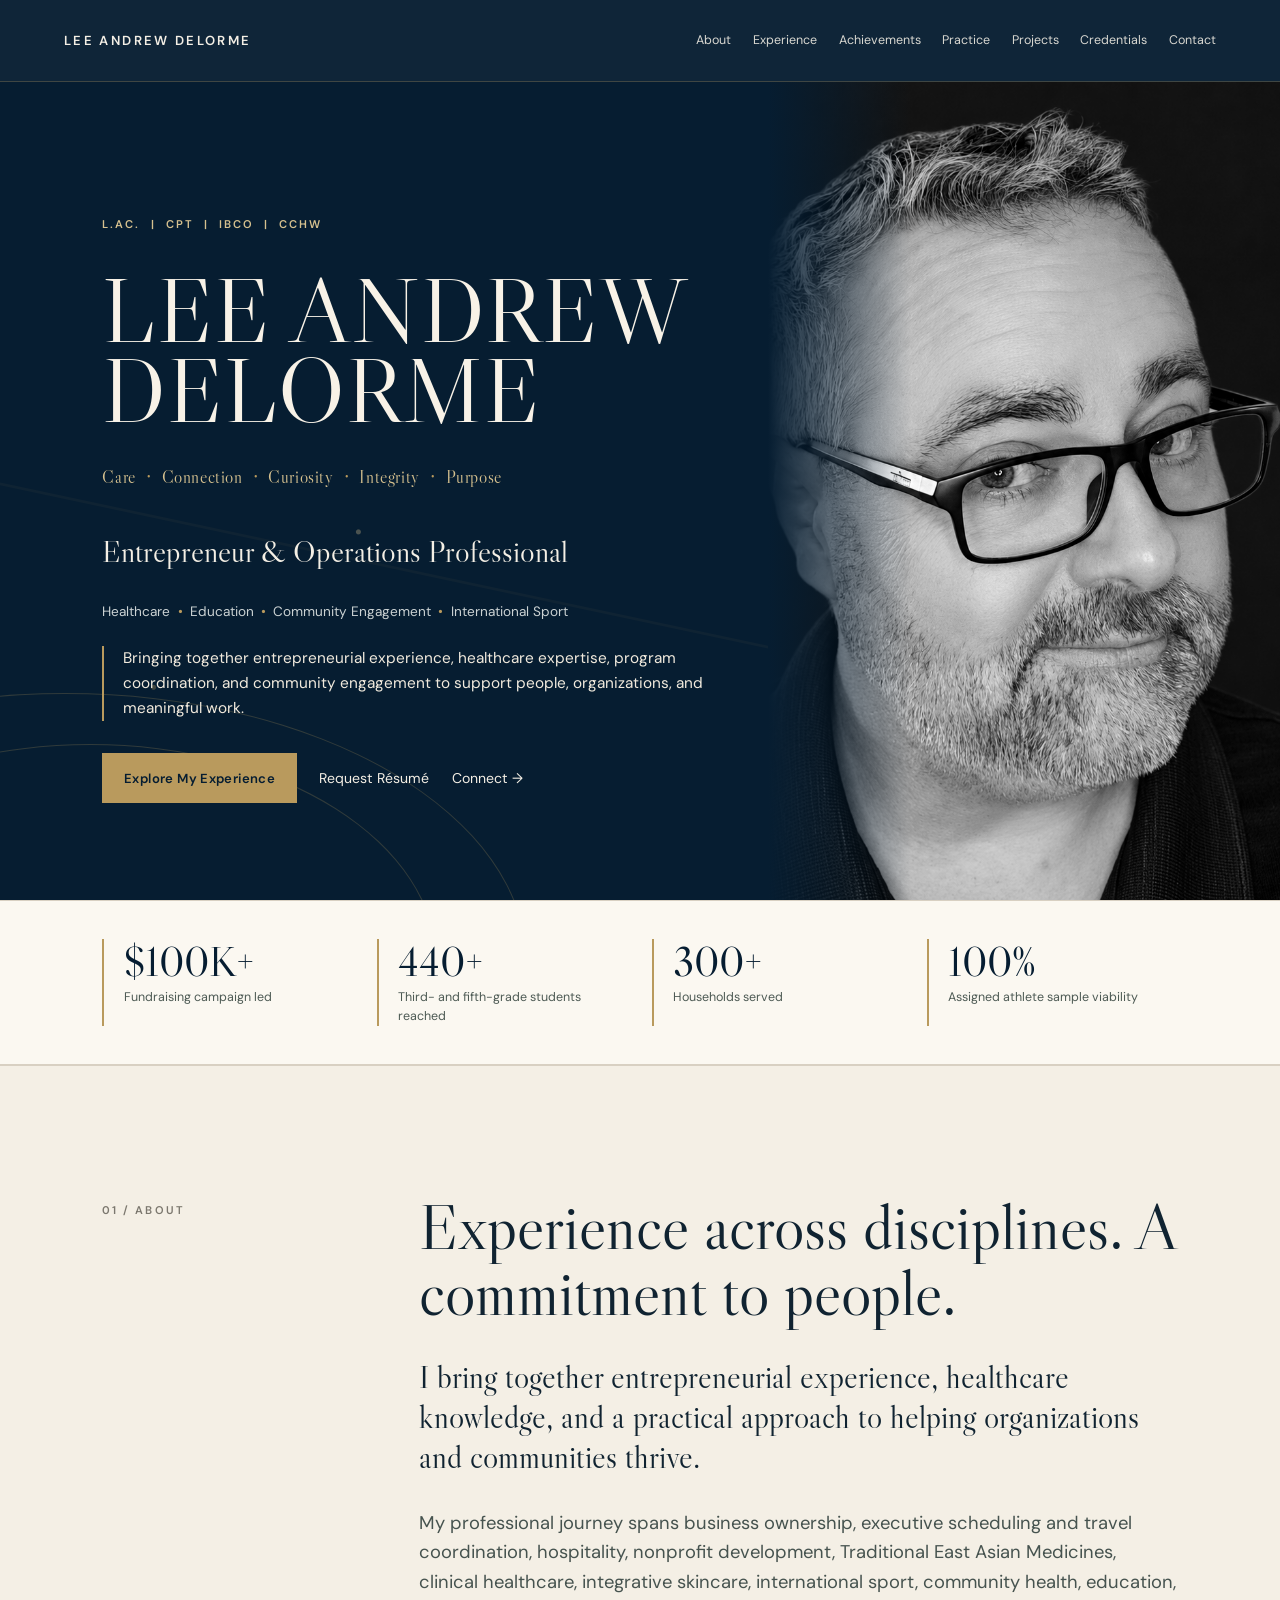
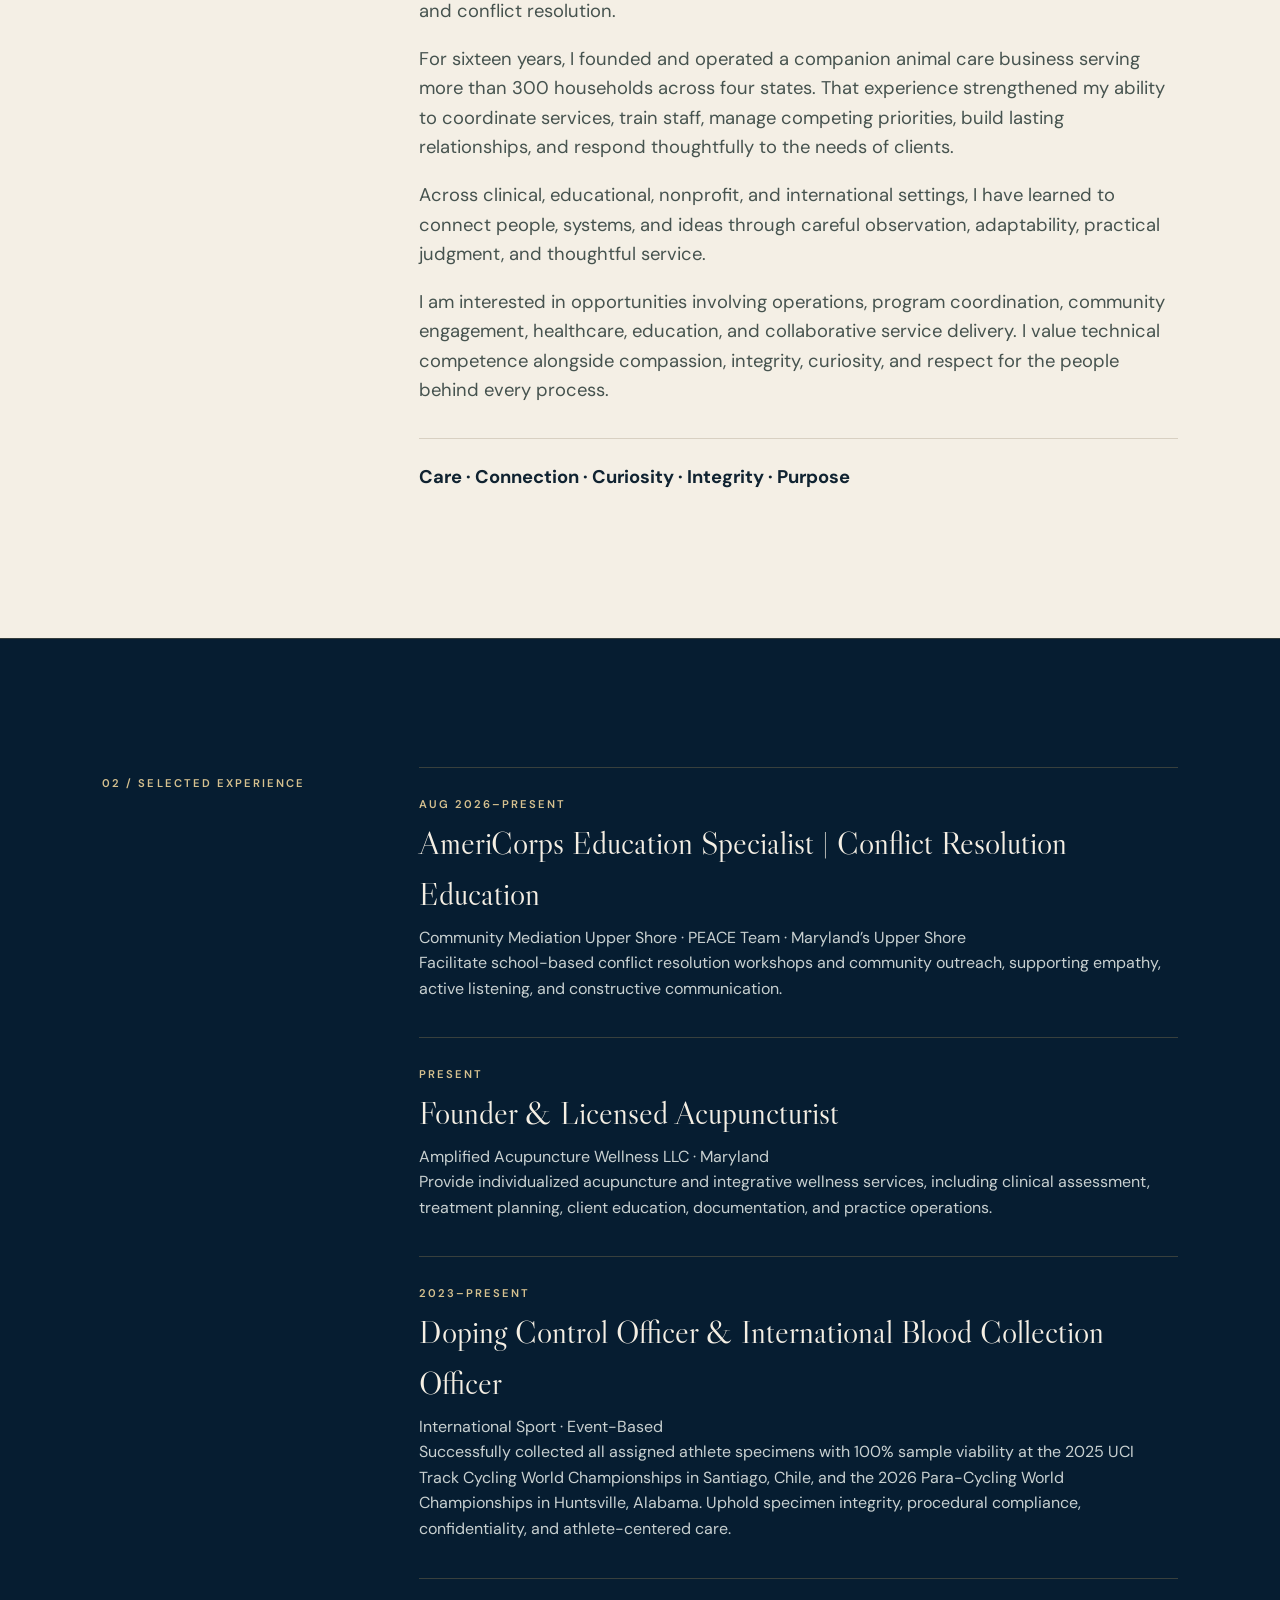
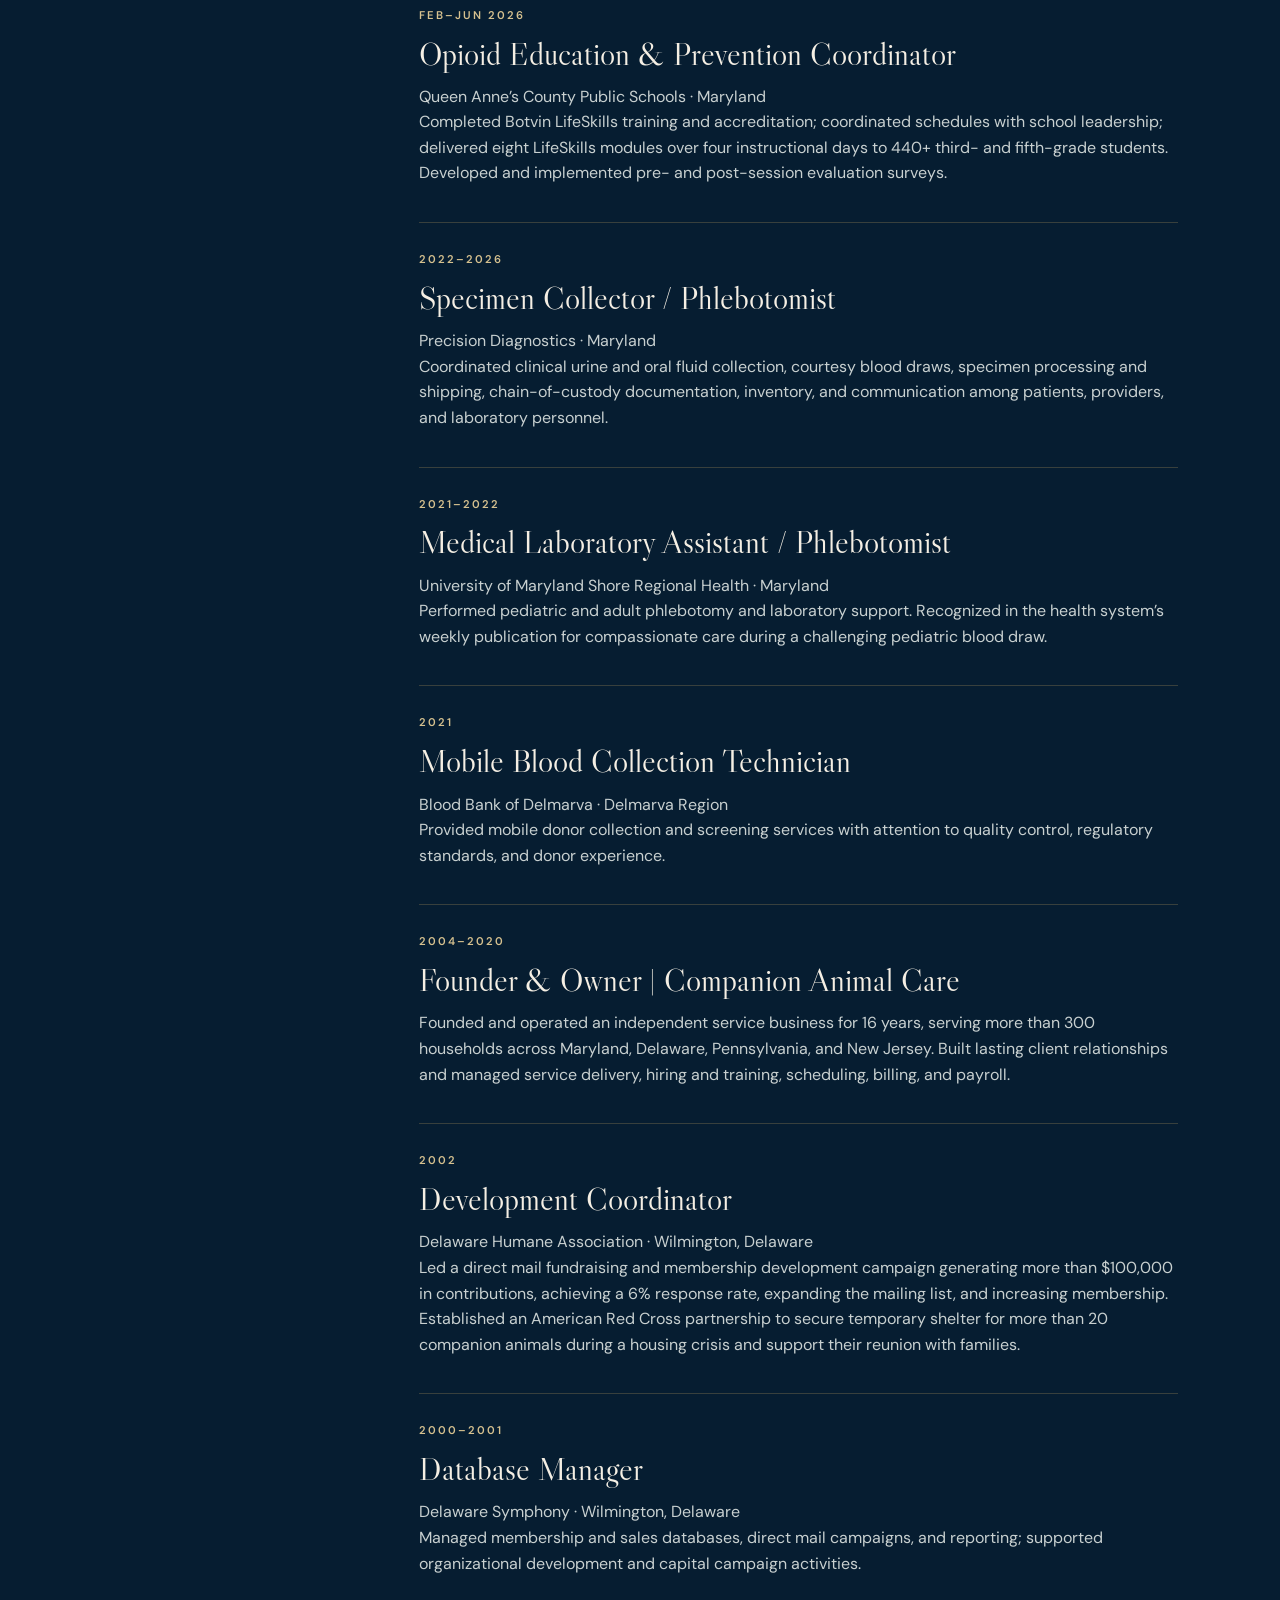
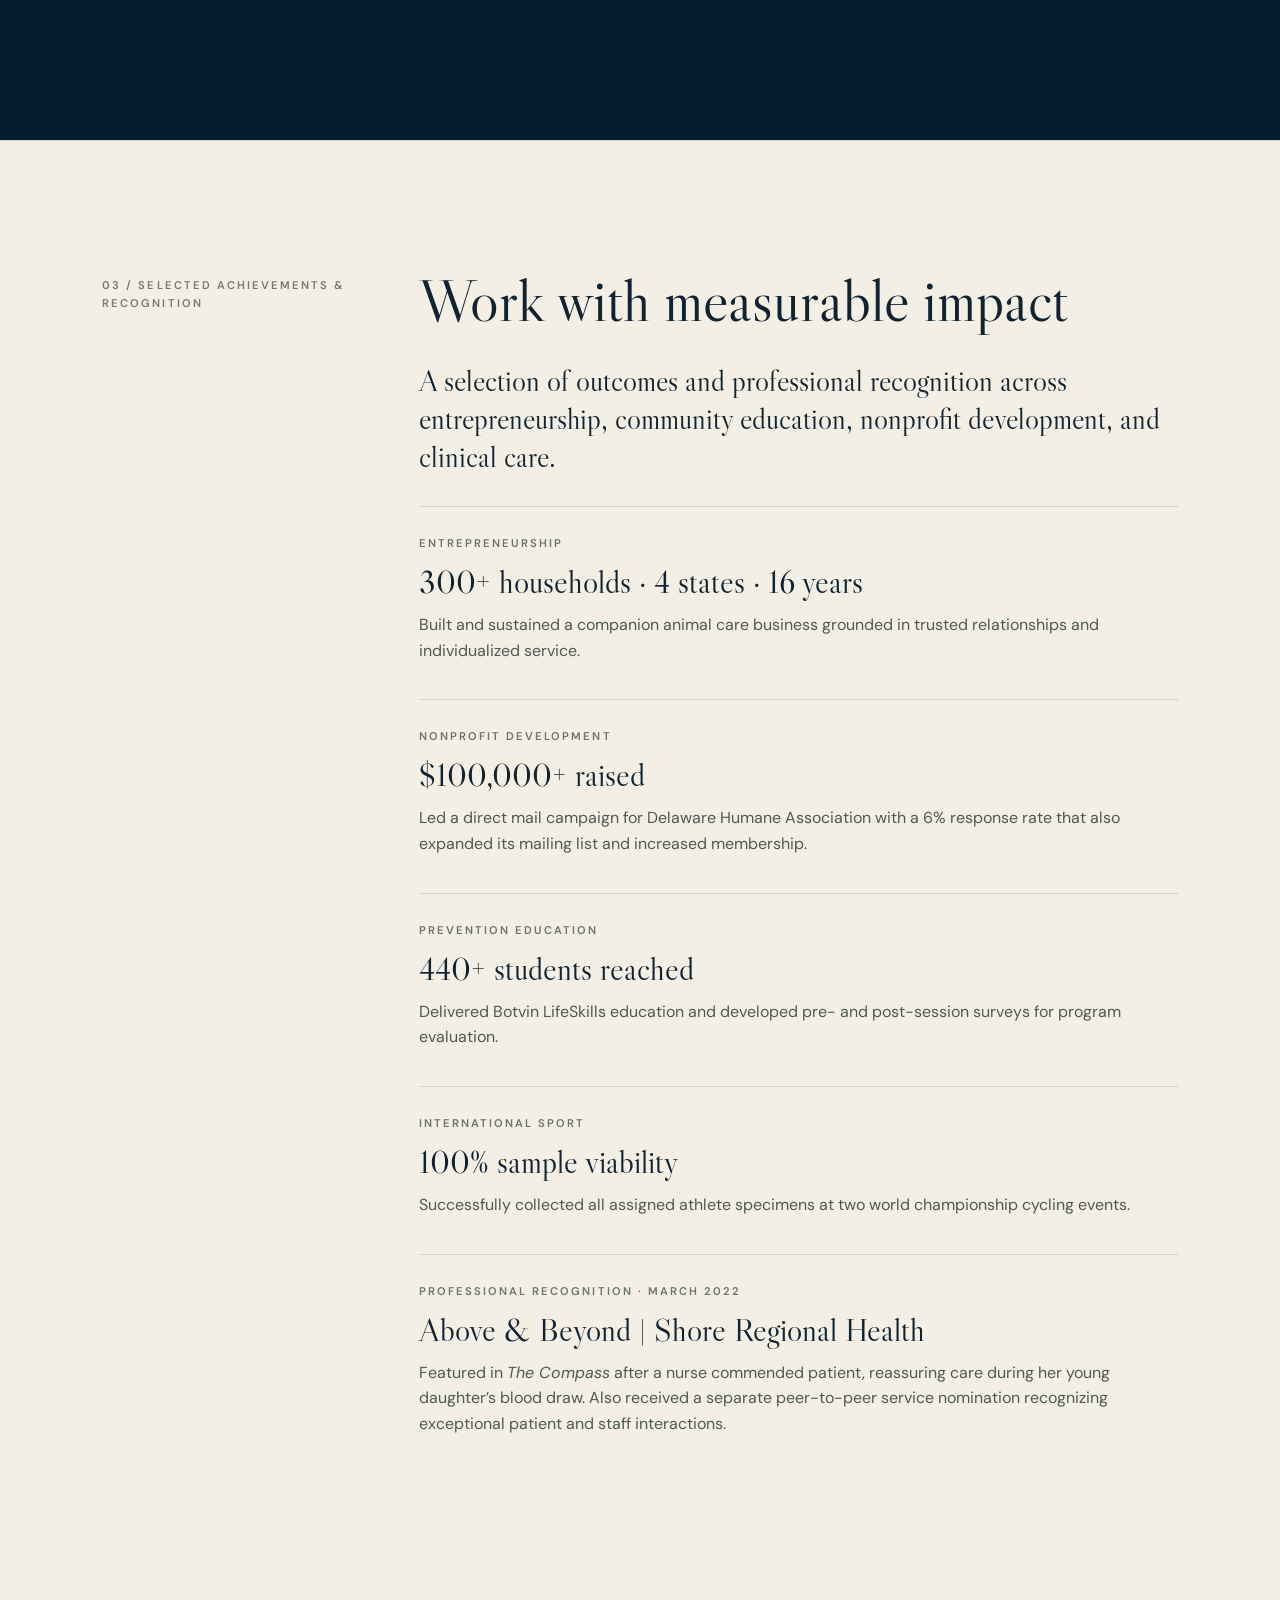
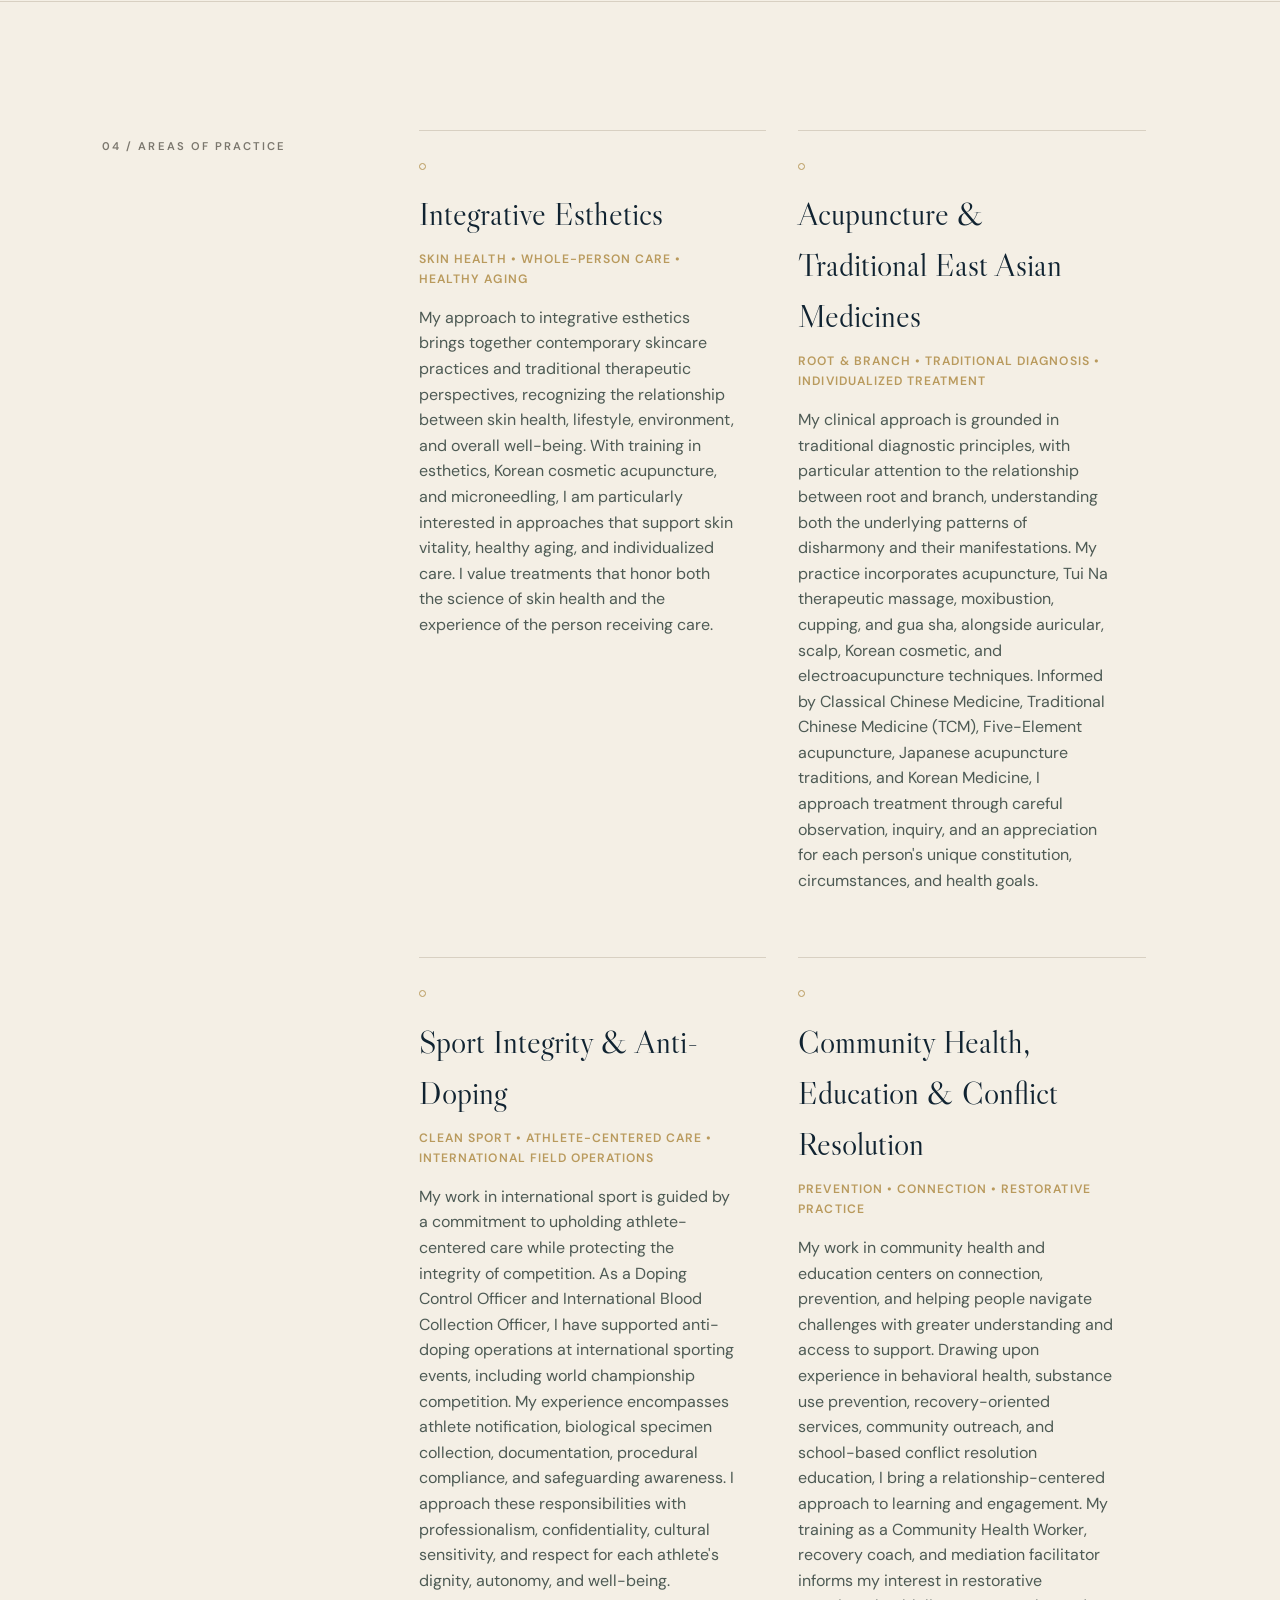
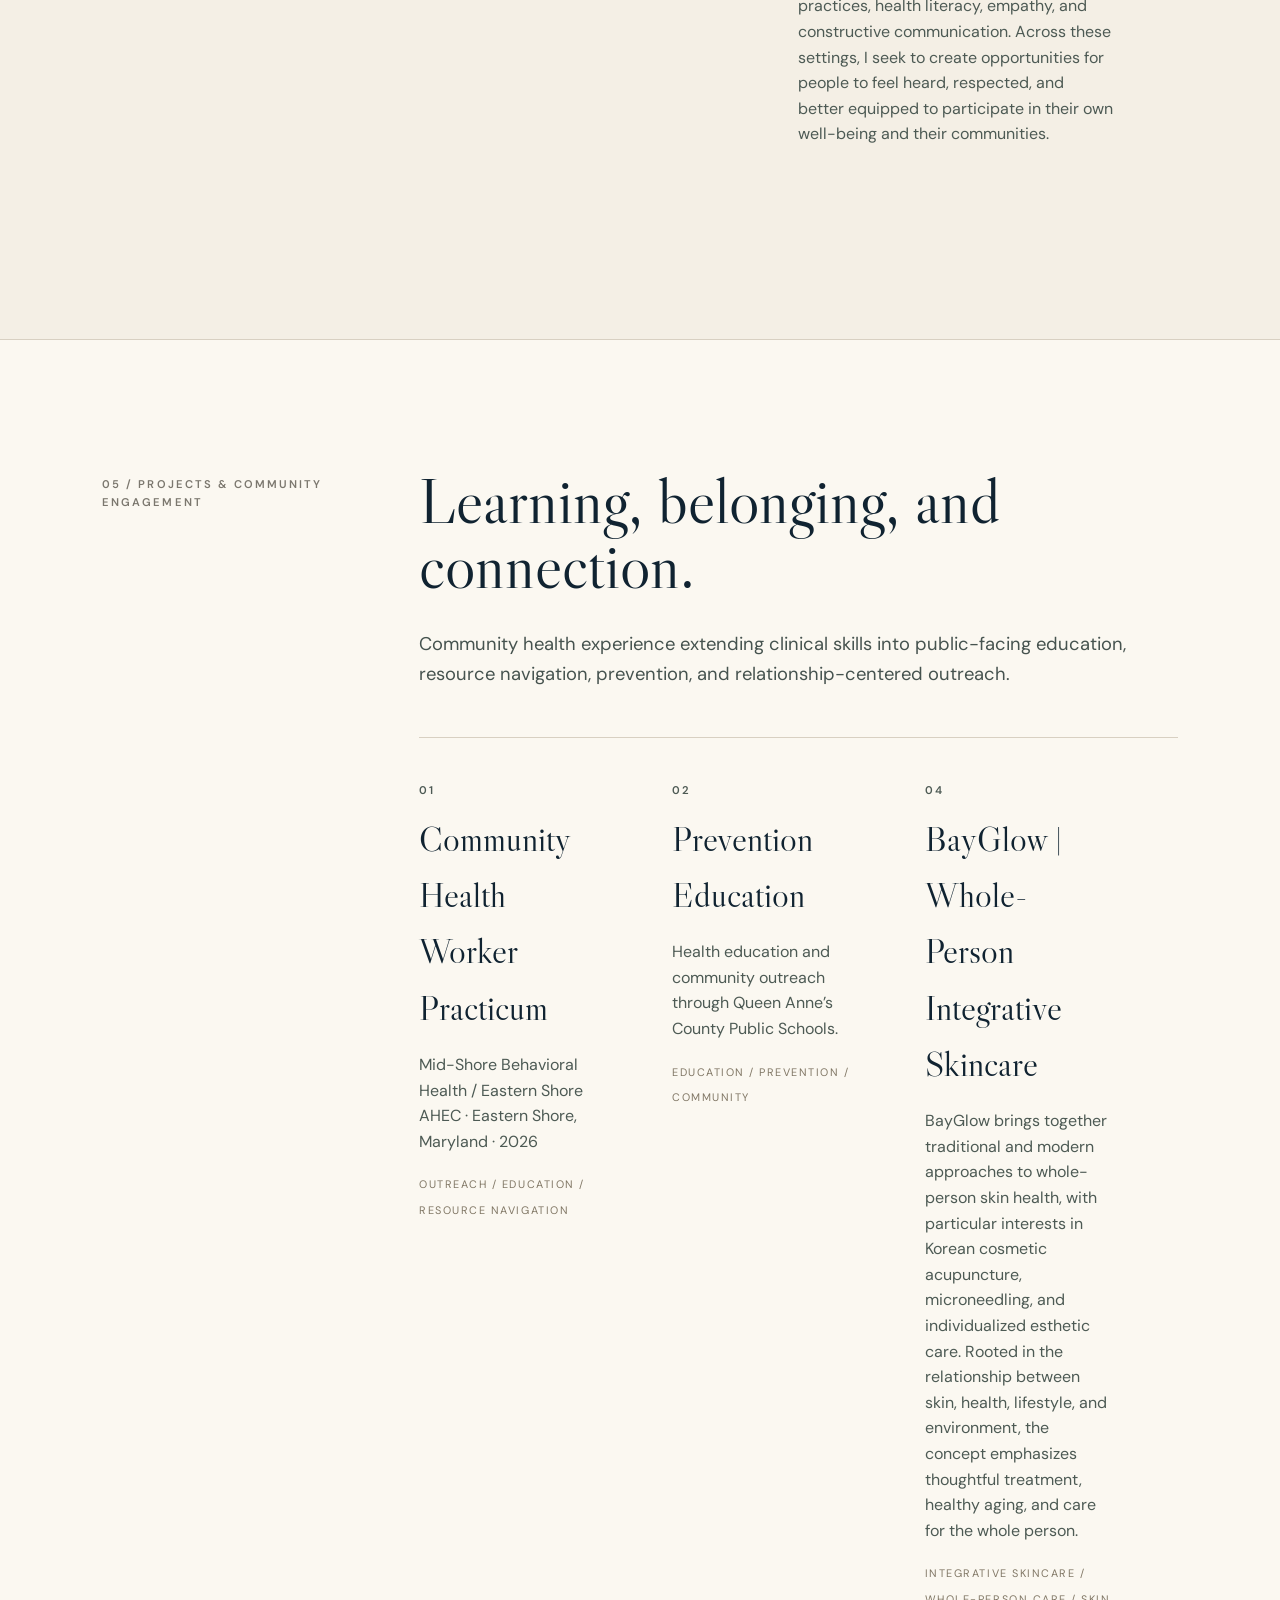
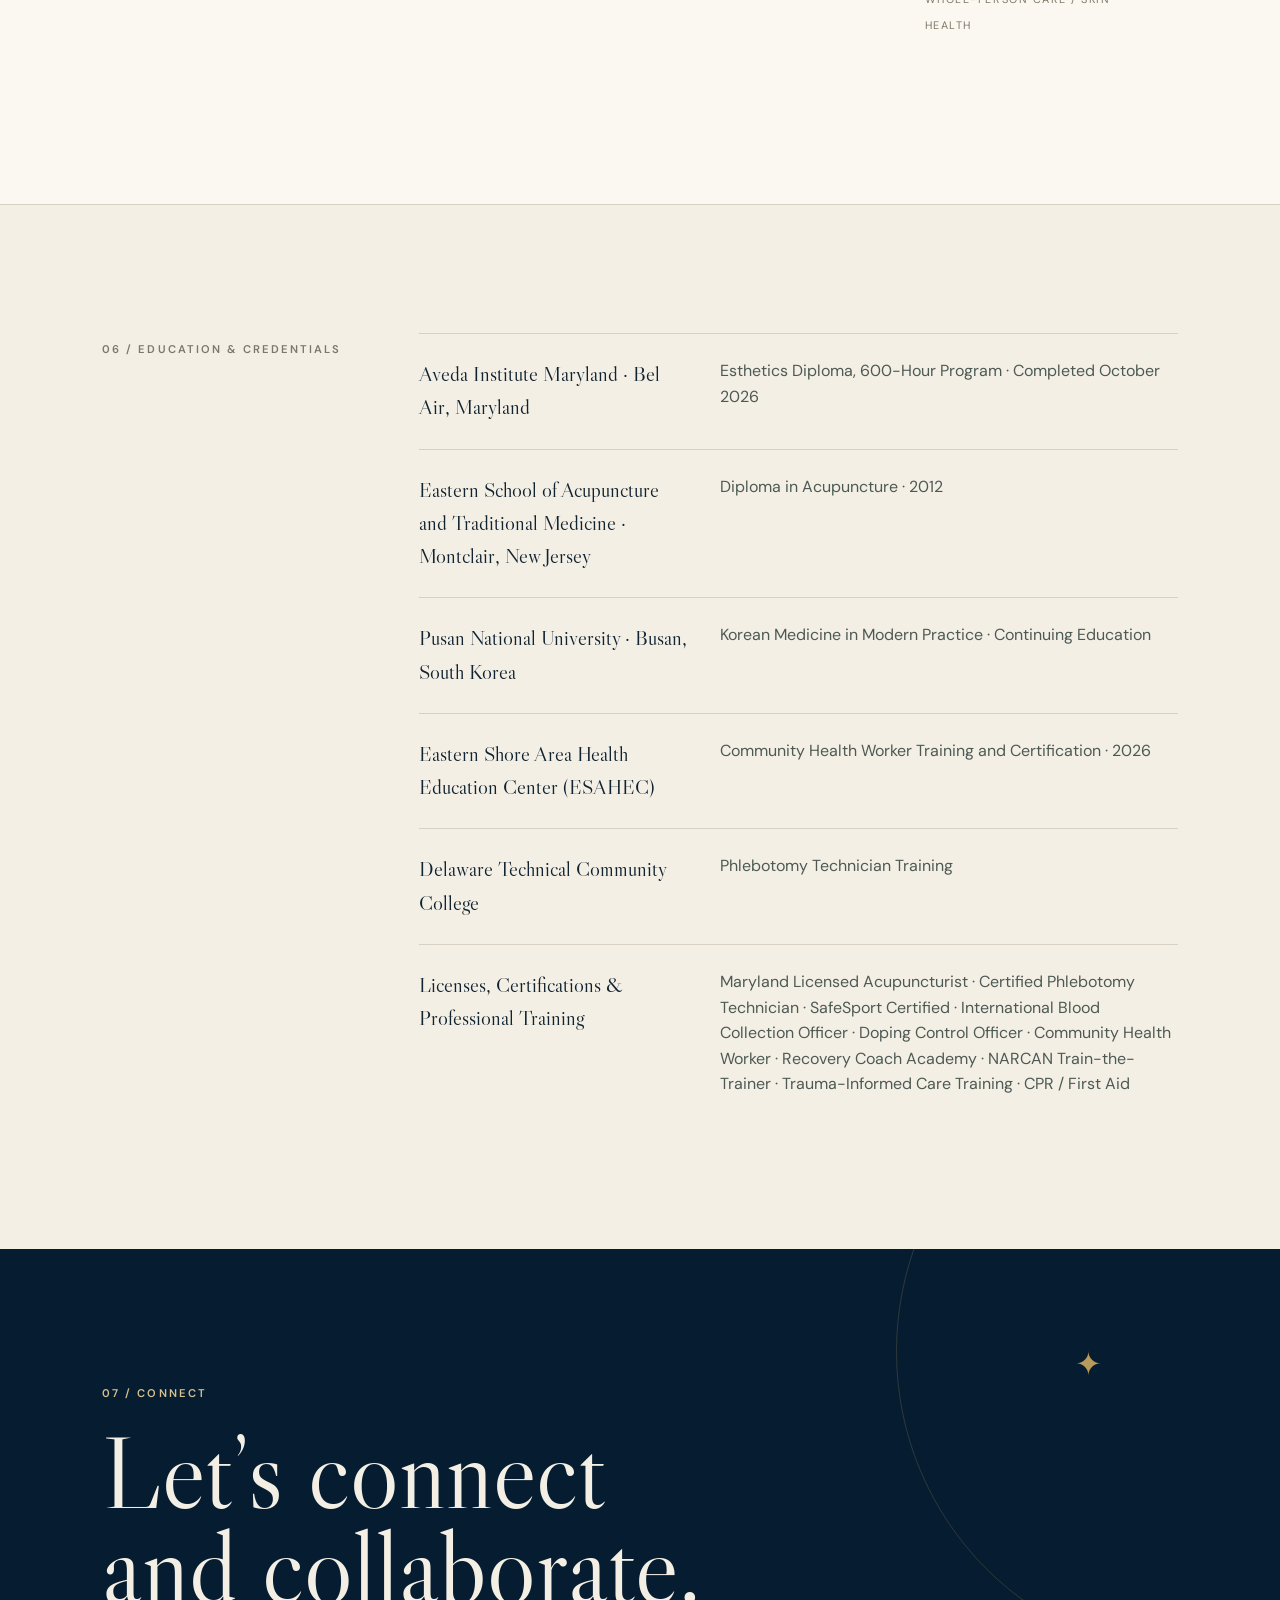
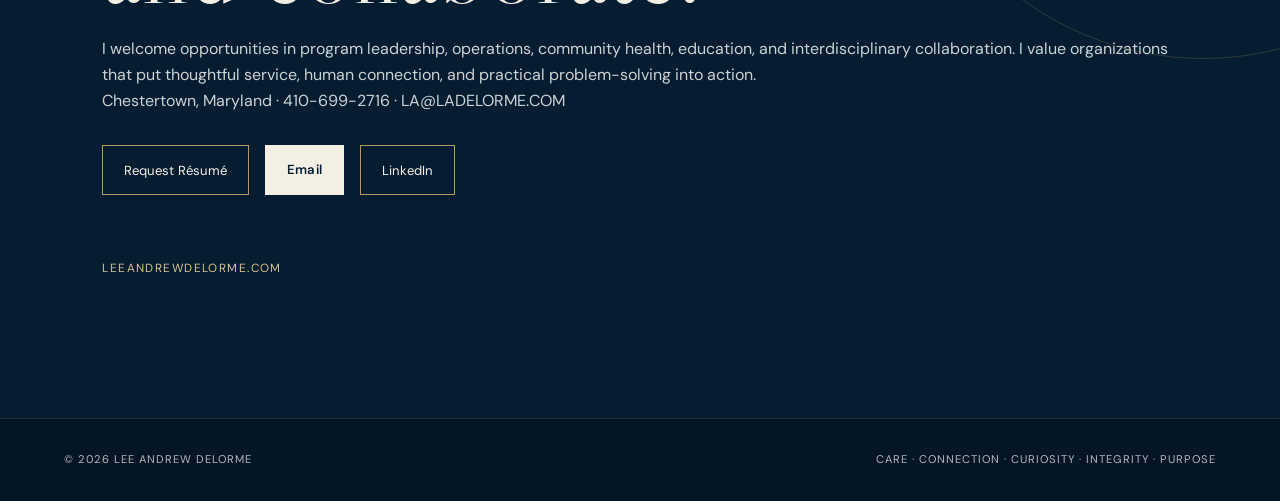
==== commit 96998a22: "Refocus professional portfolio on entrepreneurship and operations; update contact email" ====
--- a/index.html
+++ b/index.html
@@ -3,7 +3,7 @@
 <head>
   <meta charset="utf-8">
   <meta name="viewport" content="width=device-width,initial-scale=1">
-  <meta name="description" content="Lee Andrew DeLorme | A Practical Wayfinder. Entrepreneur and multidisciplinary professional in program development, clinical care, community health, operations and international sport.">
+  <meta name="description" content="Lee Andrew DeLorme | Entrepreneur and Operations Professional. Experience in business operations, healthcare, education, community engagement and international sport.">
   <title>Lee Andrew DeLorme | Care • Connection • Curiosity • Integrity • Purpose</title>
   <link rel="stylesheet" href="style.css">
 </head>
@@ -23,17 +23,17 @@
     <p class="eyebrow">L.Ac. &nbsp;|&nbsp; CPT &nbsp;|&nbsp; IBCO &nbsp;|&nbsp; CCHW</p>
     <h1>LEE ANDREW<br>DELORME</h1>
     <p class="values">Care <span>•</span> Connection <span>•</span> Curiosity <span>•</span> Integrity <span>•</span> Purpose</p>
-    <p class="dek"><strong>A Practical Wayfinder</strong><br>Navigating the Human Experience Under Canine Influence</p>
-    <p class="occupations">Acupuncture <span>•</span> Integrative Esthetics <span>•</span> Community Health <span>•</span> Sport Integrity &amp; Anti-Doping</p>
-    <p class="hero-positioning">Entrepreneur and multidisciplinary professional bringing together clinical expertise, program development, operational experience, and a human-centered approach to leadership.</p>
-    <div class="actions"><a class="button" href="#experience">Explore My Experience</a><a class="text-link" href="mailto:LADELORME@PROTON.me?subject=Resume%20Request">Request Résumé</a><a class="text-link" href="#contact">Connect →</a></div>
+    <p class="dek"><strong>Entrepreneur &amp; Operations Professional</strong></p>
+    <p class="occupations">Healthcare <span>•</span> Education <span>•</span> Community Engagement <span>•</span> International Sport</p>
+    <p class="hero-positioning">Bringing together entrepreneurial experience, healthcare expertise, program coordination, and community engagement to support people, organizations, and meaningful work.</p>
+    <div class="actions"><a class="button" href="#experience">Explore My Experience</a><a class="text-link" href="mailto:LA@LADELORME.COM?subject=Resume%20Request">Request Résumé</a><a class="text-link" href="#contact">Connect →</a></div>
   </div>
   <figure class="portrait"><img src="assets/lee-andrew-delorme-portrait.png" alt="Black-and-white portrait of Lee Andrew DeLorme"></figure>
 </section>
 
 <section class="impact-strip" aria-label="Selected professional impact">
   <div><strong>$100K+</strong><span>Fundraising campaign led</span></div>
-  <div><strong>440</strong><span>Students reached</span></div>
+  <div><strong>440+</strong><span>Third- and fifth-grade students reached</span></div>
   <div><strong>300+</strong><span>Households served</span></div>
   <div><strong>100%</strong><span>Assigned athlete sample viability</span></div>
 </section>
@@ -41,19 +41,13 @@
 <section id="about" class="section intro">
   <p class="section-label">01 / About</p>
   <div>
-    <h2>A Practical Wayfinder</h2>
-    <p class="lead">Somewhere along the way, at the other end of a leash, I began to see the world differently.</p>
-    <p>For sixteen years, I operated a dog walking and companion animal care company, discovering that some of life's most meaningful lessons emerge through companionship, curiosity, and the simple act of paying attention.</p>
-    <blockquote class="canine-insight"><p>Every dog embodies a unique personality, temperament, history, and way of experiencing the world. Some approach life with unrestrained enthusiasm. Others need patience, reassurance, consistency, or space. Each relationship offers opportunities to understand trust, communication, boundaries, and the importance of meeting individuals where they are.</p></blockquote>
-    <p>There was joy in the everyday, resilience in the face of adversity, hope in new beginnings, and healing through connection.</p>
-    <p>Those experiences continue to shape how I understand people and approach my work.</p>
-    <p>My professional journey spans executive scheduling and travel coordination, fine dining and hospitality, nonprofit arts, entrepreneurship, Traditional East Asian Medicines, clinical healthcare, integrative skincare, international sport, community health, education, and conflict resolution.</p>
-    
-    <p>Across these settings, I have learned to connect people, systems, and ideas through careful observation, adaptability, practical judgment, and thoughtful service. I am particularly interested in opportunities that strengthen organizations, encourage collaboration, and improve the experiences of the people and communities they serve.</p>
-    <p>Authenticity is central to how I move through the world. I believe in showing up as myself, with curiosity, humility, warmth, and a willingness to learn. Equally important is creating space for others to feel comfortable being themselves, without judgment or expectation.</p>
-    <p>My approach draws upon careful observation, contextual understanding, reflective practice, and practical judgment. I value technical competence alongside compassion, recognizing that meaningful relationships are built through trust, consistency, mutual respect, and genuine human connection.</p>
-    <p>Although I no longer provide direct companion animal care, I remain available for consultations informed by those years of experience. The lessons I continue to draw from working with animals also inform my approach to human care, particularly the importance of trust, attentiveness, individuality, and meeting others where they are.</p>
-    <p class="ethos"><strong>I remain joyfully under canine influence, a lifelong student of the human experience, and a practical wayfinder who believes we find our way together.</strong></p>
+    <h2>Experience across disciplines. A commitment to people.</h2>
+    <p class="lead">I bring together entrepreneurial experience, healthcare knowledge, and a practical approach to helping organizations and communities thrive.</p>
+    <p>My professional journey spans business ownership, executive scheduling and travel coordination, hospitality, nonprofit development, Traditional East Asian Medicines, clinical healthcare, integrative skincare, international sport, community health, education, and conflict resolution.</p>
+    <p>For sixteen years, I founded and operated a companion animal care business serving more than 300 households across four states. That experience strengthened my ability to coordinate services, train staff, manage competing priorities, build lasting relationships, and respond thoughtfully to the needs of clients.</p>
+    <p>Across clinical, educational, nonprofit, and international settings, I have learned to connect people, systems, and ideas through careful observation, adaptability, practical judgment, and thoughtful service.</p>
+    <p>I am interested in opportunities involving operations, program coordination, community engagement, healthcare, education, and collaborative service delivery. I value technical competence alongside compassion, integrity, curiosity, and respect for the people behind every process.</p>
+    <p class="ethos"><strong>Care · Connection · Curiosity · Integrity · Purpose</strong></p>
   </div>
 </section>
 
@@ -63,7 +57,7 @@
     <article><p class="meta">Aug 2026–Present</p><h3>AmeriCorps Education Specialist | Conflict Resolution Education</h3><p>Community Mediation Upper Shore · PEACE Team · Maryland’s Upper Shore<br>Facilitate school-based conflict resolution workshops and community outreach, supporting empathy, active listening, and constructive communication.</p></article>
     <article><p class="meta">Present</p><h3>Founder &amp; Licensed Acupuncturist</h3><p>Amplified Acupuncture Wellness LLC · Maryland<br>Provide individualized acupuncture and integrative wellness services, including clinical assessment, treatment planning, client education, documentation, and practice operations.</p></article>
     <article><p class="meta">2023–Present</p><h3>Doping Control Officer &amp; International Blood Collection Officer</h3><p>International Sport · Event-Based<br>Successfully collected all assigned athlete specimens with 100% sample viability at the 2025 UCI Track Cycling World Championships in Santiago, Chile, and the 2026 Para-Cycling World Championships in Huntsville, Alabama. Uphold specimen integrity, procedural compliance, confidentiality, and athlete-centered care.</p></article>
-    <article><p class="meta">Feb–Jun 2026</p><h3>Opioid Education &amp; Prevention Coordinator</h3><p>Queen Anne’s County Public Schools · Maryland<br>Completed Botvin LifeSkills training and accreditation; coordinated schedules with school leadership; delivered eight LifeSkills modules over four instructional days to 440 third- and fifth-grade students. Developed and implemented pre- and post-session evaluation surveys.</p></article>
+    <article><p class="meta">Feb–Jun 2026</p><h3>Opioid Education &amp; Prevention Coordinator</h3><p>Queen Anne’s County Public Schools · Maryland<br>Completed Botvin LifeSkills training and accreditation; coordinated schedules with school leadership; delivered eight LifeSkills modules over four instructional days to 440+ third- and fifth-grade students. Developed and implemented pre- and post-session evaluation surveys.</p></article>
     <article><p class="meta">2022–2026</p><h3>Specimen Collector / Phlebotomist</h3><p>Precision Diagnostics · Maryland<br>Coordinated clinical urine and oral fluid collection, courtesy blood draws, specimen processing and shipping, chain-of-custody documentation, inventory, and communication among patients, providers, and laboratory personnel.</p></article>
     <article><p class="meta">2021–2022</p><h3>Medical Laboratory Assistant / Phlebotomist</h3><p>University of Maryland Shore Regional Health · Maryland<br>Performed pediatric and adult phlebotomy and laboratory support. Recognized in the health system’s weekly publication for compassionate care during a challenging pediatric blood draw.</p></article>
     <article><p class="meta">2021</p><h3>Mobile Blood Collection Technician</h3><p>Blood Bank of Delmarva · Delmarva Region<br>Provided mobile donor collection and screening services with attention to quality control, regulatory standards, and donor experience.</p></article>
@@ -81,7 +75,7 @@
     <div class="timeline">
       <article><p class="meta">Entrepreneurship</p><h3>300+ households · 4 states · 16 years</h3><p>Built and sustained a companion animal care business grounded in trusted relationships and individualized service.</p></article>
       <article><p class="meta">Nonprofit Development</p><h3>$100,000+ raised</h3><p>Led a direct mail campaign for Delaware Humane Association with a 6% response rate that also expanded its mailing list and increased membership.</p></article>
-      <article><p class="meta">Prevention Education</p><h3>440 students reached</h3><p>Delivered Botvin LifeSkills education and developed pre- and post-session surveys for program evaluation.</p></article>
+      <article><p class="meta">Prevention Education</p><h3>440+ students reached</h3><p>Delivered Botvin LifeSkills education and developed pre- and post-session surveys for program evaluation.</p></article>
       <article><p class="meta">International Sport</p><h3>100% sample viability</h3><p>Successfully collected all assigned athlete specimens at two world championship cycling events.</p></article>
       <article><p class="meta">Professional Recognition · March 2022</p><h3>Above &amp; Beyond | Shore Regional Health</h3><p>Featured in <em>The Compass</em> after a nurse commended patient, reassuring care during her young daughter’s blood draw. Also received a separate peer-to-peer service nomination recognizing exceptional patient and staff interactions.</p></article>
     </div>
@@ -105,7 +99,6 @@
     <div class="project-grid">
       <article><p class="project-no">01</p><h3>Community Health Worker Practicum</h3><p>Mid-Shore Behavioral Health / Eastern Shore AHEC · Eastern Shore, Maryland · 2026</p><span>Outreach / Education / Resource Navigation</span></article>
       <article><p class="project-no">02</p><h3>Prevention Education</h3><p>Health education and community outreach through Queen Anne’s County Public Schools.</p><span>Education / Prevention / Community</span></article>
-      <article><p class="project-no">03</p><h3>Wayfinder’s Journey</h3><p>A developing values-centered approach to belonging, connection, resilience, and mutual support, informed by lived experience and reflective practice.</p><span>Belonging / Reflection / Community</span></article>
       <article><p class="project-no">04</p><h3>BayGlow | Whole-Person Integrative Skincare</h3><p>BayGlow brings together traditional and modern approaches to whole-person skin health, with particular interests in Korean cosmetic acupuncture, microneedling, and individualized esthetic care. Rooted in the relationship between skin, health, lifestyle, and environment, the concept emphasizes thoughtful treatment, healthy aging, and care for the whole person.</p><span>Integrative Skincare / Whole-Person Care / Skin Health</span></article>
     </div>
   </div>
@@ -126,11 +119,11 @@
 <section id="contact" class="contact">
   <div class="contact-chart" aria-hidden="true"></div>
   <p class="section-label">07 / Connect</p>
-  <h2>Find the next point<br>on the chart.</h2>
-  <p>I welcome opportunities in program leadership, operations, community health, education, and interdisciplinary collaboration. I value organizations that put thoughtful service, human connection, and practical problem-solving into action.<br>Chestertown, Maryland · 410-699-2716 · LADELORME@PROTON.me</p>
+  <h2>Let’s connect<br>and collaborate.</h2>
+  <p>I welcome opportunities in program leadership, operations, community health, education, and interdisciplinary collaboration. I value organizations that put thoughtful service, human connection, and practical problem-solving into action.<br>Chestertown, Maryland · 410-699-2716 · LA@LADELORME.COM</p>
   <div class="contact-actions">
-    <a class="outline-button" href="mailto:LADELORME@PROTON.me?subject=Resume%20Request">Request Résumé</a>
-    <a class="button light" href="mailto:LADELORME@PROTON.me?subject=Professional%20Inquiry%20for%20Lee%20Andrew%20DeLorme">Email</a>
+    <a class="outline-button" href="mailto:LA@LADELORME.COM?subject=Resume%20Request">Request Résumé</a>
+    <a class="button light" href="mailto:LA@LADELORME.COM?subject=Professional%20Inquiry%20for%20Lee%20Andrew%20DeLorme">Email</a>
     <a class="outline-button" href="https://www.linkedin.com/in/leeandrewdelorme100/" target="_blank" rel="noopener">LinkedIn</a>
   </div>
   <p class="contact-small">leeandrewdelorme.com</p>
